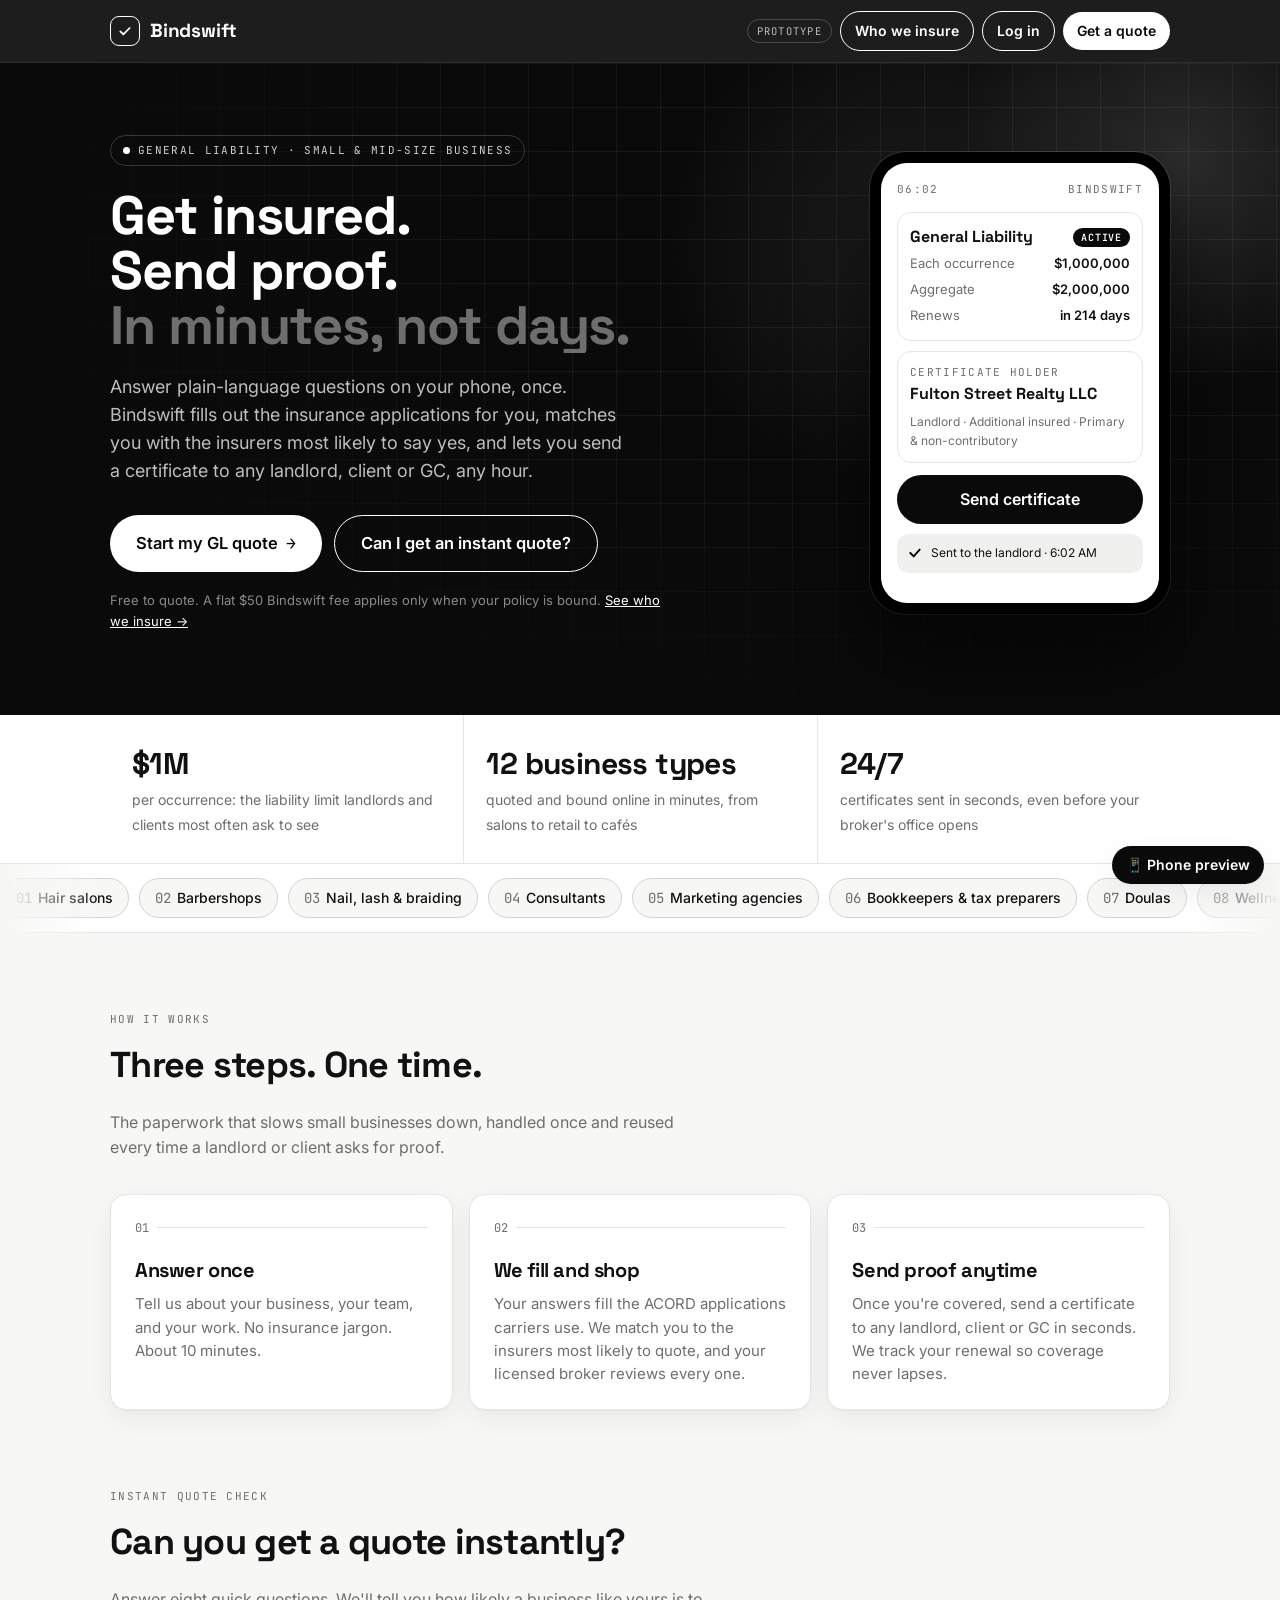
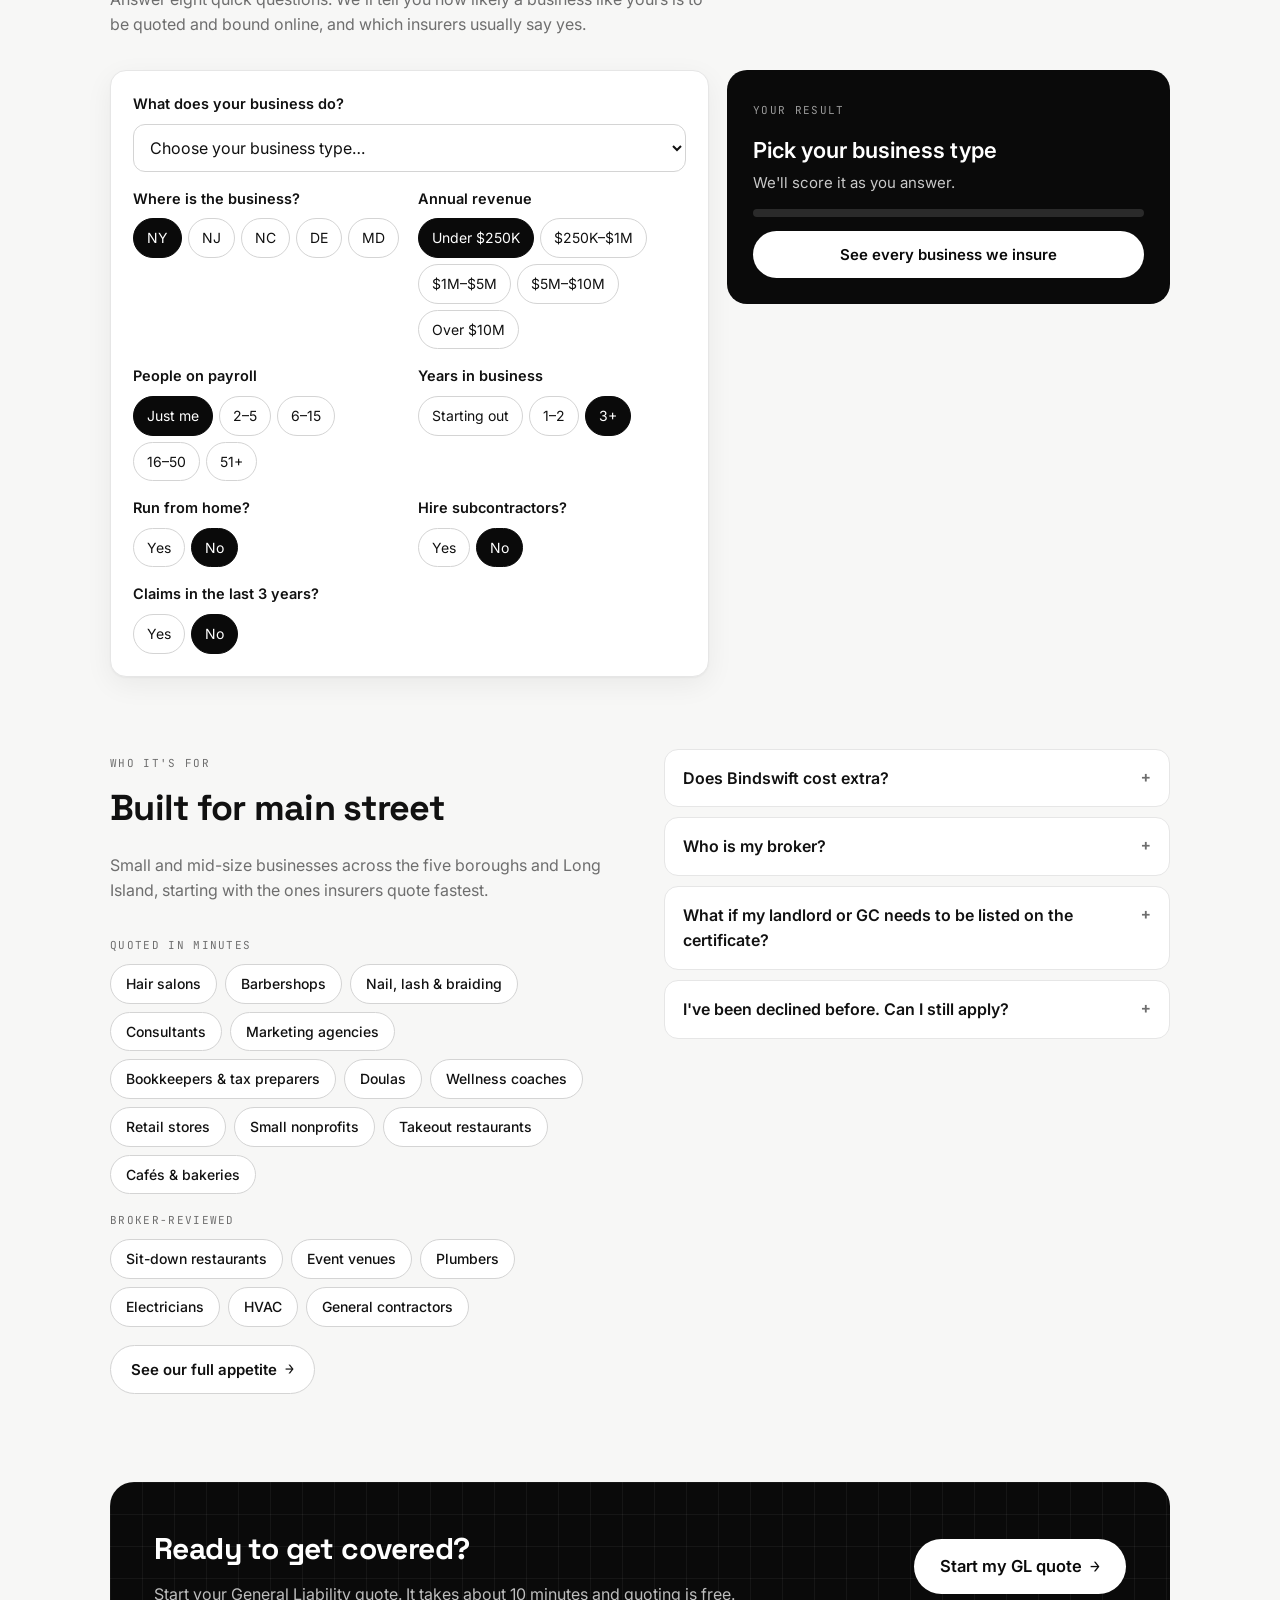
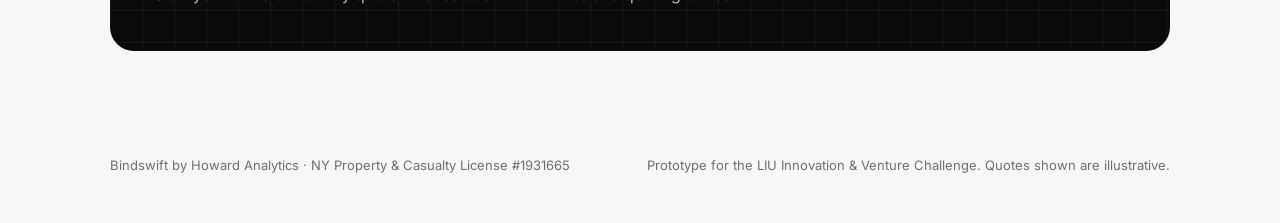
==== index.html @ 5176fed8 "Bindswift: initial import Co-Authored-By: Claude Opus 5.5 <noreply@anthropic.com> Claude-Session: ht" ====
<!DOCTYPE html>
<html lang="en">
<head>
<meta charset="utf-8">
<meta name="color-scheme" content="light">
<meta name="viewport" content="width=device-width, initial-scale=1">
<meta name="theme-color" content="#0A0A0A">
<title>Bindswift — Fast General Liability quotes for NYC businesses</title>
<link rel="preconnect" href="https://fonts.googleapis.com">
<link rel="preconnect" href="https://fonts.gstatic.com" crossorigin>
<link href="https://fonts.googleapis.com/css2?family=Space+Grotesk:wght@500;600;700&family=Inter:wght@400;500;600&family=JetBrains+Mono:wght@400;600&family=Great+Vibes&display=swap" rel="stylesheet">
<script src="vendor/pdf.min.js" defer></script>
<script src="vendor/pdf.worker.min.js" defer></script>
<style>
:root{
  --black:#0A0A0A; --ink:#111111; --ink-2:#2A2A2A; --muted:#6E6E6E; --line:#E6E6E6; --line-2:#D4D4D4;
  --bg:#F7F7F6; --card:#FFFFFF; --soft:#F0F0EF; --white:#FFFFFF;
  --ok:#0F7B4B; --ok-soft:#E8F5EE; --bad:#B42318; --bad-soft:#FDECEA;
  --r:16px; --shadow:0 1px 2px rgba(0,0,0,.04),0 8px 28px rgba(0,0,0,.06);
  --mono:'JetBrains Mono',ui-monospace,Menlo,monospace; --display:'Space Grotesk',Inter,sans-serif;
}
*{box-sizing:border-box}
html,body{margin:0}
body{font-family:Inter,system-ui,sans-serif;color:var(--ink);background:var(--bg);font-size:16px;line-height:1.55;-webkit-font-smoothing:antialiased;caret-color:transparent}
input,textarea,select,[contenteditable]{caret-color:auto}
button,.btn,.opt,.chip,.tabs,.pv-tabs,.doc,.tag,.stat b,.brand,summary,label{-webkit-user-select:none;user-select:none}
.phone,.marquee{-webkit-user-select:none;user-select:none;pointer-events:none;cursor:default}
h1,h2,h3,h4{font-family:var(--display);margin:0;letter-spacing:-.02em;font-weight:700}
a{color:inherit}
button{font:inherit;cursor:pointer}
:root{color-scheme:light}
button,input,select,textarea{color:var(--ink)}
select option{color:var(--ink);background:#fff}
.wrap{max-width:1100px;margin:0 auto;padding:0 20px}
.view{display:none}.view.on{display:block}
.mono{font-family:var(--mono)}
.tag{font-family:var(--mono);font-size:11px;letter-spacing:.12em;text-transform:uppercase}

/* top bar */
.top{position:sticky;top:0;z-index:20;background:rgba(10,10,10,.92);backdrop-filter:blur(10px);color:#fff;border-bottom:1px solid rgba(255,255,255,.08)}
.top .wrap{display:flex;align-items:center;justify-content:space-between;height:62px}
.brand{display:flex;align-items:center;gap:10px;text-decoration:none;font-family:var(--display);font-weight:700;font-size:19px;letter-spacing:-.01em}
.brand .mk{width:30px;height:30px;border-radius:9px;border:1.5px solid #fff;display:grid;place-items:center}
.top nav{display:flex;gap:8px;align-items:center}
.pill-proto{font-family:var(--mono);font-size:10.5px;letter-spacing:.12em;text-transform:uppercase;color:#BDBDBD;border:1px solid rgba(255,255,255,.2);padding:3px 9px;border-radius:99px}
.btn{white-space:nowrap;display:inline-flex;align-items:center;justify-content:center;gap:8px;border:0;border-radius:999px;padding:12px 20px;font-weight:600;font-size:15px;text-decoration:none;transition:transform .06s,background .15s,box-shadow .15s,border-color .15s}
.btn:active{transform:translateY(1px)}
.btn-white{background:#fff;color:var(--black)}
.btn-white:hover{box-shadow:0 0 0 4px rgba(255,255,255,.18)}
.btn-ghost{background:transparent;color:inherit;border:1px solid currentColor}
.btn-ghost:hover{background:rgba(255,255,255,.08)}
.btn-black{background:var(--black);color:#fff}
.btn-black:hover{background:#262626}
.btn-line{background:#fff;color:var(--ink);border:1px solid var(--line-2)}
.btn-line:hover{border-color:var(--ink)}
.btn-sm{padding:8px 14px;font-size:14px}
.btn-lg{padding:15px 26px;font-size:16.5px}
.btn-block{width:100%}
.btn[disabled]{opacity:.45;cursor:not-allowed}
.arrow{font-family:var(--mono)}

/* home */
.hero{background:var(--black);color:#fff;padding:72px 0 84px;position:relative;overflow:hidden}
.hero:before{content:"";position:absolute;inset:0;background-image:linear-gradient(rgba(255,255,255,.055) 1px,transparent 1px),linear-gradient(90deg,rgba(255,255,255,.055) 1px,transparent 1px);background-size:44px 44px;mask-image:radial-gradient(ellipse at 70% 30%,#000 30%,transparent 75%)}
.hero:after{content:"";position:absolute;right:-160px;top:-160px;width:520px;height:520px;border-radius:50%;background:radial-gradient(circle,rgba(255,255,255,.14),transparent 62%)}
.hero-grid{display:grid;grid-template-columns:1.12fr .88fr;gap:48px;align-items:center;position:relative;z-index:1}
.status{display:inline-flex;align-items:center;gap:8px;color:#CFCFCF;border:1px solid rgba(255,255,255,.18);border-radius:99px;padding:6px 12px;margin-bottom:22px}
.status i{width:7px;height:7px;border-radius:50%;background:#fff;box-shadow:0 0 0 0 rgba(255,255,255,.7)}
@keyframes pulse{70%{box-shadow:0 0 0 8px rgba(255,255,255,0)}100%{box-shadow:0 0 0 0 rgba(255,255,255,0)}}
.hero h1{font-size:54px;line-height:1.02;font-weight:700}
.hero h1 .dim{color:#8A8A8A}
.hero p.lead{font-size:18px;color:#BDBDBD;margin:20px 0 30px;max-width:520px}
.hero-cta{display:flex;gap:12px;flex-wrap:wrap}
.hero-note{margin-top:18px;font-size:13px;color:#8A8A8A}
.phone{background:#000;border-radius:36px;padding:11px;box-shadow:0 40px 80px rgba(0,0,0,.6),0 0 0 1px rgba(255,255,255,.12);max-width:300px;margin-left:auto}
.phone-in{background:#fff;color:var(--ink);border-radius:26px;padding:18px 16px;min-height:440px}
.ph-h{display:flex;justify-content:space-between;margin-bottom:14px;color:var(--muted)}
.ph-card{border:1px solid var(--line);border-radius:14px;padding:12px;margin-bottom:10px}
.ph-card b{font-family:var(--display)}
.ph-tag{font-family:var(--mono);font-size:10px;font-weight:600;color:#fff;background:var(--black);padding:2px 8px;border-radius:99px;letter-spacing:.08em}
.ph-row{display:flex;justify-content:space-between;font-size:13px;padding:3px 0;color:var(--muted)}
.ph-row span:last-child{color:var(--ink);font-weight:600}
.ph-send{background:var(--black);color:#fff;border-radius:999px;padding:12px;text-align:center;font-weight:600;margin-top:12px}
.ph-toast{margin-top:10px;font-size:12px;background:var(--soft);border-radius:12px;padding:10px;display:flex;gap:8px;align-items:center}
.strip{background:#fff;border-bottom:1px solid var(--line)}
.strip .wrap{display:grid;grid-template-columns:repeat(3,1fr);gap:0}
.stat{padding:26px 22px;border-left:1px solid var(--line)}
.stat:first-child{border-left:0}
.stat b{display:block;font-family:var(--display);font-size:30px;letter-spacing:-.02em}
.stat>span{font-size:14px;color:var(--muted)}
.sec{padding:72px 0}
.sec h2{font-size:36px;margin-bottom:10px}
.sec .sub{color:var(--muted);max-width:600px;margin-bottom:34px}
.steps3{display:grid;grid-template-columns:repeat(3,1fr);gap:16px}
.card{background:var(--card);border:1px solid var(--line);border-radius:var(--r);padding:24px;box-shadow:var(--shadow)}
.num{font-family:var(--mono);font-size:12px;color:var(--muted);margin-bottom:18px;display:flex;align-items:center;gap:8px}
.num:after{content:"";flex:1;height:1px;background:var(--line)}
.card h3{font-size:20px;margin-bottom:6px}
.card p{color:var(--muted);margin:0;font-size:15px}
.trades{display:flex;flex-wrap:wrap;gap:8px}
.chip{background:#fff;border:1px solid var(--line-2);border-radius:99px;padding:8px 15px;font-size:14px;font-weight:500}
.split{display:grid;grid-template-columns:1fr 1fr;gap:48px;align-items:start}
.faq details{background:#fff;border:1px solid var(--line);border-radius:14px;padding:16px 18px;margin-bottom:10px}
.faq summary{font-weight:600;cursor:pointer;list-style:none;display:flex;justify-content:space-between}
.faq summary:after{content:"+";font-family:var(--mono);color:var(--muted)}
.faq details[open] summary:after{content:"–"}
.faq p{color:var(--muted);margin:10px 0 0}
.cta-band{background:var(--black);color:#fff;border-radius:24px;padding:44px;display:flex;justify-content:space-between;align-items:center;gap:20px;flex-wrap:wrap;position:relative;overflow:hidden}
.cta-band:before{content:"";position:absolute;inset:0;background-image:linear-gradient(rgba(255,255,255,.05) 1px,transparent 1px),linear-gradient(90deg,rgba(255,255,255,.05) 1px,transparent 1px);background-size:32px 32px}
.cta-band>*{position:relative}
.cta-band h2{font-size:30px}
.cta-band p{color:#BDBDBD;margin:6px 0 0}
footer{padding:32px 0 48px;color:var(--muted);font-size:13px}
footer .wrap{display:flex;justify-content:space-between;gap:16px;flex-wrap:wrap}

/* login */
.auth{min-height:calc(100vh - 62px);display:grid;place-items:center;padding:32px 20px;background:radial-gradient(circle at 50% 0,#fff 0,var(--bg) 60%)}
.auth-card{width:100%;max-width:420px}
.auth-card h1{font-size:28px;margin-bottom:4px}
.tabs{display:flex;background:var(--soft);border-radius:999px;padding:4px;margin:20px 0}
.tabs button{flex:1;border:0;background:transparent;padding:9px;border-radius:999px;font-weight:600;color:var(--muted)}
.tabs button.on{background:#fff;color:var(--ink);box-shadow:0 1px 3px rgba(0,0,0,.1)}
.or{display:flex;align-items:center;gap:10px;color:var(--muted);font-size:13px;margin:16px 0}
.or:before,.or:after{content:"";flex:1;height:1px;background:var(--line)}

/* forms */
.f{margin-bottom:20px}
.f label.l{display:block;font-weight:600;font-size:15px;margin-bottom:7px}
.f .opt-tag{color:var(--muted);font-weight:400}
.f .help{font-size:13px;color:var(--muted);margin:-3px 0 9px}
.f input[type=text],.f input[type=email],.f input[type=tel],.f input[type=password],.f input[type=date],.f select,.f textarea{
  width:100%;border:1px solid var(--line-2);border-radius:12px;padding:13px 14px;font:inherit;background:#fff;color:var(--ink);outline:none;transition:border .15s,box-shadow .15s}
.f textarea{min-height:96px;resize:vertical}
.f input:focus,.f select:focus,.f textarea:focus{border-color:var(--ink);box-shadow:0 0 0 4px rgba(0,0,0,.06)}
.f.err input,.f.err select,.f.err textarea{border-color:var(--bad)}
.f .emsg{display:none;color:var(--bad);font-size:13px;margin-top:6px}
.f.err .emsg{display:block}
.f.err .opts{outline:1px solid var(--bad);outline-offset:4px;border-radius:14px}
.row2{display:grid;grid-template-columns:1fr 1fr;gap:12px}
.opts{display:grid;gap:8px}
.opts.cols2{grid-template-columns:1fr 1fr}
.opt{display:flex;align-items:center;gap:11px;border:1px solid var(--line-2);border-radius:12px;padding:12px 14px;background:#fff;text-align:left;font-weight:500;color:var(--ink);width:100%;transition:border-color .12s,background .12s}
.opt:hover{border-color:#9A9A9A}
.opt.on{border-color:var(--black);background:var(--black);color:#fff}
.opt .dot{width:18px;height:18px;border-radius:50%;border:1.5px solid #A3A3A3;flex:none;display:grid;place-items:center}
.opt.on .dot{border-color:#fff}
.opt.on .dot:after{content:"";width:8px;height:8px;border-radius:50%;background:#fff}
.opt .box{width:18px;height:18px;border-radius:5px;border:1.5px solid #A3A3A3;flex:none;display:grid;place-items:center}
.opt.on .box{background:#fff;border-color:#fff}
.opt.on .box:after{content:"";width:5px;height:9px;border:solid var(--black);border-width:0 2px 2px 0;transform:rotate(45deg) translate(-1px,-1px)}
.opt small{display:block;color:var(--muted);font-weight:400;font-size:13px}
.opt.on small{color:#BDBDBD}
.yn{display:flex;gap:8px}
.yn .opt{justify-content:center;width:auto;flex:1}
.money{position:relative}
.money:before{content:"$";position:absolute;left:14px;top:50%;transform:translateY(-50%);color:var(--muted)}
.money input{padding-left:28px!important}
.check-line{display:flex;gap:10px;align-items:flex-start;font-size:14px;color:var(--ink-2)}
.check-line input{margin-top:3px;width:18px;height:18px;accent-color:var(--black)}

/* signature */
.sigpad{position:relative;border:1px solid var(--line-2);border-radius:14px;background:#fff;height:120px;margin-top:10px;overflow:hidden;background-image:linear-gradient(rgba(0,0,0,.035) 1px,transparent 1px),linear-gradient(90deg,rgba(0,0,0,.035) 1px,transparent 1px);background-size:20px 20px}
.sigpad .ln{position:absolute;left:22px;right:22px;bottom:30px;border-bottom:1px solid #9A9A9A}
.sigpad .x{position:absolute;left:22px;bottom:34px;font-family:var(--mono);color:var(--muted);font-size:14px}
.sigpad .sig{position:absolute;left:44px;right:20px;bottom:24px;font-family:'Great Vibes',cursive;font-size:44px;line-height:1;color:#0D1430;white-space:nowrap;overflow:hidden;text-overflow:clip}
.sigpad .ph{color:#C4C4C4}
.sigpad .cap{position:absolute;right:14px;bottom:8px;font-family:var(--mono);font-size:10px;color:var(--muted);letter-spacing:.08em}

/* quote flow */
.flow{max-width:660px;margin:0 auto;padding:28px 20px 130px}
.flow-head{display:flex;justify-content:space-between;align-items:center;margin-bottom:12px;color:var(--muted)}
.bar{height:4px;background:var(--line);border-radius:99px;overflow:hidden;margin-bottom:32px}
.bar i{display:block;height:100%;background:var(--black);border-radius:99px;transition:width .3s}
.flow h2{font-size:30px;margin-bottom:6px}
.flow .sub{color:var(--muted);margin:0 0 26px}
.flow-nav{position:fixed;left:0;right:0;bottom:0;background:rgba(255,255,255,.94);backdrop-filter:blur(8px);border-top:1px solid var(--line);padding:12px 20px calc(12px + env(safe-area-inset-bottom));z-index:15}
.flow-nav .in{max-width:620px;margin:0 auto;display:flex;gap:10px}
.flow-nav .btn-black{flex:1}
.sample{font-family:var(--mono);font-size:12px;color:var(--ink);background:#fff;border:1px dashed var(--ink);border-radius:99px;padding:6px 12px}
.rev{background:#fff;border:1px solid var(--line);border-radius:14px;padding:14px 16px;margin-bottom:10px}
.rev-h{display:flex;justify-content:space-between;align-items:center;margin-bottom:6px}
.rev-h b{font-family:var(--display)}
.rev-h button{border:0;background:none;color:var(--ink);font-weight:600;font-size:14px;text-decoration:underline}
.rev dl{margin:0;display:grid;grid-template-columns:minmax(0,1fr) minmax(0,1.2fr);gap:4px 14px;font-size:14px}
.rev dt{color:var(--muted)}
.rev dd{margin:0;text-align:right;font-weight:500;word-break:break-word}
.notice{background:#fff;border:1px solid var(--line);border-left:3px solid var(--black);border-radius:12px;padding:12px 14px;font-size:14px;margin-bottom:18px}
.preview-cta{display:flex;align-items:center;justify-content:space-between;gap:12px;background:var(--black);color:#fff;border-radius:16px;padding:16px 18px;margin:6px 0 22px}
.preview-cta small{display:block;color:#BDBDBD}

/* loading */
.loading{max-width:460px;margin:0 auto;padding:80px 20px;text-align:center}
.spin{width:46px;height:46px;border-radius:50%;border:3px solid var(--line);border-top-color:var(--black);animation:sp .9s linear infinite;margin:0 auto 24px}
@keyframes sp{to{transform:rotate(360deg)}}
.load-steps{text-align:left;margin:24px auto 0;max-width:330px;font-family:var(--mono);font-size:13.5px}
.load-steps div{display:flex;gap:10px;align-items:center;padding:7px 0;color:#A3A3A3}
.load-steps div.done{color:var(--ink)}
.load-steps div i{width:18px;height:18px;border-radius:50%;border:1.5px solid var(--line-2);flex:none;position:relative}
.load-steps div.done i{background:var(--black);border-color:var(--black)}
.load-steps div.done i:after{content:"";position:absolute;left:5px;top:2px;width:4px;height:8px;border:solid #fff;border-width:0 2px 2px 0;transform:rotate(45deg)}

/* results */
.res{padding-top:32px;padding-bottom:70px}
.dash{padding-top:32px;padding-bottom:80px}
.checker{display:grid;grid-template-columns:1.15fr .85fr;gap:18px;align-items:start}
.ck-form{padding:22px}
.ck-q{margin-bottom:16px}.ck-q:last-child{margin-bottom:0}
.ck-q .l{display:block;font-weight:600;font-size:14.5px;margin-bottom:8px}
.ck-q select{width:100%;border:1px solid var(--line-2);border-radius:12px;padding:12px;font:inherit;font-size:16px;background:#fff;color:var(--ink)}
.seg{display:flex;flex-wrap:wrap;gap:6px}
.seg button{border:1px solid var(--line-2);background:#fff;color:var(--ink);border-radius:99px;padding:8px 13px;font:inherit;font-size:14px;cursor:pointer}
.seg button.on{background:var(--black);color:#fff;border-color:var(--black)}
.ck-two{display:grid;grid-template-columns:1fr 1fr;gap:0 16px}
.ck-out{background:var(--black);color:#fff;border-radius:20px;padding:26px;position:sticky;top:80px}
.ck-out .tag{color:#9A9A9A}
.ck-score{font-family:var(--display);font-size:64px;line-height:1;margin:10px 0 2px;font-weight:600}
.ck-score small{font-size:20px;color:#9A9A9A}
.ck-verdict{font-size:22px;font-weight:600;margin:6px 0 4px}
.ck-out p{color:#C9C9C9;margin:0 0 12px;font-size:15px}
.ck-meter{height:8px;background:#2A2A2A;border-radius:99px;overflow:hidden;margin:14px 0}
.ck-meter i{display:block;height:100%;background:#fff;border-radius:99px;transition:width .5s cubic-bezier(.2,.8,.2,1)}
.ck-out ul{margin:0 0 16px;padding-left:18px;color:#C9C9C9;font-size:14px}
.ck-out .fine{color:#8A8A8A;font-size:12px;margin:12px 0 0}
@media (max-width:820px){.checker{grid-template-columns:1fr}.ck-out{position:static}}
.dash h1{font-size:34px}
.dash-grid{display:grid;grid-template-columns:1fr 1fr;gap:18px;margin-top:18px}
.dash .card{padding:20px}
.dash .card h3{font-size:18px;display:flex;justify-content:space-between;align-items:center;gap:8px}
.dash .count{font-family:var(--mono);font-size:12px;color:var(--muted);font-weight:400}
.start{background:var(--black);color:#fff;border-radius:20px;padding:26px;display:flex;justify-content:space-between;align-items:center;gap:16px;flex-wrap:wrap;margin-top:18px}
.start h2{font-size:24px;color:#fff;margin:0}.start p{color:#BDBDBD;margin:4px 0 0}
.item{border-top:1px solid var(--line);padding:14px 0;display:flex;justify-content:space-between;gap:12px;align-items:flex-start}
.item:first-of-type{border-top:0}
.item .t{font-weight:600}.item .s{color:var(--muted);font-size:13.5px;margin-top:2px}
.item .acts{display:flex;gap:6px;flex-wrap:wrap;justify-content:flex-end}
.pill{display:inline-block;font-family:var(--mono);font-size:10.5px;letter-spacing:.06em;text-transform:uppercase;border:1px solid var(--line-2);border-radius:99px;padding:3px 9px;white-space:nowrap}
.pill.ok{background:var(--ok-soft);border-color:transparent;color:var(--ok)}
.pill.dark{background:var(--black);color:#fff;border-color:var(--black)}
.empty{color:var(--muted);font-size:14.5px;padding:6px 0}
.doc{display:flex;justify-content:space-between;align-items:center;gap:10px;padding:10px 0;border-top:1px solid var(--line);font-size:14.5px}
.doc:first-of-type{border-top:0}
.doc a,.doc button{white-space:nowrap}
.reg{margin-top:10px;border:1px solid var(--line);border-radius:14px;background:var(--bg);padding:14px 16px}
.reg dl{display:grid;grid-template-columns:auto 1fr;gap:4px 14px;margin:8px 0 0;font-size:14px}
.reg dt{color:var(--muted)}.reg dd{margin:0;font-weight:500}
.states{display:flex;gap:6px;flex-wrap:wrap;margin-bottom:10px}
.states button{border:1px solid var(--line-2);background:#fff;color:var(--ink);border-radius:99px;padding:7px 14px;font-weight:600;font:inherit;font-size:14px;cursor:pointer}
.states button.on{background:var(--black);color:#fff;border-color:var(--black)}
.tier{margin-top:26px}
.tier-h{display:flex;justify-content:space-between;align-items:baseline;gap:10px;flex-wrap:wrap;border-bottom:1px solid var(--line-2);padding-bottom:8px;margin-bottom:12px}
.tier-h h2{font-size:22px;margin:0}
.ap-grid{display:grid;grid-template-columns:repeat(3,1fr);gap:12px}
.ap{background:#fff;border:1px solid var(--line);border-radius:14px;padding:16px}
.ap b{display:block;font-size:16px}
.ap .bar{height:6px;border-radius:99px;background:var(--soft);margin:10px 0 6px;overflow:hidden}
.ap .bar i{display:block;height:100%;background:var(--black);border-radius:99px}
.ap small{color:var(--muted);font-size:13px;display:block}
@media (max-width:820px){.dash-grid{grid-template-columns:1fr}.ap-grid{grid-template-columns:1fr 1fr}}
@media (max-width:520px){body.authed #navQuote,body.authed #navLogout{display:none}
  .top nav{gap:6px}.dash{padding-top:20px}.dash h1{font-size:26px}
  .start{padding:18px;border-radius:16px;margin-top:14px}.start h2{font-size:20px}.start p{font-size:14px}.start .btn{width:100%;justify-content:center;padding:12px 16px;font-size:15px}
  .dash-grid{gap:12px;margin-top:12px}.dash .card{padding:16px;border-radius:14px}.dash .card h3{font-size:16.5px}
  .item{padding:12px 0;gap:8px}.item .t{font-size:15px}.item .s{font-size:13px}.item .acts .btn{width:100%;justify-content:center}
  .doc{padding:9px 0;font-size:14px}.doc .btn{padding:6px 12px;font-size:13px}
  .biz-line{font-size:14px}.ck-form{padding:16px}.ck-out{padding:20px}.ck-score{font-size:52px}.ck-two{grid-template-columns:1fr}
  .ap-grid{grid-template-columns:1fr}.dash h1{font-size:28px}.item{flex-direction:column}.item .acts{justify-content:flex-start}}
.res-head{display:flex;justify-content:space-between;align-items:flex-end;gap:16px;flex-wrap:wrap;margin-bottom:24px}
.res-head h1{font-size:34px}
.res-head p{color:var(--muted);margin:4px 0 0}
.docs{display:grid;grid-template-columns:1fr 1fr;gap:12px;margin-bottom:30px}
.doc{display:flex;gap:14px;align-items:center;cursor:pointer;transition:border-color .15s}
.doc:hover{border-color:var(--ink)}
.doc-ic{width:44px;height:54px;border-radius:6px;background:var(--black);color:#fff;display:grid;place-items:center;font-size:11px;font-family:var(--mono);flex:none}
.doc b{font-family:var(--display)}
.doc span{display:block;font-size:13px;color:var(--muted)}
.doc .go{margin-left:auto;font-family:var(--mono);font-size:13px;white-space:nowrap}
.quotes{display:grid;grid-template-columns:repeat(3,1fr);gap:14px;align-items:stretch}
.q{display:flex;flex-direction:column;position:relative}
.q.best{background:var(--black);color:#fff;border-color:var(--black)}
.q.best li span:first-child,.q.best .q-mo,.q.best .q-note{color:#A3A3A3}
.q.best li{border-color:#2A2A2A}
.q .badge-best{position:absolute;top:-11px;left:18px;background:#fff;color:var(--black);border:1px solid var(--black);font-family:var(--mono);font-size:10.5px;font-weight:600;padding:3px 9px;border-radius:99px;letter-spacing:.08em}
.q-name{font-family:var(--display);font-weight:700;font-size:18px}
.q-type{font-family:var(--mono);font-size:11px;padding:2px 8px;border-radius:99px;display:inline-block;margin-top:6px;border:1px solid currentColor;align-self:flex-start;opacity:.8}
.q-price{font-family:var(--display);font-size:38px;font-weight:700;margin:16px 0 0;letter-spacing:-.03em}
.q-price small{font-size:14px;opacity:.6;font-weight:500}
.q-mo{font-size:13px;color:var(--muted);margin-bottom:12px}
.q ul{list-style:none;padding:0;margin:0 0 16px;font-size:14px;flex:1}
.q li{display:flex;justify-content:space-between;padding:7px 0;border-bottom:1px dashed var(--line);gap:8px}
.q li span:first-child{color:var(--muted)}
.q li span:last-child{font-weight:600;text-align:right}
.q-note{font-size:12px;color:var(--muted);margin:-6px 0 14px}
.q.declined{opacity:.7;box-shadow:none}
.q.declined .q-why{background:var(--soft);border-radius:10px;padding:10px 12px;font-size:14px;margin-top:14px}
.fine{font-size:12px;color:var(--muted);margin-top:16px}
.broker{margin-top:36px}
.broker summary{cursor:pointer;font-family:var(--display);font-weight:700;font-size:19px;list-style:none;display:flex;justify-content:space-between;align-items:center}
.broker summary::-webkit-details-marker{display:none}
.broker .tbl-wrap{max-height:420px;overflow:auto;border:1px solid var(--line);border-radius:12px;margin-top:14px}
.broker table{width:100%;border-collapse:collapse;font-size:13px}
.broker th,.broker td{text-align:left;padding:7px 10px;border-bottom:1px solid var(--line);vertical-align:top}
.broker th{position:sticky;top:0;background:var(--soft);font-weight:600}
.broker td code{font-family:var(--mono);font-size:11.5px;word-break:break-all}
.broker-tools{display:flex;gap:8px;flex-wrap:wrap;margin-top:12px;align-items:center}
.flag{background:var(--soft);border-radius:12px;padding:10px 12px;font-size:14px;margin-top:12px}

/* modal + preview */
.modal{position:fixed;inset:0;background:rgba(10,10,10,.6);backdrop-filter:blur(3px);display:none;align-items:center;justify-content:center;padding:20px;z-index:50}
.modal.on{display:flex}
.modal .card{max-width:440px;width:100%}
.modal .card.doccard{max-width:720px;max-height:88vh;overflow:auto;padding:0}
.doc-top{position:sticky;top:0;background:#fff;border-bottom:1px solid var(--line);padding:14px 20px;display:flex;justify-content:space-between;align-items:center;gap:10px;z-index:1}
.paper{padding:28px 32px 34px;font-size:14.5px;color:var(--ink)}
.paper h2{font-size:22px;margin:4px 0 2px}.paper .meta{color:var(--muted);font-size:12.5px;font-family:var(--mono)}
.paper p{margin:10px 0;color:var(--ink)}
.paper table{width:100%;border-collapse:collapse;margin:10px 0;font-size:14px}
.paper td{border-bottom:1px solid var(--line);padding:7px 4px;vertical-align:top}.paper td:first-child{color:var(--muted);width:44%}
.paper .sec-h{font-family:var(--mono);font-size:11px;letter-spacing:.12em;text-transform:uppercase;color:var(--muted);margin:18px 0 4px}
.paper .signed{display:flex;gap:28px;flex-wrap:wrap;margin-top:18px;align-items:flex-end}
.paper .signed .sg{font-family:'Great Vibes',cursive;font-size:38px;color:#0D1430;border-bottom:1px solid var(--ink);min-width:220px;line-height:1.2}
.paper .coi{border:1.5px solid var(--ink);border-radius:4px}
.paper .coi>div{border-bottom:1px solid var(--ink);padding:8px 10px}.paper .coi>div:last-child{border-bottom:0}
.paper .coi b{font-size:10px;letter-spacing:.08em;text-transform:uppercase;display:block;color:var(--muted)}
@media (max-width:520px){.paper{padding:20px 18px 26px}.modal{padding:10px}}
.phone-btn{position:fixed;right:16px;bottom:16px;z-index:40;box-shadow:var(--shadow)}
.pv-phone{position:fixed;inset:0;background:rgba(10,10,10,.72);backdrop-filter:blur(3px);display:none;align-items:center;justify-content:center;z-index:60;flex-direction:column;gap:12px;padding:12px}
.pv-phone.on{display:flex}
.pv-phone .frame{width:390px;height:min(844px,calc(100vh - 90px));border-radius:44px;border:12px solid #0A0A0A;background:#0A0A0A;box-shadow:0 30px 80px rgba(0,0,0,.5);overflow:hidden}
.pv-phone iframe{width:100%;height:100%;border:0;border-radius:32px;background:#fff}
@media (max-width:700px){.phone-btn{display:none}}
body.embed .phone-btn{display:none}
.ok-ic{width:56px;height:56px;border-radius:50%;background:var(--black);display:grid;place-items:center;margin-bottom:16px}
.pv{position:fixed;inset:0;background:#0A0A0A;z-index:60;display:none;flex-direction:column;color:#fff}
.pv.on{display:flex}
.pv-top{display:flex;align-items:center;justify-content:space-between;gap:12px;padding:12px 16px;border-bottom:1px solid #222}
.pv-tabs{display:flex;background:#1A1A1A;border-radius:999px;padding:4px}
.pv-tabs button{border:0;background:transparent;color:#A3A3A3;padding:7px 14px;border-radius:999px;font-family:var(--mono);font-size:13px}
.pv-tabs button.on{background:#fff;color:#000}
.pv-body{flex:1;overflow:auto;padding:20px 12px 60px;background-image:linear-gradient(rgba(255,255,255,.04) 1px,transparent 1px),linear-gradient(90deg,rgba(255,255,255,.04) 1px,transparent 1px);background-size:40px 40px}
.pv-page{max-width:860px;margin:0 auto 18px;background:#fff;box-shadow:0 20px 60px rgba(0,0,0,.6);border-radius:4px;overflow:hidden}
.pv-page canvas{display:block;width:100%;height:auto}
.pv-label{max-width:860px;margin:0 auto 8px;font-family:var(--mono);font-size:11px;color:#8A8A8A;letter-spacing:.08em}
.pv-msg{text-align:center;color:#A3A3A3;font-family:var(--mono);font-size:13px;padding:60px 0}
.toast{position:fixed;left:50%;bottom:92px;transform:translateX(-50%) translateY(20px);background:var(--black);color:#fff;padding:10px 16px;border-radius:999px;font-size:14px;opacity:0;transition:.25s;z-index:70;pointer-events:none}
.toast.on{opacity:1;transform:translateX(-50%) translateY(0)}

/* ---------- motion ---------- */
.progress{position:fixed;left:0;top:0;height:2px;width:100%;background:#fff;transform-origin:0 50%;transform:scaleX(0);z-index:30;mix-blend-mode:difference}
.hero .glow{position:absolute;inset:0;pointer-events:none;background:radial-gradient(420px circle at var(--mx,72%) var(--my,28%),rgba(255,255,255,.085),transparent 60%);z-index:0}
.marquee{overflow:hidden;border-bottom:1px solid var(--line);background:#fff;padding:14px 0;mask-image:linear-gradient(90deg,transparent,#000 8%,#000 92%,transparent)}
.marquee .track{display:flex;gap:10px;width:max-content}
.marquee .chip{background:var(--bg)}
.marquee .chip b{font-family:var(--mono);font-weight:400;color:var(--muted);margin-right:6px}
@media (prefers-reduced-motion:no-preference){
  .hero .anim{opacity:0;transform:translateY(22px);animation:rise .9s cubic-bezier(.2,.7,.2,1) forwards}
  .hero .d1{animation-delay:.05s}.hero .d2{animation-delay:.18s}.hero .d3{animation-delay:.31s}.hero .d4{animation-delay:.46s}.hero .d5{animation-delay:.6s}.hero .d6{animation-delay:.75s}
  @keyframes rise{to{opacity:1;transform:none}}
  .hero:before{animation:gridpan 24s linear infinite}
  @keyframes gridpan{to{background-position:44px 44px,44px 44px}}
  .hero h1 .dim{background:linear-gradient(90deg,#6E6E6E 0%,#6E6E6E 40%,#fff 50%,#6E6E6E 60%,#6E6E6E 100%);background-size:250% 100%;-webkit-background-clip:text;background-clip:text;color:transparent;animation:rise .9s cubic-bezier(.2,.7,.2,1) forwards,shine 5s 1.4s ease-in-out infinite}
  @keyframes shine{0%{background-position:100% 0}60%,100%{background-position:-50% 0}}
  .phone{animation:float 7s ease-in-out infinite}
  @keyframes float{50%{transform:translateY(-12px) rotate(-.6deg)}}
  .ph-send{animation:press 6s ease-in-out infinite}
  @keyframes press{0%,36%,46%,100%{transform:scale(1)}41%{transform:scale(.95);background:#333}}
  .ph-toast{animation:toast 6s ease-in-out infinite}
  @keyframes toast{0%,42%{opacity:0;transform:translateY(8px)}50%,90%{opacity:1;transform:none}100%{opacity:0}}
  .ph-tag{animation:blink 2.4s steps(1) infinite}
  @keyframes blink{50%{opacity:.55}}
  [data-reveal]{opacity:0;transform:translateY(26px);transition:opacity .8s cubic-bezier(.2,.7,.2,1),transform .8s cubic-bezier(.2,.7,.2,1);transition-delay:var(--d,0s)}
  [data-reveal].in{opacity:1;transform:none}
  .card{transition:transform .25s ease,box-shadow .25s ease,border-color .2s}
  a.card:hover,.steps3 .card:hover,.q:not(.declined):hover,.doc:hover{transform:translateY(-4px);box-shadow:0 2px 4px rgba(0,0,0,.04),0 18px 40px rgba(0,0,0,.1)}
  .btn .arrow{display:inline-block;transition:transform .2s}
  .btn:hover .arrow{transform:translateX(4px)}
  .num:after{transform-origin:0 50%;transform:scaleX(0);transition:transform 1s .3s cubic-bezier(.2,.7,.2,1)}
  .in .num:after,.num.in:after{transform:scaleX(1)}
  .marquee .track{animation:marq 38s linear infinite}
  .marquee:hover .track{animation-play-state:paused}
  @keyframes marq{to{transform:translateX(-50%)}}
  .flow-anim{animation:stepin .5s cubic-bezier(.2,.7,.2,1) both}
  @keyframes stepin{from{opacity:0;transform:translateX(18px)}}
  .bar i{transition:width .6s cubic-bezier(.2,.7,.2,1)}
  .opt{transition:border-color .12s,background .18s,color .18s,transform .1s}
  .opt:active{transform:scale(.985)}
  .sigpad .sig.write{animation:write 1.1s cubic-bezier(.4,0,.2,1) both}
  @keyframes write{from{clip-path:inset(0 100% 0 0)}to{clip-path:inset(0 0 0 0)}}
  .pv-page{animation:rise .6s cubic-bezier(.2,.7,.2,1) both}
  .status i{animation:pulse 2s infinite}
}
@media (max-width:860px){
  .hero-grid,.split{grid-template-columns:1fr}
  .phone{margin:10px auto 0}
  .hero h1{font-size:40px}
  .steps3,.quotes{grid-template-columns:1fr}
  .quotes{gap:22px}
}
@media (max-width:560px){
  .strip .wrap{grid-template-columns:1fr}
  .stat{border-left:0;border-top:1px solid var(--line);padding:18px 0}
  .stat:first-child{border-top:0}
  .docs,.row2,.opts.cols2{grid-template-columns:1fr}
  .top nav .hide-sm{display:none}
  .hero{padding:48px 0 60px}
  .sec{padding:52px 0}
  .cta-band{padding:28px}
  .sigpad .sig{font-size:36px}
  .pv-top .hide-sm{display:none}
  .res-head h1{font-size:28px}
  .broker summary{font-size:17px;gap:10px}
}
@media (max-width:400px){
  .top .wrap{padding:0 14px}
  .brand{font-size:17px;gap:8px}
  .brand .mk{width:26px;height:26px}
  .top nav{gap:6px}
  .top .btn-sm{padding:7px 11px;font-size:13px}
  .doc .go{display:none}
}
</style>
</head>
<body>

<div class="progress" id="progress"></div>
<header class="top">
  <div class="wrap">
    <a class="brand" href="#home" aria-label="Bindswift home">
      <span class="mk"><svg width="16" height="16" viewBox="0 0 24 24" fill="none" aria-hidden="true"><path d="m5 12.5 4.5 4.5L19 7.5" stroke="#fff" stroke-width="2.6" stroke-linecap="round" stroke-linejoin="round"/></svg></span>
      Bindswift
    </a>
    <nav>
      <span class="pill-proto hide-sm">Prototype</span>
      <span id="navUser" class="hide-sm" style="font-size:14px;color:#BDBDBD;display:none"></span>
      <a class="btn btn-ghost btn-sm hide-sm" href="#appetite">Who we insure</a>
      <a class="btn btn-ghost btn-sm" id="navDash" href="#dashboard" style="display:none">Dashboard</a>
      <a class="btn btn-ghost btn-sm" id="navLogin" href="#login">Log in</a>
      <button class="btn btn-ghost btn-sm" id="navLogout" style="display:none">Log out</button>
      <a class="btn btn-white btn-sm" id="navQuote" href="#quote">Get a quote</a>
    </nav>
  </div>
</header>

<!-- ============ HOME ============ -->
<main id="v-home" class="view">
  <section class="hero" id="hero">
    <div class="glow"></div>
    <div class="wrap hero-grid">
      <div>
        <span class="status tag anim d1"><i></i> General liability · Small &amp; mid-size business</span>
        <h1><span class="anim d2" style="display:inline-block">Get insured.</span><br><span class="anim d3" style="display:inline-block">Send proof.</span><br><span class="dim anim d4" style="display:inline-block">In minutes, not days.</span></h1>
        <p class="lead anim d5">Answer plain-language questions on your phone, once. Bindswift fills out the insurance applications for you, matches you with the insurers most likely to say yes, and lets you send a certificate to any landlord, client or GC, any hour.</p>
        <div class="hero-cta anim d6">
          <a class="btn btn-white btn-lg" href="#quote">Start my GL quote <span class="arrow">→</span></a>
          <a class="btn btn-ghost btn-lg" href="#check">Can I get an instant quote?</a>
        </div>
        <div class="hero-note anim d6">Free to quote. A flat $50 Bindswift fee applies only when your policy is bound. <a href="#appetite" style="color:#fff">See who we insure →</a></div>
      </div>
      <div class="anim d4"><div class="phone" aria-hidden="true">
        <div class="phone-in">
          <div class="ph-h tag"><span>06:02</span><span>Bindswift</span></div>
          <div class="ph-card">
            <div style="display:flex;justify-content:space-between;align-items:center"><b>General Liability</b><span class="ph-tag">ACTIVE</span></div>
            <div class="ph-row"><span>Each occurrence</span><span>$1,000,000</span></div>
            <div class="ph-row"><span>Aggregate</span><span>$2,000,000</span></div>
            <div class="ph-row"><span>Renews</span><span>in 214 days</span></div>
          </div>
          <div class="ph-card">
            <div class="tag" style="color:var(--muted)">Certificate holder</div>
            <b>Fulton Street Realty LLC</b>
            <div style="font-size:12px;color:var(--muted);margin-top:6px">Landlord · Additional insured · Primary &amp; non-contributory</div>
          </div>
          <div class="ph-send">Send certificate</div>
          <div class="ph-toast"><svg width="16" height="16" viewBox="0 0 24 24" fill="none"><path d="m5 12 5 5 9-10" stroke="#0A0A0A" stroke-width="3" stroke-linecap="round" stroke-linejoin="round"/></svg>Sent to the landlord · 6:02 AM</div>
        </div>
      </div></div>
    </div>
  </section>

  <section class="strip">
    <div class="wrap">
      <div class="stat" data-reveal><b><span data-count="1" data-pre="$" data-suf="M">$1M</span></b><span>per occurrence: the liability limit landlords and clients most often ask to see</span></div>
      <div class="stat" data-reveal style="--d:.1s"><b><span data-count="12" data-suf=" business types">12 business types</span></b><span>quoted and bound online in minutes, from salons to retail to cafés</span></div>
      <div class="stat" data-reveal style="--d:.2s"><b>24/7</b><span>certificates sent in seconds, even before your broker's office opens</span></div>
    </div>
  </section>

  <div class="marquee" aria-hidden="true"><div class="track" id="marq"></div></div>

  <section class="sec" id="how">
    <div class="wrap">
      <span class="tag" style="color:var(--muted)" data-reveal>How it works</span>
      <h2 style="margin-top:8px;--d:.05s" data-reveal>Three steps. One time.</h2>
      <p class="sub" data-reveal>The paperwork that slows small businesses down, handled once and reused every time a landlord or client asks for proof.</p>
      <div class="steps3">
        <div class="card" data-reveal><div class="num">01</div><h3>Answer once</h3><p>Tell us about your business, your team, and your work. No insurance jargon. About 10 minutes.</p></div>
        <div class="card" data-reveal style="--d:.12s"><div class="num">02</div><h3>We fill and shop</h3><p>Your answers fill the ACORD applications carriers use. We match you to the insurers most likely to quote, and your licensed broker reviews every one.</p></div>
        <div class="card" data-reveal style="--d:.24s"><div class="num">03</div><h3>Send proof anytime</h3><p>Once you're covered, send a certificate to any landlord, client or GC in seconds. We track your renewal so coverage never lapses.</p></div>
      </div>
    </div>
  </section>

  <section class="sec" id="check" style="padding-top:0">
    <div class="wrap">
      <span class="tag" style="color:var(--muted)" data-reveal>Instant quote check</span>
      <h2 style="margin-top:8px" data-reveal>Can you get a quote instantly?</h2>
      <p class="sub" data-reveal>Answer eight quick questions. We'll tell you how likely a business like yours is to be quoted and bound online, and which insurers usually say yes.</p>
      <div class="checker" data-reveal>
        <div class="card ck-form" id="ckForm"></div>
        <div class="ck-out" id="ckOut" aria-live="polite"></div>
      </div>
    </div>
  </section>

  <section class="sec" style="padding-top:0">
    <div class="wrap split">
      <div data-reveal>
        <span class="tag" style="color:var(--muted)">Who it's for</span>
        <h2 style="margin-top:8px">Built for main street</h2>
        <p class="sub">Small and mid-size businesses across the five boroughs and Long Island, starting with the ones insurers quote fastest.</p>
        <div class="tag" style="color:var(--muted);margin-bottom:10px">Quoted in minutes</div>
        <div class="trades" id="homeFast"></div>
        <div class="tag" style="color:var(--muted);margin:18px 0 10px">Broker-reviewed</div>
        <div class="trades" id="homeReview"></div>
        <p style="margin-top:18px"><a class="btn btn-line" href="#appetite">See our full appetite <span class="arrow">→</span></a></p>
      </div>
      <div class="faq" data-reveal style="--d:.12s">
        <details><summary>Does Bindswift cost extra?</summary><p>Quoting is free. If you decide to buy, there's a flat <b>$50 Bindswift service fee</b>, charged right before your policy is bound. You'll see it on your quote and sign a short fee agreement first. If no policy is bound, you aren't charged. Bindswift also earns the standard commission insurers pay brokers.</p></details>
        <details><summary>Who is my broker?</summary><p>Bindswift is built by Howard Analytics, a licensed New York property &amp; casualty agency. A real broker reviews every application before it goes to a carrier.</p></details>
        <details><summary>What if my landlord or GC needs to be listed on the certificate?</summary><p>Tell us during the quote. We'll request additional insured status, plus primary &amp; non-contributory and waiver of subrogation when a contract requires them.</p></details>
        <details><summary>I've been declined before. Can I still apply?</summary><p>Yes. If standard carriers pass, your broker shops specialty (excess &amp; surplus) markets built for harder-to-place risks.</p></details>
      </div>
    </div>
  </section>

  <section class="sec" style="padding-top:0">
    <div class="wrap">
      <div class="cta-band" data-reveal>
        <div><h2>Ready to get covered?</h2><p>Start your General Liability quote. It takes about 10 minutes and quoting is free.</p></div>
        <a class="btn btn-white btn-lg" href="#quote">Start my GL quote <span class="arrow">→</span></a>
      </div>
    </div>
  </section>

  <footer>
    <div class="wrap">
      <span>Bindswift by Howard Analytics · NY Property &amp; Casualty License #1931665</span>
      <span>Prototype for the LIU Innovation &amp; Venture Challenge. Quotes shown are illustrative.</span>
    </div>
  </footer>
</main>

<!-- ============ LOGIN ============ -->
<main id="v-login" class="view">
  <div class="auth">
    <div class="card auth-card">
      <span class="tag" style="color:var(--muted)">Bindswift account</span>
      <h1 id="authTitle" style="margin-top:6px">Welcome back</h1>
      <div style="color:var(--muted)" id="authSub">Log in to see your quotes and send certificates.</div>
      <div class="tabs" role="tablist">
        <button class="on" data-mode="in" type="button">Log in</button>
        <button data-mode="up" type="button">Create account</button>
      </div>
      <form id="authForm" novalidate>
        <div class="f" id="f-auth-name" style="display:none">
          <label class="l" for="authName">Your name</label>
          <input type="text" id="authName" autocomplete="name" placeholder="John Doe">
          <div class="emsg">Enter your name.</div>
        </div>
        <div class="f" id="f-auth-email">
          <label class="l" for="authEmail">Email</label>
          <input type="email" id="authEmail" autocomplete="email" placeholder="you@yourbusiness.com">
          <div class="emsg">Enter a valid email address.</div>
        </div>
        <div id="authTs" style="margin-bottom:10px"></div>
        <div class="f" id="f-auth-code" style="display:none">
          <label class="l" for="authCode">6-digit code</label>
          <input type="text" id="authCode" inputmode="numeric" autocomplete="one-time-code" maxlength="6" placeholder="123456">
          <div class="emsg">Enter the 6-digit code from your email.</div>
          <div class="help" style="margin-top:8px"><a href="#" id="authChange">Use a different email</a> · <a href="#" id="authResend">Send a new code</a></div>
        </div>
        <div class="help" id="authErr" style="color:var(--bad);display:none"></div>
        <button class="btn btn-black btn-block btn-lg" type="submit" id="authSubmit">Log in</button>
      </form>
      <div class="or">or</div>
      <button class="btn btn-line btn-block" type="button" id="demoLogin">Continue with demo account</button>
      <p class="fine" style="text-align:center">No password to remember. We email you a one-time code each time you log in.</p>
    </div>
  </div>
</main>

<!-- ============ DASHBOARD ============ -->
<main id="v-dashboard" class="view">
  <div class="wrap dash" id="dash"></div>
</main>

<!-- ============ APPETITE ============ -->
<main id="v-appetite" class="view">
  <div class="wrap dash" id="appet"></div>
</main>

<!-- ============ QUOTE FLOW ============ -->
<main id="v-quote" class="view">
  <div class="flow" id="flow"></div>
  <div class="flow-nav" id="flowNav">
    <div class="in">
      <button class="btn btn-line" id="backBtn" type="button">Back</button>
      <button class="btn btn-black" id="nextBtn" type="button">Continue</button>
    </div>
  </div>
</main>

<!-- ============ RESULTS ============ -->
<main id="v-results" class="view">
  <div class="wrap res" id="results"></div>
</main>

<!-- ACORD preview -->
<div class="pv" id="pv" role="dialog" aria-modal="true" aria-label="ACORD preview">
  <div class="pv-top">
    <div class="pv-tabs"><button data-form="125" class="on" type="button">ACORD 125</button><button data-form="126" type="button">ACORD 126</button></div>
    <span class="tag hide-sm" style="color:#8A8A8A">Preview · filled from your answers</span>
    <button class="btn btn-white btn-sm" id="pvClose" type="button">Close</button>
  </div>
  <div class="pv-body" id="pvBody"></div>
</div>

<input id="hp" name="website_url" type="text" tabindex="-1" autocomplete="off" aria-hidden="true" style="position:absolute;left:-9999px;width:1px;height:1px;opacity:0">
<div class="modal" id="modal" role="dialog" aria-modal="true"><div class="card" id="modalBody"></div></div>
<div class="toast" id="toast"></div>
<button class="btn btn-black btn-sm phone-btn" type="button" id="phoneBtn">📱 Phone preview</button>
<div class="pv-phone" id="pvPhone" role="dialog" aria-modal="true" aria-label="Phone preview">
  <div class="frame"><iframe id="pvFrame" title="Bindswift on a phone"></iframe></div>
  <button class="btn btn-white btn-sm" type="button" id="pvPhoneClose">Close phone preview</button>
</div>

<script>
/* =====================================================================
   Bindswift prototype. Every price here is a DEMO value, not a filed rate.
   The ACORD mapping below mirrors backend/app/acord_map.py: keep them in sync.
   ===================================================================== */

/* Producer block printed on the ACORDs (from your sample submission) */
/* Producer block for the in-browser PREVIEW only: no personal details on the public page.
   The backend fills the real producer info (name, phone, email, NPN, signature) on the PDFs
   your broker actually submits, so the preview intentionally differs there. */
const PRODUCER = {agency:'Bindswift', address:'99 Wall Street\nNew York, NY 10005', name:'', phone:'', email:'', npn:''};

const TRADES = [
  {v:'handyman',  l:'Handyman services',          acord:'Handyman Services',      code:'91342', naics:'236118', rate:9.0},
  {v:'carpentry', l:'Carpentry',                  acord:'Carpentry',              code:'91342', naics:'238350', rate:9.4},
  {v:'paint_int', l:'Painting — interior',        acord:'Interior Painting',      code:'92478', naics:'238320', rate:6.9},
  {v:'paint_ext', l:'Painting — exterior',        acord:'Exterior Painting',      code:'92453', naics:'238320', rate:10.8},
  {v:'electrical',l:'Electrical',                 acord:'Electrical Contractor',  code:'92215', naics:'238210', rate:6.4},
  {v:'plumbing',  l:'Plumbing',                   acord:'Plumbing Contractor',    code:'98482', naics:'238220', rate:7.8},
  {v:'hvac',      l:'HVAC',                       acord:'HVAC Contractor',        code:'95647', naics:'238220', rate:6.6},
  {v:'masonry',   l:'Masonry',                    acord:'Masonry Contractor',     code:'97447', naics:'238140', rate:13.9},
  {v:'tile',      l:'Tile, stone & marble',       acord:'Tile, Stone & Marble',   code:'99746', naics:'238340', rate:6.8},
  {v:'drywall',   l:'Drywall',                    acord:'Drywall Contractor',     code:'92338', naics:'238310', rate:8.3},
  {v:'remodel',   l:'Residential remodeling (GC)',acord:'Residential Remodeling', code:'91583', naics:'236118', rate:11.5},
  {v:'roofing',   l:'Roofing',                    acord:'Roofing Contractor',     code:'98677', naics:'238160', rate:34.0}
];
const COUNTIES = [
  {v:'Kings',l:'Brooklyn (Kings)',nyc:1},{v:'Queens',l:'Queens',nyc:1},{v:'New York',l:'Manhattan (New York)',nyc:1},
  {v:'Bronx',l:'Bronx',nyc:1},{v:'Richmond',l:'Staten Island (Richmond)',nyc:1},
  {v:'Nassau',l:'Nassau',nyc:0},{v:'Suffolk',l:'Suffolk',nyc:0},{v:'Westchester',l:'Westchester',nyc:0},{v:'Other',l:'Other',nyc:0}
];
const BOROUGHS = ['Brooklyn','Queens','Manhattan','Bronx','Staten Island','Long Island','Westchester'];
const OPS_CHECKS = [
  {v:'design',l:'We draw plans, designs or specs for others'},
  {v:'blasting',l:'Blasting, or storing explosives'},
  {v:'excavation',l:'Excavation, tunneling, underground work or earth moving'},
  {v:'demolition',l:'Demolition'},
  {v:'structural',l:'Structural alterations (load-bearing walls, beams, foundations)'},
  {v:'hazmat',l:'Hazardous materials (asbestos, lead abatement, fuel tanks)'},
  {v:'flammables',l:'Flammables or chemicals beyond normal paint and solvents'},
  {v:'leaseequip',l:'We rent or lease our equipment to others'},
  {v:'leaseemp',l:'We lease workers to or from other companies'},
  {v:'jv',l:'Joint ventures with other contractors'},
  {v:'drones',l:'We own, operate or hire drones'},
  {v:'otherbiz',l:'The owner has other businesses we are not insuring here'},
  {v:'parent',l:'This business is owned by another company'},
  {v:'violations',l:'Open (uncorrected) fire or safety code violations'}
];
const LIMITS = [
  {v:'1/2', l:'$1M per occurrence / $2M aggregate', occ:1000000, agg:2000000, f:1.00, small:'Meets the NYC permit minimum'},
  {v:'2/4', l:'$2M per occurrence / $4M aggregate', occ:2000000, agg:4000000, f:1.42, small:'Some GCs and commercial jobs ask for this'}
];

const STEPS = [
 {id:'biz', title:'About your business', sub:'Use the name exactly as it appears on your business registration.', fields:[
   {id:'legalName', label:'Legal business name', type:'text', req:1, ph:'Doe Home Services Inc.', help:'Exactly as registered with New York State, including Inc., Corp. or LLC.'},
   {id:'dba', label:'DBA / trade name', type:'text', ph:'If you have one'},
   {id:'entity', label:'Business type', type:'radio', req:1, cols:2, opts:[
     {v:'LLC',l:'LLC'},{v:'Corporation',l:'Corporation'},{v:'SCorp',l:'S corporation'},{v:'Individual',l:'Sole proprietor'},{v:'Partnership',l:'Partnership'},{v:'JointVenture',l:'Joint venture'}]},
   {id:'bizCheck', label:'Find your state registration', type:'bizcheck', req:1, show:a=>a.entity&&!['Individual','JointVenture'].includes(a.entity)},
   {id:'members', label:'How many LLC members?', type:'int', ph:'1', show:a=>a.entity==='LLC'},
   {id:'fein', label:'FEIN (federal tax ID)', type:'text', ph:'12-3456789', help:'Optional for a quote. Your broker needs it before binding.', fmt:'fein'},
   {id:'started', label:'When did the business start?', type:'date', req:1}
 ]},
 {id:'contact', title:'How we reach you', sub:'We text you when your quote is ready and when a certificate is sent.', fields:[
   {id:'contactName', label:'Your name', type:'text', req:1, ph:'John Doe'},
   {id:'contactTitle', label:'Your role', type:'select', req:1, opts:[{v:'Owner',l:'Owner'},{v:'Partner',l:'Partner'},{v:'Office manager',l:'Office manager'},{v:'Other',l:'Other'}]},
   {id:'phone', label:'Mobile phone', type:'tel', req:1, ph:'(718) 555-0142', fmt:'phone'},
   {id:'email', label:'Email', type:'email', req:1, ph:'john.doe@example.com'},
   {id:'emailVerify', label:'Verify your email', type:'emailverify', req:1},
   {id:'website', label:'Website', type:'text', ph:'If you have one'}
 ]},
 {id:'addr', title:'Business address', sub:'Where the business is based. Job sites come later.', fields:[
   {id:'street', label:'Street address', type:'text', req:1, ph:'412 Atlantic Ave'},
   {id:'city', label:'City', type:'text', req:1, ph:'Brooklyn', half:1},
   {id:'zip', label:'ZIP', type:'text', req:1, ph:'11217', half:1, fmt:'zip'},
   {id:'county', label:'County / borough', type:'select', req:1, opts:COUNTIES},
   {id:'premises', label:'Your office or shop is…', type:'radio', req:1, opts:[
     {v:'Owner',l:'Owned by the business'},{v:'Tenant',l:'Rented'},{v:'Home',l:'Run from my home',small:'No separate office or shop'}]},
   {id:'cityLimits', label:'Is this address inside the limits of a city or incorporated village?', type:'radio', req:1, cols:2,
     help:'Your tax bill or village website will say. Many Long Island hamlets are outside village limits.',
     show:a=>a.county&&!county(a).nyc, opts:[{v:'Inside',l:'Inside'},{v:'Outside',l:'Outside'}]}
 ]},
 {id:'work', title:'Your work', sub:'This decides your classification, the biggest driver of your price.', fields:[
   {id:'trade', label:'Main trade', type:'select', req:1, opts:TRADES},
   {id:'opsDesc', label:'Describe the work you do', type:'textarea', req:1, ph:'Painting, renovating, flooring, electrical fixtures, light plumbing.', help:'A sentence or two, the way you would tell a customer.'},
   {id:'offsitePct', label:'How much of your work happens at customers\' properties?', type:'radio', req:1, cols:2, opts:[
     {v:'100',l:'All of it'},{v:'75',l:'Most of it'},{v:'50',l:'About half'},{v:'25',l:'A little'}]},
   {id:'height', label:'Tallest building you work on', type:'radio', req:1, cols:2, opts:[
     {v:'1-3',l:'1 to 3 stories'},{v:'4-6',l:'4 to 6 stories'},{v:'7+',l:'7 stories or more'},{v:'ext7',l:'Outside work above 3 stories'}]},
   {id:'areas', label:'Where do you work?', type:'checks', req:1, cols:2, opts:BOROUGHS.map(b=>({v:b,l:b}))}
 ]},
 {id:'crew', title:'Your team and revenue', sub:'Estimates for the next 12 months are fine.', fields:[
   {id:'ft', label:'Full-time employees', type:'int', req:1, ph:'1', half:1},
   {id:'pt', label:'Part-time employees', type:'int', req:1, ph:'0', half:1},
   {id:'revenue', label:'Annual revenue', type:'money', req:1, ph:'75,000'},
   {id:'payroll', label:'Annual payroll (not counting the owner)', type:'money', req:1, ph:'40,000'},
   {id:'subCost', label:'Paid to subcontractors per year', type:'money', req:1, ph:'0', help:'Enter 0 if your own team does all the work.'},
   {id:'subPct', label:'About what % of your work is subcontracted?', type:'int', ph:'10', show:a=>num(a.subCost)>0},
   {id:'subWork', label:'What kind of work do you sub out?', type:'text', ph:'Licensed electrical and plumbing', show:a=>num(a.subCost)>0},
   {id:'subsInsured', label:'Do all your subs give you a certificate with limits at least as high as yours?', type:'yesno', req:1, show:a=>num(a.subCost)>0}
 ]},
 {id:'cov', title:'Coverage you need', sub:'General Liability covers injuries or property damage you cause on a job.', fields:[
   {id:'effDate', label:'When should coverage start?', type:'date', req:1},
   {id:'limits', label:'Limits', type:'radio', req:1, opts:LIMITS},
   {id:'payPlan', label:'How would you like to pay?', type:'radio', req:1, cols:2, opts:[{v:'Monthly',l:'Monthly'},{v:'Annual',l:'Pay in full'}]},
   {id:'gcReq', label:'Does anyone need to be listed on your policy?', type:'yesno', req:1, help:'A landlord, GC or building owner (additional insured), a lender on your equipment or truck (lienholder or loss payee), or a mortgage company.'},
   {id:'interests', label:'Who needs to be listed?', type:'interests', req:1, show:a=>a.gcReq==='Y'}
 ]},
 {id:'hist', title:'Insurance history', sub:'Carriers check this, so accurate answers keep your price from changing later.', fields:[
   {id:'insured', label:'Do you have General Liability coverage now?', type:'yesno', req:1},
   {id:'priorCarrier', label:'Current insurance company', type:'text', ph:'Company name', show:a=>a.insured==='Y'},
   {id:'priorPolicy', label:'Policy number', type:'text', ph:'If you have it', show:a=>a.insured==='Y', half:1},
   {id:'priorExp', label:'Expiration date', type:'date', show:a=>a.insured==='Y', half:1},
   {id:'losses', label:'Claims or lawsuits in the last 5 years', type:'radio', req:1, cols:2, opts:[{v:'0',l:'None'},{v:'1',l:'1'},{v:'2',l:'2'},{v:'3',l:'3 or more'}]},
   {id:'lossDesc', label:'What happened?', type:'textarea', ph:'03/2024: water damage to a downstairs unit during a bathroom remodel. Closed.', show:a=>num(a.losses)>0},
   {id:'lossPaid', label:'Total paid on those claims (best guess)', type:'money', show:a=>num(a.losses)>0},
   {id:'cancelled', label:'In the last 3 years, has an insurer declined, cancelled or refused to renew your coverage?', type:'yesno', req:1},
   {id:'cancelWhy', label:'Why?', type:'radio', show:a=>a.cancelled==='Y', opts:[
     {v:'NonPayment',l:'Missed payment'},{v:'NonRenewal',l:'Insurer chose not to renew'},{v:'AgentStopRepresenting',l:'Agent stopped working with that insurer'},{v:'Underwriting',l:'Underwriting reasons'}]}
 ]},
 {id:'ops', title:'Safety and operations', sub:'Most small businesses answer no to almost all of these.', fields:[
   {id:'install', label:'Do you install, service or repair products (fixtures, flooring, units)?', type:'yesno', req:1},
   {id:'installDesc', label:'What do you install?', type:'text', ph:'Flooring, light fixtures, cabinets', show:a=>a.install==='Y'},
   {id:'safety', label:'Do you have a written safety program?', type:'yesno', req:1, help:'A safety manual, toolbox talks, or OSHA training counts.'},
   {id:'osha', label:'Has your team done OSHA or NYC SST training?', type:'yesno', show:a=>a.safety==='Y'},
   {id:'holdHarmless', label:'Do you sign contracts with hold-harmless or warranty terms?', type:'yesno', req:1},
   {id:'opsChecks', label:'Check any that apply, past or present', type:'checklist', opts:OPS_CHECKS},
   {id:'opsExplain', label:'Tell us more about what you checked', type:'textarea', show:a=>(a.opsChecks||[]).length>0}
 ]},
 {id:'legal', title:'A few legal questions', sub:'Every commercial application asks these. Answer for the business and its owners.', fields:[
   {id:'bankrupt', label:'Foreclosure, repossession or bankruptcy in the last 5 years?', type:'yesno', req:1},
   {id:'judgment', label:'A judgment or lien against the business in the last 5 years?', type:'yesno', req:1},
   {id:'abuseClaims', label:'Any claims for sexual abuse, discrimination or negligent hiring?', type:'yesno', req:1},
   {id:'fraud', label:'In the last 5 years, has any owner been charged with or convicted of fraud, bribery or arson?', type:'yesno', req:1},
   {id:'legalExplain', label:'Please explain', type:'textarea', show:a=>['bankrupt','judgment','abuseClaims','fraud'].some(k=>a[k]==='Y')}
 ]},
 {id:'review', title:'Review and sign', sub:'Check your answers, preview your applications, then sign.', review:1, fields:[
   {id:'signature', label:'Type your full legal name to sign', type:'signature', req:1, ph:'John Doe'},
   {id:'feeAgree', label:'Bindswift service fee', type:'feeagreement', req:1},
   {id:'attest', label:'I confirm these answers are true and complete, and I adopt the signature above as my electronic signature on the ACORD 125 and 126. I understand that knowingly giving false information on an insurance application is a crime in New York.', type:'consent', req:1}
 ]}
];

const SAMPLE = {
  legalName:'Doe Home Services Inc.', dba:'', entity:'SCorp', members:'', fein:'00-0000000', started:'2021-03-01',
  contactName:'John Doe', contactTitle:'Owner', phone:'(516) 555-0100', email:'john.doe@example.com', website:'',
  street:'123 Main St', city:'Freeport', zip:'11520', county:'Nassau', premises:'Home', cityLimits:'Inside',
  trade:'handyman', opsDesc:'Painting, renovating, flooring, electrical fixtures and light plumbing in 1–3 family homes.',
  offsitePct:'100', height:'1-3', areas:['Long Island','Queens','Brooklyn'],
  ft:'2', pt:'1', revenue:'180000', payroll:'72000', subCost:'0',
  interests:[{type:'AdditionalInsured',name:'Example Builders LLC',street:'90 Sample Ave',city:'Brooklyn',state:'NY',zip:'11217',ref:'Job 1001',cert:true},
             {type:'Lienholder',name:'Example Equipment Finance',street:'500 Demo Blvd',city:'Garden City',state:'NY',zip:'11530',ref:'LN-0001',cert:true}],
  limits:'1/2', payPlan:'Monthly', gcReq:'Y', insured:'N', losses:'0', cancelled:'N',
  install:'Y', installDesc:'Flooring, light fixtures, cabinets', safety:'Y', osha:'Y', holdHarmless:'Y', opsChecks:[],
  bankrupt:'N', judgment:'N', abuseClaims:'N', fraud:'N', signature:'John Doe', feeAgree:true, attest:true
};

/* ---------- state + helpers ---------- */
const S = {user:null, a:{}, step:0, result:null, authMode:'in'};
const store = {
  get(k){try{return JSON.parse(localStorage.getItem('cc_'+k))}catch(e){return null}},
  set(k,v){try{localStorage.setItem('cc_'+k,JSON.stringify(v))}catch(e){}},
  del(k){try{localStorage.removeItem('cc_'+k)}catch(e){}}
};
const $ = s => document.querySelector(s);
const esc = s => String(s==null?'':s).replace(/[&<>"']/g,c=>({'&':'&amp;','<':'&lt;','>':'&gt;','"':'&quot;',"'":'&#39;'}[c]));
function num(v){const n=parseFloat(String(v==null?'':v).replace(/[^0-9.]/g,''));return isNaN(n)?0:n}
const usd = n => '$'+Math.round(n).toLocaleString('en-US');
const fmt = n => Math.round(n).toLocaleString('en-US');
function localISO(d){return new Date(d.getTime()-d.getTimezoneOffset()*6e4).toISOString().slice(0,10)}
function addDays(n){const d=new Date();d.setDate(d.getDate()+n);return localISO(d)}
function mdy(iso){if(!iso)return '';const [y,m,d]=iso.split('-');return `${m}/${d}/${y}`}
function plusYear(iso){if(!iso)return '';const [y,m,d]=iso.split('-');return `${m}/${d}/${+y+1}`}
function today(){return mdy(localISO(new Date()))}
function toast(msg){const t=$('#toast');t.textContent=msg;t.classList.add('on');clearTimeout(t._h);t._h=setTimeout(()=>t.classList.remove('on'),2200)}
const trade = a => TRADES.find(t=>t.v===a.trade)||TRADES[0];
const county = a => COUNTIES.find(c=>c.v===a.county)||{};
function optLabel(f,v){const o=(f.opts||[]).find(o=>o.v===v);return o?o.l:v}

/* ---------- router ---------- */
const ROUTES=['home','login','quote','results','dashboard','appetite'];
function route(){
  let r=location.hash.replace('#','')||'home';
  if(r==='how'||r==='check'){show('home');setTimeout(()=>document.getElementById(r).scrollIntoView({behavior:'smooth'}),30);return}
  if(!ROUTES.includes(r)) r='home';
  if((r==='quote'||r==='results'||r==='dashboard')&&!S.user){S.after=r;location.hash='login';return}
  if(r==='results'&&!S.result){location.hash='quote';return}
  show(r);
}
function show(r){
  ROUTES.forEach(x=>document.getElementById('v-'+x).classList.toggle('on',x===r));
  $('#flowNav').style.display=r==='quote'?'':'none';
  if(r==='quote') renderStep();
  if(r==='results') renderResults();
  if(r==='home') reveal();
  if(r==='login') renderAuth();
  if(r==='dashboard') renderDash();
  if(r==='appetite') renderAppetite();
  window.scrollTo(0,0);
}
window.addEventListener('hashchange',route);

/* ---------- auth ---------- */
function setUser(u){
  S.user=u; if(u) store.set('user',u); else store.del('user');
  $('#navLogin').style.display=u?'none':'';
  $('#navLogout').style.display=u?'':'none';
  $('#navDash').style.display=u?'':'none';
  document.body.classList.toggle('authed',!!u);
  const nu=$('#navUser'); nu.style.display=u?'':'none'; nu.textContent=u?u.name:'';
}
const L={stage:'email',email:'',name:'',busy:false,err:'',tsId:null};
function renderAuth(){
  const up=S.authMode==='up', code=L.stage==='code';
  document.querySelectorAll('.tabs button').forEach(b=>b.classList.toggle('on',b.dataset.mode===S.authMode));
  $('#f-auth-name').style.display=up&&!code?'':'none';
  $('#f-auth-code').style.display=code?'':'none';
  $('#f-auth-email').style.display=code?'none':'';
  $('#authTitle').textContent=code?'Check your email':up?'Create your account':'Welcome back';
  $('#authSub').textContent=code?`We sent a 6-digit code to ${L.email}. It expires in 10 minutes.`
    :up?'Save your answers once and reuse them every renewal.':'Log in to see your quotes, policies and documents.';
  $('#authSubmit').textContent=L.busy?'One moment…':code?'Log in':'Email me a login code';
  $('#authSubmit').disabled=L.busy;
  const e=$('#authErr'); e.style.display=L.err?'':'none'; e.textContent=L.err;
  const ts=$('#authTs');
  if(!code&&LIVE.on&&LIVE.cfg.turnstileSiteKey&&window.turnstile&&L.tsId==null) L.tsId=turnstile.render(ts,{sitekey:LIVE.cfg.turnstileSiteKey});
  if(code) setTimeout(()=>$('#authCode').focus(),30);
}
document.querySelectorAll('.tabs button').forEach(b=>b.addEventListener('click',()=>{S.authMode=b.dataset.mode;L.stage='email';L.err='';renderAuth()}));
$('#authChange').addEventListener('click',e=>{e.preventDefault();L.stage='email';L.err='';renderAuth()});
$('#authResend').addEventListener('click',e=>{e.preventDefault();sendLoginCode(true)});
async function sendLoginCode(resend){
  if(!LIVE.on){L.stage='code';L.err='';renderAuth();toast('Demo: any 6 digits work');return}
  L.busy=true;L.err='';renderAuth();
  try{
    const ts=window.turnstile&&L.tsId!=null?turnstile.getResponse(L.tsId):'';
    const {status,j}=await api('/api/verify/start',{method:'POST',headers:{'Content-Type':'application/json'},body:JSON.stringify({email:L.email,turnstile:ts||''})});
    if(status===200){L.stage='code';if(resend)toast('New code sent')}else L.err=j.error||'We couldn\'t send a code.';
  }catch(e){L.err='Could not reach Bindswift. Try again.'}
  L.busy=false;renderAuth();
}
function afterLogin(){
  if(S.authMode==='up'&&L.name) S.a.contactName=S.a.contactName||L.name;
  S.a.email=S.a.email||L.email;
  if(LIVE.on){V.email=L.email;V.session=true}
  L.stage='email';
  location.hash=S.after||'dashboard'; S.after=null;
}
$('#authForm').addEventListener('submit',async e=>{
  e.preventDefault(); L.err='';
  if(L.stage==='email'){
    const up=S.authMode==='up',name=$('#authName').value.trim(),email=$('#authEmail').value.trim().toLowerCase();
    const bad={name:up&&!name,email:!/^[^\s@]+@[^\s@]+\.[^\s@]{2,}$/.test(email)};
    $('#f-auth-name').classList.toggle('err',bad.name);$('#f-auth-email').classList.toggle('err',bad.email);
    if(bad.name||bad.email) return;
    L.email=email;L.name=name;await sendLoginCode(false);return;
  }
  const code=$('#authCode').value.replace(/\D/g,'');
  $('#f-auth-code').classList.toggle('err',code.length!==6); if(code.length!==6) return;
  if(!LIVE.on){setUser({name:L.name||L.email.split('@')[0].replace(/[._]+/g,' ').replace(/\b\w/g,c=>c.toUpperCase()),email:L.email,demo:true});$('#authCode').value='';afterLogin();return}
  L.busy=true;renderAuth();
  try{
    const {status,j}=await api('/api/auth/login',{method:'POST',headers:{'Content-Type':'application/json'},body:JSON.stringify({email:L.email,code})});
    if(status===200){$('#authCode').value='';const me=await loadMe();setUser({name:(me&&me.name)||L.name||L.email.split('@')[0],email:L.email});L.busy=false;afterLogin();return}
    L.err=j.error||'That code isn\'t right.';
  }catch(e){L.err='Could not reach Bindswift. Try again.'}
  L.busy=false;renderAuth();
});
$('#demoLogin').addEventListener('click',()=>{setUser({name:'John Doe',email:'john.doe@example.com',demo:true});location.hash=S.after||'dashboard';S.after=null});
$('#navLogout').addEventListener('click',async()=>{
  if(LIVE.on&&S.user&&!S.user.demo){try{await fetch('/api/auth/logout',{method:'POST'})}catch(e){}}
  setUser(null);S.result=null;D.me=null;V.session=false;location.hash='home';toast('Logged out')});

/* ---------- dashboard ---------- */
const D={me:null,busy:false,err:''};
async function loadMe(){
  try{const r=await fetch('/api/me');if(r.status!==200) return null;D.me=await r.json();return D.me}catch(e){return null}
}
const fmtDate=d=>{if(!d)return'';const x=new Date(String(d).length===10?d+'T12:00:00':d);return x.toLocaleDateString('en-US',{month:'short',day:'numeric',year:'numeric'})};
const usd2=n=>'$'+Number(n).toLocaleString('en-US',{minimumFractionDigits:2,maximumFractionDigits:2});
function demoDash(){
  const name=S.user.name||'John Doe', biz=S.a.legalName||'Doe Home Services Inc.';
  return {demo:true,name,email:S.user.email,
    business:{legalName:biz,entity:S.a.entity||'Corporation',regState:S.a.regState||'NY',regStatus:'verified',regName:biz.toUpperCase(),regId:'6123457'},
    applications:[{ref:'demo',business:biz,status:'quoted',statusText:'Quote ready',submitted:'2026-11-12',effective:'2026-11-20'}],
    quotes:[{id:1,carrier:'Harborline Mutual',amount:1842,isTotal:false,limits:'$1M per occurrence / $2M aggregate',starts:'2026-11-20',expires:'2026-11-26',status:'Ready to review',link:'#demo-quote'}],
    policies:[{id:1,carrier:'Brightwater Specialty',number:'BWS-GL-0042817',starts:'2025-11-20',ends:'2026-11-20',occurrence:'$1,000,000',aggregate:'$2,000,000',status:'active',certificatesOn:true,certificates:3,certLink:'#demo-cert'}],
    documents:[{title:'Your application answers',group:'Application',date:'2026-11-12',url:'#demo-answers'},
      {title:'ACORD 125 (commercial application)',group:'Application',date:'2026-11-12',url:'#demo-125'},
      {title:'ACORD 126 (general liability section)',group:'Application',date:'2026-11-12',url:'#demo-126'},
      {title:'Bindswift service fee agreement',group:'Application',date:'2026-11-12',url:'#demo-fee'},
      {title:'Quote summary: Harborline Mutual',group:'Quotes',date:'2026-11-13',url:'#demo-quotesum'},
      {title:'Certificate BSW-0001-00003: Fulton Street Realty LLC',group:'Certificates',date:'2026-11-02',url:'#demo-coi'}]};
}
async function renderDash(){
  const el=$('#dash');
  if(LIVE.on&&!S.user.demo){
    el.innerHTML='<div class="empty" style="padding:40px 0">Loading your dashboard…</div>';
    const me=await loadMe();
    if(!me){setUser(null);S.after='dashboard';location.hash='login';return}
    drawDash(me);
  } else drawDash(demoDash());
}
function drawDash(m){
  const first=String(m.name||'').split(' ')[0]||'there', b=m.business;
  const REG=REGISTRIES[(b&&b.regState)||'NY'];
  const regLine=!b?'':b.regStatus==='verified'?`<span class="pill ok">Verified</span> ${esc(REG.short)} record${b.regId?' · '+esc(REG.idLabel)+' '+esc(b.regId):''}`
    :b.regStatus==='manual_check'?`<span class="pill">Broker checking</span> ${esc(REG.short)} record`
    :b.regStatus?`<span class="pill">${esc(String(b.regStatus).replace('_',' '))}</span> Your broker will confirm your registration`:'';
  const quotes=m.quotes.length?m.quotes.map(q=>`<div class="item"><div><div class="t">${esc(q.carrier)} <span class="pill ${q.status==='Bound'?'ok':q.status==='Ready to review'?'dark':''}">${esc(q.status)}</span></div>
      <div class="s">${q.amount?(q.isTotal?usd2(q.amount)+' total due':usd(q.amount)+'/yr'):'See details'}${q.limits?' · '+esc(q.limits):''}</div>
      <div class="s">${q.starts?'Starts '+fmtDate(q.starts):''}${q.expires&&q.status==='Ready to review'?' · Quote valid until '+fmtDate(q.expires):''}</div></div>
      <div class="acts">${q.link?`<a class="btn btn-black btn-sm" href="${esc(q.link)}" data-dl="${esc(q.link)}">View &amp; bind</a>`:''}</div></div>`).join('')
    :'<div class="empty">No quotes yet. Your broker will email you when one is ready.</div>';
  const pols=m.policies.length?m.policies.map(p=>`<div class="item"><div><div class="t">General Liability · ${esc(p.carrier)} <span class="pill ${p.status==='active'?'ok':''}">${esc(p.status)}</span></div>
      <div class="s">Policy ${esc(p.number||'pending')} · ${fmtDate(p.starts)} – ${fmtDate(p.ends)}</div>
      <div class="s">${esc(p.occurrence||'')}${p.aggregate?' per occurrence / '+esc(p.aggregate)+' aggregate':''} · ${p.certificates} certificate${p.certificates===1?'':'s'} sent</div></div>
      <div class="acts">${p.certLink?`<a class="btn btn-black btn-sm" href="${esc(p.certLink)}" data-dl="${esc(p.certLink)}">Send a certificate</a>`:'<span class="s">Certificates turn on once your broker confirms the policy</span>'}</div></div>`).join('')
    :'<div class="empty">No policies yet. Once you bind a quote, it shows up here.</div>';
  const apps=m.applications.length?m.applications.map(a=>`<div class="item"><div><div class="t">${esc(a.business)}</div><div class="s">Submitted ${fmtDate(a.submitted)}${a.effective?' · coverage wanted from '+fmtDate(a.effective):''}</div></div>
      <div class="acts"><span class="pill ${a.status==='bound'?'ok':''}">${esc(a.statusText)}</span></div></div>`).join('')
    :'<div class="empty">You haven\'t applied yet.</div>';
  const groups=['Application','Quotes','Certificates'];
  const docs=m.documents.length?groups.map(g=>{const ds=m.documents.filter(d=>d.group===g);if(!ds.length)return'';
      return `<div class="tag" style="color:var(--muted);margin:12px 0 2px">${g}</div>`+ds.map(d=>`<div class="doc"><span>${esc(d.title)}<br><small style="color:var(--muted)">${fmtDate(d.date)}</small></span>
        <a class="btn btn-line btn-sm" href="${esc(d.url)}" data-dl="${esc(d.url)}">${m.demo?'View':'PDF ↓'}</a></div>`).join('')}).join('')
    :'<div class="empty">Your applications, quotes and certificates will appear here.</div>';
  $('#dash').innerHTML=`<span class="tag" style="color:var(--muted)">Dashboard${m.demo?' · demo data':''}</span>
    <h1 style="margin-top:6px">Hi ${esc(first)}</h1>
    ${b?`<div class="biz-line" style="color:var(--muted);margin-top:4px"><b style="color:var(--ink)">${esc(b.legalName)}</b>${regLine?`<div style="margin-top:4px">${regLine}</div>`:''}</div>`:''}
    <div style="margin-top:8px;font-size:14px"><a href="#" id="dashLogout" style="color:var(--muted)">Log out</a></div>
    <div class="start"><div><h2>Start a quote</h2><p>${m.applications.length?'Need coverage for another business or a renewal? Your answers are saved.':'About 10 minutes. Free to quote.'}</p></div>
      <a class="btn btn-white btn-lg" href="#quote" id="dashStart">Start a quote <span class="arrow">→</span></a></div>
    <div class="dash-grid">
      <div class="card"><h3>Current quotes <span class="count">${m.quotes.length}</span></h3>${quotes}</div>
      <div class="card"><h3>Current policies <span class="count">${m.policies.length}</span></h3>${pols}</div>
      <div class="card"><h3>Applications <span class="count">${m.applications.length}</span></h3>${apps}</div>
      <div class="card"><h3>Documents <span class="count">${m.documents.length}</span></h3>${docs}</div>
    </div>`;
  $('#dashStart').addEventListener('click',()=>{S.step=0});
  $('#dashLogout').addEventListener('click',e=>{e.preventDefault();$('#navLogout').click()});
}
$('#dash').addEventListener('click',e=>{
  const a=e.target.closest('[data-dl]'); if(!a) return;
  const u=a.dataset.dl; if(!u.startsWith('#demo')) return;
  e.preventDefault();
  const da=Object.keys(S.a).length>3?S.a:SAMPLE;
  if(u==='#demo-125'||u==='#demo-126'){openPreview(buildAcord(da));return}
  if(DOCS[u]){openDoc(DOCS[u](da));return}
  toast({'#demo-quote':'On the live site this opens the insurer\'s quote with a bind button.','#demo-cert':'On the live site this opens your certificate page: holder, address, send.'}[u]||'On the live site this downloads the PDF.');
});

/* ---------- document previews (demo) ---------- */
function openDoc(d){
  $('#modalBody').className='card doccard';
  $('#modalBody').innerHTML=`<div class="doc-top"><b>${esc(d.title)}</b><button class="btn btn-line btn-sm" type="button" id="closeModal">Close</button></div><div class="paper">${d.html}</div>`;
  $('#modal').classList.add('on'); $('#closeModal').addEventListener('click',closeDoc);
}
function closeDoc(){$('#modal').classList.remove('on');$('#modalBody').className='card'}
const signedOn=()=>new Date().toLocaleDateString('en-US',{month:'long',day:'numeric',year:'numeric'});
const DOCS={
  '#demo-fee':a=>{
    const paras=feeAgreementText(a).split('\n');
    return {title:'Bindswift service fee agreement',html:`<div class="meta">BINDSWIFT · SERVICE FEE AGREEMENT · ${esc(FEE.version)}</div>
      <h2>Broker service fee: $${FEE.amount}.00</h2>
      ${paras.map(p=>{const i=p.indexOf(': ');return i>0&&i<22?`<p><b>${esc(p.slice(0,i))}:</b> ${esc(p.slice(i+2))}</p>`:`<p>${esc(p)}</p>`}).join('')}
      <p style="color:var(--muted);font-size:13px">Required under New York Insurance Law §2119: a broker fee must be agreed in writing, with the amount stated, before it's charged. Bindswift keeps this signed copy for at least three years.</p>
      <div class="signed"><div><div class="sg">${esc(a.signature||a.contactName||'John Doe')}</div><small style="color:var(--muted)">Signed electronically by ${esc(a.contactName||'John Doe')}, ${esc(a.contactTitle||'Owner')}</small></div>
        <div><b>${signedOn()}</b><br><small style="color:var(--muted)">Date</small></div></div>`};
  },
  '#demo-answers':a=>{
    const rows=[];STEPS.forEach(st=>st.fields.filter(f=>(!f.show||f.show(a))&&!['signature','consent','feeagreement','emailverify','bizcheck','interests','checklist'].includes(f.type)).forEach(f=>{
      let v=a[f.id]; if(v===undefined||v===''||v===null) return;
      if(f.fmt==='fein') v='XX-XXX'+String(v).replace(/\D/g,'').slice(-4);
      else if(Array.isArray(v)) v=v.map(x=>optLabel(f,x)).join(', ');
      else if(f.type==='yesno') v=v==='Y'?'Yes':'No';
      else if(f.type==='money') v=usd(num(v));
      else if(f.opts) v=optLabel(f,v);
      rows.push([st.title,f.label,String(v)])}));
    let last='',h=`<div class="meta">BINDSWIFT · APPLICATION ANSWERS</div><h2>${esc(a.legalName)}</h2><p style="color:var(--muted)">Your FEIN is masked here. The full number is only on the encrypted applications your broker submits.</p>`;
    rows.forEach(([sec,l,v])=>{if(sec!==last){h+=(last?'</table>':'')+`<div class="sec-h">${esc(sec)}</div><table>`;last=sec}h+=`<tr><td>${esc(l)}</td><td>${esc(v)}</td></tr>`});
    return {title:'Your application answers',html:h+'</table>'};
  },
  '#demo-quotesum':a=>({title:'Quote summary: Harborline Mutual',html:`<div class="meta">BINDSWIFT · QUOTE SUMMARY · DEMO</div><h2>${esc(a.legalName)}</h2>
    <p style="color:var(--muted)">Harborline Mutual · Admitted · General Liability (Occurrence)</p>
    <table><tr><td>Policy period</td><td>11/20/2026 – 11/20/2027</td></tr><tr><td>Each occurrence</td><td>$1,000,000</td></tr><tr><td>General aggregate</td><td>$2,000,000</td></tr>
    <tr><td>Products / completed operations</td><td>$2,000,000</td></tr><tr><td>Personal &amp; advertising injury</td><td>$1,000,000</td></tr><tr><td>Damage to rented premises</td><td>$100,000</td></tr><tr><td>Medical expense</td><td>$5,000</td></tr></table>
    <div class="sec-h">Price</div><table><tr><td>Premium</td><td>$1,742.00</td></tr><tr><td>Policy fee</td><td>$100.00</td></tr><tr><td><b>Total due to the insurer</b></td><td><b>$1,842.00</b></td></tr>
    <tr><td>Bindswift service fee (charged once, at binding)</td><td>$${FEE.amount}.00</td></tr></table>
    <p style="color:var(--muted);font-size:13px">Demo figures. The insurer's quote and the policy control the actual terms. Coverage isn't in force until your broker confirms it's bound.</p>`}),
  '#demo-coi':a=>({title:'Certificate BSW-0001-00003',html:`<div class="meta">CERTIFICATE OF LIABILITY INSURANCE · BSW-0001-00003 · DEMO</div>
    <p style="font-size:12px;color:var(--muted)">Issued as a matter of information only. It confers no rights on the certificate holder and doesn't change the policy.</p>
    <div class="coi"><div style="display:grid;grid-template-columns:1fr 1fr;gap:10px"><div><b>Producer</b>Bindswift<br>99 Wall Street, New York, NY 10005</div><div><b>Insured</b>${esc(a.legalName)}<br>${esc(a.street||'')}, ${esc(a.city||'')}, NY ${esc(a.zip||'')}</div></div>
      <div><b>Insurer</b>Brightwater Specialty</div>
      <div style="display:grid;grid-template-columns:repeat(3,1fr);gap:10px"><div><b>Policy</b>BWS-GL-0042817</div><div><b>Effective</b>11/20/2025</div><div><b>Expires</b>11/20/2026</div></div>
      <div><b>Commercial general liability · Occurrence</b>Each occurrence $1,000,000 · General aggregate $2,000,000 · Products/completed ops $2,000,000</div>
      <div><b>Description of operations</b>${esc(a.opsDesc||'')} The certificate holder is additional insured where required by written contract, per the policy's blanket endorsement.</div>
      <div style="display:grid;grid-template-columns:1fr 1fr;gap:10px"><div><b>Certificate holder</b>Fulton Street Realty LLC<br>200 Example St, Brooklyn, NY 11201</div><div><b>Authorized representative</b><span style="font-family:'Great Vibes',cursive;font-size:28px">Bindswift</span></div></div></div>`})
};

/* ---------- phone preview ---------- */
if(new URLSearchParams(location.search).has('embed')) document.body.classList.add('embed');
$('#phoneBtn').addEventListener('click',()=>{
  const u=new URL(location.href); u.searchParams.set('embed','1');
  $('#pvFrame').src=u.toString(); $('#pvPhone').classList.add('on');
});
$('#pvPhoneClose').addEventListener('click',()=>{$('#pvPhone').classList.remove('on');$('#pvFrame').src='about:blank'});
$('#pvPhone').addEventListener('click',e=>{if(e.target.id==='pvPhone')$('#pvPhoneClose').click()});

/* ---------- appetite ---------- */
const APPETITE=[
  {cls:'Hair salons',score:95,carriers:'NEXT, Hiscox, Coterie, Simply Business',note:'Ideal for instant quoting'},
  {cls:'Barbershops',score:95,carriers:'NEXT, Hiscox, Coterie',note:'Main street business'},
  {cls:'Nail, lash & braiding',score:95,carriers:'NEXT, Hiscox, Coterie',note:'Beauty services'},
  {cls:'Consultants',score:95,carriers:'Hiscox, NEXT',note:'Professional services'},
  {cls:'Marketing agencies',score:95,carriers:'Hiscox, NEXT',note:'Low-hazard office risk'},
  {cls:'Bookkeepers & tax preparers',score:95,carriers:'Hiscox, NEXT',note:'Professional exposure only'},
  {cls:'Doulas',score:90,carriers:'Hiscox',note:'Placed by Bindswift\'s broker before'},
  {cls:'Wellness coaches',score:90,carriers:'Hiscox, NEXT',note:'Low liability exposure'},
  {cls:'Retail stores',score:90,carriers:'Coterie, NEXT',note:'Good small business fit'},
  {cls:'Small nonprofits',score:85,carriers:'Specialty nonprofit markets, Hiscox',note:'Community organizations'},
  {cls:'Takeout restaurants',score:80,carriers:'Coterie, NEXT',note:'Usually quoted quickly'},
  {cls:'Cafés & bakeries',score:80,carriers:'Coterie, NEXT',note:'Generally an easy class'},
  {cls:'Sit-down restaurants',score:70,carriers:'Coterie, NEXT',note:'May need underwriter review'},
  {cls:'Event venues',score:65,carriers:'Coterie, specialty markets',note:'Depends on the insurer'},
  {cls:'Plumbers',score:50,carriers:'THREE, biBerk, E&S markets',note:'Often needs underwriting review'},
  {cls:'Electricians',score:45,carriers:'THREE, biBerk, E&S markets',note:'Contractor class'},
  {cls:'HVAC',score:40,carriers:'THREE, biBerk, E&S markets',note:'Higher hazard'},
  {cls:'General contractors',score:30,carriers:'THREE, E&S markets',note:'Subcontractors add complexity'},
  {cls:'Roofing',score:10,carriers:'E&S markets only',note:'Not offered right now'},
  {cls:'Trucking',score:5,carriers:'Commercial auto markets',note:'Not a GL product'},
  {cls:'Daycare',score:5,carriers:'Specialty markets',note:'Not offered right now'}];
const TIERS=[
  {min:90,name:'Quoted in minutes',sub:'Insurers quote and bind these online, usually the same day.'},
  {min:75,name:'Quoted fast',sub:'Usually quoted the same day. A few answers may need a closer look.'},
  {min:60,name:'Underwriter review',sub:'Your broker sends these to underwriters. Expect a few days.'},
  {min:25,name:'Trades and contractors',sub:'In New York, most instant-quote insurers don\'t write contractor liability, so your broker places these with contractor and specialty markets. Expect a few days.'},
  {min:0,name:'Not offered right now',sub:'Outside what Bindswift places today. Your broker can point you to a specialist.'}];
function renderAppetite(){
  const tierOf=x=>TIERS.find(t=>x.score>=t.min);
  $('#appet').innerHTML=`<span class="tag" style="color:var(--muted)">Appetite</span>
    <h1 style="margin-top:6px">Who we insure</h1>
    <p style="color:var(--muted);max-width:640px;margin:6px 0 0">Some businesses can be quoted and bound in minutes. Others need a broker to look first. The score is how likely a business like yours is to get an instant quote and be bound.</p>
    <p style="margin-top:12px"><a class="btn btn-black" href="#check">Check your business <span class="arrow">→</span></a></p>
    ${TIERS.map(t=>{const xs=APPETITE.filter(x=>tierOf(x)===t);return `<section class="tier"><div class="tier-h"><h2>${esc(t.name)}</h2><span style="color:var(--muted);font-size:14px">${esc(t.sub)}</span></div>
      <div class="ap-grid">${xs.map(x=>`<div class="ap"><b>${esc(x.cls)}</b><div class="bar"><i style="width:${x.score}%"></i></div>
        <small><b style="display:inline;font-size:13px;color:var(--ink)">${x.score}/100</b> · ${esc(x.note)}</small><small style="margin-top:4px">Typical markets: ${esc(x.carriers)}</small></div>`).join('')}</div></section>`}).join('')}
    <div class="cta-band" style="margin-top:34px"><div><h2>Don't see your business?</h2><p>Start a quote anyway. Your broker reviews every application.</p></div>
      <a class="btn btn-white btn-lg" href="#quote">Start my quote <span class="arrow">→</span></a></div>`;
}
/* Instant quote check: scoring follows the Insurance Appetite Framework (class quote score), adjusted
   for the intake-schema factors: revenue, employees, years in business, subcontractors, home-based,
   claims and state. An estimate for the visitor, never a quote. */
const CK={cls:'',state:'NY',rev:'250k',emp:'1',yrs:'3',home:'N',subs:'N',claims:'N'};
const CK_Q=[
  {k:'state',l:'Where is the business?',o:[['NY','NY'],['NJ','NJ'],['NC','NC'],['DE','DE'],['MD','MD']]},
  {k:'rev',l:'Annual revenue',o:[['250k','Under $250K'],['1m','$250K–$1M'],['5m','$1M–$5M'],['10m','$5M–$10M'],['big','Over $10M']]},
  {k:'emp',l:'People on payroll',o:[['1','Just me'],['5','2–5'],['15','6–15'],['50','16–50'],['51','51+']]},
  {k:'yrs',l:'Years in business',o:[['0','Starting out'],['2','1–2'],['3','3+']]},
  {k:'home',l:'Run from home?',o:[['Y','Yes'],['N','No']]},
  {k:'subs',l:'Hire subcontractors?',o:[['Y','Yes'],['N','No']]},
  {k:'claims',l:'Claims in the last 3 years?',o:[['Y','Yes'],['N','No']]}];
function ckScore(){
  const x=APPETITE.find(a=>a.cls===CK.cls); if(!x) return null;
  const trade=x.score<60&&x.score>=25, why=[];
  let sc=x.score; const adj=(n,t)=>{if(n){sc+=n;why.push((n>0?'+':'')+n+' · '+t)}};
  if(CK.claims==='Y') adj(-25,'recent claims send most applications to an underwriter');
  if(CK.subs==='Y') adj(trade?-20:-10,'subcontractors add review');
  if(CK.yrs==='0') adj(-10,'new businesses get fewer instant quotes'); else if(CK.yrs==='2') adj(-3,'under 3 years in business');
  if(CK.rev==='10m') adj(-15,'revenue over $5M is past many online limits'); if(CK.rev==='big') adj(-30,'revenue over $10M goes to underwriters');
  if(CK.emp==='50') adj(-10,'larger payroll'); if(CK.emp==='51') adj(-25,'over 50 employees is past online limits');
  if(CK.home==='Y'&&!trade) adj(5,'home-based businesses are simpler to insure');
  if(trade&&CK.state!=='NY') adj(10,'more insurers write trades outside New York');
  sc=Math.max(x.score>=20?20:0,Math.min(100,sc));  // anything we place stays placeable, just slower
  const v=sc>=85?['Likely instant quote','Businesses like yours are usually quoted and bound online in minutes.']
    :sc>=70?['Fast quote likely','Usually quoted the same day. A few answers may need a closer look.']
    :sc>=50?['Broker review','Your broker sends this to underwriters. Expect a few days.']
    :sc>=20?['Specialty market','Your broker places this with contractor or specialty insurers. Expect a few days.']
    :['Not offered right now','This is outside what Bindswift places today. Your broker can point you to a specialist.'];
  return {sc,v,x,why};
}
function ckRender(){
  $('#ckForm').innerHTML=`<div class="ck-q"><label class="l" for="ckCls">What does your business do?</label>
      <select id="ckCls"><option value="">Choose your business type…</option>${APPETITE.map(a=>`<option ${a.cls===CK.cls?'selected':''}>${esc(a.cls)}</option>`).join('')}</select></div>
    <div class="ck-two">${CK_Q.map(q=>`<div class="ck-q"><span class="l">${esc(q.l)}</span><div class="seg">${q.o.map(([v,l])=>`<button type="button" class="${CK[q.k]===v?'on':''}" data-ck="${q.k}" data-v="${v}">${esc(l)}</button>`).join('')}</div></div>`).join('')}</div>`;
  const r=ckScore(), o=$('#ckOut');
  if(!r){o.innerHTML=`<span class="tag">Your result</span><div class="ck-verdict" style="margin-top:12px">Pick your business type</div><p>We'll score it as you answer.</p><div class="ck-meter"><i style="width:0"></i></div>
    <a class="btn btn-white btn-block" href="#appetite">See every business we insure</a>`;return}
  o.innerHTML=`<span class="tag">Your result · ${esc(r.x.cls)}</span>
    <div class="ck-score">${r.sc}<small>/100</small></div><div class="ck-verdict">${esc(r.v[0])}</div><p>${esc(r.v[1])}</p>
    <div class="ck-meter"><i style="width:${r.sc}%"></i></div>
    <p style="margin-bottom:6px"><b style="color:#fff">Insurers that usually quote this:</b> ${esc(r.x.carriers)}</p>
    ${r.why.length?`<ul>${r.why.map(w=>`<li>${esc(w)}</li>`).join('')}</ul>`:''}
    ${r.sc>=20?`<a class="btn btn-white btn-block" href="#quote">Start my quote <span class="arrow">→</span></a>`:`<a class="btn btn-white btn-block" href="#appetite">See who we insure</a>`}
    <p class="fine">An estimate from Bindswift's appetite guide, not a quote or a promise of coverage.</p>`;
}
$('#ckForm').addEventListener('click',e=>{const b=e.target.closest('[data-ck]');if(!b)return;CK[b.dataset.ck]=b.dataset.v;ckRender()});
$('#ckForm').addEventListener('change',e=>{if(e.target.id==='ckCls'){CK.cls=e.target.value;ckRender()}});
ckRender();
(function(){
  const chip=x=>`<span class="chip">${esc(x.cls)}</span>`;
  $('#homeFast').innerHTML=APPETITE.filter(x=>x.score>=80).map(chip).join('');
  $('#homeReview').innerHTML=APPETITE.filter(x=>x.score>=25&&x.score<80).map(chip).join('');
})();

/* ---------- quote flow ---------- */
const visible = f => !f.show || f.show(S.a);
function fieldHTML(f){
  const v=S.a[f.id];
  const help=f.help?`<div class="help">${esc(f.help)}</div>`:'';
  const lab=f.type==='consent'?'':`<label class="l" for="i-${f.id}">${esc(f.label)}${f.req?'':' <span class="opt-tag">(optional)</span>'}</label>`;
  let ctl='';
  switch(f.type){
    case 'text': case 'email': case 'tel':
      ctl=`<input type="${f.type==='text'?'text':f.type}" id="i-${f.id}" data-k="${f.id}" value="${esc(v)}" placeholder="${esc(f.ph||'')}" ${f.fmt==='zip'?'inputmode="numeric" maxlength="5"':''}${f.fmt==='fein'?' inputmode="numeric" maxlength="10"':''}>`;break;
    case 'int':
      ctl=`<input type="text" inputmode="numeric" id="i-${f.id}" data-k="${f.id}" value="${esc(v)}" placeholder="${esc(f.ph||'')}">`;break;
    case 'money':
      ctl=`<div class="money"><input type="text" inputmode="numeric" id="i-${f.id}" data-k="${f.id}" data-money="1" value="${v!==undefined&&v!==''?num(v).toLocaleString('en-US'):''}" placeholder="${esc(f.ph||'')}"></div>`;break;
    case 'date':
      ctl=`<input type="date" id="i-${f.id}" data-k="${f.id}" value="${esc(v)}">`;break;
    case 'textarea':
      ctl=`<textarea id="i-${f.id}" data-k="${f.id}" placeholder="${esc(f.ph||'')}">${esc(v)}</textarea>`;break;
    case 'select':
      ctl=`<select id="i-${f.id}" data-k="${f.id}" data-rerender="1"><option value="">Choose…</option>${f.opts.map(o=>`<option value="${esc(o.v)}" ${o.v===v?'selected':''}>${esc(o.l)}</option>`).join('')}</select>`;break;
    case 'radio':
      ctl=`<div class="opts ${f.cols?'cols2':''}" role="radiogroup">${f.opts.map(o=>`<button type="button" class="opt ${o.v===v?'on':''}" data-radio="${f.id}" data-v="${esc(o.v)}"><span class="dot"></span><span>${esc(o.l)}${o.small?`<small>${esc(o.small)}</small>`:''}</span></button>`).join('')}</div>`;break;
    case 'yesno':
      ctl=`<div class="yn opts">${['Y','N'].map(x=>`<button type="button" class="opt ${v===x?'on':''}" data-radio="${f.id}" data-v="${x}">${x==='Y'?'Yes':'No'}</button>`).join('')}</div>`;break;
    case 'checks': case 'checklist': {
      const arr=v||[];
      ctl=`<div class="opts ${f.cols?'cols2':''}">${f.opts.map(o=>`<button type="button" class="opt ${arr.includes(o.v)?'on':''}" data-check="${f.id}" data-v="${esc(o.v)}"><span class="box"></span><span>${esc(o.l)}</span></button>`).join('')}
        ${f.type==='checklist'?`<button type="button" class="opt ${S.a[f.id+'_none']?'on':''}" data-none="${f.id}"><span class="box"></span><span><b>None of these apply</b></span></button>`:''}</div>`;break;}
    case 'signature':
      ctl=`<input type="text" id="i-${f.id}" data-k="${f.id}" value="${esc(v)}" placeholder="${esc(f.ph||'')}" autocomplete="name">
        <div class="sigpad" aria-label="Signature preview"><span class="x">×</span><div class="sig ${v?'':'ph'}" id="sigOut">${esc(v||'Your signature')}</div><div class="ln"></div><span class="cap">ELECTRONIC SIGNATURE · ${today()}</span></div>`;break;
    case 'interests':
      ctl=interestsHTML();break;
    case 'bizcheck':
      ctl=bizCheckHTML();break;
    case 'emailverify':
      ctl=emailVerifyHTML();break;
    case 'feeagreement':
      ctl=`<div class="card" style="padding:16px;box-shadow:none;background:#fff">
        <span class="tag">Broker service fee agreement · N.Y. Ins. Law §2119</span>
        <div style="font-size:13.5px;color:var(--ink-2);margin:10px 0 12px;white-space:pre-line">${esc(feeAgreementText(S.a))}</div>
        <label class="check-line"><input type="checkbox" id="i-feeAgree" data-k="feeAgree" ${v?'checked':''}><span>I agree to the $50 Bindswift service fee above and sign this agreement with my electronic signature.</span></label></div>`;break;
    case 'consent':
      ctl=`<label class="check-line"><input type="checkbox" id="i-${f.id}" data-k="${f.id}" ${v?'checked':''}><span>${esc(f.label)}</span></label>`;break;
  }
  return `<div class="f" id="f-${f.id}">${lab}${help}${ctl}<div class="emsg">${esc(errText(f))}</div></div>`;
}
const INTEREST_TYPES=[
  {v:'AdditionalInsured',l:'Additional insured',small:'Landlord, GC, building owner, or client named in your contract'},
  {v:'Lienholder',l:'Lienholder',small:'Lender with a lien on your equipment'},
  {v:'LossPayee',l:'Loss payee',small:'Gets paid first if insured property is damaged'},
  {v:'LendersLossPayable',l:"Lender's loss payable",small:'Lender with loss-payable protection'},
  {v:'Mortgagee',l:'Mortgagee',small:'Mortgage company on a building you own'},
  {v:'EmployeeAsLessor',l:'Employee as lessor',small:'An employee who leases equipment to the business'}];
const newInterest=()=>({type:'AdditionalInsured',name:'',street:'',city:'',state:'NY',zip:'',ref:'',cert:true});
function interestsHTML(){
  if(!Array.isArray(S.a.interests)||!S.a.interests.length) S.a.interests=[newInterest()];
  const list=S.a.interests;
  return list.map((it,i)=>{
    const needsRef=it.type!=='AdditionalInsured';
    const inp=(k,ph,extra='')=>`<input type="text" data-ik="${i}.${k}" value="${esc(it[k])}" placeholder="${esc(ph)}" ${extra}>`;
    return `<div class="card ibox" style="padding:16px;margin-bottom:10px;box-shadow:none">
      <div style="display:flex;justify-content:space-between;align-items:center;margin-bottom:10px">
        <span class="tag">Interest ${String(i+1).padStart(2,'0')}</span>
        ${list.length>1?`<button type="button" class="btn btn-line btn-sm" data-irm="${i}">Remove</button>`:''}</div>
      <select data-ik="${i}.type" data-irr="1" style="margin-bottom:10px">${INTEREST_TYPES.map(o=>`<option value="${o.v}" ${o.v===it.type?'selected':''}>${esc(o.l)}</option>`).join('')}</select>
      <div class="help" style="margin:0 0 10px">${esc((INTEREST_TYPES.find(o=>o.v===it.type)||{}).small||'')}</div>
      <div style="display:grid;gap:8px">
        ${inp('name','Company or person name')}
        ${inp('street','Street address')}
        <div style="display:grid;grid-template-columns:1fr 64px 92px;gap:8px">${inp('city','City')}${inp('state','ST','maxlength="2"')}${inp('zip','ZIP','inputmode="numeric" maxlength="5"')}</div>
        ${needsRef?inp('ref','Loan / account number (if you have it)'):inp('ref','Contract or job number (optional)')}
        <label class="check-line"><input type="checkbox" data-ik="${i}.cert" ${it.cert?'checked':''}><span>Send them a certificate of insurance</span></label>
      </div></div>`;
  }).join('')+(list.length<10?`<button type="button" class="btn btn-line btn-block" data-iadd="1">+ Add another</button>`:'');
}
/* ---------- live backend, email verification, NY records check ---------- */
const LIVE={on:false,cfg:{}};
const V={email:'',token:'',sent:false,busy:false,msg:'',err:''};
const B={q:'',results:null,busy:false,err:'',source:''};
async function api(path,opts){
  const r=await fetch(path,opts); const ct=r.headers.get('content-type')||'';
  if(!ct.includes('application/json')) throw new Error('offline');
  return {status:r.status, j:await r.json()};
}
function emailVerifyHTML(){
  const em=String(S.a.email||'').trim().toLowerCase();
  if(!LIVE.on||!LIVE.cfg.emailVerification) return `<div class="help" style="margin:0">On the live site we email you a 6-digit code here to confirm it's you. Skipped in this demo.</div>`;
  if((V.token||V.session)&&V.email===em) return `<div class="notice" style="margin:0;border-left-color:var(--ok)"><b>Email verified.</b> ${esc(em)}</div>`;
  return `<div class="help">We'll email you a 6-digit code. This keeps fake applications out.</div>
    ${LIVE.cfg.turnstileSiteKey?'<div id="tsBox" style="margin-bottom:10px"></div>':''}
    <div style="display:flex;gap:8px;flex-wrap:wrap">
      <button type="button" class="btn btn-line" data-vsend="1" ${V.busy?'disabled':''}>${V.sent&&V.email===em?'Resend code':'Send code'}</button>
      ${V.sent&&V.email===em?`<input type="text" id="vCode" inputmode="numeric" autocomplete="one-time-code" maxlength="6" placeholder="6-digit code" style="flex:1;min-width:130px">
        <button type="button" class="btn btn-black" data-vcheck="1" ${V.busy?'disabled':''}>Verify</button>`:''}
    </div>
    ${V.msg?`<div class="help" style="margin:8px 0 0">${esc(V.msg)}</div>`:''}${V.err?`<div class="help" style="margin:8px 0 0;color:var(--bad)">${esc(V.err)}</div>`:''}`;
}
async function sendCode(){
  const em=String(S.a.email||'').trim().toLowerCase();
  if(!/^[^\s@]+@[^\s@]+\.[^\s@]{2,}$/.test(em)){V.err='Enter your email above first.';renderStep();return}
  V.busy=true;V.err='';V.msg='';renderStep();
  try{
    const ts=window.turnstile&&LIVE.tsId!=null?turnstile.getResponse(LIVE.tsId):'';
    const {status,j}=await api('/api/verify/start',{method:'POST',headers:{'Content-Type':'application/json'},body:JSON.stringify({email:em,turnstile:ts||''})});
    if(status===200){V.sent=true;V.email=em;V.msg=`Code sent to ${em}. It expires in 10 minutes.`}else V.err=j.error||'Could not send the code.';
  }catch(e){V.err='Could not reach Bindswift. Try again.'}
  V.busy=false;renderStep();
}
async function checkCode(){
  const code=($('#vCode')||{}).value||'';
  V.busy=true;V.err='';renderStep();
  try{
    const {status,j}=await api('/api/verify/check',{method:'POST',headers:{'Content-Type':'application/json'},body:JSON.stringify({email:V.email,code})});
    if(status===200){V.token=j.token;V.msg='';toast('Email verified')}else V.err=j.error||'That code isn\'t right.';
  }catch(e){V.err='Could not reach Bindswift. Try again.'}
  V.busy=false;renderStep();
}
const REGISTRIES={
  NY:{short:'NY Department of State',name:'New York Department of State',idLabel:'DOS ID',url:'https://apps.dos.ny.gov/publicInquiry/',live:true,status:true,
      shows:['Legal name','DOS ID','Entity type','Date of first filing','County','State where it was formed']},
  NJ:{short:'NJ business records',name:'NJ Division of Revenue and Enterprise Services',idLabel:'Entity ID',ph:'10 digits',url:'https://www.njportal.com/DOR/BusinessNameSearch/',status:false,
      shows:['Business name','Entity ID'],caveat:'The free search confirms the business exists. Status and good standing need a paid report.'},
  NC:{short:'NC Secretary of State',name:'NC Secretary of State',idLabel:'SOSID',ph:'e.g. 1234567',url:'https://www.sosnc.gov/online_services/search/by_title/_Business_Registration',status:true,
      shows:['Legal name','SOSID','Status','Date formed','Registered agent']},
  DE:{short:'Delaware Division of Corporations',name:'Delaware Division of Corporations',idLabel:'File number',ph:'e.g. 1234567',url:'https://icis.corp.delaware.gov/Ecorp/EntitySearch/NameSearch.aspx',status:false,
      shows:['Entity name','File number','Formation date','Registered agent'],caveat:'Delaware\'s free search doesn\'t show status or owners.'},
  MD:{short:'Maryland SDAT',name:'Maryland SDAT (Maryland Business Express)',idLabel:'Department ID',ph:'e.g. W12345678',url:'https://egov.maryland.gov/businessexpress/entitysearch',status:true,
      shows:['Business name','Department ID','Status','Filing history']}};
function regPreview(rows){return `<dl>${rows.map(([k,v])=>`<dt>${esc(k)}</dt><dd>${v}</dd>`).join('')}</dl>`}
function bizCheckHTML(){
  const st=S.a.regState||'NY', R=REGISTRIES[st];
  let h=`<div class="help" style="margin-top:0">Which state is your business registered in?</div>
    <div class="states">${Object.keys(REGISTRIES).map(k=>`<button type="button" class="${k===st?'on':''}" data-regstate="${k}">${k}</button>`).join('')}</div>`;
  if(st!=='NY'){
    const id=S.a.regId||'';
    h+=`<div class="help">Look up your business on the ${esc(R.name)} search, then enter your ${esc(R.idLabel)} below. Your broker checks it against the official record before your policy is issued.</div>
      <a class="btn btn-line btn-block" href="${esc(R.url)}" target="_blank" rel="noopener noreferrer" style="white-space:normal;text-align:center">Open the official ${esc(st)} search ↗</a>
      <div style="margin-top:10px"><label class="l" for="i-regId">${esc(R.idLabel)}</label>
        <input type="text" id="i-regId" data-k="regId" value="${esc(id)}" placeholder="${esc(R.ph||'')}" maxlength="20" autocomplete="off"></div>
      <div class="reg"><div class="tag" style="color:var(--muted)">What the ${esc(st)} record shows</div>
        ${regPreview(R.shows.map(f=>[f,f===R.idLabel||/ID|SOSID|File number/.test(f)?(id?esc(id):'<span style="color:var(--muted)">from your entry</span>'):(/name/i.test(f)?esc(S.a.legalName||'Your legal business name'):'<span style="color:var(--muted)">on the official record</span>')]))}
        ${R.caveat?`<div class="help" style="margin:8px 0 0">${esc(R.caveat)}</div>`:''}
        <div class="help" style="margin:8px 0 0">Working in New York? A business formed in ${esc(st)} also needs to be on file with New York State. We check that too.</div></div>
      <button type="button" class="opt ${S.a.bizUnlisted?'on':''}" data-bunlisted="1" style="margin-top:8px"><span class="box"></span><span>I can't find it<small>Brand new, or a DBA. Your broker will verify it.</small></span></button>`;
    return h;
  }
  const picked=S.a.dosId;
  h+=`<div class="help">We'll find your business in New York Department of State records so the name on your policy is exactly right.</div>`;
  h+=`<button type="button" class="btn btn-line btn-block" data-bsearch="1" style="white-space:normal;text-align:center" ${B.busy?'disabled':''}>${B.busy?'Searching…':'Search NY records for “'+esc(S.a.legalName||'your business')+'”'}</button>`;
  if(B.err) h+=`<div class="help" style="margin:8px 0 0;color:var(--bad)">${esc(B.err)}</div>`;
  if(B.results){
    h+= B.results.length?`<div class="opts" style="margin-top:10px">${B.results.map(r=>{
        const mism=typeMismatch(r.type);
        return `<button type="button" class="opt ${picked===r.dosId?'on':''}" data-bpick="${esc(r.dosId)}"><span class="dot"></span><span><b>${esc(r.name)}</b>
          <small>${esc(titleCase(r.type))} · DOS ID ${esc(r.dosId)}${r.filed?' · filed '+esc(r.filed):''}${mism?' · <b>'+esc(mism)+'</b>':''}</small></span></button>`}).join('')}</div>`
      :`<div class="help" style="margin:8px 0 0">No active New York entity found with that name. Check the spelling, or tell us below.</div>`;
    h+=`<button type="button" class="opt ${S.a.bizUnlisted?'on':''}" data-bunlisted="1" style="margin-top:8px"><span class="box"></span><span>My business isn't listed<small>Brand new, registered in another state, or a DBA. Your broker will verify it.</small></span></button>`;
  }
  const r=picked&&(B.results||[]).find(x=>x.dosId===picked);
  if(r) h+=`<div class="reg"><div style="display:flex;justify-content:space-between;align-items:center;gap:8px"><span class="tag" style="color:var(--muted)">NY Department of State record${B.demo?' · demo':''}</span><span class="pill ok">Match</span></div>
    ${regPreview([['Legal name',esc(r.name)],['DOS ID',esc(r.dosId)],['Entity type',esc(titleCase(r.type))],['First filed',esc(r.filed||'')],['County',esc(titleCase(r.county||''))],['Formed in',esc(titleCase(r.jurisdiction||'New York'))]])}
    <div class="help" style="margin:8px 0 0">Your policy will be issued to this exact name.</div></div>`;
  if(picked&&S.a.entity==='SCorp') h+=`<div class="help" style="margin:8px 0 0">S-corp status is a federal tax election, so your broker may ask for your IRS acceptance letter (CP261).</div>`;
  return h;
}
const titleCase=t=>String(t||'').toLowerCase().replace(/\b\w/g,c=>c.toUpperCase());
function typeMismatch(type){
  const t=String(type||'').toUpperCase(), e=S.a.entity;
  const want={LLC:'LIMITED LIABILITY COMPANY',Corporation:'BUSINESS CORPORATION',SCorp:'BUSINESS CORPORATION',Partnership:'PARTNERSHIP'}[e];
  return want&&!t.includes(want)?`doesn't match "${({LLC:'LLC',Corporation:'Corporation',SCorp:'S corporation',Partnership:'Partnership'})[e]}"`:'';
}
async function bizSearch(){
  const n=String(S.a.legalName||'').trim();
  if(n.length<3){B.err='Enter your legal business name first.';renderStep();return}
  B.busy=true;B.err='';renderStep();
  if(!LIVE.on){setTimeout(()=>{const t=S.a.entity==='LLC'?'DOMESTIC LIMITED LIABILITY COMPANY':'DOMESTIC BUSINESS CORPORATION';
    B.demo=true;B.results=[{dosId:'6123457',name:n.toUpperCase(),type:t,filed:'2021-03-15',county:'NASSAU',jurisdiction:'NEW YORK'}];B.q=n;B.busy=false;renderStep()},600);return}
  try{const {status,j}=await api('/api/business/lookup?name='+encodeURIComponent(n));
      if(status===200){B.results=j.results;B.q=n}else{B.err=j.error||'NY records are unavailable right now.';B.results=[]}}
  catch(e){B.err='NY records are unavailable right now.';B.results=[]}
  B.busy=false;renderStep();
}
function bizPick(id){
  const r=(B.results||[]).find(x=>x.dosId===id); if(!r) return;
  S.a.dosId=r.dosId; S.a.legalName=r.name; S.a.bizUnlisted=false;
  const t=String(r.type).toUpperCase();
  if(t.includes('LIMITED LIABILITY COMPANY')&&S.a.entity!=='LLC'){S.a.entity='LLC';toast('Business type set to LLC to match state records')}
  else if(t.includes('BUSINESS CORPORATION')&&!['Corporation','SCorp'].includes(S.a.entity)){S.a.entity='Corporation';toast('Business type set to Corporation to match state records')}
  renderStep();
}
(async()=>{try{const {status,j}=await api('/api/config');if(status===200&&j.live){LIVE.on=true;LIVE.cfg=j;
  if(j.turnstileSiteKey){const sc=document.createElement('script');sc.src='https://challenges.cloudflare.com/turnstile/v0/api.js?render=explicit';sc.async=true;document.head.appendChild(sc)}
  if(document.getElementById('v-quote').classList.contains('on')) renderStep();
  const me=await loadMe(); if(me){setUser({name:me.name,email:me.email});V.email=me.email;V.session=true;if(document.getElementById('v-dashboard').classList.contains('on'))drawDash(me)}
  else if(S.user&&!S.user.demo){setUser(null)}}}catch(e){}})();

const FEE = {amount:50, version:'FA-2026-11'};
function feeAgreementText(a){
  return `Between ${a.legalName||'the applicant'} ("you") and Howard Analytics, a New York licensed property & casualty insurance broker (License #1931665), doing business as Bindswift.
Services: preparing and submitting your insurance applications, shopping insurance carriers, placing and binding coverage you approve, and issuing certificates of insurance through Bindswift during the policy term.
Fee: $${FEE.amount}.00, flat and one time, for each policy bound.
When it's charged: right before your policy is bound, after you approve a quote. If no policy is bound, you are not charged. If the insurer does not issue the policy, the fee is refunded.
This fee is separate from, and in addition to, your insurance premium and any insurer policy fees, taxes or surcharges. Howard Analytics also receives a commission from the insurer.
Date: ${today()} · Agreement ${FEE.version}`;
}
function errText(f){
  if(f.fmt==='zip') return 'Enter a 5-digit ZIP code.';
  if(f.type==='email') return 'Enter a valid email address.';
  if(f.fmt==='phone') return 'Enter a 10-digit phone number.';
  if(f.fmt==='fein') return 'FEIN is 9 digits, like 12-3456789.';
  if(f.type==='consent') return 'Please confirm to sign.';
  if(f.type==='feeagreement') return 'Please agree to the service fee to continue.';
  if(f.type==='emailverify') return 'Verify your email to continue.';
  if(f.type==='bizcheck') return 'Pick your business from the results, or tell us it isn\'t listed.';
  if(f.type==='signature') return 'Type your full name to sign.';
  if(f.type==='checklist') return 'Check what applies, or choose "None of these apply."';
  if(f.type==='interests') return 'Fill in a name, street, city, 2-letter state and 5-digit ZIP for each one.';
  if(['radio','yesno','select','checks'].includes(f.type)) return 'Please choose an answer.';
  return 'This is required.';
}
function renderStep(){
  const st=STEPS[S.step], n=STEPS.length;
  if(!S.a.effDate) S.a.effDate=addDays(1);
  if(!S.a.payPlan) S.a.payPlan='Monthly';
  const fs=st.fields.filter(visible);
  let html=`<div class="flow-head"><span class="tag">Step ${String(S.step+1).padStart(2,'0')} / ${String(n).padStart(2,'0')} · General liability</span>${S.step===0?'<button class="sample" type="button" id="fillSample">Fill sample answers</button>':''}</div>
    <div class="bar"><i style="width:${(S.step/(n-1))*100}%"></i></div>
    <h2>${esc(st.title)}</h2><p class="sub">${esc(st.sub)}</p>`;
  if(st.review) html+=reviewHTML();
  for(let i=0;i<fs.length;i++){
    const f=fs[i];
    if(f.half&&fs[i+1]&&fs[i+1].half){html+=`<div class="row2">${fieldHTML(f)}${fieldHTML(fs[i+1])}</div>`;i++}
    else html+=fieldHTML(f);
  }
  $('#flow').innerHTML=html;
  const fl=$('#flow'); fl.classList.remove('flow-anim'); void fl.offsetWidth; if(S._lastStep!==S.step) fl.classList.add('flow-anim'); S._lastStep=S.step;
  const so=$('#sigOut'); if(so&&S.a.signature) so.classList.add('write');
  $('#backBtn').textContent=S.step===0?'Cancel':'Back';
  $('#nextBtn').textContent=st.review?'Sign and submit':'Continue';
  const fill=$('#fillSample'); if(fill) fill.addEventListener('click',fillSample);
  const tsb=$('#tsBox'); if(tsb&&window.turnstile&&LIVE.cfg.turnstileSiteKey){LIVE.tsId=turnstile.render(tsb,{sitekey:LIVE.cfg.turnstileSiteKey})}
  const pvb=$('#reviewPreview'); if(pvb) pvb.addEventListener('click',()=>openPreview(buildAcord(S.a)));
  const {fein,...safe}=S.a;  // never keep the tax ID on the device
  store.set('draft',{a:safe,step:S.step});
}
function reviewHTML(){
  let h=`<div class="preview-cta"><div><b>See your filled ACORD 125 and 126</b><small>Exactly what your broker submits to carriers.</small></div><button class="btn btn-white btn-sm" type="button" id="reviewPreview">Preview</button></div>`;
  STEPS.slice(0,-1).forEach((st,i)=>{
    const rows=st.fields.filter(visible).map(f=>{
      let v=S.a[f.id];
      if(['emailverify','bizcheck','feeagreement'].includes(f.type)) return '';
      if(v===undefined||v===''||(Array.isArray(v)&&!v.length)){ if(f.type==='checklist'&&S.a[f.id+'_none']) v='None'; else return ''; }
      if(f.type==='money') v=usd(num(v));
      else if(f.type==='yesno') v=v==='Y'?'Yes':'No';
      else if(f.type==='date') v=mdy(v);
      else if(f.type==='radio'||f.type==='select') v=optLabel(f,v);
      else if(f.type==='interests') v=v.map(it=>`${(INTEREST_TYPES.find(o=>o.v===it.type)||{}).l}: ${it.name}`).join('; ');
      else if(Array.isArray(v)) v=v.map(x=>optLabel(f,x)).join(', ');
      const lab=f.label.length>42?f.label.slice(0,40)+'…':f.label;
      return `<dt>${esc(lab)}</dt><dd>${esc(v)}</dd>`;
    }).join('');
    h+=`<div class="rev"><div class="rev-h"><b>${esc(st.title)}</b><button type="button" data-goto="${i}">Edit</button></div><dl>${rows}</dl></div>`;
  });
  return h+'<div style="height:14px"></div>';
}
function fillSample(){
  S.a=JSON.parse(JSON.stringify(SAMPLE));
  S.a.effDate=addDays(1); S.a.opsChecks_none=true;
  S.step=STEPS.length-1; renderStep(); window.scrollTo(0,0);
  toast('Sample contractor loaded: review and sign');
}
$('#flow').addEventListener('input',e=>{
  const el=e.target;
  if(el.dataset.ik){const [i,k]=el.dataset.ik.split('.');S.a.interests[+i][k]=el.type==='checkbox'?el.checked:el.value;el.closest('.f').classList.remove('err');if(el.dataset.irr)renderStep();return}
  const k=el.dataset.k; if(!k) return;
  if(el.type==='checkbox') S.a[k]=el.checked;
  else if(el.dataset.money){const d=el.value.replace(/[^0-9]/g,'');S.a[k]=d;el.value=d?(+d).toLocaleString('en-US'):''}
  else S.a[k]=el.value;
  el.closest('.f').classList.remove('err');
  if(k==='legalName'&&S.a.dosId){S.a.dosId='';B.results=null}
  if(k==='signature'){const o=$('#sigOut');o.textContent=el.value||'Your signature';o.classList.toggle('ph',!el.value)}
  if(k==='subCost'){clearTimeout(S._rr);S._rr=setTimeout(()=>{const pos=el.selectionStart;renderStep();const n=document.getElementById(el.id);if(n){n.focus();try{n.setSelectionRange(pos,pos)}catch(_){}}},500)}
});
$('#flow').addEventListener('change',e=>{if(e.target.dataset.irr){const [i,k]=e.target.dataset.ik.split('.');S.a.interests[+i][k]=e.target.value;renderStep();return}if(e.target.dataset.rerender){S.a[e.target.dataset.k]=e.target.value;renderStep()}});
$('#flow').addEventListener('click',e=>{
  const b=e.target.closest('button'); if(!b) return;
  if(b.dataset.radio){S.a[b.dataset.radio]=b.dataset.v;renderStep();return}
  if(b.dataset.check){const k=b.dataset.check,arr=S.a[k]||[];const i=arr.indexOf(b.dataset.v);i>=0?arr.splice(i,1):arr.push(b.dataset.v);S.a[k]=arr;S.a[k+'_none']=false;renderStep();return}
  if(b.dataset.none){const k=b.dataset.none;S.a[k+'_none']=!S.a[k+'_none'];if(S.a[k+'_none'])S.a[k]=[];renderStep();return}
  if(b.dataset.goto){S.step=+b.dataset.goto;renderStep();window.scrollTo(0,0)}
  if(b.dataset.vsend){sendCode();return}
  if(b.dataset.vcheck){checkCode();return}
  if(b.dataset.regstate){S.a.regState=b.dataset.regstate;S.a.bizUnlisted=false;if(b.dataset.regstate!=='NY'){S.a.dosId=''}renderStep();return}
  if(b.dataset.bsearch){bizSearch();return}
  if(b.dataset.bpick){bizPick(b.dataset.bpick);return}
  if(b.dataset.bunlisted){S.a.bizUnlisted=!S.a.bizUnlisted;if(S.a.bizUnlisted)S.a.dosId='';renderStep();return}
  if(b.dataset.iadd){S.a.interests.push(newInterest());renderStep();return}
  if(b.dataset.irm){S.a.interests.splice(+b.dataset.irm,1);renderStep();return}
});
function validate(){
  const st=STEPS[S.step]; let first=null;
  st.fields.filter(visible).forEach(f=>{
    const v=S.a[f.id]; let ok=true;
    const empty=v===undefined||v===null||v===''||(Array.isArray(v)&&!v.length);
    if(f.type==='checklist') ok=(v&&v.length)||S.a[f.id+'_none'];
    else if(f.type==='interests') ok=(v||[]).length>0&&v.every(it=>it.name.trim().length>=2&&it.street.trim().length>=3&&it.city.trim().length>=2&&/^[A-Za-z]{2}$/.test(it.state)&&/^\d{5}$/.test(it.zip));
    else if(f.type==='consent'||f.type==='feeagreement') ok=!f.req||v===true;
    else if(f.type==='emailverify') ok=!LIVE.on||!LIVE.cfg.emailVerification||((V.token||V.session)&&V.email===String(S.a.email||'').trim().toLowerCase());
    else if(f.type==='bizcheck') ok=(S.a.regState&&S.a.regState!=='NY')?(/^[A-Za-z0-9-]{3,20}$/.test(S.a.regId||'')||!!S.a.bizUnlisted):(!LIVE.on||!!S.a.dosId||!!S.a.bizUnlisted);
    else if(f.req&&empty) ok=false;
    if(ok&&!empty){
      if(f.type==='email') ok=/^[^\s@]+@[^\s@]+\.[^\s@]{2,}$/.test(v);
      if(f.fmt==='zip') ok=/^\d{5}$/.test(v);
      if(f.fmt==='phone') ok=String(v).replace(/\D/g,'').length===10;
      if(f.fmt==='fein') ok=String(v).replace(/\D/g,'').length===9;
      if(f.type==='int') ok=/^\d+$/.test(String(v).trim());
      if(f.type==='signature') ok=String(v).trim().split(/\s+/).length>=2;
    }
    const el=document.getElementById('f-'+f.id); if(el) el.classList.toggle('err',!ok);
    if(!ok&&!first) first=el;
  });
  if(first){first.scrollIntoView({behavior:'smooth',block:'center'});return false}
  return true;
}
$('#nextBtn').addEventListener('click',()=>{
  if(!validate()) return;
  if(S.step<STEPS.length-1){S.step++;renderStep();window.scrollTo(0,0)}
  else submitApp();
});
$('#backBtn').addEventListener('click',()=>{if(S.step===0){location.hash='home';return}S.step--;renderStep();window.scrollTo(0,0)});

/* =====================================================================
   ACORD MAPPING: mirrors backend/app/acord_map.py. Modeled on a real
   final GL submission; only boxes a real submission fills are mapped.
   ===================================================================== */
const GENERAL_125=['Subsidiary','Parent','Safety','Exposure','OtherInsurance','CoverageTerminated','PastAllegations','IndictedOrConvicted','SafetyViolations','NegativeFinancialAction','JudgementLien','Trust','Foreign','OtherVentures','PossessDrones','HireDrones'];
const CONTRACTORS_126=['AAB','AAI','AAC','ABB','AAD','AAE'].map(c=>`Contractors_Question_${c}Code_A`);
const PRODUCTS_126=['AAJ','ABA','ABB','ABC','ABD','ABE','ABF','ABG','ABH','ABI'].map(c=>`GeneralLiabilityLineOfBusiness_Question_${c}Code_A`);
const GL=c=>`GeneralLiabilityLineOfBusiness_Question_${c}Code_A`;
const GENERAL_126=[...['ABJ','ACA','ACJ','ACB','ACC'].map(GL),'Contractors_Question_AAHCode_A',
  ...['ACD','KAG','ACE','KAA','KAH','ACF','KAB','ACG','ACH','AAB','AAC','AAD','AAE','AAF'].map(GL),
  'Contractors_Question_AAGCode_A',GL('AAG')];

function buildAcord(a){
  const t=trade(a), lim=LIMITS.find(l=>l.v===a.limits)||LIMITS[0], ops=new Set(a.opsChecks||[]);
  const YN=b=>b?'Y':'N', td=today(), hasSubs=num(a.subCost)>0, off=num(a.offsitePct||100);
  const name=String(a.legalName||'').toUpperCase()+(a.dba?' DBA '+a.dba.toUpperCase():'');
  const fein=String(a.fein||'').replace(/\D/g,''), feinF=fein?fein.slice(0,2)+'-'+fein.slice(2):'';
  const desc=[t.acord,'Operations: '+(a.opsDesc||'')]; if(a.premises==='Home') desc.push('Provided location is the home office.');
  const f125={
    ACORD_CurrentDate:td, ACORD_AgencyName:[PRODUCER.agency,PRODUCER.address].filter(Boolean).join('\n'), ACORD_ProducerContact:PRODUCER.name,
    ACORD_ProducerPhoneNumber:PRODUCER.phone, ACORD_ProducerEmailAddress:PRODUCER.email,
    ACORD_Transaction_Quote:'On', ACORD_Transaction_Date:td,
    ACORD_Policy_EffectiveDate:mdy(a.effDate), ACORD_Policy_ExpirationDate:plusYear(a.effDate),
    ACORD_Policy_DirectPlan:'On', ACORD_Policy_PaymentPlan:a.payPlan||'Monthly',
    ACORD_Policy_Insured1_Name:name, ACORD_Policy_Insured1_MailingAddress:`${a.street}, ${a.city}, NY ${a.zip}`,
    ACORD_Policy_Insured1_NAICS:t.naics, ACORD_Policy_Insured1_FEINSSN:feinF,
    ACORD_Policy_Insured1_PhoneNumber:a.phone, ['ACORD_Policy_Insured1_Type_'+a.entity]:'On',
    ACORD_Contact1_Type:a.contactTitle, ACORD_Contact1_Name:a.contactName, ACORD_Contact1_PrimaryPhoneNumber:a.phone,
    ACORD_Contact1_PrimaryCellPhone:'On', ACORD_Contact1_PrimaryEmailAddress:a.email,
    ACORD_Location1_LocationNumber:'1', ACORD_Location1_BuildingNumber:'1', ACORD_Location1_Street:a.street,
    ACORD_Location1_City:a.city, ACORD_Location1_State:'NY', ACORD_Location1_County:a.county, ACORD_Location1_ZIP:a.zip,
    ['ACORD_Location1_CityLimits_'+(county(a).nyc?'Inside':(a.cityLimits||'Inside'))]:'On', ACORD_Location1_Employees_FullTime:String(a.ft||''),
    ACORD_Location1_AnnualRevenue:fmt(num(a.revenue)),
    ACORD_NatureOfBusiness_Contractor:'On', ACORD_NatureOfBusiness_Description:desc.join('\n'),
    ACORD_NatureOfBusiness_InstallationPercentage:String(100-off), ACORD_NatureOfBusiness_OffPremisesInstallation:String(off),
    ACORD_Signatures_Producer_Name:PRODUCER.name, ACORD_Signatures_Producer_NationalNumber:PRODUCER.npn,
    ACORD_Signatures_Applicant_Date:td
  };
  if(num(a.pt)) f125.ACORD_Location1_Employees_PartTime=String(a.pt);
  if(a.premises==='Owner'||a.premises==='Tenant') f125['ACORD_Location1_Interest_'+a.premises]='On';
  else if(a.premises==='Home') f125.ACORD_Location1_Interest_Owner='On';
  if(a.entity==='LLC'&&a.members) f125.ACORD_Policy_Insured1_Type_NumberofMembers=a.members;
  if(a.safety==='Y'){f125.ACORD_General_Safety_SafetyManual='On'; if(a.osha==='Y') f125.ACORD_General_Safety_OSHA='On'}
  if(a.cancelled==='Y'&&a.cancelWhy) f125['ACORD_General_CoverageTerminated_'+a.cancelWhy]='On';
  if(String(a.losses||'0')==='0') f125.ACORD_LossHistory_None='On';
  else Object.assign(f125,{ACORD_LossHistory_NumberOfYears:'5',ACORD_LossHistory_TotalLosses:fmt(num(a.lossPaid)),ACORD_LossHistory_1_LOB:'GL',ACORD_LossHistory_1_Description:a.lossDesc||'',ACORD_LossHistory_1_AmountPaid:fmt(num(a.lossPaid))});
  const remarks=[];
  if(a.insured==='Y'&&a.priorCarrier) remarks.push(`Prior GL: ${a.priorCarrier}${a.priorPolicy?' #'+a.priorPolicy:''}${a.priorExp?', exp '+mdy(a.priorExp):''}.`);
  if(a.opsExplain) remarks.push(a.opsExplain); if(a.legalExplain) remarks.push(a.legalExplain);
  if(remarks.length) f125.ACORD_General_Remarks=remarks.join(' ');
  const yn125={}; [ops.has('parent'),false,a.safety==='Y',ops.has('flammables')||ops.has('blasting'),false,a.cancelled==='Y',a.abuseClaims==='Y',a.fraud==='Y',ops.has('violations'),a.bankrupt==='Y',a.judgment==='Y',false,false,ops.has('otherbiz'),ops.has('drones'),ops.has('drones')]
    .forEach((v,i)=>yn125[GENERAL_125[i]]=YN(v));

  const f126={
    Producer_FullName_A:PRODUCER.agency, Form_CompletionDate_A:td, Policy_EffectiveDate_A:mdy(a.effDate), NamedInsured_FullName_A:name,
    GeneralLiability_CoverageIndicator_A:'1', GeneralLiability_OccurrenceIndicator_A:'1',
    GeneralLiability_GeneralAggregate_LimitAppliesPerPolicyIndicator_A:'1',
    GeneralLiability_GeneralAggregate_LimitAmount_A:fmt(lim.agg), GeneralLiability_EachOccurrence_LimitAmount_A:fmt(lim.occ),
    GeneralLiabilityLineOfBusiness_TypeOfWorkSubcontractedDescription_A:hasSubs?(a.subWork||''):'N/A',
    Producer_AuthorizedRepresentative_FullName_A:PRODUCER.name, Producer_NationalIdentifier_A:PRODUCER.npn,
    NamedInsured_SignatureDate_A:td
  };
  if(hasSubs){f126.Contractors_SubcontractorsPaidAmount_A=fmt(num(a.subCost)); if(a.subPct) f126.Contractors_WorkSubcontractedPercent_A=String(a.subPct)}
  [ops.has('design'),ops.has('blasting'),ops.has('excavation'),hasSubs&&a.subsInsured==='N',hasSubs&&a.subsInsured==='N',ops.has('leaseequip')]
    .forEach((v,i)=>f126[CONTRACTORS_126[i]]=YN(v));
  PRODUCTS_126.forEach((k,i)=>f126[k]=i===0?YN(a.install==='Y'):YN(i===3&&a.holdHarmless==='Y'));
  if(a.install==='Y'&&a.installDesc) f126.GeneralLiabilityLineOfBusiness_ApplicantInstallServiceProductsExplanation_A=a.installDesc;
  const gv={2:ops.has('hazmat'),4:ops.has('leaseequip'),13:ops.has('structural'),14:ops.has('demolition'),15:ops.has('jv'),16:ops.has('leaseemp'),20:a.safety==='Y'};
  GENERAL_126.forEach((k,i)=>f126[k]=YN(!!gv[i]));
  f126.GeneralLiabilityLineOfBusiness_Question_AAHCode_A='N'; f126.GeneralLiabilityLineOfBusiness_Question_AAICode_A='N';
  const FORMAL={AdditionalInsured:'Additional Insured',EmployeeAsLessor:'Employee as Lessor',LendersLossPayable:"Lender's Loss Payable",Lienholder:'Lienholder',LossPayee:'Loss Payee',Mortgagee:'Mortgagee'};
  const ints=a.gcReq==='Y'?(a.interests||[]):[], notes=[], lab=v=>FORMAL[v];
  const I125={AdditionalInsured:'ACORD_125_Interest_1_AdditionalInsured',EmployeeAsLessor:'ACORD_125_Interest_1_EmpAsLessor',Lienholder:'ACORD_125_Interest_1_Lienholder',LossPayee:'ACORD_125_Interest_1_LossPayee'};
  if(ints.length){
    const i1=ints[0];
    f125.ACORD_125_Interest_1_NameAddress=`${i1.name}\n${i1.street}\n${i1.city}, ${String(i1.state).toUpperCase()} ${i1.zip}`;
    f125.ACORD_125_Interest_1_ReferenceNumber=i1.ref;
    if(I125[i1.type]) f125[I125[i1.type]]='On'; else {f125.ACORD_125_Interest_1_Other='On';f125.ACORD_125_Interest_1_OtherDesc=lab(i1.type)}
    if(i1.cert) f125.ACORD_125_Interest_1_Certificate='On';
    Object.assign(f126,{[`AdditionalInterest_Interest_${i1.type}Indicator_A`]:'1',AdditionalInterest_InterestRank_A:'1',
      AdditionalInterest_FullName_A:i1.name,AdditionalInterest_MailingAddress_LineOne_A:i1.street,AdditionalInterest_MailingAddress_CityName_A:i1.city,
      AdditionalInterest_MailingAddress_StateOrProvinceCode_A:String(i1.state).toUpperCase(),AdditionalInterest_MailingAddress_PostalCode_A:i1.zip,
      AdditionalInterest_AccountNumberIdentifier_A:i1.ref});
    if(i1.cert) f126.AdditionalInterest_CertificateRequiredIndicator_A='1';
    if(ints.some(i=>i.type==='AdditionalInsured')) notes.push('Additional Insured requested (blanket AI, primary & non-contributory, waiver of subrogation where required by written contract).');
    if(ints.length>1){const n=`${ints.length} additional interests: see attached Additional Interest Schedule.`;notes.push(n);f125.ACORD_General_Remarks=((f125.ACORD_General_Remarks||'')+' '+n).trim()}
  }
  if(notes.length) f126.GeneralLiabilityLineOfBusiness_RemarkText_A=notes.join(' ');
  const schedule=ints.length>1?ints.map((i,n)=>({rank:n+1,type:lab(i.type),name:i.name,address:`${i.street}, ${i.city}, ${String(i.state).toUpperCase()} ${i.zip}`,ref:i.ref,cert:i.cert})):[];
  const clean=o=>{Object.keys(o).forEach(k=>{if(o[k]===''||o[k]==null) delete o[k]});return o};
  return {acord125:clean(f125), acord126:clean(f126), yn125, signer:a.signature||'', producer:PRODUCER.name, schedule, insured:name, effective:mdy(a.effDate)};
}

/* =====================================================================
   ACORD PREVIEW. Renders the real blank forms with pdf.js and draws your
   answers at each field's exact position (same layout the backend uses
   for the final PDFs).
   ===================================================================== */
const RECTS = {"125":{"ACORD_CurrentDate":[0,508.4,738.5,593.2,754.1,0],"ACORD_AgencyName":[0,19.4,666.2,304.6,728.0,2],"ACORD_CarrierName":[0,307.0,714.2,542.9,729.4,0],"ACORD_NAICCode":[0,544.4,714.2,593.0,731.6,0],"ACORD_ProgramName":[0,307.0,690.1,524.9,706.1,0],"ACORD_ProgramCode":[0,526.4,690.1,593.0,706.1,0],"ACORD_PolicyNumber":[0,307.0,666.2,593.0,682.1,0],"ACORD_ProducerContact":[0,49.7,654.2,305.4,665.4,0],"ACORD_ProducerPhoneNumber":[0,60.5,642.2,305.4,653.4,0],"ACORD_UnderwriterOffice":[0,450.8,642.2,593.0,658.1,0],"ACORD_ProducerFaxNumber":[0,48.0,630.2,305.4,641.4,0],"ACORD_ProducerEmailAddress":[0,51.7,618.2,305.4,629.4,0],"ACORD_ProducerCode":[0,39.8,606.2,161.5,617.4,0],"ACORD_ProducerSubCode":[0,196.3,606.2,305.4,617.4,0],"ACORD_AgencyCustomerID":[0,90.7,594.5,305.4,605.4,0],"ACORD_Transaction_Time":[0,490.4,594.5,546.5,612.6,0],"ACORD_Policy_EffectiveDate":[0,19.0,312.4,85.6,334.0,0],"ACORD_Policy_PaymentPlan":[0,249.4,312.4,312.4,334.0,0],"ACORD_Policy_PaymentMethod":[0,314.2,312.4,388.0,334.0,0],"ACORD_Policy_Audit":[0,389.8,312.4,416.8,334.0,0],"ACORD_Policy_DepositAmount":[0,426.7,315.4,474.1,332.5,0],"ACORD_Policy_Insured1_GLCode":[0,306.8,276.2,377.3,292.1,0],"ACORD_Policy_Insured1_SIC":[0,378.8,276.2,449.3,292.1,0],"ACORD_Policy_Insured1_NAICS":[0,450.8,276.2,521.3,292.1,0],"ACORD_Policy_Insured1_FEINSSN":[0,522.8,276.2,593.2,292.1,0],"ACORD_Policy_Insured1_Type_NumberofMembers":[0,187.0,218.6,209.2,239.6,0],"ACORD_Policy_Insured2_GLCode":[0,306.8,192.2,377.3,208.1,0],"ACORD_Policy_Insured2_SIC":[0,378.8,192.2,449.3,208.1,0],"ACORD_Policy_Insured2_NAICS":[0,450.8,192.2,521.3,208.1,0],"ACORD_Policy_Insured2_FEINSSN":[0,522.8,192.2,593.2,208.1,0],"ACORD_Policy_Insured2_Type_NumberOfMembers":[0,187.0,134.6,209.2,155.6,0],"ACORD_Policy_Insured3_GLCode":[0,306.8,107.6,377.3,124.1,0],"ACORD_Policy_Insured3_SIC":[0,378.8,108.2,449.3,124.1,0],"ACORD_Policy_Insured3_NAICS":[0,450.8,108.2,521.3,124.1,0],"ACORD_Policy_Insured3_FEINSSN":[0,522.8,108.2,593.2,124.1,0],"ACORD_Policy_Insured3_Type_NumberofMembers":[0,187.0,50.6,209.2,71.6,0],"ACORD_Underwriter":[0,308.5,642.4,440.9,658.2,0],"ACORD_Transaction_Date":[0,430.8,594.8,486.9,612.9,0],"ACORD_Policy_ExpirationDate":[0,89.0,312.4,155.6,334.0,0],"ACORD_Policy_MinimumPremium":[0,482.7,315.4,530.1,332.5,0],"ACORD_Policy_PolicyPremium":[0,540.7,315.4,588.1,332.5,0],"ACORD_Policy_Insured1_Name":[0,20.4,268.4,303.0,290.0,0],"ACORD_Policy_Insured1_MailingAddress":[0,20.4,246.8,303.0,268.4,0],"ACORD_Policy_Insured1_PhoneNumber":[0,371.9,265.4,591.6,275.3,0],"ACORD_Policy_Insured1_Website":[0,368.6,252.6,588.3,262.5,0],"ACORD_Policy_Insured2_Name":[0,20.4,184.4,303.0,206.0,0],"ACORD_Policy_Insured2_MailingAddress":[0,20.4,162.0,303.0,183.6,0],"ACORD_Policy_Insured2_PhoneNumber":[0,370.8,181.3,590.5,191.3,0],"ACORD_Policy_Insured2_Website":[0,367.8,167.3,587.5,177.3,0],"ACORD_Policy_Insured3_Name":[0,20.4,98.4,303.0,120.0,0],"ACORD_Policy_Insured3_MailingAddress":[0,20.4,75.0,303.0,96.6,0],"ACORD_Policy_Insured3_PhoneNumber":[0,370.8,98.3,590.5,108.3,0],"ACORD_Policy_Insured3_Website":[0,367.8,84.3,587.5,94.3,0],"ACORD_LOB_BusinessAuto":[0,18.3,544.9,33.1,558.3,1],"ACORD_LOB_BusinessAuto_Premium":[0,156.4,546.8,211.4,557.7,0],"ACORD_Transaction_Quote":[0,378.3,628.2,393.0,641.6,1],"ACORD_Transaction_Bound":[0,378.3,617.2,393.0,630.6,1],"ACORD_Transaction_Change":[0,378.3,605.2,393.0,618.6,1],"ACORD_Transaction_Cancel":[0,378.3,594.2,393.0,607.6,1],"ACORD_Transaction_IssuePolicy":[0,457.3,628.2,472.0,641.6,1],"ACORD_Transaction_Renew":[0,532.3,628.2,547.0,641.6,1],"ACORD_Transaction_Time_AM":[0,547.3,605.2,562.0,618.6,1],"ACORD_Transaction_Time_PM":[0,547.3,594.2,562.0,607.6,1],"ACORD_Policy_DirectPlan":[0,158.3,311.1,173.0,324.5,1],"ACORD_Policy_AgencyPlan":[0,201.3,311.1,216.0,324.5,1],"ACORD_Policy_Insured1_Type_Corporation":[0,18.3,226.2,33.0,239.7,1],"ACORD_Policy_Insured1_Type_Individual":[0,18.3,215.2,33.0,228.7,1],"ACORD_Policy_Insured1_Type_JointVenture":[0,93.3,226.2,108.0,239.7,1],"ACORD_Policy_Insured1_Type_LLC":[0,93.3,215.2,108.0,228.7,1],"ACORD_Policy_Insured1_Type_NotForProfit":[0,222.7,226.2,238.0,239.7,1],"ACORD_Policy_Insured1_Type_Partnership":[0,222.3,215.2,237.0,228.7,1],"ACORD_Policy_Insured1_Type_SCorp":[0,320.3,226.2,335.0,239.7,1],"ACORD_Policy_Insured1_Type_Trust":[0,320.3,215.2,335.0,228.7,1],"ACORD_Policy_Insured2_Type_Corporation":[0,18.3,143.2,33.0,156.7,1],"ACORD_Policy_Insured2_Type_Individual":[0,18.3,131.2,33.0,144.7,1],"ACORD_Policy_Insured2_Type_JointVenture":[0,93.3,143.2,108.0,156.7,1],"ACORD_Policy_Insured2_Type_LLC":[0,93.3,131.2,108.0,144.7,1],"ACORD_Policy_Insured2_Type_NotForProfit":[0,222.3,143.2,237.0,156.7,1],"ACORD_Policy_Insured2_Type_Partnership":[0,222.3,131.2,237.0,144.7,1],"ACORD_Policy_Insured2_Type_SCorp":[0,320.3,143.2,335.0,156.7,1],"ACORD_Policy_Insured2_Type_Trust":[0,320.3,131.2,335.0,144.7,1],"ACORD_Policy_Insured3_Type_Corporation":[0,17.8,60.4,32.2,71.8,1],"ACORD_Policy_Insured3_Type_Individual":[0,17.8,48.2,32.2,59.7,1],"ACORD_Policy_Insured3_Type_JointVenture":[0,93.3,60.4,107.7,71.8,1],"ACORD_Policy_Insured3_Type_LLC":[0,93.3,48.2,107.7,59.7,1],"ACORD_Policy_Insured3_Type_NotForProfit":[0,223.3,60.4,237.7,71.8,1],"ACORD_Policy_Insured3_Type_Partnership":[0,223.3,48.2,237.7,59.7,1],"ACORD_Policy_Insured3_Type_SCorp":[0,320.3,60.4,334.7,71.8,1],"ACORD_Policy_Insured3_Type_Trust":[0,320.3,48.2,334.7,59.7,1],"ACORD_Contact1_Type":[1,68.6,738.2,305.4,749.4,0],"ACORD_Contact2_Type":[1,356.6,738.2,593.4,749.4,0],"ACORD_Contact1_Name":[1,70.6,726.1,305.3,737.3,0],"ACORD_Contact2_Name":[1,358.6,726.1,593.3,737.3,0],"ACORD_Contact1_PrimaryPhoneNumber":[1,18.6,702.0,161.5,715.2,0],"ACORD_Contact1_SecondaryPhoneNumber":[1,162.5,702.0,305.3,715.2,0],"ACORD_Contact1_PrimaryEmailAddress":[1,102.2,690.2,305.3,701.5,0],"ACORD_Contact2_PrimaryEmailAddress":[1,390.2,690.2,593.3,701.5,0],"ACORD_Contact1_SecondaryEmailAddress":[1,112.6,678.4,305.4,689.4,0],"ACORD_Contact2_SecondaryEmailAddress":[1,400.6,678.4,593.4,689.4,0],"ACORD_NatureOfBusiness_Description":[1,140.6,282.2,592.6,388.6,2],"ACORD_NatureOfOperations_OtherOperations":[1,199.1,156.4,592.6,256.6,2],"ACORD_Contact1_PrimaryHomePhone":[1,64.7,717.6,71.6,723.2,1],"ACORD_Contact1_PrimaryBusinessPhone":[1,97.7,717.6,104.6,723.2,1],"ACORD_Contact1_PrimaryCellPhone":[1,125.7,717.6,132.6,723.2,1],"ACORD_Contact1_SecondaryHomePhone":[1,208.7,717.6,215.6,723.2,1],"ACORD_Contact1_SecondaryBusinessPhone":[1,241.7,717.6,248.6,723.2,1],"ACORD_Contact1_SecondaryCellPhone":[1,269.7,717.6,276.6,723.2,1],"ACORD_Contact2_PrimaryHomePhone":[1,352.7,717.6,359.6,723.2,1],"ACORD_Contact2_PrimaryBusinessPhone":[1,385.7,717.6,392.6,723.2,1],"ACORD_Contact2_PrimaryCellPhone":[1,413.7,717.6,420.6,723.2,1],"ACORD_Contact2_SecondaryHomePhone":[1,496.7,717.6,503.6,723.2,1],"ACORD_Contact2_SecondaryBusinessPhone":[1,529.7,717.6,536.6,723.2,1],"ACORD_Contact2_SecondaryCellPhone":[1,557.7,717.6,564.6,723.2,1],"ACORD_Location1_LocationNumber":[1,19.0,644.3,43.3,657.8,0],"ACORD_Location1_BuildingNumber":[1,19.0,619.3,43.3,633.5,0],"ACORD_Location1_Street":[1,49.5,642.8,260.4,656.3,0],"ACORD_Location1_City":[1,66.7,630.1,196.4,641.6,0],"ACORD_Location1_County":[1,78.5,618.7,197.1,629.5,0],"ACORD_Location1_State":[1,223.1,629.8,261.9,642.0,0],"ACORD_Location1_ZIP":[1,223.1,617.8,261.9,630.0,0],"ACORD_Location1_CityLimits_Inside":[1,262.2,641.8,277.5,653.9,1],"ACORD_Location1_CityLimits_Outside":[1,262.2,629.8,277.5,641.9,1],"ACORD_Location1_Interest_Owner":[1,309.2,641.8,324.5,653.9,1],"ACORD_Location1_Interest_Tenant":[1,309.2,629.8,324.5,641.9,1],"ACORD_Location1_Employees_FullTime":[1,380.1,644.8,442.0,656.5,0],"ACORD_Location1_Employees_PartTime":[1,380.1,620.8,442.0,632.5,0],"ACORD_Location1_AnnualRevenue":[1,515.6,654.3,592.6,666.0,0],"ACORD_Location1_OccupiedArea":[1,523.8,642.8,571.9,653.9,0],"ACORD_Location1_PublicArea":[1,523.8,630.8,571.9,641.9,0],"ACORD_Location1_BuildingArea":[1,523.8,618.8,571.9,629.9,0],"ACORD_Location1_Description":[1,115.8,606.2,443.2,617.8,0],"ACORD_Location1_LeasedToOthers":[1,559.8,607.2,592.2,617.5,0],"ACORD_Location2_LocationNumber":[1,19.0,584.3,43.3,597.8,0],"ACORD_Location2_BuildingNumber":[1,19.0,559.3,43.3,573.5,0],"ACORD_Location2_Street":[1,49.5,582.8,260.4,596.3,0],"ACORD_Location2_City":[1,66.7,570.1,196.4,581.6,0],"ACORD_Location2_County":[1,78.5,558.7,197.1,569.5,0],"ACORD_Location2_State":[1,223.1,569.8,261.9,582.0,0],"ACORD_Location2_ZIP":[1,223.1,557.8,261.9,570.0,0],"ACORD_Location2_CityLimits_Inside":[1,262.2,581.8,277.5,593.9,1],"ACORD_Location2_CityLimits_Outside":[1,262.2,569.8,277.5,581.9,1],"ACORD_Location2_Interest_Owner":[1,309.2,581.8,324.5,593.9,1],"ACORD_Location2_Interest_Tenant":[1,309.2,569.8,324.5,581.9,1],"ACORD_Location2_Employees_FullTime":[1,380.1,584.8,442.0,596.5,0],"ACORD_Location2_Employees_PartTime":[1,380.1,560.8,442.0,572.5,0],"ACORD_Location2_AnnualRevenue":[1,515.6,594.3,592.6,606.0,0],"ACORD_Location2_OccupiedArea":[1,523.8,582.8,571.9,593.9,0],"ACORD_Location2_PublicArea":[1,523.8,570.8,571.9,581.9,0],"ACORD_Location2_BuildingArea":[1,523.8,558.8,571.9,569.9,0],"ACORD_Location2_Description":[1,115.8,546.2,443.2,557.8,0],"ACORD_Location2_LeasedToOthers":[1,559.8,547.2,592.2,557.5,0],"ACORD_Location3_LocationNumber":[1,19.0,524.3,43.3,537.8,0],"ACORD_Location3_BuildingNumber":[1,19.0,499.3,43.3,513.5,0],"ACORD_Location3_Street":[1,49.5,522.8,260.4,536.3,0],"ACORD_Location3_City":[1,66.7,510.1,196.4,521.6,0],"ACORD_Location3_County":[1,78.5,498.7,197.1,509.5,0],"ACORD_Location3_State":[1,223.1,509.8,261.9,522.0,0],"ACORD_Location3_ZIP":[1,223.1,497.8,261.9,510.0,0],"ACORD_Location3_CityLimits_Inside":[1,262.2,521.8,277.5,533.9,1],"ACORD_Location3_CityLimits_Outside":[1,262.2,509.8,277.5,521.9,1],"ACORD_Location3_Interest_Owner":[1,309.2,521.8,324.5,533.9,1],"ACORD_Location3_Interest_Tenant":[1,309.2,509.8,324.5,521.9,1],"ACORD_Location3_Employees_FullTime":[1,380.1,524.8,442.0,536.5,0],"ACORD_Location3_Employees_PartTime":[1,380.1,500.8,442.0,512.5,0],"ACORD_Location3_AnnualRevenue":[1,515.6,534.3,592.6,546.0,0],"ACORD_Location3_OccupiedArea":[1,523.8,522.8,571.9,533.9,0],"ACORD_Location3_PublicArea":[1,523.8,510.8,571.9,521.9,0],"ACORD_Location3_BuildingArea":[1,523.8,498.8,571.9,509.9,0],"ACORD_Location3_Description":[1,115.8,486.2,443.2,497.8,0],"ACORD_Location3_LeasedToOthers":[1,559.8,487.2,592.2,497.5,0],"ACORD_Location4_LocationNumber":[1,19.0,464.3,43.3,477.8,0],"ACORD_Location4_BuildingNumber":[1,19.0,439.3,43.3,453.5,0],"ACORD_Location4_Street":[1,49.5,462.8,260.4,476.3,0],"ACORD_Location4_City":[1,66.7,450.1,196.4,461.6,0],"ACORD_Location4_County":[1,78.5,438.7,197.1,449.5,0],"ACORD_Location4_State":[1,223.1,449.8,261.9,462.0,0],"ACORD_Location4_ZIP":[1,223.1,437.8,261.9,450.0,0],"ACORD_Location4_CityLimits_Inside":[1,262.2,461.8,277.5,473.9,1],"ACORD_Location4_CityLimits_Outside":[1,262.2,449.8,277.5,461.9,1],"ACORD_Location4_Interest_Owner":[1,309.2,461.8,324.5,473.9,1],"ACORD_Location4_Interest_Tenant":[1,309.2,449.8,324.5,461.9,1],"ACORD_Location4_Employees_FullTime":[1,380.1,464.8,442.0,476.5,0],"ACORD_Location4_Employees_PartTime":[1,380.1,440.8,442.0,452.5,0],"ACORD_Location4_AnnualRevenue":[1,515.6,474.3,592.6,486.0,0],"ACORD_Location4_OccupiedArea":[1,523.8,462.8,571.9,473.9,0],"ACORD_Location4_PublicArea":[1,523.8,450.8,571.9,461.9,0],"ACORD_Location4_BuildingArea":[1,523.8,438.8,571.9,449.9,0],"ACORD_Location4_Description":[1,115.8,426.2,443.2,437.8,0],"ACORD_Location4_LeasedToOthers":[1,559.8,427.2,592.2,437.5,0],"ACORD_NatureOfBusiness_Apartments":[1,18.0,401.5,33.4,413.6,1],"ACORD_NatureOfBusiness_Condominiums":[1,18.0,389.5,33.4,401.6,1],"ACORD_NatureOfBusiness_Contractor":[1,97.0,401.5,112.4,413.6,1],"ACORD_NatureOfBusiness_Institutional":[1,97.0,389.5,112.4,401.6,1],"ACORD_NatureOfBusiness_Manufacturing":[1,172.0,401.5,187.4,413.6,1],"ACORD_NatureOfBusiness_Office":[1,172.0,389.5,187.4,401.6,1],"ACORD_NatureOfBusiness_Restaurant":[1,255.0,401.5,270.4,413.6,1],"ACORD_NatureOfBusiness_Retail":[1,255.0,389.5,270.4,401.6,1],"ACORD_NatureOfBusiness_Service":[1,327.0,401.5,342.4,413.6,1],"ACORD_NatureOfBusiness_Wholesale":[1,327.0,389.5,342.4,401.6,1],"ACORD_NatureOfBusiness_StartDate":[1,506.1,389.4,591.6,401.8,0],"ACORD_NatureOfBusiness_InstallationPercentage":[1,236.2,259.3,314.2,273.5,0],"ACORD_NatureOfBusiness_OffPremisesInstallation":[1,432.9,259.3,510.9,273.5,0],"ACORD_NatureOfBusiness_RetailPercentage":[1,82.7,268.5,160.7,282.6,0],"ACORD_125_Interest_1_AdditionalInsured":[1,18.2,120.1,32.3,131.7,1],"ACORD_125_Interest_1_Lienholder":[1,79.5,120.3,93.6,131.9,1],"ACORD_125_Interest_1_LossPayee":[1,79.5,108.2,93.6,119.8,1],"ACORD_125_Interest_1_NameAddress":[1,142.8,73.5,448.6,131.2,2],"ACORD_125_Interest_1_Certificate":[1,294.0,131.5,309.4,144.9,1],"ACORD_125_Interest_1_Policy":[1,356.0,131.5,371.4,144.9,1],"ACORD_125_Interest_1_SendBill":[1,400.0,131.5,415.4,144.9,1],"ACORD_125_Interest_1_ReferenceNumber":[1,209.1,60.8,295.6,72.0,0],"ACORD_125_Interest_1_EndDate":[1,361.8,60.8,450.4,72.0,0],"ACORD_125_Interest_1_LienAmount":[1,187.1,48.8,295.6,60.0,0],"ACORD_125_Interest_1_PhoneNumber":[1,361.2,48.8,450.4,60.0,0],"ACORD_125_Interest_1_FaxNumber":[1,494.4,48.8,594.3,60.0,0],"ACORD_125_Interest_1_ReasonForInterest":[1,99.1,37.1,295.6,48.0,0],"ACORD_125_Interest_1_EmailAddress":[1,363.9,37.1,593.7,48.0,0],"ACORD_125_Interest_1_CoOwner":[1,18.2,96.4,32.3,107.9,1],"ACORD_125_Interest_1_EmpAsLessor":[1,18.2,84.3,32.3,95.9,1],"ACORD_125_Interest_1_Leaseback":[1,18.2,72.2,32.3,83.7,1],"ACORD_125_Interest_1_Owner":[1,79.5,84.2,93.6,95.8,1],"ACORD_125_Interest_1_Registrant":[1,79.5,72.1,93.6,83.7,1],"ACORD_125_Interest_1_Other":[1,18.2,48.2,32.3,59.8,1],"ACORD_125_Interest_1_OtherDesc":[1,32.9,48.7,139.6,59.4,0],"ACORD_General_Subsidiary_Parent":[2,36.5,702.2,359.0,717.7,0],"ACORD_General_Subsidiary_Relationship":[2,361.2,702.2,517.4,717.1,0],"ACORD_General_Subsidiary_OwnershipPercentage":[2,519.2,702.2,553.7,718.1,0],"ACORD_General_Parent_SubsidaryName":[2,37.9,666.2,359.0,681.1,0],"ACORD_General_Parent_Relationship":[2,360.6,666.2,517.4,680.4,0],"ACORD_General_Parent_OwnershipPercentage":[2,519.2,666.2,553.7,682.1,0],"ACORD_General_OtherInsurance_1_LOB":[2,36.6,570.2,139.9,581.4,0],"ACORD_General_OtherInsurance_1_PolicyNumber":[2,141.0,570.2,291.1,581.4,0],"ACORD_General_OtherInsurance_3_LOB":[2,299.4,570.2,413.5,581.4,0],"ACORD_General_OtherInsurance_3_PolicyNumber":[2,414.6,570.2,553.9,581.4,0],"ACORD_General_OtherInsurance_2_LOB":[2,36.6,558.2,139.9,569.4,0],"ACORD_General_OtherInsurance_2_PolicyNumber":[2,141.0,558.2,291.1,569.4,0],"ACORD_General_OtherInsurance_4_LOB":[2,299.4,558.2,413.5,569.4,0],"ACORD_General_OtherInsurance_4_PolicyNumber":[2,414.6,558.2,553.9,569.4,0],"ACORD_General_NegativeFinancialAction_1_OccurenceDate":[2,36.6,336.2,85.9,347.4,0],"ACORD_General_NegativeFinancialAction_1_Explanation":[2,87.0,336.2,348.7,347.4,0],"ACORD_General_NegativeFinancialAction_1_Resolution":[2,349.8,336.2,503.5,347.4,0],"ACORD_General_NegativeFinancialAction_1_ResolutionDate":[2,504.6,336.2,553.9,347.4,0],"ACORD_General_NegativeFinancialAction_2_OccurenceDate":[2,36.6,324.2,85.9,335.4,0],"ACORD_General_NegativeFinancialAction_2_Explanation":[2,87.0,324.2,348.7,335.4,0],"ACORD_General_NegativeFinancialAction_2_Resolution":[2,349.8,324.2,503.5,335.4,0],"ACORD_General_NegativeFinancialAction_2_ResolutionDate":[2,504.6,324.2,553.9,335.4,0],"ACORD_General_JudgementLien_1_OccurenceDate":[2,36.6,288.2,85.9,299.4,0],"ACORD_General_JudgementLien_1_Explanation":[2,87.0,288.2,348.7,299.4,0],"ACORD_General_JudgementLien_1_Resolution":[2,349.8,288.2,503.5,299.4,0],"ACORD_General_JudgementLien_1_ResolutionDate":[2,504.6,288.2,553.9,299.4,0],"ACORD_General_JudgementLien_2_OccurenceDate":[2,36.6,276.2,85.9,287.4,0],"ACORD_General_JudgementLien_2_Explanation":[2,87.0,276.2,348.7,287.4,0],"ACORD_General_JudgementLien_2_Resolution":[2,349.8,276.2,503.5,287.4,0],"ACORD_General_JudgementLien_2_ResolutionDate":[2,504.6,276.2,553.9,287.4,0],"ACORD_General_Remarks":[2,19.2,120.4,592.8,149.2,0],"ACORD_PriorCarrier_1_AutoYear":[2,19.3,36.5,42.2,94.9,2],"ACORD_PriorCarrier_1_AutoCarrier":[2,234.6,84.2,352.3,95.4,0],"ACORD_PriorCarrier_1_AutoPolicyNumber":[2,234.6,72.2,352.3,83.4,0],"ACORD_PriorCarrier_1_AutoEffectiveDate":[2,234.6,48.2,352.3,59.4,0],"ACORD_PriorCarrier_1_AutoExpirationDate":[2,234.6,36.5,352.3,47.4,0],"ACORD_General_Subsidiary":[2,574.0,709.9,592.0,727.9,1],"ACORD_General_Parent":[2,574.0,673.9,592.0,691.9,1],"ACORD_General_Safety_SafetyManual":[2,34.7,641.4,50.7,656.1,1],"ACORD_General_Safety":[2,574.0,644.9,592.0,662.9,1],"ACORD_General_Safety_SafetyPosition":[2,117.7,641.4,133.7,656.1,1],"ACORD_General_Safety_MonthlyMeetings":[2,204.7,641.4,220.7,656.1,1],"ACORD_General_Safety_OSHA":[2,301.7,641.4,317.7,656.1,1],"ACORD_General_Exposure":[2,574.0,614.9,592.0,632.9,1],"ACORD_General_OtherInsurance":[2,574.0,570.9,592.0,588.9,1],"ACORD_General_Exposure_Description":[2,35.8,608.5,570.3,632.5,0],"ACORD_General_CoverageTerminated":[2,574.0,530.9,592.0,548.9,1],"ACORD_General_CoverageTerminated_NonPayment":[2,35.7,528.3,49.7,539.8,1],"ACORD_General_CoverageTerminated_NonRenewal":[2,35.7,516.3,49.7,527.8,1],"ACORD_General_CoverageTerminated_AgentStopRepresenting":[2,114.7,528.3,128.7,539.8,1],"ACORD_General_CoverageTerminated_Underwriting":[2,114.7,516.3,128.7,527.8,1],"ACORD_General_CoverageTerminated_ConditionCorrected":[2,201.7,516.3,215.7,527.8,1],"ACORD_General_CoverageTerminated_ConditionCorrected_Description":[2,327.2,516.1,567.0,529.9,0],"ACORD_General_PastAllegations":[2,574.0,488.9,592.0,506.9,1],"ACORD_General_PastAllegations_Description":[2,34.5,481.5,569.0,505.5,0],"ACORD_General_IndictedOrConvicted":[2,574.0,440.9,592.0,458.9,1],"ACORD_General_IndictedOrConvicted_Description":[2,36.4,421.3,570.9,445.3,0],"ACORD_General_SafetyViolations":[2,574.0,386.9,592.0,404.9,1],"ACORD_General_SafetyViolations_1_OccurenceDate":[2,36.6,384.2,85.9,395.4,0],"ACORD_General_SafetyViolations_1_Explanation":[2,87.6,384.0,348.3,394.4,0],"ACORD_General_SafetyViolations_1_Resolution":[2,348.8,384.2,502.2,395.3,0],"ACORD_General_SafetyViolations_1_ResolutionDate":[2,504.4,385.2,553.7,394.4,0],"ACORD_General_SafetyViolations_2_OccurenceDate":[2,36.6,372.2,85.9,383.4,0],"ACORD_General_SafetyViolations_2_Explanation":[2,87.6,372.0,348.3,382.4,0],"ACORD_General_SafetyViolations_2_Resolution":[2,348.8,372.2,502.2,383.3,0],"ACORD_General_SafetyViolations_2_ResolutionDate":[2,504.4,373.2,553.7,382.4,0],"ACORD_General_NegativeFinancialAction":[2,574.0,337.9,592.0,355.9,1],"ACORD_General_JudgementLien":[2,574.0,291.9,592.0,309.9,1],"ACORD_General_Trust":[2,574.0,263.9,592.0,276.0,1],"ACORD_General_Trust_Name":[2,239.3,264.4,501.7,276.2,0],"ACORD_General_Foreign":[2,574.0,246.9,592.0,261.6,1],"ACORD_General_OtherVentures":[2,574.0,219.9,592.0,237.9,1],"ACORD_General_OtherVentures_Description":[2,33.1,213.0,566.5,235.3,0],"ACORD_General_PossessDrones":[2,574.0,188.9,592.0,206.9,1],"ACORD_General_PossessDrones_Description":[2,35.1,188.1,568.4,201.2,0],"ACORD_General_HireDrones":[2,574.0,164.9,592.0,182.9,1],"ACORD_General_HireDrones_Description":[2,35.0,162.1,568.4,175.2,0],"ACORD_PriorCarrier_1_AutoPremium":[2,243.1,60.2,352.3,72.1,0],"ACORD_General_Safety_Other":[2,351.9,641.4,367.9,656.1,1],"ACORD_General_Safety_Other_Text":[2,371.2,642.1,569.5,656.3,0],"ACORD_PriorCarrier_2_AutoYear":[3,19.1,678.5,42.4,736.9,2],"ACORD_PriorCarrier_2_AutoCarrier":[3,234.6,726.2,352.3,737.4,0],"ACORD_PriorCarrier_2_AutoPolicyNumber":[3,234.6,714.2,352.3,725.4,0],"ACORD_PriorCarrier_2_AutoEffectiveDate":[3,234.6,690.2,352.3,701.4,0],"ACORD_PriorCarrier_2_AutoExpirationDate":[3,234.6,678.5,352.3,689.4,0],"ACORD_PriorCarrier_3_AutoYear":[3,19.1,618.4,42.4,676.7,2],"ACORD_PriorCarrier_3_AutoCarrier":[3,234.6,666.2,352.3,677.2,0],"ACORD_PriorCarrier_3_AutoPolicyNumber":[3,234.6,654.2,352.3,665.4,0],"ACORD_PriorCarrier_3_AutoEffectiveDate":[3,234.6,630.2,352.3,641.4,0],"ACORD_PriorCarrier_3_AutoExpirationDate":[3,234.6,618.4,352.3,629.4,0],"ACORD_LossHistory_NumberOfYears":[3,68.2,591.2,86.8,597.4,0],"ACORD_LossHistory_TotalLosses":[3,515.3,588.2,593.2,605.2,0],"ACORD_LossHistory_1_LOB":[3,76.3,552.2,121.8,563.4,0],"ACORD_LossHistory_1_Description":[3,123.1,552.2,316.2,563.4,0],"ACORD_LossHistory_1_DateOfClaim":[3,317.5,552.2,373.8,563.4,0],"ACORD_LossHistory_1_AmountPaid":[3,375.1,552.2,456.6,563.4,0],"ACORD_LossHistory_1_AmountReserved":[3,457.9,552.2,535.8,563.4,0],"ACORD_LossHistory_1_Subrogation":[3,537.1,552.2,564.6,563.4,0],"ACORD_LossHistory_1_ClaimOpen":[3,565.9,552.2,593.3,563.4,0],"ACORD_Signatures_Producer_Signature":[3,96.4,60.2,254.6,82.9,0],"ACORD_Signatures_Producer_Name":[3,356.0,60.2,492.2,82.9,0],"ACORD_Signatures_Producer_LicenseNumber":[3,493.9,60.2,593.3,73.2,0],"ACORD_Signatures_Applicant_Signature":[3,96.4,36.4,420.2,58.9,0],"ACORD_Signatures_Applicant_Date":[3,440.6,36.4,492.2,58.9,0],"ACORD_Signatures_Producer_NationalNumber":[3,494.0,36.4,593.2,53.4,0],"ACORD_PriorCarrier_2_AutoPremium":[3,241.6,703.0,350.1,714.1,0],"ACORD_PriorCarrier_3_AutoPremium":[3,241.6,643.0,350.1,654.1,0],"ACORD_LossHistory_None":[3,126.3,605.8,141.7,618.5,1],"ACORD_LossHistory_1_OccurenceDate":[3,18.5,552.7,73.8,563.9,0],"ACORD_LossHistory_2_Description":[3,123.1,540.2,316.2,551.4,0],"ACORD_LossHistory_2_DateOfClaim":[3,317.5,540.2,373.8,551.4,0],"ACORD_LossHistory_2_AmountPaid":[3,375.1,540.2,456.6,551.4,0],"ACORD_LossHistory_2_AmountReserved":[3,457.9,540.2,535.8,551.4,0],"ACORD_LossHistory_2_Subrogation":[3,537.1,540.2,564.6,551.4,0],"ACORD_LossHistory_2_ClaimOpen":[3,565.9,540.2,593.3,551.4,0],"ACORD_LossHistory_2_OccurenceDate":[3,18.5,540.7,73.8,551.9,0],"ACORD_LossHistory_2_LOB":[3,76.3,540.2,121.8,551.4,0],"ACORD_LossHistory_3_Description":[3,123.1,528.2,316.2,539.4,0],"ACORD_LossHistory_3_DateOfClaim":[3,317.5,528.2,373.8,539.4,0],"ACORD_LossHistory_3_AmountPaid":[3,375.1,528.2,456.6,539.4,0],"ACORD_LossHistory_3_AmountReserved":[3,457.9,528.2,535.8,539.4,0],"ACORD_LossHistory_3_Subrogation":[3,537.1,528.2,564.6,539.4,0],"ACORD_LossHistory_3_ClaimOpen":[3,565.9,528.2,593.3,539.4,0],"ACORD_LossHistory_3_OccurenceDate":[3,18.5,528.7,73.8,539.9,0],"ACORD_Signatures_Applicant_Initials":[3,539.6,417.6,588.7,425.5,0]},"126":{"Form_EditionIdentifier_A":[0,0.0,1.0,0.0,1.0,0],"Producer_CustomerIdentifier_A":[0,414.0,756.0,594.0,768.0,0],"Form_CompletionDate_A":[0,511.0,726.0,590.0,738.0,0],"Producer_FullName_A":[0,22.0,702.0,302.0,714.0,0],"Policy_PolicyNumberIdentifier_A":[0,22.0,678.0,245.0,690.0,0],"Policy_EffectiveDate_A":[0,252.0,678.0,302.0,690.0,0],"Insurer_FullName_A":[0,310.0,702.0,536.0,714.0,0],"Insurer_NAICCode_A":[0,544.0,702.0,590.0,714.0,0],"NamedInsured_FullName_A":[0,310.0,678.0,590.0,690.0,0],"GeneralLiability_CoverageIndicator_A":[0,18.0,624.0,32.0,636.0,1],"GeneralLiability_ClaimsMadeIndicator_A":[0,32.0,612.0,47.0,624.0,1],"GeneralLiability_OccurrenceIndicator_A":[0,122.0,612.0,137.0,624.0,1],"GeneralLiability_OwnersAndContractorsProtectiveIndicator_A":[0,18.0,600.0,32.0,612.0,1],"GeneralLiability_OtherCoverageIndicator_A":[0,18.0,588.0,32.0,600.0,1],"GeneralLiability_OtherCoverageDescription_A":[0,36.0,588.0,227.0,600.0,0],"GeneralLiability_PropertyDamage_DeductibleIndicator_A":[0,18.0,564.0,32.0,576.0,1],"GeneralLiability_PropertyDamage_DeductibleAmount_A":[0,119.0,564.0,169.0,576.0,0],"GeneralLiability_BodilyInjury_DeductibleIndicator_A":[0,18.0,552.0,32.0,564.0,1],"GeneralLiability_BodilyInjury_DeductibleAmount_A":[0,119.0,552.0,169.0,564.0,0],"GeneralLiability_OtherDeductibleIndicator_A":[0,18.0,540.0,32.0,552.0,1],"GeneralLiability_OtherDeductibleDescription_A":[0,40.0,540.0,112.0,552.0,0],"GeneralLiability_OtherDeductibleAmount_A":[0,119.0,540.0,169.0,552.0,0],"GeneralLiability_DeductiblePerClaimIndicator_A":[0,173.0,552.0,187.0,564.0,1],"GeneralLiability_DeductiblePerOccurrenceIndicator_A":[0,173.0,540.0,187.0,552.0,1],"GeneralLiability_GeneralAggregate_LimitAmount_A":[0,410.0,624.0,490.0,636.0,0],"GeneralLiability_GeneralAggregate_LimitAppliesPerPolicyIndicator_A":[0,302.0,612.0,317.0,624.0,1],"GeneralLiability_GeneralAggregate_LimitAppliesPerProjectIndicator_A":[0,302.0,600.0,317.0,612.0,1],"GeneralLiability_GeneralAggregate_LimitAppliesPerLocationIndicator_A":[0,353.0,612.0,367.0,624.0,1],"GeneralLiability_GeneralAggregate_LimitAppliesToOtherIndicator_A":[0,353.0,600.0,367.0,612.0,1],"GeneralLiability_GeneralAggregate_LimitAppliesToCode_A":[0,400.0,600.0,490.0,612.0,0],"GeneralLiability_ProductsAndCompletedOperations_AggregateLimitAmount_A":[0,410.0,588.0,490.0,600.0,0],"GeneralLiability_PersonalAndAdvertisingInjury_LimitAmount_A":[0,410.0,576.0,490.0,588.0,0],"GeneralLiability_EachOccurrence_LimitAmount_A":[0,410.0,564.0,490.0,576.0,0],"GeneralLiability_FireDamageRentedPremises_EachOccurrenceLimitAmount_A":[0,410.0,552.0,490.0,564.0,0],"GeneralLiability_MedicalExpense_EachPersonLimitAmount_A":[0,410.0,540.0,490.0,552.0,0],"GeneralLiability_EmployeeBenefits_LimitAmount_A":[0,410.0,528.0,490.0,540.0,0],"GeneralLiability_OtherCoverageLimitDescription_A":[0,234.0,516.0,396.0,528.0,0],"GeneralLiability_OtherCoverageLimitAmount_A":[0,410.0,516.0,490.0,528.0,0],"GeneralLiability_PremisesOperations_PremiumAmount_A":[0,497.0,600.0,590.0,612.0,0],"GeneralLiability_Products_PremiumAmount_A":[0,497.0,576.0,590.0,588.0,0],"GeneralLiability_OtherCoveragePremiumAmount_A":[0,497.0,552.0,590.0,564.0,0],"GeneralLiabilityLineOfBusiness_TotalPremiumAmount_A":[0,497.0,528.0,590.0,540.0,0],"GeneralLiabilityLineOfBusiness_RemarkText_A":[0,22.0,480.0,590.0,504.0,2],"GeneralLiability_UninsuredUnderinsuredMotorists_CoverageAvailableIndicator_A":[0,101.0,456.0,115.0,468.0,1],"GeneralLiability_UninsuredUnderinsuredMotorists_CoverageAvailableNoIndicator_A":[0,137.0,456.0,151.0,468.0,1],"GeneralLiability_MedicalPayments_CoverageAvailableIndicator_A":[0,367.0,456.0,382.0,468.0,1],"GeneralLiability_MedicalPayments_CoverageAvailableNoIndicator_A":[0,403.0,456.0,418.0,468.0,1],"GeneralLiability_Hazard_LocationProducerIdentifier_A":[0,22.0,408.0,50.0,420.0,0],"GeneralLiability_Hazard_HazardProducerIdentifier_A":[0,58.0,408.0,83.0,420.0,0],"GeneralLiability_Hazard_ClassCode_A":[0,90.0,408.0,137.0,420.0,0],"GeneralLiability_Hazard_PremiumBasisCode_A":[0,144.0,408.0,187.0,420.0,0],"GeneralLiability_Hazard_Exposure_A":[0,194.0,408.0,288.0,420.0,0],"GeneralLiability_Hazard_TerritoryCode_A":[0,295.0,408.0,324.0,420.0,0],"GeneralLiability_Hazard_PremisesOperationsRate_A":[0,331.0,408.0,389.0,420.0,0],"GeneralLiability_Hazard_ProductsRate_A":[0,396.0,408.0,457.0,420.0,0],"GeneralLiability_Hazard_PremisesOperationsPremiumAmount_A":[0,464.0,408.0,522.0,420.0,0],"GeneralLiability_Hazard_ProductsPremiumAmount_A":[0,529.0,408.0,590.0,420.0,0],"GeneralLiability_Hazard_Classification_A":[0,22.0,372.0,590.0,396.0,2],"GeneralLiability_Hazard_LocationProducerIdentifier_B":[0,22.0,336.0,50.0,348.0,0],"GeneralLiability_Hazard_HazardProducerIdentifier_B":[0,58.0,336.0,83.0,348.0,0],"GeneralLiability_Hazard_ClassCode_B":[0,90.0,336.0,137.0,348.0,0],"GeneralLiability_Hazard_PremiumBasisCode_B":[0,144.0,336.0,187.0,348.0,0],"GeneralLiability_Hazard_Exposure_B":[0,194.0,336.0,288.0,348.0,0],"GeneralLiability_Hazard_TerritoryCode_B":[0,295.0,336.0,324.0,348.0,0],"GeneralLiability_Hazard_PremisesOperationsRate_B":[0,331.0,336.0,389.0,348.0,0],"GeneralLiability_Hazard_ProductsRate_B":[0,396.0,336.0,457.0,348.0,0],"GeneralLiability_Hazard_PremisesOperationsPremiumAmount_B":[0,464.0,336.0,522.0,348.0,0],"GeneralLiability_Hazard_ProductsPremiumAmount_B":[0,529.0,336.0,590.0,348.0,0],"GeneralLiability_Hazard_Classification_B":[0,22.0,300.0,590.0,324.0,0],"GeneralLiability_Hazard_LocationProducerIdentifier_C":[0,22.0,264.0,50.0,276.0,0],"GeneralLiability_Hazard_HazardProducerIdentifier_C":[0,58.0,264.0,83.0,276.0,0],"GeneralLiability_Hazard_ClassCode_C":[0,90.0,264.0,137.0,276.0,0],"GeneralLiability_Hazard_PremiumBasisCode_C":[0,144.0,264.0,187.0,276.0,0],"GeneralLiability_Hazard_Exposure_C":[0,194.0,264.0,288.0,276.0,0],"GeneralLiability_Hazard_TerritoryCode_C":[0,295.0,264.0,324.0,276.0,0],"GeneralLiability_Hazard_PremisesOperationsRate_C":[0,331.0,264.0,389.0,276.0,0],"GeneralLiability_Hazard_ProductsRate_C":[0,396.0,264.0,457.0,276.0,0],"GeneralLiability_Hazard_PremisesOperationsPremiumAmount_C":[0,464.0,264.0,522.0,276.0,0],"GeneralLiability_Hazard_ProductsPremiumAmount_C":[0,529.0,264.0,590.0,276.0,0],"GeneralLiability_Hazard_Classification_C":[0,22.0,228.0,590.0,252.0,0],"GeneralLiability_ClaimsMade_ProposedRetroactiveDate_A":[0,155.0,168.0,223.0,180.0,0],"GeneralLiability_ClaimsMade_UninterruptedCoverageEntryDate_A":[0,259.0,156.0,328.0,168.0,0],"GeneralLiabilityLineOfBusiness_Question_AAHCode_A":[0,576.0,144.0,590.0,156.0,0],"GeneralLiabilityLineOfBusiness_AnyProductWorkAccidentLocationExcludedUninsuredPreviousCoverageExplanation_A":[0,22.0,120.0,569.0,144.0,2],"GeneralLiabilityLineOfBusiness_Question_AAICode_A":[0,576.0,108.0,590.0,120.0,0],"GeneralLiabilityLineOfBusiness_TailCoveragePurchasedPreviousPolicyExplanation_A":[0,22.0,84.0,569.0,108.0,2],"GeneralLiability_EmployeeBenefits_PerClaimDeductibleAmount_A":[0,137.0,60.0,284.0,72.0,0],"GeneralLiability_EmployeeBenefits_EmployeeCount_A":[0,137.0,48.0,284.0,60.0,0],"GeneralLiability_EmployeeBenefits_EmployeeCoveredCount_A":[0,547.0,60.0,590.0,72.0,0],"GeneralLiability_EmployeeBenefits_RetroactiveDate_A":[0,382.0,48.0,590.0,60.0,0],"Contractors_Question_AABCode_A":[1,576.0,726.0,590.0,738.0,0],"GeneralLiabilityLineOfBusiness_ApplicantDrawPlansForOthersExplanation_A":[1,22.0,702.0,569.0,726.0,2],"Contractors_Question_AAICode_A":[1,576.0,690.0,590.0,702.0,0],"GeneralLiabilityLineOfBusiness_OperationsIncludeBlastingExplanation_A":[1,22.0,666.0,569.0,690.0,2],"Contractors_Question_AACCode_A":[1,576.0,654.0,590.0,666.0,0],"GeneralLiabilityLineOfBusiness_OperationsIncludeEvacuationExplanation_A":[1,22.0,630.0,569.0,654.0,2],"Contractors_Question_ABBCode_A":[1,576.0,618.0,590.0,630.0,0],"GeneralLiabilityLineOfBusiness_SubcontractorsCarryLowerLimitsExplanation_A":[1,22.0,594.0,569.0,618.0,2],"Contractors_Question_AADCode_A":[1,576.0,582.0,590.0,594.0,0],"GeneralLiabilityLineOfBusiness_SubcontractorsWorksWithoutCertificatesOfInsuranceExplanation_A":[1,22.0,558.0,569.0,582.0,2],"Contractors_Question_AAECode_A":[1,576.0,546.0,590.0,558.0,0],"GeneralLiabilityLineOfBusiness_ApplicantLeaseEquipmentToOthersExplanation_A":[1,22.0,522.0,569.0,546.0,2],"Contractors_SubcontractorsPaidAmount_A":[1,263.0,510.0,328.0,522.0,0],"Contractors_WorkSubcontractedPercent_A":[1,392.0,510.0,421.0,522.0,0],"Contractors_FullTimeEmployeeCount_A":[1,468.0,510.0,508.0,522.0,0],"Contractors_PartTimeEmployeeCount_A":[1,554.0,510.0,590.0,522.0,0],"GeneralLiabilityLineOfBusiness_TypeOfWorkSubcontractedDescription_A":[1,22.0,486.0,590.0,510.0,2],"ProductAndCompletedOperations_ProductName_A":[1,22.0,444.0,119.0,456.0,0],"ProductAndCompletedOperations_AnnualGrossSalesAmount_A":[1,126.0,444.0,198.0,456.0,0],"ProductAndCompletedOperations_UnitCount_A":[1,205.0,444.0,277.0,456.0,0],"ProductAndCompletedOperations_InMarketMonthCount_A":[1,284.0,444.0,313.0,456.0,0],"ProductAndCompletedOperations_ExpectedLifeMonthCount_A":[1,320.0,444.0,349.0,456.0,0],"ProductAndCompletedOperations_IntendedUse_A":[1,356.0,444.0,472.0,456.0,0],"ProductAndCompletedOperations_PrincipalComponents_A":[1,479.0,444.0,590.0,456.0,0],"ProductAndCompletedOperations_ProductName_B":[1,22.0,420.0,119.0,432.0,0],"ProductAndCompletedOperations_AnnualGrossSalesAmount_B":[1,126.0,420.0,198.0,432.0,0],"ProductAndCompletedOperations_UnitCount_B":[1,205.0,420.0,277.0,432.0,0],"ProductAndCompletedOperations_InMarketMonthCount_B":[1,284.0,420.0,313.0,432.0,0],"ProductAndCompletedOperations_ExpectedLifeMonthCount_B":[1,320.0,420.0,349.0,432.0,0],"ProductAndCompletedOperations_IntendedUse_B":[1,356.0,420.0,472.0,432.0,0],"ProductAndCompletedOperations_PrincipalComponents_B":[1,479.0,420.0,590.0,432.0,0],"ProductAndCompletedOperations_ProductName_C":[1,22.0,396.0,119.0,408.0,0],"ProductAndCompletedOperations_AnnualGrossSalesAmount_C":[1,126.0,396.0,198.0,408.0,0],"ProductAndCompletedOperations_UnitCount_C":[1,205.0,396.0,277.0,408.0,0],"ProductAndCompletedOperations_InMarketMonthCount_C":[1,284.0,396.0,313.0,408.0,0],"ProductAndCompletedOperations_ExpectedLifeMonthCount_C":[1,320.0,396.0,349.0,408.0,0],"ProductAndCompletedOperations_IntendedUse_C":[1,356.0,396.0,472.0,408.0,0],"ProductAndCompletedOperations_PrincipalComponents_C":[1,479.0,396.0,590.0,408.0,0],"GeneralLiabilityLineOfBusiness_Question_AAJCode_A":[1,576.0,366.0,590.0,378.0,0],"GeneralLiabilityLineOfBusiness_ApplicantInstallServiceProductsExplanation_A":[1,22.0,342.0,569.0,366.0,2],"GeneralLiabilityLineOfBusiness_Question_ABACode_A":[1,576.0,330.0,590.0,342.0,0],"GeneralLiabilityLineOfBusiness_Question_ABBCode_A":[1,576.0,318.0,590.0,330.0,0],"GeneralLiabilityLineOfBusiness_ResearchDevelopmentConductedNewProductsPlannedExplanation_A":[1,22.0,294.0,569.0,318.0,2],"GeneralLiabilityLineOfBusiness_Question_ABCCode_A":[1,576.0,282.0,590.0,294.0,0],"GeneralLiabilityLineOfBusiness_GuaranteesWarrantiesHoldHarmlessExplanation_A":[1,22.0,258.0,569.0,282.0,2],"GeneralLiabilityLineOfBusiness_Question_ABDCode_A":[1,576.0,246.0,590.0,258.0,0],"GeneralLiabilityLineOfBusiness_ProductsRelatedToAircraftIndustryExplanation_A":[1,22.0,222.0,569.0,246.0,2],"GeneralLiabilityLineOfBusiness_Question_ABECode_A":[1,576.0,210.0,590.0,222.0,0],"GeneralLiabilityLineOfBusiness_ProductsRecalledDiscontinuedExplanation_A":[1,22.0,186.0,569.0,210.0,2],"GeneralLiabilityLineOfBusiness_Question_ABFCode_A":[1,576.0,174.0,590.0,186.0,0],"GeneralLiabilityLineOfBusiness_ProductsOfOthersSoldUnderApplicantLabelExplanation_A":[1,22.0,150.0,569.0,174.0,2],"GeneralLiabilityLineOfBusiness_Question_ABGCode_A":[1,576.0,138.0,590.0,150.0,0],"GeneralLiabilityLineOfBusiness_ProductsUnderLabelOfOthersExplanation_A":[1,22.0,114.0,569.0,138.0,2],"GeneralLiabilityLineOfBusiness_Question_ABHCode_A":[1,576.0,102.0,590.0,114.0,0],"GeneralLiabilityLineOfBusiness_VendorCoverageRequiredExplanation_A":[1,22.0,78.0,569.0,102.0,2],"GeneralLiabilityLineOfBusiness_Question_ABICode_A":[1,576.0,66.0,590.0,78.0,0],"GeneralLiabilityLineOfBusiness_NamedInsuredSellToOtherNamedInsuredExplanation_R":[1,22.0,36.0,569.0,66.0,2],"GeneralLiabilityLineOfBusiness_Attachment_AdditionalInterestIndicator_A":[2,245.0,744.0,259.0,756.0,1],"AdditionalInterest_Interest_AdditionalInsuredIndicator_A":[2,18.0,720.0,32.0,732.0,1],"AdditionalInterest_Interest_EmployeeAsLessorIndicator_A":[2,18.0,708.0,32.0,720.0,1],"AdditionalInterest_Interest_LendersLossPayableIndicator_A":[2,18.0,696.0,32.0,708.0,1],"AdditionalInterest_Interest_LienholderIndicator_A":[2,18.0,684.0,32.0,696.0,1],"AdditionalInterest_Interest_LossPayeeIndicator_A":[2,18.0,672.0,32.0,684.0,1],"AdditionalInterest_Interest_MortgageeIndicator_A":[2,18.0,660.0,32.0,672.0,1],"AdditionalInterest_Interest_OtherIndicator_A":[2,18.0,648.0,32.0,660.0,1],"AdditionalInterest_Interest_OtherDescription_A":[2,36.0,648.0,119.0,660.0,0],"AdditionalInterest_InterestRank_A":[2,216.0,732.0,234.0,744.0,0],"AdditionalInterest_CertificateRequiredIndicator_A":[2,277.0,732.0,292.0,744.0,1],"AdditionalInterest_FullName_A":[2,126.0,708.0,446.0,720.0,0],"AdditionalInterest_MailingAddress_LineOne_A":[2,126.0,696.0,446.0,708.0,0],"AdditionalInterest_MailingAddress_LineTwo_A":[2,126.0,684.0,446.0,696.0,0],"AdditionalInterest_MailingAddress_CityName_A":[2,126.0,672.0,356.0,684.0,0],"AdditionalInterest_MailingAddress_StateOrProvinceCode_A":[2,356.0,672.0,374.0,684.0,0],"AdditionalInterest_MailingAddress_PostalCode_A":[2,374.0,672.0,421.0,684.0,0],"AdditionalInterest_MailingAddress_CountryCode_A":[2,421.0,672.0,446.0,684.0,0],"AdditionalInterest_AccountNumberIdentifier_A":[2,198.0,648.0,281.0,660.0,0],"AdditionalInterest_Item_LocationProducerIdentifier_A":[2,490.0,720.0,518.0,732.0,0],"AdditionalInterest_Item_BuildingProducerIdentifier_A":[2,558.0,720.0,590.0,732.0,0],"AdditionalInterest_Item_ScheduledItemClassCode_A":[2,482.0,708.0,518.0,720.0,0],"AdditionalInterest_Item_ScheduledItemProducerIdentifier_A":[2,547.0,708.0,590.0,720.0,0],"AdditionalInterest_ItemDescription_A":[2,454.0,684.0,590.0,696.0,0],"GeneralLiabilityLineOfBusiness_Question_ABJCode_A":[2,576.0,612.0,590.0,624.0,0],"GeneralLiabilityLineOfBusiness_AnyMedicalFacilitiesProvidedMedicalProfessionalsEmployedExplanation_A":[2,22.0,588.0,569.0,612.0,2],"GeneralLiabilityLineOfBusiness_Question_ACACode_A":[2,576.0,576.0,590.0,588.0,0],"GeneralLiabilityLineOfBusiness_AnyExposureRadioactiveMaterialsExplanation_A":[2,22.0,552.0,569.0,576.0,2],"GeneralLiabilityLineOfBusiness_Question_ACJCode_A":[2,576.0,540.0,590.0,552.0,0],"GeneralLiabilityLineOfBusiness_OperationsInvolveStoringDisposingTransportingHazardousMaterialExplanation_A":[2,22.0,504.0,569.0,528.0,2],"GeneralLiabilityLineOfBusiness_Question_ACBCode_A":[2,576.0,492.0,590.0,504.0,0],"GeneralLiabilityLineOfBusiness_AnyListedOperationsSoldAcquiredLastFiveYearsExplanation_A":[2,22.0,456.0,569.0,492.0,2],"GeneralLiabilityLineOfBusiness_Question_ACCCode_A":[2,576.0,444.0,590.0,456.0,0],"GeneralLiabilityLineOfBusiness_MachineryOrEquipmentLoanedRentedOthersExplanation_A":[2,40.0,420.0,328.0,432.0,0],"CommercialInlandMarineProperty_PropertySubClass_SmallToolsIndicator_A":[2,331.0,420.0,346.0,432.0,1],"CommercialInlandMarineProperty_PropertySubClass_LargeEquipmentIndicator_A":[2,396.0,420.0,410.0,432.0,1],"PropertyItem_ItemDetail_InstructionGivenCode_A":[2,508.0,420.0,522.0,432.0,0],"GeneralLiabilityLineOfBusiness_MachineryOrEquipmentLoanedRentedOthersExplanation_B":[2,40.0,408.0,328.0,420.0,0],"CommercialInlandMarineProperty_PropertySubClass_SmallToolsIndicator_B":[2,331.0,408.0,346.0,420.0,1],"CommercialInlandMarineProperty_PropertySubClass_LargeEquipmentIndicator_B":[2,396.0,408.0,410.0,420.0,1],"PropertyItem_ItemDetail_InstructionGivenCode_B":[2,508.0,408.0,522.0,420.0,0],"Contractors_Question_AAHCode_A":[2,576.0,396.0,590.0,408.0,0],"GeneralLiabilityLineOfBusiness_WatercraftDocksFloatsOwnedHiredLeasedExplanation_A":[2,22.0,372.0,569.0,396.0,2],"GeneralLiabilityLineOfBusiness_Question_ACDCode_A":[2,576.0,360.0,590.0,372.0,0],"GeneralLiabilityLineOfBusiness_AnyParkingFacilitiesOwnedRentedExplanation_A":[2,22.0,336.0,569.0,360.0,2],"GeneralLiabilityLineOfBusiness_Question_KAGCode_A":[2,576.0,324.0,590.0,336.0,0],"GeneralLiabilityLineOfBusiness_FeeChargedForParkingExplanation_A":[2,22.0,300.0,569.0,324.0,2],"GeneralLiabilityLineOfBusiness_Question_ACECode_A":[2,576.0,288.0,590.0,300.0,0],"GeneralLiabilityLineOfBusiness_RecreationalFacilitiesProvidedExplanation_A":[2,22.0,264.0,569.0,288.0,2],"GeneralLiabilityLineOfBusiness_Question_KAACode_A":[2,576.0,252.0,590.0,264.0,0],"BuildingOccupancy_ApartmentCount_A":[2,40.0,228.0,72.0,240.0,0],"BuildingOccupancy_ApartmentArea_A":[2,79.0,228.0,122.0,240.0,0],"GeneralLiability_Otherlodgingoperationsdescription_A":[2,151.0,228.0,551.0,240.0,0],"GeneralLiabilityLineOfBusiness_Question_KAHCode_A":[2,576.0,216.0,590.0,228.0,0],"SwimmingPool_ApprovedFenceIndicator_A":[2,36.0,204.0,50.0,216.0,1],"SwimmingPool_LimitedAccessIndicator_A":[2,115.0,204.0,130.0,216.0,1],"SwimmingPool_DivingBoardIndicator_A":[2,191.0,204.0,205.0,216.0,1],"SwimmingPool_SlideIndicator_A":[2,259.0,204.0,274.0,216.0,1],"SwimmingPool_AboveGroundIndicator_A":[2,302.0,204.0,317.0,216.0,1],"SwimmingPool_InGroundIndicator_A":[2,374.0,204.0,389.0,216.0,1],"SwimmingPool_LifeGuardIndicator_A":[2,436.0,204.0,450.0,216.0,1],"GeneralLiabilityLineOfBusiness_Question_ACFCode_A":[2,576.0,192.0,590.0,204.0,0],"GeneralLiabilityLineOfBusiness_SportingOrSocialEventsSponsoredExplanation_A":[2,22.0,168.0,569.0,192.0,2],"GeneralLiabilityLineOfBusiness_Question_KABCode_A":[2,576.0,156.0,590.0,168.0,0],"AthleticTeam_SportDescription_A":[2,40.0,126.0,137.0,138.0,0],"AthleticTeam_ContactSportCode_A":[2,153.0,126.0,167.0,138.0,0],"AthleticTeam_AgeGroup_TwelveAndUnderIndicator_A":[2,180.0,126.0,194.0,138.0,1],"AthleticTeam_AgeGroup_ThirteenThroughEighteenIndicator_A":[2,241.0,138.0,256.0,150.0,1],"AthleticTeam_AgeGroup_OverEighteenIndicator_A":[2,241.0,126.0,256.0,138.0,1],"AthleticTeam_SponsorshipExtentDescription_A":[2,122.0,114.0,288.0,126.0,0],"AthleticTeam_SportDescription_B":[2,302.0,126.0,400.0,138.0,0],"AthleticTeam_ContactSportCode_B":[2,416.0,126.0,430.0,138.0,0],"AthleticTeam_AgeGroup_TwelveAndUnderIndicator_B":[2,443.0,126.0,457.0,138.0,1],"AthleticTeam_AgeGroup_ThirteenThroughEighteenIndicator_B":[2,504.0,138.0,518.0,150.0,1],"AthleticTeam_AgeGroup_OverEighteenIndicator_B":[2,504.0,126.0,518.0,138.0,1],"AthleticTeam_SponsorshipExtentDescription_B":[2,385.0,114.0,551.0,126.0,0],"GeneralLiabilityLineOfBusiness_Question_ACGCode_A":[2,576.0,102.0,590.0,114.0,0],"GeneralLiabilityLineOfBusiness_StructuralAlterationsContemplatedExplanation_A":[2,22.0,78.0,569.0,102.0,2],"GeneralLiabilityLineOfBusiness_Question_ACHCode_A":[2,576.0,66.0,590.0,78.0,0],"GeneralLiabilityLineOfBusiness_DemolitionExposureContemplatedExplanation_A":[2,22.0,36.0,569.0,66.0,2],"GeneralLiabilityLineOfBusiness_Question_AABCode_A":[3,576.0,726.0,590.0,738.0,0],"GeneralLiabilityLineOfBusiness_ApplicantActiveJointVenturesExplanation_A":[3,22.0,702.0,569.0,726.0,2],"GeneralLiabilityLineOfBusiness_Question_AACCode_A":[3,576.0,690.0,590.0,702.0,0],"AdditionalInterest_FullName_B":[3,40.0,654.0,202.0,666.0,0],"AdditionalInterest_WorkersCompensationCarriedCode_A":[3,241.0,654.0,256.0,666.0,0],"AdditionalInterest_FullName_C":[3,40.0,642.0,202.0,654.0,0],"AdditionalInterest_WorkersCompensationCarriedCode_B":[3,241.0,642.0,256.0,654.0,0],"AdditionalInterest_FullName_D":[3,302.0,654.0,464.0,666.0,0],"AdditionalInterest_WorkersCompensationCarriedCode_C":[3,504.0,654.0,518.0,666.0,0],"AdditionalInterest_FullName_E":[3,302.0,642.0,464.0,654.0,0],"AdditionalInterest_WorkersCompensationCarriedCode_D":[3,504.0,642.0,518.0,654.0,0],"GeneralLiabilityLineOfBusiness_Question_AADCode_A":[3,576.0,630.0,590.0,642.0,0],"GeneralLiabilityLineOfBusiness_LabourInterchangeOtherBusinessSubsidiariesExplanation_A":[3,22.0,606.0,569.0,630.0,2],"GeneralLiabilityLineOfBusiness_Question_AAECode_A":[3,576.0,594.0,590.0,606.0,0],"GeneralLiabilityLineOfBusiness_DayCareFacilitiesOperatedExplanation_A":[3,22.0,570.0,569.0,594.0,2],"GeneralLiabilityLineOfBusiness_Question_AAFCode_A":[3,576.0,558.0,590.0,570.0,0],"GeneralLiabilityLineOfBusiness_CrimesOccurredOrAttemptedLastThreeYearsExplanation_A":[3,22.0,534.0,569.0,558.0,2],"Contractors_Question_AAGCode_A":[3,576.0,522.0,590.0,534.0,0],"GeneralLiabilityLineOfBusiness_FormalSafetySecurityPolicyInEffectExplanation_A":[3,22.0,498.0,569.0,522.0,2],"GeneralLiabilityLineOfBusiness_Question_AAGCode_A":[3,576.0,486.0,590.0,498.0,0],"GeneralLiabilityLineOfBusiness_BusinessPromotionalLiteratureSafetyRepresentationsExplanation_A":[3,22.0,462.0,569.0,486.0,2],"GeneralLiabilityLineOfBusiness_RemarkText_B":[3,22.0,432.0,590.0,450.0,2],"Producer_AuthorizedRepresentative_Signature_A":[3,22.0,60.0,252.0,72.0,0],"Producer_AuthorizedRepresentative_FullName_A":[3,259.0,60.0,490.0,72.0,0],"Producer_StateLicenseIdentifier_A":[3,497.0,60.0,590.0,72.0,0],"NamedInsured_Signature_A":[3,22.0,36.0,418.0,48.0,0],"NamedInsured_SignatureDate_A":[3,425.0,36.0,490.0,48.0,0],"Producer_NationalIdentifier_A":[3,497.0,36.0,590.0,48.0,0]}};
const PV = {form:'125', built:null, pdf:{}};
async function loadForm(form){
  if(PV.pdf[form]) return PV.pdf[form];
  if(!window.pdfjsLib) throw new Error('PDF viewer did not load');
  const res=await fetch(`forms/ACORD_${form}.pdf`);
  if(!res.ok) throw new Error('Form not found');
  const data=new Uint8Array(await res.arrayBuffer());
  PV.pdf[form]=await pdfjsLib.getDocument({data, isEvalSupported:false}).promise;
  return PV.pdf[form];
}
function openPreview(built){
  PV.built=built; PV.form='125';
  document.querySelectorAll('.pv-tabs button').forEach(b=>b.classList.toggle('on',b.dataset.form==='125'));
  $('#pv').classList.add('on'); document.body.style.overflow='hidden';
  renderPreview();
}
function closePreview(){ $('#pv').classList.remove('on'); document.body.style.overflow=''; }
$('#pvClose').addEventListener('click',closePreview);
document.querySelectorAll('.pv-tabs button').forEach(b=>b.addEventListener('click',()=>{
  PV.form=b.dataset.form; document.querySelectorAll('.pv-tabs button').forEach(x=>x.classList.toggle('on',x===b)); renderPreview();
}));
document.addEventListener('keydown',e=>{if(e.key==='Escape'&&$('#pv').classList.contains('on')) closePreview()});

async function renderPreview(){
  const body=$('#pvBody'), form=PV.form, token=(PV.tok=(PV.tok||0)+1);
  body.innerHTML='<div class="pv-msg">Rendering ACORD '+form+'…</div>';
  try{
    try{ await document.fonts.load('40px "Great Vibes"'); }catch(_){}
    const pdf=await loadForm(form);
    if(token!==PV.tok) return;
    body.innerHTML='';
    const width=Math.min(860, body.clientWidth-24), dpr=Math.min(window.devicePixelRatio||1,2);
    for(let p=1;p<=pdf.numPages;p++){
      const page=await pdf.getPage(p);
      if(token!==PV.tok) return;
      const base=page.getViewport({scale:1}), vp=page.getViewport({scale:(width/base.width)*dpr});
      const label=document.createElement('div'); label.className='pv-label'; label.textContent=`ACORD ${form} · PAGE ${p} OF ${pdf.numPages}`;
      const wrap=document.createElement('div'); wrap.className='pv-page';
      const cv=document.createElement('canvas'); cv.width=vp.width; cv.height=vp.height;
      wrap.appendChild(cv); body.appendChild(label); body.appendChild(wrap);
      const ctx=cv.getContext('2d');
      await page.render({canvasContext:ctx, viewport:vp, annotationMode:pdfjsLib.AnnotationMode.DISABLE}).promise;
      drawValues(ctx, vp, form, p-1);
    }
    if(form==='126'&&PV.built.schedule&&PV.built.schedule.length){
      const label=document.createElement('div'); label.className='pv-label'; label.textContent='ATTACHMENT · ADDITIONAL INTEREST SCHEDULE';
      const pgEl=document.createElement('div'); pgEl.className='pv-page'; pgEl.style.cssText='color:#000;padding:28px 26px 40px;font-family:Helvetica,Arial,sans-serif';
      pgEl.innerHTML=`<div style="font-weight:700;font-size:18px">ADDITIONAL INTEREST SCHEDULE</div>
        <div style="font-size:12px;margin:4px 0 14px">Attachment to ACORD 126 · Applicant: ${esc(PV.built.insured)} · Effective ${esc(PV.built.effective)}</div>
        <div style="overflow-x:auto"><table style="border-collapse:collapse;width:100%;font-size:12px;min-width:460px">
        <tr>${['Rank','Interest','Name and address','Reference / loan #','Certificate'].map(h=>`<th style="border:1px solid #000;background:#eee;padding:5px;text-align:left">${h}</th>`).join('')}</tr>
        ${PV.built.schedule.map(i=>`<tr>${[i.rank,i.type,i.name+' · '+i.address,i.ref||'—',i.cert?'Yes':'No'].map(c=>`<td style="border:1px solid #000;padding:5px;vertical-align:top">${esc(c)}</td>`).join('')}</tr>`).join('')}</table></div>`;
      body.appendChild(label); body.appendChild(pgEl);
    }
  }catch(err){
    body.innerHTML=`<div class="pv-msg">Couldn't load the ACORD preview here (${esc(err.message)}).<br>The broker still receives the filled PDFs.</div>`;
  }
}
function vpRect(vp,r){const q=vp.convertToViewportRectangle([r[1],r[2],r[3],r[4]]);return [Math.min(q[0],q[2]),Math.min(q[1],q[3]),Math.max(q[0],q[2]),Math.max(q[1],q[3])]}
function drawValues(ctx, vp, form, pageIdx){
  const b=PV.built, vals=form==='125'?b.acord125:b.acord126, R=RECTS[form], k=vp.scale;
  ctx.fillStyle='#000'; ctx.textBaseline='alphabetic';
  const text=(r,val,ml)=>{
    const [x0,y0,x1,y1]=r, w=x1-x0, h=y1-y0;
    if(ml&&h>20*k){
      let size=10*k, lines;
      for(;;){ctx.font=`${size}px Helvetica, Arial, sans-serif`;lines=wrapLines(ctx,val,w-4*k);if(lines.length*size*1.15<=h-2*k||size<=6*k)break;size-=0.5*k}
      let y=y0+size+1*k; for(const ln of lines){if(y>y1+k)break;ctx.fillText(ln,x0+2*k,y);y+=size*1.15}
      return;
    }
    let size=Math.max(6*k,Math.min(11*k,h*0.72));
    ctx.font=`${size}px Helvetica, Arial, sans-serif`;
    while(size>6*k&&ctx.measureText(val).width>w-4*k){size-=0.25*k;ctx.font=`${size}px Helvetica, Arial, sans-serif`}
    ctx.fillText(val,x0+2*k,y1-(h-size*0.7)/2);
  };
  const check=r=>{
    const [x0,y0,x1,y1]=r,w=x1-x0,h=y1-y0;
    if(Math.min(w,h)<9*k){ctx.fillRect(x0+0.5*k,y0+0.5*k,w-k,h-k);return}
    const size=Math.min(w,h)*0.9; ctx.font=`${size}px Helvetica, Arial, sans-serif`; ctx.textAlign='center';
    ctx.fillText('X',(x0+x1)/2,y1-(h-size*0.72)/2); ctx.textAlign='left';
  };
  for(const [name,val] of Object.entries(vals)){
    const r=R[name]; if(!r||r[0]!==pageIdx) continue;
    const vr=vpRect(vp,r); (r[5]&1)?check(vr):text(vr,String(val),!!(r[5]&2));
  }
  if(form==='125'){
    const auto=R.ACORD_LOB_BusinessAuto;
    if(auto&&auto[0]===pageIdx){const vr=vpRect(vp,[0,auto[1],auto[2]-24,auto[3],auto[4]-24]);ctx.font=`${11*k}px Helvetica, Arial`;ctx.fillText('X',vr[0]+3.5*k,vr[3]-2.5*k)}
    for(const [f,v] of Object.entries(b.yn125)){
      const r=R['ACORD_General_'+f]; if(!r||r[0]!==pageIdx) continue;
      const vr=vpRect(vp,r); ctx.font=`bold ${10*k}px Helvetica, Arial`; ctx.textAlign='center';
      ctx.fillText(v,(vr[0]+vr[2])/2,(vr[1]+vr[3])/2+3.5*k); ctx.textAlign='left';
    }
  }
  const sigs=form==='125'?{ACORD_Signatures_Producer_Signature:b.producer,ACORD_Signatures_Applicant_Signature:b.signer}
                         :{Producer_AuthorizedRepresentative_Signature_A:b.producer,NamedInsured_Signature_A:b.signer};
  for(const [f,v] of Object.entries(sigs)){
    const r=R[f]; if(!v||!r||r[0]!==pageIdx) continue;
    const vr=vpRect(vp,r), w=vr[2]-vr[0];
    let size=((r[4]-r[2])>18?20:16)*k;
    ctx.font=`${size}px "Great Vibes", cursive`;
    while(size>9*k&&ctx.measureText(v).width>w-6*k){size-=0.5*k;ctx.font=`${size}px "Great Vibes", cursive`}
    ctx.fillStyle='#0D1433'; ctx.fillText(v,vr[0]+4*k,vr[3]-2.5*k); ctx.fillStyle='#000';
  }
}
function wrapLines(ctx,val,maxW){
  const out=[];
  for(const para of String(val).split('\n')){
    let line='';
    for(const word of para.split(/\s+/)){
      const test=line?line+' '+word:word;
      if(ctx.measureText(test).width>maxW&&line){out.push(line);line=word}else line=test;
    }
    out.push(line);
  }
  return out;
}

/* =====================================================================
   DEMO RATING. Illustrative only, with fictional carriers. Real pricing
   comes from your carriers after you approve the submission.
   ===================================================================== */
const CARRIERS=[
  {id:'harbor',name:'Harborline Mutual',type:'adm',f:1.00,minPrem:1500,fee:0,appetite:(a,t)=>{
    if(t.v==='roofing') return 'Roofing is outside this carrier\'s appetite.';
    if(['7+','ext7'].includes(a.height)) return 'Doesn\'t write contractors working above 6 stories.';
    if(num(a.losses)>=2) return 'Requires no more than 1 claim in 5 years.';
    if(a.cancelled==='Y') return 'Doesn\'t accept risks cancelled or non-renewed in the last 3 years.';
    if(yrsInBiz(a)<3) return 'Requires 3+ years in business.';
    if(['demolition','structural','excavation','blasting'].some(k=>(a.opsChecks||[]).includes(k))) return 'Excludes demolition, structural and excavation work.';
    return null}},
  {id:'gotham',name:'Gotham Standard Casualty',type:'adm',f:1.14,minPrem:1750,fee:0,appetite:(a,t)=>{
    if(t.v==='roofing') return 'Roofing is outside this carrier\'s appetite.';
    if(num(a.losses)>=3) return 'Too many claims in the last 5 years for this carrier.';
    if(a.cancelled==='Y'&&a.cancelWhy!=='AgentStopRepresenting') return 'Prior cancellation needs underwriter review.';
    if(yrsInBiz(a)<1) return 'Requires at least 1 year in business.';
    if((a.opsChecks||[]).includes('demolition')) return 'Excludes demolition work.';
    return null}},
  {id:'bright',name:'Brightwater Specialty',type:'es',f:1.36,minPrem:2500,fee:250,appetite:a=>a.fraud==='Y'?'Referred to your broker for review.':null}
];
function yrsInBiz(a){return a.started?(Date.now()-new Date(a.started).getTime())/(365.25*864e5):0}
function rate(a){
  const t=trade(a), c=county(a), lim=LIMITS.find(l=>l.v===a.limits)||LIMITS[0];
  const base=num(a.payroll)/1000*t.rate+num(a.subCost)/1000*(a.subsInsured==='N'?4.2:1.1);
  const terr=(c.nyc||(a.areas||[]).some(b=>!['Long Island','Westchester'].includes(b)))?1.55:1.0;
  const height={'1-3':1,'4-6':1.12,'7+':1.3,'ext7':1.45}[a.height]||1;
  const loss=[1,1.18,1.4,1.75][Math.min(3,num(a.losses))];
  const exp=yrsInBiz(a)<3?1.12:1, safety=a.safety==='Y'?0.95:1;
  const ops=1+0.08*((a.opsChecks||[]).filter(k=>['demolition','structural','excavation','hazmat','blasting'].includes(k)).length);
  const endorse=(a.gcReq==='Y'&&(a.interests||[]).some(i=>i.type==='AdditionalInsured'))?425:0;
  return CARRIERS.map(cr=>{
    const why=cr.appetite(a,t); if(why) return {carrier:cr,declined:why};
    let prem=Math.round(Math.max(cr.minPrem,base*terr*height*loss*exp*safety*ops*lim.f*cr.f)/5)*5+endorse;
    let tax=0,stamp=0; if(cr.type==='es'){tax=Math.round((prem+cr.fee)*0.036);stamp=Math.round((prem+cr.fee)*0.0015)}
    const total=prem+cr.fee+tax+stamp, down=Math.round(total*0.25), inst=Math.round((total-down)/9);
    return {carrier:cr,prem,fee:cr.fee,tax,stamp,total,down,inst,lim,endorse};
  });
}

/* ---------- submit + results ---------- */
async function postToBackend(){
  try{
    const r=await fetch('/api/submissions',{method:'POST',headers:{'Content-Type':'application/json'},
      body:JSON.stringify({answers:S.a,verification:V.token||'',website_url:($('#hp')||{}).value||''})});
    const ct=r.headers.get('content-type')||'';
    if(!ct.includes('application/json')) return {mode:'demo'};
    const j=await r.json();
    if(r.status===201) return {mode:'live',ref:j.ref};
    return {mode:'error',status:r.status,msg:j.error,fields:j.fields||[]};
  }catch(e){return {mode:'demo'}}
}
async function submitApp(){
  $('#nextBtn').disabled=true;
  const sent=await postToBackend();
  $('#nextBtn').disabled=false;
  if(sent.mode==='error'){
    const names=sent.fields.map(k=>{for(const st of STEPS){const f=st.fields.find(f=>f.id===k);if(f)return f.label}return k});
    $('#modalBody').innerHTML=`<h3 style="font-size:22px;margin-bottom:8px">We couldn't submit yet</h3>
      <p style="color:var(--muted);margin:0 0 12px">${esc(sent.msg||'Something went wrong.')}</p>
      ${names.length?`<ul style="margin:0 0 16px;padding-left:18px">${names.map(n=>`<li>${esc(n)}</li>`).join('')}</ul>`:''}
      <button class="btn btn-black btn-block" type="button" id="closeModal">Fix my answers</button>`;
    $('#modal').classList.add('on'); $('#closeModal').addEventListener('click',()=>$('#modal').classList.remove('on'));
    return;
  }
  const built=buildAcord(S.a);
  S.result={built,quotes:rate(S.a),at:new Date(),a:JSON.parse(JSON.stringify(S.a)),live:sent.mode==='live',ref:sent.ref};
  store.del('draft'); store.del('result');  // nothing sensitive left on a shared phone
  const c125=Object.keys(built.acord125).length+Object.keys(built.yn125).length, c126=Object.keys(built.acord126).length;
  $('#flowNav').style.display='none';
  const steps=[`Filling ACORD 125 · ${c125} boxes`,`Filling ACORD 126 · ${c126} boxes`,'Applying your signature','Sending to your broker for review'];
  $('#flow').innerHTML=`<div class="loading"><div class="spin"></div><h2>Preparing your applications</h2>
    <div class="load-steps">${steps.map((s,i)=>`<div id="ls${i}"><i></i>${esc(s)}</div>`).join('')}</div></div>`;
  window.scrollTo(0,0);
  steps.forEach((_,i)=>setTimeout(()=>{const el=$('#ls'+i);if(el)el.classList.add('done')},450*(i+1)));
  setTimeout(()=>{location.hash='results'},450*steps.length+500);
}
function renderResults(){
  const R=S.result,a=R.a,t=trade(a),b=R.built;
  const ok=R.quotes.filter(q=>!q.declined).sort((x,y)=>x.total-y.total), bestId=ok[0]&&ok[0].carrier.id;
  const c125=Object.keys(b.acord125).length+Object.keys(b.yn125).length, c126=Object.keys(b.acord126).length;
  const order=[...ok,...R.quotes.filter(q=>q.declined)];
  const cards=order.map(q=>{
    const cr=q.carrier, tag=`<span class="q-type">${cr.type==='adm'?'Admitted':'Specialty · E&amp;S'}</span>`;
    if(q.declined) return `<div class="card q declined"><div class="q-name">${esc(cr.name)}</div>${tag}<div class="q-why">${esc(q.declined)}</div></div>`;
    const best=cr.id===bestId;
    return `<div class="card q ${best?'best':''}">${best?'<span class="badge-best">LOWEST PRICE</span>':''}
      <div class="q-name">${esc(cr.name)}</div>${tag}
      <div class="q-price">${usd(q.total)}<small> /yr</small></div>
      <div class="q-mo">or ${usd(q.down)} down + 9 × ${usd(q.inst)}</div>
      <div class="q-mo" style="margin-top:-8px">+ $${FEE.amount} Bindswift fee, charged once at binding</div>
      <ul>
        <li><span>Each occurrence</span><span>${usd(q.lim.occ)}</span></li>
        <li><span>General aggregate</span><span>${usd(q.lim.agg)}</span></li>
        ${q.endorse?`<li><span>AI + PNC + waiver</span><span>Included</span></li>`:''}
        ${cr.type==='es'?`<li><span>Policy fee</span><span>${usd(q.fee)}</span></li><li><span>NY E&amp;S tax + stamping</span><span>${usd(q.tax+q.stamp)}</span></li>`:''}
      </ul>
      ${cr.type==='es'?'<div class="q-note">Non-admitted carrier: not covered by the NY Security Fund.</div>':''}
      <button class="btn ${best?'btn-white':'btn-black'} btn-block" data-bind="${cr.id}" type="button">Request to bind</button></div>`;
  }).join('');
  const rows=(form,obj)=>Object.entries(obj).map(([k,v])=>`<tr><td>${form}</td><td><code>${esc(k)}</code></td><td>${esc(v).replace(/\n/g,'<br>')}</td></tr>`).join('');
  $('#results').innerHTML=`
    <div class="res-head">
      <div><span class="tag" style="color:var(--muted)">General liability · ${esc(t.l)}</span><h1 style="margin-top:6px">Your applications are ready</h1><p>${esc(a.legalName)} · Effective ${mdy(a.effDate)}</p></div>
      <a class="btn btn-line btn-sm" href="#quote" id="editAns">Edit answers</a> <a class="btn btn-black btn-sm" href="#dashboard">Go to my dashboard</a>
    </div>
    ${R.live?`<div class="notice"><b>Submitted to your broker.</b> Reference <span class="mono">${esc(R.ref)}</span>. A licensed Bindswift broker reviews every application before it goes to carriers.</div>`:''}
    <div class="docs">
      <div class="card doc" data-pv="125"><div class="doc-ic">125</div><div><b>ACORD 125</b><span>Commercial Insurance Application · ${c125} boxes · signed</span></div><span class="go">Preview →</span></div>
      <div class="card doc" data-pv="126"><div class="doc-ic">126</div><div><b>ACORD 126</b><span>General Liability Section · ${c126} boxes · signed</span></div><span class="go">Preview →</span></div>
    </div>
    <span class="tag" style="color:var(--muted)">Estimated prices</span>
    <div class="quotes" style="margin-top:14px">${cards}</div>
    <p class="fine">Prototype: carriers are fictional and prices are illustrative estimates from a demo model, not offers of insurance. Coverage isn't bound until a licensed broker confirms with the carrier.</p>
    <details class="card broker">
      <summary>Broker view: ACORD field map <span class="tag" style="color:var(--muted)">${c125+c126} boxes ▾</span></summary>
      <p style="color:var(--muted);font-size:14px;margin:10px 0 0">Exact PDF field names the backend fills. Y/N letters on 125 page 3 and the signatures are drawn onto the page.</p>
      <div class="broker-tools"><button class="btn btn-black btn-sm" id="copyJson" type="button">Copy submission JSON</button></div>
      <div class="tbl-wrap"><table><thead><tr><th>Form</th><th>Field</th><th>Value</th></tr></thead><tbody>${rows('125',b.acord125)}${rows('125 p3 Y/N',Object.fromEntries(Object.entries(b.yn125).map(([k,v])=>['ACORD_General_'+k,v])))}${rows('126',b.acord126)}</tbody></table></div>
      <textarea id="jsonOut" style="position:absolute;left:-9999px" readonly></textarea>
    </details>`;
  document.querySelectorAll('#results .doc, #results .q, #results .broker').forEach((el,i)=>{el.setAttribute('data-reveal','');el.style.setProperty('--d',(i*0.08)+'s')});
  reveal();
  $('#editAns').addEventListener('click',e=>{e.preventDefault();S.step=STEPS.length-1;location.hash='quote'});
  document.querySelectorAll('[data-bind]').forEach(x=>x.addEventListener('click',()=>openBind(x.dataset.bind)));
  document.querySelectorAll('[data-pv]').forEach(x=>x.addEventListener('click',()=>{openPreview(b);if(x.dataset.pv==='126')document.querySelector('.pv-tabs button[data-form="126"]').click()}));
  $('#copyJson').addEventListener('click',copyJson);
}
function copyJson(){
  const R=S.result, txt=JSON.stringify({submitted_at:R.at.toISOString(),line:'GL',answers:R.a,...R.built},null,2);
  const fallback=()=>{const ta=$('#jsonOut');ta.value=txt;Object.assign(ta.style,{position:'static',width:'100%',height:'200px',marginTop:'12px'});ta.select();toast('Select all and copy')};
  try{navigator.clipboard.writeText(txt).then(()=>toast('Submission JSON copied'),fallback)}catch(e){fallback()}
}
function openBind(id){
  const q=S.result.quotes.find(x=>x.carrier.id===id), a=S.result.a;
  $('#modalBody').innerHTML=`<div class="ok-ic"><svg width="26" height="26" viewBox="0 0 24 24" fill="none"><path d="m5 12 5 5 9-10" stroke="#fff" stroke-width="3" stroke-linecap="round" stroke-linejoin="round"/></svg></div>
    <h3 style="font-size:22px;margin-bottom:6px">Bind request recorded</h3>
    <p style="color:var(--muted);margin:0 0 16px">${esc(q.carrier.name)} · ${usd(q.total)}/year, plus the $${FEE.amount} Bindswift fee charged right before binding. Your Bindswift broker confirms with the carrier. Once you're bound you can send certificates${a.gcReq==='Y'&&(a.interests||[])[0]?` to ${esc(a.interests[0].name)}`:''} from your phone.</p>
    <div class="notice">Prototype: nothing was sent and no coverage is bound.</div>
    <button class="btn btn-black btn-block" type="button" id="closeModal">Done</button>`;
  $('#modal').classList.add('on'); $('#closeModal').addEventListener('click',()=>$('#modal').classList.remove('on'));
}
$('#modal').addEventListener('click',e=>{if(e.target.id==='modal'){$('#modal').classList.remove('on');$('#modalBody').className='card'}});

/* ---------- motion ---------- */
const reduceMotion=window.matchMedia&&matchMedia('(prefers-reduced-motion: reduce)').matches;
let io=null;
function reveal(){
  const els=document.querySelectorAll('[data-reveal]:not(.in)');
  if(reduceMotion||!('IntersectionObserver' in window)){els.forEach(e=>e.classList.add('in'));return}
  if(!io) io=new IntersectionObserver(es=>es.forEach(e=>{if(e.isIntersecting){e.target.classList.add('in');countUp(e.target);io.unobserve(e.target)}}),{threshold:.12,rootMargin:'0px 0px -40px 0px'});
  els.forEach(e=>io.observe(e));
}
function countUp(root){
  root.querySelectorAll('[data-count]').forEach(el=>{
    if(el._done) return; el._done=1;
    const to=+el.dataset.count, pre=el.dataset.pre||'', suf=el.dataset.suf||'', t0=performance.now(), dur=1100;
    const tick=t=>{const k=Math.min(1,(t-t0)/dur), e=1-Math.pow(1-k,3); el.textContent=pre+Math.round(to*e)+suf; if(k<1) requestAnimationFrame(tick)};
    requestAnimationFrame(tick);
  });
}
(function(){
  const trades=APPETITE.filter(x=>x.score>=80).map(x=>x.cls);
  const items=trades.map((t,i)=>`<span class="chip"><b>${String(i+1).padStart(2,'0')}</b>${esc(t)}</span>`).join('');
  $('#marq').innerHTML=items+items;
  const bar=$('#progress');
  const onScroll=()=>{const h=document.documentElement; const p=h.scrollTop/Math.max(1,h.scrollHeight-h.clientHeight); bar.style.transform=`scaleX(${p})`};
  window.addEventListener('scroll',onScroll,{passive:true}); onScroll();
  const hero=$('#hero');
  if(hero&&!reduceMotion&&matchMedia('(pointer:fine)').matches){
    hero.addEventListener('pointermove',e=>{const r=hero.getBoundingClientRect();hero.style.setProperty('--mx',(e.clientX-r.left)+'px');hero.style.setProperty('--my',(e.clientY-r.top)+'px')});
  }
})();

/* ---------- boot ---------- */
(function(){
  const u=store.get('user'); if(u) setUser(u);
  const d=store.get('draft'); if(d&&d.a){S.a=d.a;S.step=Math.min(d.step||0,STEPS.length-1)}
  route();
})();
</script>
</body>
</html>
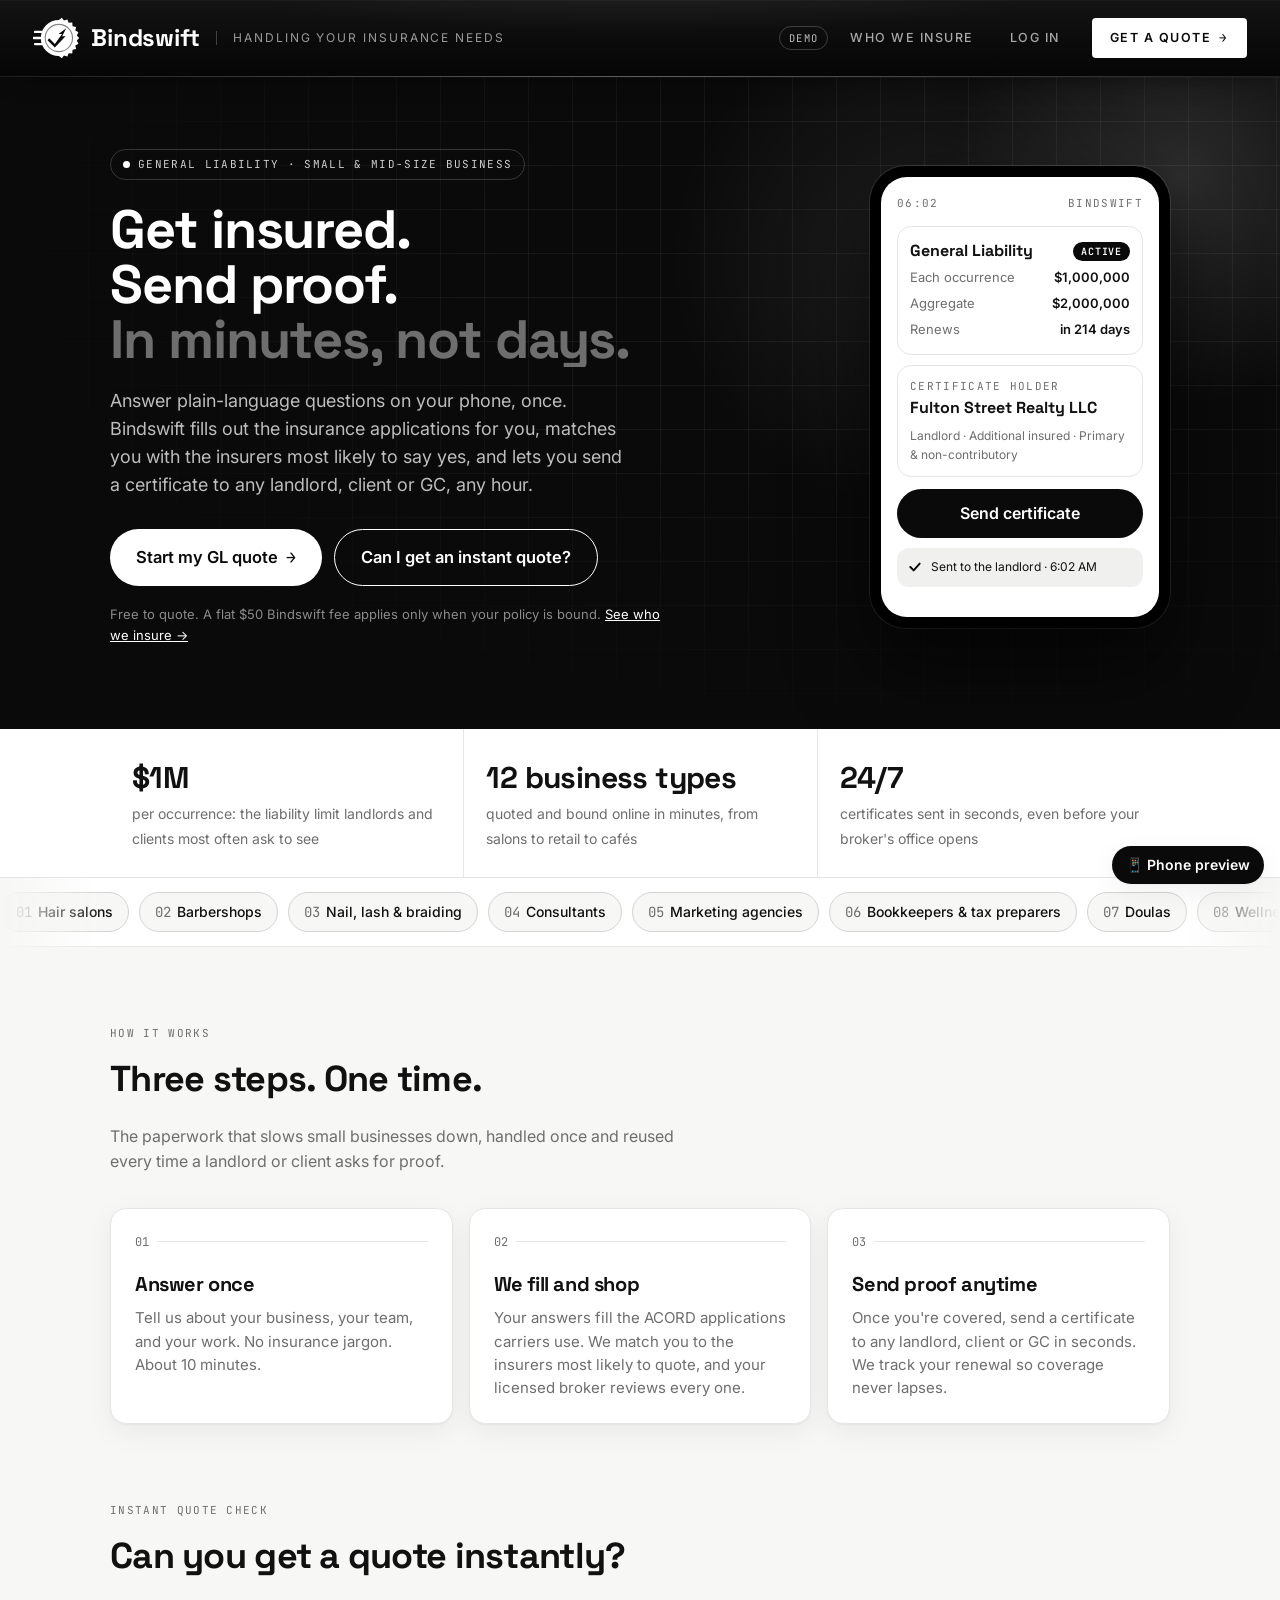
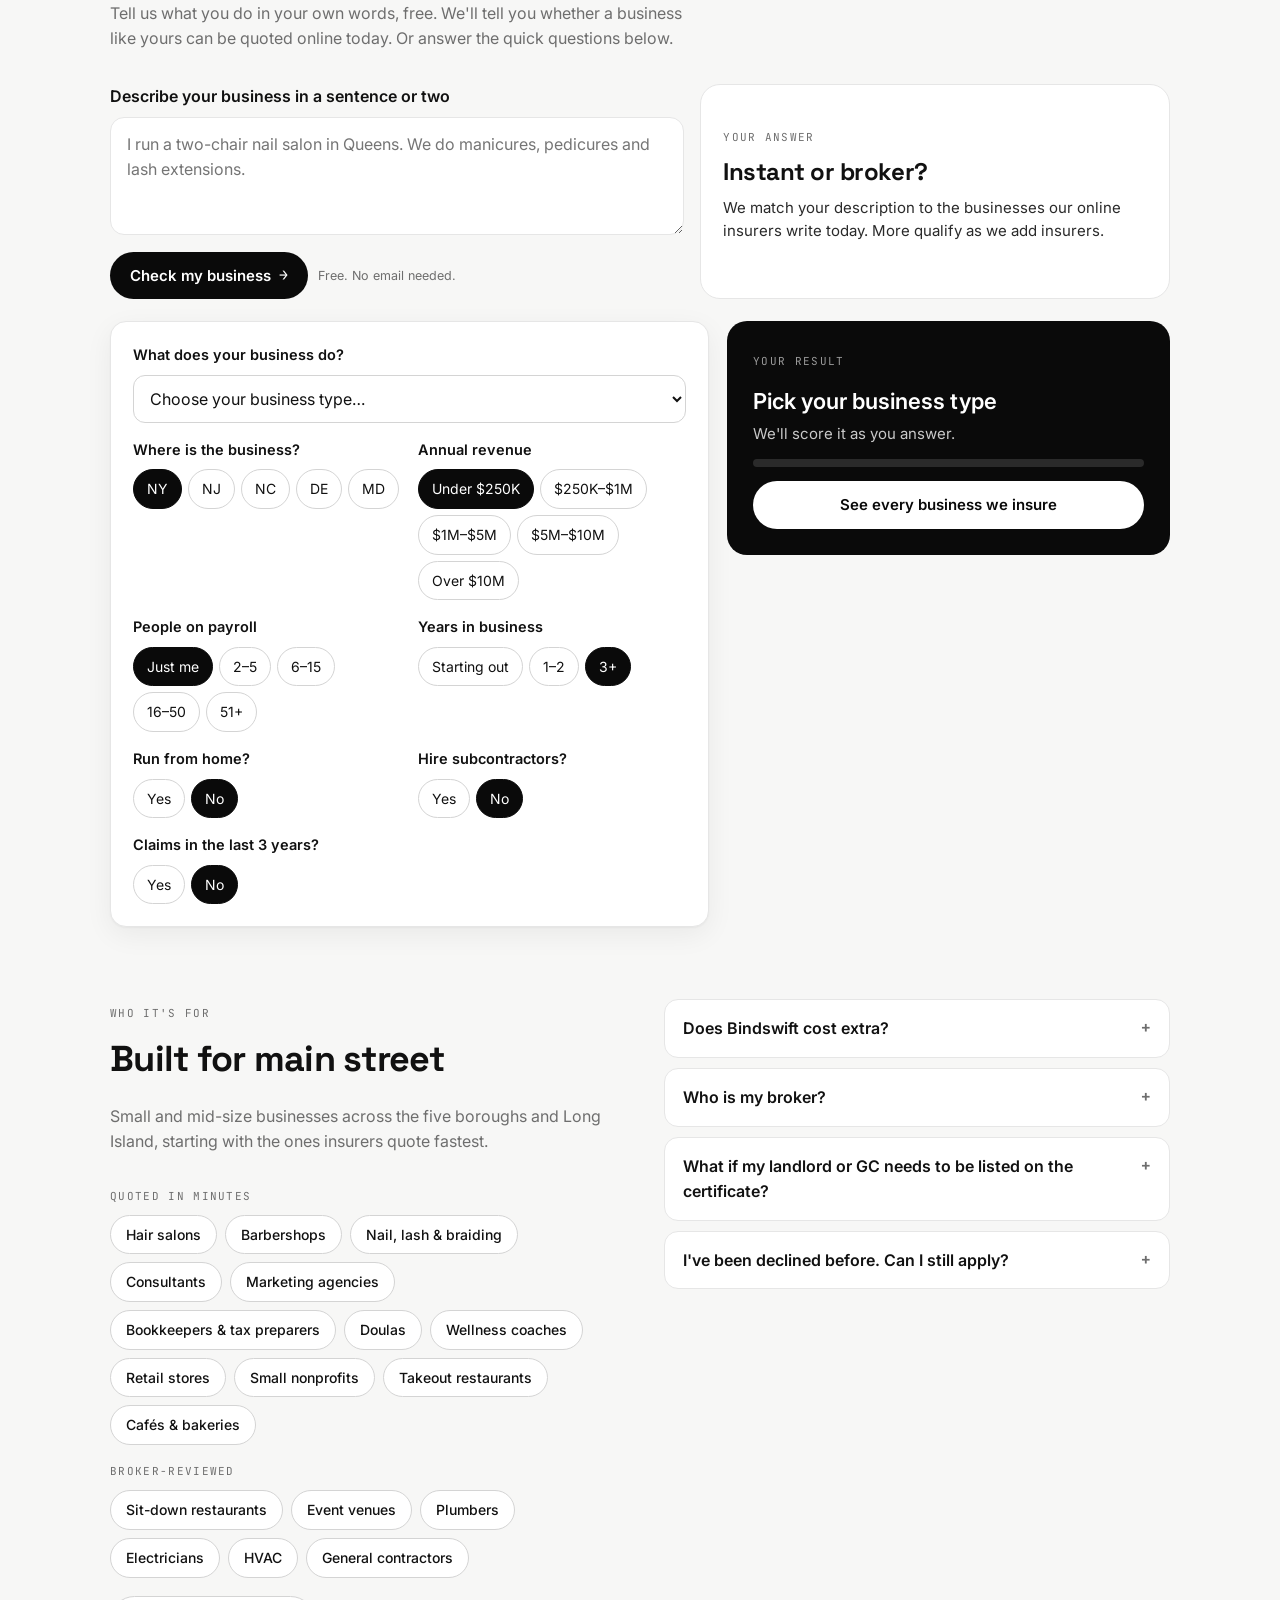
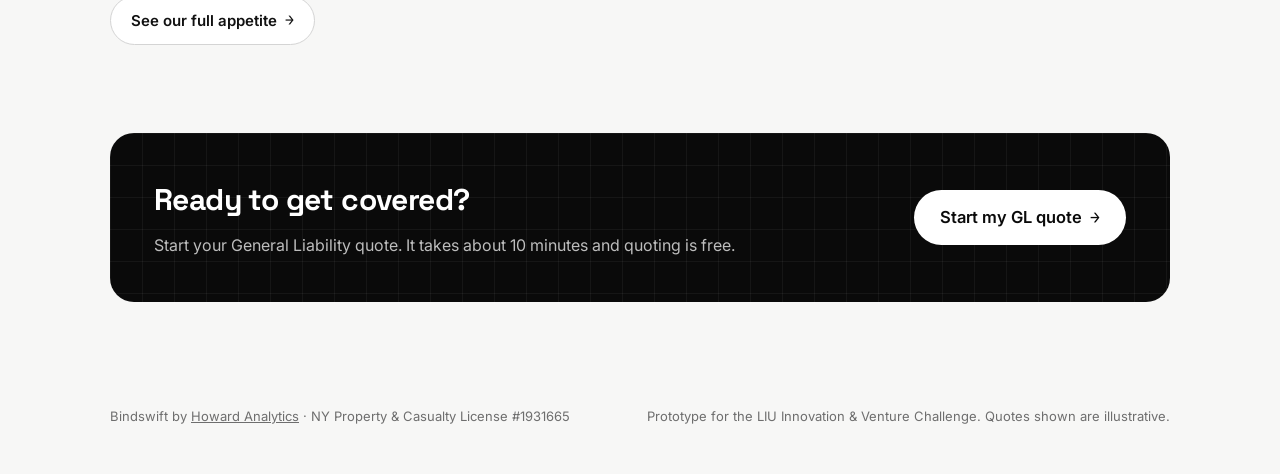
==== commit 676b1b0c: "Updated" ====
--- a/index.html
+++ b/index.html
@@ -1,1874 +1,2231 @@
-<!DOCTYPE html>
-<html lang="en">
-<head>
-<meta charset="utf-8">
-<meta name="color-scheme" content="light">
-<meta name="viewport" content="width=device-width, initial-scale=1">
-<meta name="theme-color" content="#0A0A0A">
-<title>Bindswift — Fast General Liability quotes for NYC businesses</title>
-<link rel="preconnect" href="https://fonts.googleapis.com">
-<link rel="preconnect" href="https://fonts.gstatic.com" crossorigin>
-<link href="https://fonts.googleapis.com/css2?family=Space+Grotesk:wght@500;600;700&family=Inter:wght@400;500;600&family=JetBrains+Mono:wght@400;600&family=Great+Vibes&display=swap" rel="stylesheet">
-<script src="vendor/pdf.min.js" defer></script>
-<script src="vendor/pdf.worker.min.js" defer></script>
-<style>
-:root{
-  --black:#0A0A0A; --ink:#111111; --ink-2:#2A2A2A; --muted:#6E6E6E; --line:#E6E6E6; --line-2:#D4D4D4;
-  --bg:#F7F7F6; --card:#FFFFFF; --soft:#F0F0EF; --white:#FFFFFF;
-  --ok:#0F7B4B; --ok-soft:#E8F5EE; --bad:#B42318; --bad-soft:#FDECEA;
-  --r:16px; --shadow:0 1px 2px rgba(0,0,0,.04),0 8px 28px rgba(0,0,0,.06);
-  --mono:'JetBrains Mono',ui-monospace,Menlo,monospace; --display:'Space Grotesk',Inter,sans-serif;
-}
-*{box-sizing:border-box}
-html,body{margin:0}
-body{font-family:Inter,system-ui,sans-serif;color:var(--ink);background:var(--bg);font-size:16px;line-height:1.55;-webkit-font-smoothing:antialiased;caret-color:transparent}
-input,textarea,select,[contenteditable]{caret-color:auto}
-button,.btn,.opt,.chip,.tabs,.pv-tabs,.doc,.tag,.stat b,.brand,summary,label{-webkit-user-select:none;user-select:none}
-.phone,.marquee{-webkit-user-select:none;user-select:none;pointer-events:none;cursor:default}
-h1,h2,h3,h4{font-family:var(--display);margin:0;letter-spacing:-.02em;font-weight:700}
-a{color:inherit}
-button{font:inherit;cursor:pointer}
-:root{color-scheme:light}
-button,input,select,textarea{color:var(--ink)}
-select option{color:var(--ink);background:#fff}
-.wrap{max-width:1100px;margin:0 auto;padding:0 20px}
-.view{display:none}.view.on{display:block}
-.mono{font-family:var(--mono)}
-.tag{font-family:var(--mono);font-size:11px;letter-spacing:.12em;text-transform:uppercase}
-
-/* top bar */
-.top{position:sticky;top:0;z-index:20;background:rgba(10,10,10,.92);backdrop-filter:blur(10px);color:#fff;border-bottom:1px solid rgba(255,255,255,.08)}
-.top .wrap{display:flex;align-items:center;justify-content:space-between;height:62px}
-.brand{display:flex;align-items:center;gap:10px;text-decoration:none;font-family:var(--display);font-weight:700;font-size:19px;letter-spacing:-.01em}
-.brand .mk{width:30px;height:30px;border-radius:9px;border:1.5px solid #fff;display:grid;place-items:center}
-.top nav{display:flex;gap:8px;align-items:center}
-.pill-proto{font-family:var(--mono);font-size:10.5px;letter-spacing:.12em;text-transform:uppercase;color:#BDBDBD;border:1px solid rgba(255,255,255,.2);padding:3px 9px;border-radius:99px}
-.btn{white-space:nowrap;display:inline-flex;align-items:center;justify-content:center;gap:8px;border:0;border-radius:999px;padding:12px 20px;font-weight:600;font-size:15px;text-decoration:none;transition:transform .06s,background .15s,box-shadow .15s,border-color .15s}
-.btn:active{transform:translateY(1px)}
-.btn-white{background:#fff;color:var(--black)}
-.btn-white:hover{box-shadow:0 0 0 4px rgba(255,255,255,.18)}
-.btn-ghost{background:transparent;color:inherit;border:1px solid currentColor}
-.btn-ghost:hover{background:rgba(255,255,255,.08)}
-.btn-black{background:var(--black);color:#fff}
-.btn-black:hover{background:#262626}
-.btn-line{background:#fff;color:var(--ink);border:1px solid var(--line-2)}
-.btn-line:hover{border-color:var(--ink)}
-.btn-sm{padding:8px 14px;font-size:14px}
-.btn-lg{padding:15px 26px;font-size:16.5px}
-.btn-block{width:100%}
-.btn[disabled]{opacity:.45;cursor:not-allowed}
-.arrow{font-family:var(--mono)}
-
-/* home */
-.hero{background:var(--black);color:#fff;padding:72px 0 84px;position:relative;overflow:hidden}
-.hero:before{content:"";position:absolute;inset:0;background-image:linear-gradient(rgba(255,255,255,.055) 1px,transparent 1px),linear-gradient(90deg,rgba(255,255,255,.055) 1px,transparent 1px);background-size:44px 44px;mask-image:radial-gradient(ellipse at 70% 30%,#000 30%,transparent 75%)}
-.hero:after{content:"";position:absolute;right:-160px;top:-160px;width:520px;height:520px;border-radius:50%;background:radial-gradient(circle,rgba(255,255,255,.14),transparent 62%)}
-.hero-grid{display:grid;grid-template-columns:1.12fr .88fr;gap:48px;align-items:center;position:relative;z-index:1}
-.status{display:inline-flex;align-items:center;gap:8px;color:#CFCFCF;border:1px solid rgba(255,255,255,.18);border-radius:99px;padding:6px 12px;margin-bottom:22px}
-.status i{width:7px;height:7px;border-radius:50%;background:#fff;box-shadow:0 0 0 0 rgba(255,255,255,.7)}
-@keyframes pulse{70%{box-shadow:0 0 0 8px rgba(255,255,255,0)}100%{box-shadow:0 0 0 0 rgba(255,255,255,0)}}
-.hero h1{font-size:54px;line-height:1.02;font-weight:700}
-.hero h1 .dim{color:#8A8A8A}
-.hero p.lead{font-size:18px;color:#BDBDBD;margin:20px 0 30px;max-width:520px}
-.hero-cta{display:flex;gap:12px;flex-wrap:wrap}
-.hero-note{margin-top:18px;font-size:13px;color:#8A8A8A}
-.phone{background:#000;border-radius:36px;padding:11px;box-shadow:0 40px 80px rgba(0,0,0,.6),0 0 0 1px rgba(255,255,255,.12);max-width:300px;margin-left:auto}
-.phone-in{background:#fff;color:var(--ink);border-radius:26px;padding:18px 16px;min-height:440px}
-.ph-h{display:flex;justify-content:space-between;margin-bottom:14px;color:var(--muted)}
-.ph-card{border:1px solid var(--line);border-radius:14px;padding:12px;margin-bottom:10px}
-.ph-card b{font-family:var(--display)}
-.ph-tag{font-family:var(--mono);font-size:10px;font-weight:600;color:#fff;background:var(--black);padding:2px 8px;border-radius:99px;letter-spacing:.08em}
-.ph-row{display:flex;justify-content:space-between;font-size:13px;padding:3px 0;color:var(--muted)}
-.ph-row span:last-child{color:var(--ink);font-weight:600}
-.ph-send{background:var(--black);color:#fff;border-radius:999px;padding:12px;text-align:center;font-weight:600;margin-top:12px}
-.ph-toast{margin-top:10px;font-size:12px;background:var(--soft);border-radius:12px;padding:10px;display:flex;gap:8px;align-items:center}
-.strip{background:#fff;border-bottom:1px solid var(--line)}
-.strip .wrap{display:grid;grid-template-columns:repeat(3,1fr);gap:0}
-.stat{padding:26px 22px;border-left:1px solid var(--line)}
-.stat:first-child{border-left:0}
-.stat b{display:block;font-family:var(--display);font-size:30px;letter-spacing:-.02em}
-.stat>span{font-size:14px;color:var(--muted)}
-.sec{padding:72px 0}
-.sec h2{font-size:36px;margin-bottom:10px}
-.sec .sub{color:var(--muted);max-width:600px;margin-bottom:34px}
-.steps3{display:grid;grid-template-columns:repeat(3,1fr);gap:16px}
-.card{background:var(--card);border:1px solid var(--line);border-radius:var(--r);padding:24px;box-shadow:var(--shadow)}
-.num{font-family:var(--mono);font-size:12px;color:var(--muted);margin-bottom:18px;display:flex;align-items:center;gap:8px}
-.num:after{content:"";flex:1;height:1px;background:var(--line)}
-.card h3{font-size:20px;margin-bottom:6px}
-.card p{color:var(--muted);margin:0;font-size:15px}
-.trades{display:flex;flex-wrap:wrap;gap:8px}
-.chip{background:#fff;border:1px solid var(--line-2);border-radius:99px;padding:8px 15px;font-size:14px;font-weight:500}
-.split{display:grid;grid-template-columns:1fr 1fr;gap:48px;align-items:start}
-.faq details{background:#fff;border:1px solid var(--line);border-radius:14px;padding:16px 18px;margin-bottom:10px}
-.faq summary{font-weight:600;cursor:pointer;list-style:none;display:flex;justify-content:space-between}
-.faq summary:after{content:"+";font-family:var(--mono);color:var(--muted)}
-.faq details[open] summary:after{content:"–"}
-.faq p{color:var(--muted);margin:10px 0 0}
-.cta-band{background:var(--black);color:#fff;border-radius:24px;padding:44px;display:flex;justify-content:space-between;align-items:center;gap:20px;flex-wrap:wrap;position:relative;overflow:hidden}
-.cta-band:before{content:"";position:absolute;inset:0;background-image:linear-gradient(rgba(255,255,255,.05) 1px,transparent 1px),linear-gradient(90deg,rgba(255,255,255,.05) 1px,transparent 1px);background-size:32px 32px}
-.cta-band>*{position:relative}
-.cta-band h2{font-size:30px}
-.cta-band p{color:#BDBDBD;margin:6px 0 0}
-footer{padding:32px 0 48px;color:var(--muted);font-size:13px}
-footer .wrap{display:flex;justify-content:space-between;gap:16px;flex-wrap:wrap}
-
-/* login */
-.auth{min-height:calc(100vh - 62px);display:grid;place-items:center;padding:32px 20px;background:radial-gradient(circle at 50% 0,#fff 0,var(--bg) 60%)}
-.auth-card{width:100%;max-width:420px}
-.auth-card h1{font-size:28px;margin-bottom:4px}
-.tabs{display:flex;background:var(--soft);border-radius:999px;padding:4px;margin:20px 0}
-.tabs button{flex:1;border:0;background:transparent;padding:9px;border-radius:999px;font-weight:600;color:var(--muted)}
-.tabs button.on{background:#fff;color:var(--ink);box-shadow:0 1px 3px rgba(0,0,0,.1)}
-.or{display:flex;align-items:center;gap:10px;color:var(--muted);font-size:13px;margin:16px 0}
-.or:before,.or:after{content:"";flex:1;height:1px;background:var(--line)}
-
-/* forms */
-.f{margin-bottom:20px}
-.f label.l{display:block;font-weight:600;font-size:15px;margin-bottom:7px}
-.f .opt-tag{color:var(--muted);font-weight:400}
-.f .help{font-size:13px;color:var(--muted);margin:-3px 0 9px}
-.f input[type=text],.f input[type=email],.f input[type=tel],.f input[type=password],.f input[type=date],.f select,.f textarea{
-  width:100%;border:1px solid var(--line-2);border-radius:12px;padding:13px 14px;font:inherit;background:#fff;color:var(--ink);outline:none;transition:border .15s,box-shadow .15s}
-.f textarea{min-height:96px;resize:vertical}
-.f input:focus,.f select:focus,.f textarea:focus{border-color:var(--ink);box-shadow:0 0 0 4px rgba(0,0,0,.06)}
-.f.err input,.f.err select,.f.err textarea{border-color:var(--bad)}
-.f .emsg{display:none;color:var(--bad);font-size:13px;margin-top:6px}
-.f.err .emsg{display:block}
-.f.err .opts{outline:1px solid var(--bad);outline-offset:4px;border-radius:14px}
-.row2{display:grid;grid-template-columns:1fr 1fr;gap:12px}
-.opts{display:grid;gap:8px}
-.opts.cols2{grid-template-columns:1fr 1fr}
-.opt{display:flex;align-items:center;gap:11px;border:1px solid var(--line-2);border-radius:12px;padding:12px 14px;background:#fff;text-align:left;font-weight:500;color:var(--ink);width:100%;transition:border-color .12s,background .12s}
-.opt:hover{border-color:#9A9A9A}
-.opt.on{border-color:var(--black);background:var(--black);color:#fff}
-.opt .dot{width:18px;height:18px;border-radius:50%;border:1.5px solid #A3A3A3;flex:none;display:grid;place-items:center}
-.opt.on .dot{border-color:#fff}
-.opt.on .dot:after{content:"";width:8px;height:8px;border-radius:50%;background:#fff}
-.opt .box{width:18px;height:18px;border-radius:5px;border:1.5px solid #A3A3A3;flex:none;display:grid;place-items:center}
-.opt.on .box{background:#fff;border-color:#fff}
-.opt.on .box:after{content:"";width:5px;height:9px;border:solid var(--black);border-width:0 2px 2px 0;transform:rotate(45deg) translate(-1px,-1px)}
-.opt small{display:block;color:var(--muted);font-weight:400;font-size:13px}
-.opt.on small{color:#BDBDBD}
-.yn{display:flex;gap:8px}
-.yn .opt{justify-content:center;width:auto;flex:1}
-.money{position:relative}
-.money:before{content:"$";position:absolute;left:14px;top:50%;transform:translateY(-50%);color:var(--muted)}
-.money input{padding-left:28px!important}
-.check-line{display:flex;gap:10px;align-items:flex-start;font-size:14px;color:var(--ink-2)}
-.check-line input{margin-top:3px;width:18px;height:18px;accent-color:var(--black)}
-
-/* signature */
-.sigpad{position:relative;border:1px solid var(--line-2);border-radius:14px;background:#fff;height:120px;margin-top:10px;overflow:hidden;background-image:linear-gradient(rgba(0,0,0,.035) 1px,transparent 1px),linear-gradient(90deg,rgba(0,0,0,.035) 1px,transparent 1px);background-size:20px 20px}
-.sigpad .ln{position:absolute;left:22px;right:22px;bottom:30px;border-bottom:1px solid #9A9A9A}
-.sigpad .x{position:absolute;left:22px;bottom:34px;font-family:var(--mono);color:var(--muted);font-size:14px}
-.sigpad .sig{position:absolute;left:44px;right:20px;bottom:24px;font-family:'Great Vibes',cursive;font-size:44px;line-height:1;color:#0D1430;white-space:nowrap;overflow:hidden;text-overflow:clip}
-.sigpad .ph{color:#C4C4C4}
-.sigpad .cap{position:absolute;right:14px;bottom:8px;font-family:var(--mono);font-size:10px;color:var(--muted);letter-spacing:.08em}
-
-/* quote flow */
-.flow{max-width:660px;margin:0 auto;padding:28px 20px 130px}
-.flow-head{display:flex;justify-content:space-between;align-items:center;margin-bottom:12px;color:var(--muted)}
-.bar{height:4px;background:var(--line);border-radius:99px;overflow:hidden;margin-bottom:32px}
-.bar i{display:block;height:100%;background:var(--black);border-radius:99px;transition:width .3s}
-.flow h2{font-size:30px;margin-bottom:6px}
-.flow .sub{color:var(--muted);margin:0 0 26px}
-.flow-nav{position:fixed;left:0;right:0;bottom:0;background:rgba(255,255,255,.94);backdrop-filter:blur(8px);border-top:1px solid var(--line);padding:12px 20px calc(12px + env(safe-area-inset-bottom));z-index:15}
-.flow-nav .in{max-width:620px;margin:0 auto;display:flex;gap:10px}
-.flow-nav .btn-black{flex:1}
-.sample{font-family:var(--mono);font-size:12px;color:var(--ink);background:#fff;border:1px dashed var(--ink);border-radius:99px;padding:6px 12px}
-.rev{background:#fff;border:1px solid var(--line);border-radius:14px;padding:14px 16px;margin-bottom:10px}
-.rev-h{display:flex;justify-content:space-between;align-items:center;margin-bottom:6px}
-.rev-h b{font-family:var(--display)}
-.rev-h button{border:0;background:none;color:var(--ink);font-weight:600;font-size:14px;text-decoration:underline}
-.rev dl{margin:0;display:grid;grid-template-columns:minmax(0,1fr) minmax(0,1.2fr);gap:4px 14px;font-size:14px}
-.rev dt{color:var(--muted)}
-.rev dd{margin:0;text-align:right;font-weight:500;word-break:break-word}
-.notice{background:#fff;border:1px solid var(--line);border-left:3px solid var(--black);border-radius:12px;padding:12px 14px;font-size:14px;margin-bottom:18px}
-.preview-cta{display:flex;align-items:center;justify-content:space-between;gap:12px;background:var(--black);color:#fff;border-radius:16px;padding:16px 18px;margin:6px 0 22px}
-.preview-cta small{display:block;color:#BDBDBD}
-
-/* loading */
-.loading{max-width:460px;margin:0 auto;padding:80px 20px;text-align:center}
-.spin{width:46px;height:46px;border-radius:50%;border:3px solid var(--line);border-top-color:var(--black);animation:sp .9s linear infinite;margin:0 auto 24px}
-@keyframes sp{to{transform:rotate(360deg)}}
-.load-steps{text-align:left;margin:24px auto 0;max-width:330px;font-family:var(--mono);font-size:13.5px}
-.load-steps div{display:flex;gap:10px;align-items:center;padding:7px 0;color:#A3A3A3}
-.load-steps div.done{color:var(--ink)}
-.load-steps div i{width:18px;height:18px;border-radius:50%;border:1.5px solid var(--line-2);flex:none;position:relative}
-.load-steps div.done i{background:var(--black);border-color:var(--black)}
-.load-steps div.done i:after{content:"";position:absolute;left:5px;top:2px;width:4px;height:8px;border:solid #fff;border-width:0 2px 2px 0;transform:rotate(45deg)}
-
-/* results */
-.res{padding-top:32px;padding-bottom:70px}
-.dash{padding-top:32px;padding-bottom:80px}
-.checker{display:grid;grid-template-columns:1.15fr .85fr;gap:18px;align-items:start}
-.ck-form{padding:22px}
-.ck-q{margin-bottom:16px}.ck-q:last-child{margin-bottom:0}
-.ck-q .l{display:block;font-weight:600;font-size:14.5px;margin-bottom:8px}
-.ck-q select{width:100%;border:1px solid var(--line-2);border-radius:12px;padding:12px;font:inherit;font-size:16px;background:#fff;color:var(--ink)}
-.seg{display:flex;flex-wrap:wrap;gap:6px}
-.seg button{border:1px solid var(--line-2);background:#fff;color:var(--ink);border-radius:99px;padding:8px 13px;font:inherit;font-size:14px;cursor:pointer}
-.seg button.on{background:var(--black);color:#fff;border-color:var(--black)}
-.ck-two{display:grid;grid-template-columns:1fr 1fr;gap:0 16px}
-.ck-out{background:var(--black);color:#fff;border-radius:20px;padding:26px;position:sticky;top:80px}
-.ck-out .tag{color:#9A9A9A}
-.ck-score{font-family:var(--display);font-size:64px;line-height:1;margin:10px 0 2px;font-weight:600}
-.ck-score small{font-size:20px;color:#9A9A9A}
-.ck-verdict{font-size:22px;font-weight:600;margin:6px 0 4px}
-.ck-out p{color:#C9C9C9;margin:0 0 12px;font-size:15px}
-.ck-meter{height:8px;background:#2A2A2A;border-radius:99px;overflow:hidden;margin:14px 0}
-.ck-meter i{display:block;height:100%;background:#fff;border-radius:99px;transition:width .5s cubic-bezier(.2,.8,.2,1)}
-.ck-out ul{margin:0 0 16px;padding-left:18px;color:#C9C9C9;font-size:14px}
-.ck-out .fine{color:#8A8A8A;font-size:12px;margin:12px 0 0}
-@media (max-width:820px){.checker{grid-template-columns:1fr}.ck-out{position:static}}
-.dash h1{font-size:34px}
-.dash-grid{display:grid;grid-template-columns:1fr 1fr;gap:18px;margin-top:18px}
-.dash .card{padding:20px}
-.dash .card h3{font-size:18px;display:flex;justify-content:space-between;align-items:center;gap:8px}
-.dash .count{font-family:var(--mono);font-size:12px;color:var(--muted);font-weight:400}
-.start{background:var(--black);color:#fff;border-radius:20px;padding:26px;display:flex;justify-content:space-between;align-items:center;gap:16px;flex-wrap:wrap;margin-top:18px}
-.start h2{font-size:24px;color:#fff;margin:0}.start p{color:#BDBDBD;margin:4px 0 0}
-.item{border-top:1px solid var(--line);padding:14px 0;display:flex;justify-content:space-between;gap:12px;align-items:flex-start}
-.item:first-of-type{border-top:0}
-.item .t{font-weight:600}.item .s{color:var(--muted);font-size:13.5px;margin-top:2px}
-.item .acts{display:flex;gap:6px;flex-wrap:wrap;justify-content:flex-end}
-.pill{display:inline-block;font-family:var(--mono);font-size:10.5px;letter-spacing:.06em;text-transform:uppercase;border:1px solid var(--line-2);border-radius:99px;padding:3px 9px;white-space:nowrap}
-.pill.ok{background:var(--ok-soft);border-color:transparent;color:var(--ok)}
-.pill.dark{background:var(--black);color:#fff;border-color:var(--black)}
-.empty{color:var(--muted);font-size:14.5px;padding:6px 0}
-.doc{display:flex;justify-content:space-between;align-items:center;gap:10px;padding:10px 0;border-top:1px solid var(--line);font-size:14.5px}
-.doc:first-of-type{border-top:0}
-.doc a,.doc button{white-space:nowrap}
-.reg{margin-top:10px;border:1px solid var(--line);border-radius:14px;background:var(--bg);padding:14px 16px}
-.reg dl{display:grid;grid-template-columns:auto 1fr;gap:4px 14px;margin:8px 0 0;font-size:14px}
-.reg dt{color:var(--muted)}.reg dd{margin:0;font-weight:500}
-.states{display:flex;gap:6px;flex-wrap:wrap;margin-bottom:10px}
-.states button{border:1px solid var(--line-2);background:#fff;color:var(--ink);border-radius:99px;padding:7px 14px;font-weight:600;font:inherit;font-size:14px;cursor:pointer}
-.states button.on{background:var(--black);color:#fff;border-color:var(--black)}
-.tier{margin-top:26px}
-.tier-h{display:flex;justify-content:space-between;align-items:baseline;gap:10px;flex-wrap:wrap;border-bottom:1px solid var(--line-2);padding-bottom:8px;margin-bottom:12px}
-.tier-h h2{font-size:22px;margin:0}
-.ap-grid{display:grid;grid-template-columns:repeat(3,1fr);gap:12px}
-.ap{background:#fff;border:1px solid var(--line);border-radius:14px;padding:16px}
-.ap b{display:block;font-size:16px}
-.ap .bar{height:6px;border-radius:99px;background:var(--soft);margin:10px 0 6px;overflow:hidden}
-.ap .bar i{display:block;height:100%;background:var(--black);border-radius:99px}
-.ap small{color:var(--muted);font-size:13px;display:block}
-@media (max-width:820px){.dash-grid{grid-template-columns:1fr}.ap-grid{grid-template-columns:1fr 1fr}}
-@media (max-width:520px){body.authed #navQuote,body.authed #navLogout{display:none}
-  .top nav{gap:6px}.dash{padding-top:20px}.dash h1{font-size:26px}
-  .start{padding:18px;border-radius:16px;margin-top:14px}.start h2{font-size:20px}.start p{font-size:14px}.start .btn{width:100%;justify-content:center;padding:12px 16px;font-size:15px}
-  .dash-grid{gap:12px;margin-top:12px}.dash .card{padding:16px;border-radius:14px}.dash .card h3{font-size:16.5px}
-  .item{padding:12px 0;gap:8px}.item .t{font-size:15px}.item .s{font-size:13px}.item .acts .btn{width:100%;justify-content:center}
-  .doc{padding:9px 0;font-size:14px}.doc .btn{padding:6px 12px;font-size:13px}
-  .biz-line{font-size:14px}.ck-form{padding:16px}.ck-out{padding:20px}.ck-score{font-size:52px}.ck-two{grid-template-columns:1fr}
-  .ap-grid{grid-template-columns:1fr}.dash h1{font-size:28px}.item{flex-direction:column}.item .acts{justify-content:flex-start}}
-.res-head{display:flex;justify-content:space-between;align-items:flex-end;gap:16px;flex-wrap:wrap;margin-bottom:24px}
-.res-head h1{font-size:34px}
-.res-head p{color:var(--muted);margin:4px 0 0}
-.docs{display:grid;grid-template-columns:1fr 1fr;gap:12px;margin-bottom:30px}
-.doc{display:flex;gap:14px;align-items:center;cursor:pointer;transition:border-color .15s}
-.doc:hover{border-color:var(--ink)}
-.doc-ic{width:44px;height:54px;border-radius:6px;background:var(--black);color:#fff;display:grid;place-items:center;font-size:11px;font-family:var(--mono);flex:none}
-.doc b{font-family:var(--display)}
-.doc span{display:block;font-size:13px;color:var(--muted)}
-.doc .go{margin-left:auto;font-family:var(--mono);font-size:13px;white-space:nowrap}
-.quotes{display:grid;grid-template-columns:repeat(3,1fr);gap:14px;align-items:stretch}
-.q{display:flex;flex-direction:column;position:relative}
-.q.best{background:var(--black);color:#fff;border-color:var(--black)}
-.q.best li span:first-child,.q.best .q-mo,.q.best .q-note{color:#A3A3A3}
-.q.best li{border-color:#2A2A2A}
-.q .badge-best{position:absolute;top:-11px;left:18px;background:#fff;color:var(--black);border:1px solid var(--black);font-family:var(--mono);font-size:10.5px;font-weight:600;padding:3px 9px;border-radius:99px;letter-spacing:.08em}
-.q-name{font-family:var(--display);font-weight:700;font-size:18px}
-.q-type{font-family:var(--mono);font-size:11px;padding:2px 8px;border-radius:99px;display:inline-block;margin-top:6px;border:1px solid currentColor;align-self:flex-start;opacity:.8}
-.q-price{font-family:var(--display);font-size:38px;font-weight:700;margin:16px 0 0;letter-spacing:-.03em}
-.q-price small{font-size:14px;opacity:.6;font-weight:500}
-.q-mo{font-size:13px;color:var(--muted);margin-bottom:12px}
-.q ul{list-style:none;padding:0;margin:0 0 16px;font-size:14px;flex:1}
-.q li{display:flex;justify-content:space-between;padding:7px 0;border-bottom:1px dashed var(--line);gap:8px}
-.q li span:first-child{color:var(--muted)}
-.q li span:last-child{font-weight:600;text-align:right}
-.q-note{font-size:12px;color:var(--muted);margin:-6px 0 14px}
-.q.declined{opacity:.7;box-shadow:none}
-.q.declined .q-why{background:var(--soft);border-radius:10px;padding:10px 12px;font-size:14px;margin-top:14px}
-.fine{font-size:12px;color:var(--muted);margin-top:16px}
-.broker{margin-top:36px}
-.broker summary{cursor:pointer;font-family:var(--display);font-weight:700;font-size:19px;list-style:none;display:flex;justify-content:space-between;align-items:center}
-.broker summary::-webkit-details-marker{display:none}
-.broker .tbl-wrap{max-height:420px;overflow:auto;border:1px solid var(--line);border-radius:12px;margin-top:14px}
-.broker table{width:100%;border-collapse:collapse;font-size:13px}
-.broker th,.broker td{text-align:left;padding:7px 10px;border-bottom:1px solid var(--line);vertical-align:top}
-.broker th{position:sticky;top:0;background:var(--soft);font-weight:600}
-.broker td code{font-family:var(--mono);font-size:11.5px;word-break:break-all}
-.broker-tools{display:flex;gap:8px;flex-wrap:wrap;margin-top:12px;align-items:center}
-.flag{background:var(--soft);border-radius:12px;padding:10px 12px;font-size:14px;margin-top:12px}
-
-/* modal + preview */
-.modal{position:fixed;inset:0;background:rgba(10,10,10,.6);backdrop-filter:blur(3px);display:none;align-items:center;justify-content:center;padding:20px;z-index:50}
-.modal.on{display:flex}
-.modal .card{max-width:440px;width:100%}
-.modal .card.doccard{max-width:720px;max-height:88vh;overflow:auto;padding:0}
-.doc-top{position:sticky;top:0;background:#fff;border-bottom:1px solid var(--line);padding:14px 20px;display:flex;justify-content:space-between;align-items:center;gap:10px;z-index:1}
-.paper{padding:28px 32px 34px;font-size:14.5px;color:var(--ink)}
-.paper h2{font-size:22px;margin:4px 0 2px}.paper .meta{color:var(--muted);font-size:12.5px;font-family:var(--mono)}
-.paper p{margin:10px 0;color:var(--ink)}
-.paper table{width:100%;border-collapse:collapse;margin:10px 0;font-size:14px}
-.paper td{border-bottom:1px solid var(--line);padding:7px 4px;vertical-align:top}.paper td:first-child{color:var(--muted);width:44%}
-.paper .sec-h{font-family:var(--mono);font-size:11px;letter-spacing:.12em;text-transform:uppercase;color:var(--muted);margin:18px 0 4px}
-.paper .signed{display:flex;gap:28px;flex-wrap:wrap;margin-top:18px;align-items:flex-end}
-.paper .signed .sg{font-family:'Great Vibes',cursive;font-size:38px;color:#0D1430;border-bottom:1px solid var(--ink);min-width:220px;line-height:1.2}
-.paper .coi{border:1.5px solid var(--ink);border-radius:4px}
-.paper .coi>div{border-bottom:1px solid var(--ink);padding:8px 10px}.paper .coi>div:last-child{border-bottom:0}
-.paper .coi b{font-size:10px;letter-spacing:.08em;text-transform:uppercase;display:block;color:var(--muted)}
-@media (max-width:520px){.paper{padding:20px 18px 26px}.modal{padding:10px}}
-.phone-btn{position:fixed;right:16px;bottom:16px;z-index:40;box-shadow:var(--shadow)}
-.pv-phone{position:fixed;inset:0;background:rgba(10,10,10,.72);backdrop-filter:blur(3px);display:none;align-items:center;justify-content:center;z-index:60;flex-direction:column;gap:12px;padding:12px}
-.pv-phone.on{display:flex}
-.pv-phone .frame{width:390px;height:min(844px,calc(100vh - 90px));border-radius:44px;border:12px solid #0A0A0A;background:#0A0A0A;box-shadow:0 30px 80px rgba(0,0,0,.5);overflow:hidden}
-.pv-phone iframe{width:100%;height:100%;border:0;border-radius:32px;background:#fff}
-@media (max-width:700px){.phone-btn{display:none}}
-body.embed .phone-btn{display:none}
-.ok-ic{width:56px;height:56px;border-radius:50%;background:var(--black);display:grid;place-items:center;margin-bottom:16px}
-.pv{position:fixed;inset:0;background:#0A0A0A;z-index:60;display:none;flex-direction:column;color:#fff}
-.pv.on{display:flex}
-.pv-top{display:flex;align-items:center;justify-content:space-between;gap:12px;padding:12px 16px;border-bottom:1px solid #222}
-.pv-tabs{display:flex;background:#1A1A1A;border-radius:999px;padding:4px}
-.pv-tabs button{border:0;background:transparent;color:#A3A3A3;padding:7px 14px;border-radius:999px;font-family:var(--mono);font-size:13px}
-.pv-tabs button.on{background:#fff;color:#000}
-.pv-body{flex:1;overflow:auto;padding:20px 12px 60px;background-image:linear-gradient(rgba(255,255,255,.04) 1px,transparent 1px),linear-gradient(90deg,rgba(255,255,255,.04) 1px,transparent 1px);background-size:40px 40px}
-.pv-page{max-width:860px;margin:0 auto 18px;background:#fff;box-shadow:0 20px 60px rgba(0,0,0,.6);border-radius:4px;overflow:hidden}
-.pv-page canvas{display:block;width:100%;height:auto}
-.pv-label{max-width:860px;margin:0 auto 8px;font-family:var(--mono);font-size:11px;color:#8A8A8A;letter-spacing:.08em}
-.pv-msg{text-align:center;color:#A3A3A3;font-family:var(--mono);font-size:13px;padding:60px 0}
-.toast{position:fixed;left:50%;bottom:92px;transform:translateX(-50%) translateY(20px);background:var(--black);color:#fff;padding:10px 16px;border-radius:999px;font-size:14px;opacity:0;transition:.25s;z-index:70;pointer-events:none}
-.toast.on{opacity:1;transform:translateX(-50%) translateY(0)}
-
-/* ---------- motion ---------- */
-.progress{position:fixed;left:0;top:0;height:2px;width:100%;background:#fff;transform-origin:0 50%;transform:scaleX(0);z-index:30;mix-blend-mode:difference}
-.hero .glow{position:absolute;inset:0;pointer-events:none;background:radial-gradient(420px circle at var(--mx,72%) var(--my,28%),rgba(255,255,255,.085),transparent 60%);z-index:0}
-.marquee{overflow:hidden;border-bottom:1px solid var(--line);background:#fff;padding:14px 0;mask-image:linear-gradient(90deg,transparent,#000 8%,#000 92%,transparent)}
-.marquee .track{display:flex;gap:10px;width:max-content}
-.marquee .chip{background:var(--bg)}
-.marquee .chip b{font-family:var(--mono);font-weight:400;color:var(--muted);margin-right:6px}
-@media (prefers-reduced-motion:no-preference){
-  .hero .anim{opacity:0;transform:translateY(22px);animation:rise .9s cubic-bezier(.2,.7,.2,1) forwards}
-  .hero .d1{animation-delay:.05s}.hero .d2{animation-delay:.18s}.hero .d3{animation-delay:.31s}.hero .d4{animation-delay:.46s}.hero .d5{animation-delay:.6s}.hero .d6{animation-delay:.75s}
-  @keyframes rise{to{opacity:1;transform:none}}
-  .hero:before{animation:gridpan 24s linear infinite}
-  @keyframes gridpan{to{background-position:44px 44px,44px 44px}}
-  .hero h1 .dim{background:linear-gradient(90deg,#6E6E6E 0%,#6E6E6E 40%,#fff 50%,#6E6E6E 60%,#6E6E6E 100%);background-size:250% 100%;-webkit-background-clip:text;background-clip:text;color:transparent;animation:rise .9s cubic-bezier(.2,.7,.2,1) forwards,shine 5s 1.4s ease-in-out infinite}
-  @keyframes shine{0%{background-position:100% 0}60%,100%{background-position:-50% 0}}
-  .phone{animation:float 7s ease-in-out infinite}
-  @keyframes float{50%{transform:translateY(-12px) rotate(-.6deg)}}
-  .ph-send{animation:press 6s ease-in-out infinite}
-  @keyframes press{0%,36%,46%,100%{transform:scale(1)}41%{transform:scale(.95);background:#333}}
-  .ph-toast{animation:toast 6s ease-in-out infinite}
-  @keyframes toast{0%,42%{opacity:0;transform:translateY(8px)}50%,90%{opacity:1;transform:none}100%{opacity:0}}
-  .ph-tag{animation:blink 2.4s steps(1) infinite}
-  @keyframes blink{50%{opacity:.55}}
-  [data-reveal]{opacity:0;transform:translateY(26px);transition:opacity .8s cubic-bezier(.2,.7,.2,1),transform .8s cubic-bezier(.2,.7,.2,1);transition-delay:var(--d,0s)}
-  [data-reveal].in{opacity:1;transform:none}
-  .card{transition:transform .25s ease,box-shadow .25s ease,border-color .2s}
-  a.card:hover,.steps3 .card:hover,.q:not(.declined):hover,.doc:hover{transform:translateY(-4px);box-shadow:0 2px 4px rgba(0,0,0,.04),0 18px 40px rgba(0,0,0,.1)}
-  .btn .arrow{display:inline-block;transition:transform .2s}
-  .btn:hover .arrow{transform:translateX(4px)}
-  .num:after{transform-origin:0 50%;transform:scaleX(0);transition:transform 1s .3s cubic-bezier(.2,.7,.2,1)}
-  .in .num:after,.num.in:after{transform:scaleX(1)}
-  .marquee .track{animation:marq 38s linear infinite}
-  .marquee:hover .track{animation-play-state:paused}
-  @keyframes marq{to{transform:translateX(-50%)}}
-  .flow-anim{animation:stepin .5s cubic-bezier(.2,.7,.2,1) both}
-  @keyframes stepin{from{opacity:0;transform:translateX(18px)}}
-  .bar i{transition:width .6s cubic-bezier(.2,.7,.2,1)}
-  .opt{transition:border-color .12s,background .18s,color .18s,transform .1s}
-  .opt:active{transform:scale(.985)}
-  .sigpad .sig.write{animation:write 1.1s cubic-bezier(.4,0,.2,1) both}
-  @keyframes write{from{clip-path:inset(0 100% 0 0)}to{clip-path:inset(0 0 0 0)}}
-  .pv-page{animation:rise .6s cubic-bezier(.2,.7,.2,1) both}
-  .status i{animation:pulse 2s infinite}
-}
-@media (max-width:860px){
-  .hero-grid,.split{grid-template-columns:1fr}
-  .phone{margin:10px auto 0}
-  .hero h1{font-size:40px}
-  .steps3,.quotes{grid-template-columns:1fr}
-  .quotes{gap:22px}
-}
-@media (max-width:560px){
-  .strip .wrap{grid-template-columns:1fr}
-  .stat{border-left:0;border-top:1px solid var(--line);padding:18px 0}
-  .stat:first-child{border-top:0}
-  .docs,.row2,.opts.cols2{grid-template-columns:1fr}
-  .top nav .hide-sm{display:none}
-  .hero{padding:48px 0 60px}
-  .sec{padding:52px 0}
-  .cta-band{padding:28px}
-  .sigpad .sig{font-size:36px}
-  .pv-top .hide-sm{display:none}
-  .res-head h1{font-size:28px}
-  .broker summary{font-size:17px;gap:10px}
-}
-@media (max-width:400px){
-  .top .wrap{padding:0 14px}
-  .brand{font-size:17px;gap:8px}
-  .brand .mk{width:26px;height:26px}
-  .top nav{gap:6px}
-  .top .btn-sm{padding:7px 11px;font-size:13px}
-  .doc .go{display:none}
-}
-</style>
-</head>
-<body>
-
-<div class="progress" id="progress"></div>
-<header class="top">
-  <div class="wrap">
-    <a class="brand" href="#home" aria-label="Bindswift home">
-      <span class="mk"><svg width="16" height="16" viewBox="0 0 24 24" fill="none" aria-hidden="true"><path d="m5 12.5 4.5 4.5L19 7.5" stroke="#fff" stroke-width="2.6" stroke-linecap="round" stroke-linejoin="round"/></svg></span>
-      Bindswift
-    </a>
-    <nav>
-      <span class="pill-proto hide-sm">Prototype</span>
-      <span id="navUser" class="hide-sm" style="font-size:14px;color:#BDBDBD;display:none"></span>
-      <a class="btn btn-ghost btn-sm hide-sm" href="#appetite">Who we insure</a>
-      <a class="btn btn-ghost btn-sm" id="navDash" href="#dashboard" style="display:none">Dashboard</a>
-      <a class="btn btn-ghost btn-sm" id="navLogin" href="#login">Log in</a>
-      <button class="btn btn-ghost btn-sm" id="navLogout" style="display:none">Log out</button>
-      <a class="btn btn-white btn-sm" id="navQuote" href="#quote">Get a quote</a>
-    </nav>
-  </div>
-</header>
-
-<!-- ============ HOME ============ -->
-<main id="v-home" class="view">
-  <section class="hero" id="hero">
-    <div class="glow"></div>
-    <div class="wrap hero-grid">
-      <div>
-        <span class="status tag anim d1"><i></i> General liability · Small &amp; mid-size business</span>
-        <h1><span class="anim d2" style="display:inline-block">Get insured.</span><br><span class="anim d3" style="display:inline-block">Send proof.</span><br><span class="dim anim d4" style="display:inline-block">In minutes, not days.</span></h1>
-        <p class="lead anim d5">Answer plain-language questions on your phone, once. Bindswift fills out the insurance applications for you, matches you with the insurers most likely to say yes, and lets you send a certificate to any landlord, client or GC, any hour.</p>
-        <div class="hero-cta anim d6">
-          <a class="btn btn-white btn-lg" href="#quote">Start my GL quote <span class="arrow">→</span></a>
-          <a class="btn btn-ghost btn-lg" href="#check">Can I get an instant quote?</a>
-        </div>
-        <div class="hero-note anim d6">Free to quote. A flat $50 Bindswift fee applies only when your policy is bound. <a href="#appetite" style="color:#fff">See who we insure →</a></div>
-      </div>
-      <div class="anim d4"><div class="phone" aria-hidden="true">
-        <div class="phone-in">
-          <div class="ph-h tag"><span>06:02</span><span>Bindswift</span></div>
-          <div class="ph-card">
-            <div style="display:flex;justify-content:space-between;align-items:center"><b>General Liability</b><span class="ph-tag">ACTIVE</span></div>
-            <div class="ph-row"><span>Each occurrence</span><span>$1,000,000</span></div>
-            <div class="ph-row"><span>Aggregate</span><span>$2,000,000</span></div>
-            <div class="ph-row"><span>Renews</span><span>in 214 days</span></div>
-          </div>
-          <div class="ph-card">
-            <div class="tag" style="color:var(--muted)">Certificate holder</div>
-            <b>Fulton Street Realty LLC</b>
-            <div style="font-size:12px;color:var(--muted);margin-top:6px">Landlord · Additional insured · Primary &amp; non-contributory</div>
-          </div>
-          <div class="ph-send">Send certificate</div>
-          <div class="ph-toast"><svg width="16" height="16" viewBox="0 0 24 24" fill="none"><path d="m5 12 5 5 9-10" stroke="#0A0A0A" stroke-width="3" stroke-linecap="round" stroke-linejoin="round"/></svg>Sent to the landlord · 6:02 AM</div>
-        </div>
-      </div></div>
-    </div>
-  </section>
-
-  <section class="strip">
-    <div class="wrap">
-      <div class="stat" data-reveal><b><span data-count="1" data-pre="$" data-suf="M">$1M</span></b><span>per occurrence: the liability limit landlords and clients most often ask to see</span></div>
-      <div class="stat" data-reveal style="--d:.1s"><b><span data-count="12" data-suf=" business types">12 business types</span></b><span>quoted and bound online in minutes, from salons to retail to cafés</span></div>
-      <div class="stat" data-reveal style="--d:.2s"><b>24/7</b><span>certificates sent in seconds, even before your broker's office opens</span></div>
-    </div>
-  </section>
-
-  <div class="marquee" aria-hidden="true"><div class="track" id="marq"></div></div>
-
-  <section class="sec" id="how">
-    <div class="wrap">
-      <span class="tag" style="color:var(--muted)" data-reveal>How it works</span>
-      <h2 style="margin-top:8px;--d:.05s" data-reveal>Three steps. One time.</h2>
-      <p class="sub" data-reveal>The paperwork that slows small businesses down, handled once and reused every time a landlord or client asks for proof.</p>
-      <div class="steps3">
-        <div class="card" data-reveal><div class="num">01</div><h3>Answer once</h3><p>Tell us about your business, your team, and your work. No insurance jargon. About 10 minutes.</p></div>
-        <div class="card" data-reveal style="--d:.12s"><div class="num">02</div><h3>We fill and shop</h3><p>Your answers fill the ACORD applications carriers use. We match you to the insurers most likely to quote, and your licensed broker reviews every one.</p></div>
-        <div class="card" data-reveal style="--d:.24s"><div class="num">03</div><h3>Send proof anytime</h3><p>Once you're covered, send a certificate to any landlord, client or GC in seconds. We track your renewal so coverage never lapses.</p></div>
-      </div>
-    </div>
-  </section>
-
-  <section class="sec" id="check" style="padding-top:0">
-    <div class="wrap">
-      <span class="tag" style="color:var(--muted)" data-reveal>Instant quote check</span>
-      <h2 style="margin-top:8px" data-reveal>Can you get a quote instantly?</h2>
-      <p class="sub" data-reveal>Answer eight quick questions. We'll tell you how likely a business like yours is to be quoted and bound online, and which insurers usually say yes.</p>
-      <div class="checker" data-reveal>
-        <div class="card ck-form" id="ckForm"></div>
-        <div class="ck-out" id="ckOut" aria-live="polite"></div>
-      </div>
-    </div>
-  </section>
-
-  <section class="sec" style="padding-top:0">
-    <div class="wrap split">
-      <div data-reveal>
-        <span class="tag" style="color:var(--muted)">Who it's for</span>
-        <h2 style="margin-top:8px">Built for main street</h2>
-        <p class="sub">Small and mid-size businesses across the five boroughs and Long Island, starting with the ones insurers quote fastest.</p>
-        <div class="tag" style="color:var(--muted);margin-bottom:10px">Quoted in minutes</div>
-        <div class="trades" id="homeFast"></div>
-        <div class="tag" style="color:var(--muted);margin:18px 0 10px">Broker-reviewed</div>
-        <div class="trades" id="homeReview"></div>
-        <p style="margin-top:18px"><a class="btn btn-line" href="#appetite">See our full appetite <span class="arrow">→</span></a></p>
-      </div>
-      <div class="faq" data-reveal style="--d:.12s">
-        <details><summary>Does Bindswift cost extra?</summary><p>Quoting is free. If you decide to buy, there's a flat <b>$50 Bindswift service fee</b>, charged right before your policy is bound. You'll see it on your quote and sign a short fee agreement first. If no policy is bound, you aren't charged. Bindswift also earns the standard commission insurers pay brokers.</p></details>
-        <details><summary>Who is my broker?</summary><p>Bindswift is built by Howard Analytics, a licensed New York property &amp; casualty agency. A real broker reviews every application before it goes to a carrier.</p></details>
-        <details><summary>What if my landlord or GC needs to be listed on the certificate?</summary><p>Tell us during the quote. We'll request additional insured status, plus primary &amp; non-contributory and waiver of subrogation when a contract requires them.</p></details>
-        <details><summary>I've been declined before. Can I still apply?</summary><p>Yes. If standard carriers pass, your broker shops specialty (excess &amp; surplus) markets built for harder-to-place risks.</p></details>
-      </div>
-    </div>
-  </section>
-
-  <section class="sec" style="padding-top:0">
-    <div class="wrap">
-      <div class="cta-band" data-reveal>
-        <div><h2>Ready to get covered?</h2><p>Start your General Liability quote. It takes about 10 minutes and quoting is free.</p></div>
-        <a class="btn btn-white btn-lg" href="#quote">Start my GL quote <span class="arrow">→</span></a>
-      </div>
-    </div>
-  </section>
-
-  <footer>
-    <div class="wrap">
-      <span>Bindswift by Howard Analytics · NY Property &amp; Casualty License #1931665</span>
-      <span>Prototype for the LIU Innovation &amp; Venture Challenge. Quotes shown are illustrative.</span>
-    </div>
-  </footer>
-</main>
-
-<!-- ============ LOGIN ============ -->
-<main id="v-login" class="view">
-  <div class="auth">
-    <div class="card auth-card">
-      <span class="tag" style="color:var(--muted)">Bindswift account</span>
-      <h1 id="authTitle" style="margin-top:6px">Welcome back</h1>
-      <div style="color:var(--muted)" id="authSub">Log in to see your quotes and send certificates.</div>
-      <div class="tabs" role="tablist">
-        <button class="on" data-mode="in" type="button">Log in</button>
-        <button data-mode="up" type="button">Create account</button>
-      </div>
-      <form id="authForm" novalidate>
-        <div class="f" id="f-auth-name" style="display:none">
-          <label class="l" for="authName">Your name</label>
-          <input type="text" id="authName" autocomplete="name" placeholder="John Doe">
-          <div class="emsg">Enter your name.</div>
-        </div>
-        <div class="f" id="f-auth-email">
-          <label class="l" for="authEmail">Email</label>
-          <input type="email" id="authEmail" autocomplete="email" placeholder="you@yourbusiness.com">
-          <div class="emsg">Enter a valid email address.</div>
-        </div>
-        <div id="authTs" style="margin-bottom:10px"></div>
-        <div class="f" id="f-auth-code" style="display:none">
-          <label class="l" for="authCode">6-digit code</label>
-          <input type="text" id="authCode" inputmode="numeric" autocomplete="one-time-code" maxlength="6" placeholder="123456">
-          <div class="emsg">Enter the 6-digit code from your email.</div>
-          <div class="help" style="margin-top:8px"><a href="#" id="authChange">Use a different email</a> · <a href="#" id="authResend">Send a new code</a></div>
-        </div>
-        <div class="help" id="authErr" style="color:var(--bad);display:none"></div>
-        <button class="btn btn-black btn-block btn-lg" type="submit" id="authSubmit">Log in</button>
-      </form>
-      <div class="or">or</div>
-      <button class="btn btn-line btn-block" type="button" id="demoLogin">Continue with demo account</button>
-      <p class="fine" style="text-align:center">No password to remember. We email you a one-time code each time you log in.</p>
-    </div>
-  </div>
-</main>
-
-<!-- ============ DASHBOARD ============ -->
-<main id="v-dashboard" class="view">
-  <div class="wrap dash" id="dash"></div>
-</main>
-
-<!-- ============ APPETITE ============ -->
-<main id="v-appetite" class="view">
-  <div class="wrap dash" id="appet"></div>
-</main>
-
-<!-- ============ QUOTE FLOW ============ -->
-<main id="v-quote" class="view">
-  <div class="flow" id="flow"></div>
-  <div class="flow-nav" id="flowNav">
-    <div class="in">
-      <button class="btn btn-line" id="backBtn" type="button">Back</button>
-      <button class="btn btn-black" id="nextBtn" type="button">Continue</button>
-    </div>
-  </div>
-</main>
-
-<!-- ============ RESULTS ============ -->
-<main id="v-results" class="view">
-  <div class="wrap res" id="results"></div>
-</main>
-
-<!-- ACORD preview -->
-<div class="pv" id="pv" role="dialog" aria-modal="true" aria-label="ACORD preview">
-  <div class="pv-top">
-    <div class="pv-tabs"><button data-form="125" class="on" type="button">ACORD 125</button><button data-form="126" type="button">ACORD 126</button></div>
-    <span class="tag hide-sm" style="color:#8A8A8A">Preview · filled from your answers</span>
-    <button class="btn btn-white btn-sm" id="pvClose" type="button">Close</button>
-  </div>
-  <div class="pv-body" id="pvBody"></div>
-</div>
-
-<input id="hp" name="website_url" type="text" tabindex="-1" autocomplete="off" aria-hidden="true" style="position:absolute;left:-9999px;width:1px;height:1px;opacity:0">
-<div class="modal" id="modal" role="dialog" aria-modal="true"><div class="card" id="modalBody"></div></div>
-<div class="toast" id="toast"></div>
-<button class="btn btn-black btn-sm phone-btn" type="button" id="phoneBtn">📱 Phone preview</button>
-<div class="pv-phone" id="pvPhone" role="dialog" aria-modal="true" aria-label="Phone preview">
-  <div class="frame"><iframe id="pvFrame" title="Bindswift on a phone"></iframe></div>
-  <button class="btn btn-white btn-sm" type="button" id="pvPhoneClose">Close phone preview</button>
-</div>
-
-<script>
-/* =====================================================================
-   Bindswift prototype. Every price here is a DEMO value, not a filed rate.
-   The ACORD mapping below mirrors backend/app/acord_map.py: keep them in sync.
-   ===================================================================== */
-
-/* Producer block printed on the ACORDs (from your sample submission) */
-/* Producer block for the in-browser PREVIEW only: no personal details on the public page.
-   The backend fills the real producer info (name, phone, email, NPN, signature) on the PDFs
-   your broker actually submits, so the preview intentionally differs there. */
-const PRODUCER = {agency:'Bindswift', address:'99 Wall Street\nNew York, NY 10005', name:'', phone:'', email:'', npn:''};
-
-const TRADES = [
-  {v:'handyman',  l:'Handyman services',          acord:'Handyman Services',      code:'91342', naics:'236118', rate:9.0},
-  {v:'carpentry', l:'Carpentry',                  acord:'Carpentry',              code:'91342', naics:'238350', rate:9.4},
-  {v:'paint_int', l:'Painting — interior',        acord:'Interior Painting',      code:'92478', naics:'238320', rate:6.9},
-  {v:'paint_ext', l:'Painting — exterior',        acord:'Exterior Painting',      code:'92453', naics:'238320', rate:10.8},
-  {v:'electrical',l:'Electrical',                 acord:'Electrical Contractor',  code:'92215', naics:'238210', rate:6.4},
-  {v:'plumbing',  l:'Plumbing',                   acord:'Plumbing Contractor',    code:'98482', naics:'238220', rate:7.8},
-  {v:'hvac',      l:'HVAC',                       acord:'HVAC Contractor',        code:'95647', naics:'238220', rate:6.6},
-  {v:'masonry',   l:'Masonry',                    acord:'Masonry Contractor',     code:'97447', naics:'238140', rate:13.9},
-  {v:'tile',      l:'Tile, stone & marble',       acord:'Tile, Stone & Marble',   code:'99746', naics:'238340', rate:6.8},
-  {v:'drywall',   l:'Drywall',                    acord:'Drywall Contractor',     code:'92338', naics:'238310', rate:8.3},
-  {v:'remodel',   l:'Residential remodeling (GC)',acord:'Residential Remodeling', code:'91583', naics:'236118', rate:11.5},
-  {v:'roofing',   l:'Roofing',                    acord:'Roofing Contractor',     code:'98677', naics:'238160', rate:34.0}
-];
-const COUNTIES = [
-  {v:'Kings',l:'Brooklyn (Kings)',nyc:1},{v:'Queens',l:'Queens',nyc:1},{v:'New York',l:'Manhattan (New York)',nyc:1},
-  {v:'Bronx',l:'Bronx',nyc:1},{v:'Richmond',l:'Staten Island (Richmond)',nyc:1},
-  {v:'Nassau',l:'Nassau',nyc:0},{v:'Suffolk',l:'Suffolk',nyc:0},{v:'Westchester',l:'Westchester',nyc:0},{v:'Other',l:'Other',nyc:0}
-];
-const BOROUGHS = ['Brooklyn','Queens','Manhattan','Bronx','Staten Island','Long Island','Westchester'];
-const OPS_CHECKS = [
-  {v:'design',l:'We draw plans, designs or specs for others'},
-  {v:'blasting',l:'Blasting, or storing explosives'},
-  {v:'excavation',l:'Excavation, tunneling, underground work or earth moving'},
-  {v:'demolition',l:'Demolition'},
-  {v:'structural',l:'Structural alterations (load-bearing walls, beams, foundations)'},
-  {v:'hazmat',l:'Hazardous materials (asbestos, lead abatement, fuel tanks)'},
-  {v:'flammables',l:'Flammables or chemicals beyond normal paint and solvents'},
-  {v:'leaseequip',l:'We rent or lease our equipment to others'},
-  {v:'leaseemp',l:'We lease workers to or from other companies'},
-  {v:'jv',l:'Joint ventures with other contractors'},
-  {v:'drones',l:'We own, operate or hire drones'},
-  {v:'otherbiz',l:'The owner has other businesses we are not insuring here'},
-  {v:'parent',l:'This business is owned by another company'},
-  {v:'violations',l:'Open (uncorrected) fire or safety code violations'}
-];
-const LIMITS = [
-  {v:'1/2', l:'$1M per occurrence / $2M aggregate', occ:1000000, agg:2000000, f:1.00, small:'Meets the NYC permit minimum'},
-  {v:'2/4', l:'$2M per occurrence / $4M aggregate', occ:2000000, agg:4000000, f:1.42, small:'Some GCs and commercial jobs ask for this'}
-];
-
-const STEPS = [
- {id:'biz', title:'About your business', sub:'Use the name exactly as it appears on your business registration.', fields:[
-   {id:'legalName', label:'Legal business name', type:'text', req:1, ph:'Doe Home Services Inc.', help:'Exactly as registered with New York State, including Inc., Corp. or LLC.'},
-   {id:'dba', label:'DBA / trade name', type:'text', ph:'If you have one'},
-   {id:'entity', label:'Business type', type:'radio', req:1, cols:2, opts:[
-     {v:'LLC',l:'LLC'},{v:'Corporation',l:'Corporation'},{v:'SCorp',l:'S corporation'},{v:'Individual',l:'Sole proprietor'},{v:'Partnership',l:'Partnership'},{v:'JointVenture',l:'Joint venture'}]},
-   {id:'bizCheck', label:'Find your state registration', type:'bizcheck', req:1, show:a=>a.entity&&!['Individual','JointVenture'].includes(a.entity)},
-   {id:'members', label:'How many LLC members?', type:'int', ph:'1', show:a=>a.entity==='LLC'},
-   {id:'fein', label:'FEIN (federal tax ID)', type:'text', ph:'12-3456789', help:'Optional for a quote. Your broker needs it before binding.', fmt:'fein'},
-   {id:'started', label:'When did the business start?', type:'date', req:1}
- ]},
- {id:'contact', title:'How we reach you', sub:'We text you when your quote is ready and when a certificate is sent.', fields:[
-   {id:'contactName', label:'Your name', type:'text', req:1, ph:'John Doe'},
-   {id:'contactTitle', label:'Your role', type:'select', req:1, opts:[{v:'Owner',l:'Owner'},{v:'Partner',l:'Partner'},{v:'Office manager',l:'Office manager'},{v:'Other',l:'Other'}]},
-   {id:'phone', label:'Mobile phone', type:'tel', req:1, ph:'(718) 555-0142', fmt:'phone'},
-   {id:'email', label:'Email', type:'email', req:1, ph:'john.doe@example.com'},
-   {id:'emailVerify', label:'Verify your email', type:'emailverify', req:1},
-   {id:'website', label:'Website', type:'text', ph:'If you have one'}
- ]},
- {id:'addr', title:'Business address', sub:'Where the business is based. Job sites come later.', fields:[
-   {id:'street', label:'Street address', type:'text', req:1, ph:'412 Atlantic Ave'},
-   {id:'city', label:'City', type:'text', req:1, ph:'Brooklyn', half:1},
-   {id:'zip', label:'ZIP', type:'text', req:1, ph:'11217', half:1, fmt:'zip'},
-   {id:'county', label:'County / borough', type:'select', req:1, opts:COUNTIES},
-   {id:'premises', label:'Your office or shop is…', type:'radio', req:1, opts:[
-     {v:'Owner',l:'Owned by the business'},{v:'Tenant',l:'Rented'},{v:'Home',l:'Run from my home',small:'No separate office or shop'}]},
-   {id:'cityLimits', label:'Is this address inside the limits of a city or incorporated village?', type:'radio', req:1, cols:2,
-     help:'Your tax bill or village website will say. Many Long Island hamlets are outside village limits.',
-     show:a=>a.county&&!county(a).nyc, opts:[{v:'Inside',l:'Inside'},{v:'Outside',l:'Outside'}]}
- ]},
- {id:'work', title:'Your work', sub:'This decides your classification, the biggest driver of your price.', fields:[
-   {id:'trade', label:'Main trade', type:'select', req:1, opts:TRADES},
-   {id:'opsDesc', label:'Describe the work you do', type:'textarea', req:1, ph:'Painting, renovating, flooring, electrical fixtures, light plumbing.', help:'A sentence or two, the way you would tell a customer.'},
-   {id:'offsitePct', label:'How much of your work happens at customers\' properties?', type:'radio', req:1, cols:2, opts:[
-     {v:'100',l:'All of it'},{v:'75',l:'Most of it'},{v:'50',l:'About half'},{v:'25',l:'A little'}]},
-   {id:'height', label:'Tallest building you work on', type:'radio', req:1, cols:2, opts:[
-     {v:'1-3',l:'1 to 3 stories'},{v:'4-6',l:'4 to 6 stories'},{v:'7+',l:'7 stories or more'},{v:'ext7',l:'Outside work above 3 stories'}]},
-   {id:'areas', label:'Where do you work?', type:'checks', req:1, cols:2, opts:BOROUGHS.map(b=>({v:b,l:b}))}
- ]},
- {id:'crew', title:'Your team and revenue', sub:'Estimates for the next 12 months are fine.', fields:[
-   {id:'ft', label:'Full-time employees', type:'int', req:1, ph:'1', half:1},
-   {id:'pt', label:'Part-time employees', type:'int', req:1, ph:'0', half:1},
-   {id:'revenue', label:'Annual revenue', type:'money', req:1, ph:'75,000'},
-   {id:'payroll', label:'Annual payroll (not counting the owner)', type:'money', req:1, ph:'40,000'},
-   {id:'subCost', label:'Paid to subcontractors per year', type:'money', req:1, ph:'0', help:'Enter 0 if your own team does all the work.'},
-   {id:'subPct', label:'About what % of your work is subcontracted?', type:'int', ph:'10', show:a=>num(a.subCost)>0},
-   {id:'subWork', label:'What kind of work do you sub out?', type:'text', ph:'Licensed electrical and plumbing', show:a=>num(a.subCost)>0},
-   {id:'subsInsured', label:'Do all your subs give you a certificate with limits at least as high as yours?', type:'yesno', req:1, show:a=>num(a.subCost)>0}
- ]},
- {id:'cov', title:'Coverage you need', sub:'General Liability covers injuries or property damage you cause on a job.', fields:[
-   {id:'effDate', label:'When should coverage start?', type:'date', req:1},
-   {id:'limits', label:'Limits', type:'radio', req:1, opts:LIMITS},
-   {id:'payPlan', label:'How would you like to pay?', type:'radio', req:1, cols:2, opts:[{v:'Monthly',l:'Monthly'},{v:'Annual',l:'Pay in full'}]},
-   {id:'gcReq', label:'Does anyone need to be listed on your policy?', type:'yesno', req:1, help:'A landlord, GC or building owner (additional insured), a lender on your equipment or truck (lienholder or loss payee), or a mortgage company.'},
-   {id:'interests', label:'Who needs to be listed?', type:'interests', req:1, show:a=>a.gcReq==='Y'}
- ]},
- {id:'hist', title:'Insurance history', sub:'Carriers check this, so accurate answers keep your price from changing later.', fields:[
-   {id:'insured', label:'Do you have General Liability coverage now?', type:'yesno', req:1},
-   {id:'priorCarrier', label:'Current insurance company', type:'text', ph:'Company name', show:a=>a.insured==='Y'},
-   {id:'priorPolicy', label:'Policy number', type:'text', ph:'If you have it', show:a=>a.insured==='Y', half:1},
-   {id:'priorExp', label:'Expiration date', type:'date', show:a=>a.insured==='Y', half:1},
-   {id:'losses', label:'Claims or lawsuits in the last 5 years', type:'radio', req:1, cols:2, opts:[{v:'0',l:'None'},{v:'1',l:'1'},{v:'2',l:'2'},{v:'3',l:'3 or more'}]},
-   {id:'lossDesc', label:'What happened?', type:'textarea', ph:'03/2024: water damage to a downstairs unit during a bathroom remodel. Closed.', show:a=>num(a.losses)>0},
-   {id:'lossPaid', label:'Total paid on those claims (best guess)', type:'money', show:a=>num(a.losses)>0},
-   {id:'cancelled', label:'In the last 3 years, has an insurer declined, cancelled or refused to renew your coverage?', type:'yesno', req:1},
-   {id:'cancelWhy', label:'Why?', type:'radio', show:a=>a.cancelled==='Y', opts:[
-     {v:'NonPayment',l:'Missed payment'},{v:'NonRenewal',l:'Insurer chose not to renew'},{v:'AgentStopRepresenting',l:'Agent stopped working with that insurer'},{v:'Underwriting',l:'Underwriting reasons'}]}
- ]},
- {id:'ops', title:'Safety and operations', sub:'Most small businesses answer no to almost all of these.', fields:[
-   {id:'install', label:'Do you install, service or repair products (fixtures, flooring, units)?', type:'yesno', req:1},
-   {id:'installDesc', label:'What do you install?', type:'text', ph:'Flooring, light fixtures, cabinets', show:a=>a.install==='Y'},
-   {id:'safety', label:'Do you have a written safety program?', type:'yesno', req:1, help:'A safety manual, toolbox talks, or OSHA training counts.'},
-   {id:'osha', label:'Has your team done OSHA or NYC SST training?', type:'yesno', show:a=>a.safety==='Y'},
-   {id:'holdHarmless', label:'Do you sign contracts with hold-harmless or warranty terms?', type:'yesno', req:1},
-   {id:'opsChecks', label:'Check any that apply, past or present', type:'checklist', opts:OPS_CHECKS},
-   {id:'opsExplain', label:'Tell us more about what you checked', type:'textarea', show:a=>(a.opsChecks||[]).length>0}
- ]},
- {id:'legal', title:'A few legal questions', sub:'Every commercial application asks these. Answer for the business and its owners.', fields:[
-   {id:'bankrupt', label:'Foreclosure, repossession or bankruptcy in the last 5 years?', type:'yesno', req:1},
-   {id:'judgment', label:'A judgment or lien against the business in the last 5 years?', type:'yesno', req:1},
-   {id:'abuseClaims', label:'Any claims for sexual abuse, discrimination or negligent hiring?', type:'yesno', req:1},
-   {id:'fraud', label:'In the last 5 years, has any owner been charged with or convicted of fraud, bribery or arson?', type:'yesno', req:1},
-   {id:'legalExplain', label:'Please explain', type:'textarea', show:a=>['bankrupt','judgment','abuseClaims','fraud'].some(k=>a[k]==='Y')}
- ]},
- {id:'review', title:'Review and sign', sub:'Check your answers, preview your applications, then sign.', review:1, fields:[
-   {id:'signature', label:'Type your full legal name to sign', type:'signature', req:1, ph:'John Doe'},
-   {id:'feeAgree', label:'Bindswift service fee', type:'feeagreement', req:1},
-   {id:'attest', label:'I confirm these answers are true and complete, and I adopt the signature above as my electronic signature on the ACORD 125 and 126. I understand that knowingly giving false information on an insurance application is a crime in New York.', type:'consent', req:1}
- ]}
-];
-
-const SAMPLE = {
-  legalName:'Doe Home Services Inc.', dba:'', entity:'SCorp', members:'', fein:'00-0000000', started:'2021-03-01',
-  contactName:'John Doe', contactTitle:'Owner', phone:'(516) 555-0100', email:'john.doe@example.com', website:'',
-  street:'123 Main St', city:'Freeport', zip:'11520', county:'Nassau', premises:'Home', cityLimits:'Inside',
-  trade:'handyman', opsDesc:'Painting, renovating, flooring, electrical fixtures and light plumbing in 1–3 family homes.',
-  offsitePct:'100', height:'1-3', areas:['Long Island','Queens','Brooklyn'],
-  ft:'2', pt:'1', revenue:'180000', payroll:'72000', subCost:'0',
-  interests:[{type:'AdditionalInsured',name:'Example Builders LLC',street:'90 Sample Ave',city:'Brooklyn',state:'NY',zip:'11217',ref:'Job 1001',cert:true},
-             {type:'Lienholder',name:'Example Equipment Finance',street:'500 Demo Blvd',city:'Garden City',state:'NY',zip:'11530',ref:'LN-0001',cert:true}],
-  limits:'1/2', payPlan:'Monthly', gcReq:'Y', insured:'N', losses:'0', cancelled:'N',
-  install:'Y', installDesc:'Flooring, light fixtures, cabinets', safety:'Y', osha:'Y', holdHarmless:'Y', opsChecks:[],
-  bankrupt:'N', judgment:'N', abuseClaims:'N', fraud:'N', signature:'John Doe', feeAgree:true, attest:true
-};
-
-/* ---------- state + helpers ---------- */
-const S = {user:null, a:{}, step:0, result:null, authMode:'in'};
-const store = {
-  get(k){try{return JSON.parse(localStorage.getItem('cc_'+k))}catch(e){return null}},
-  set(k,v){try{localStorage.setItem('cc_'+k,JSON.stringify(v))}catch(e){}},
-  del(k){try{localStorage.removeItem('cc_'+k)}catch(e){}}
-};
-const $ = s => document.querySelector(s);
-const esc = s => String(s==null?'':s).replace(/[&<>"']/g,c=>({'&':'&amp;','<':'&lt;','>':'&gt;','"':'&quot;',"'":'&#39;'}[c]));
-function num(v){const n=parseFloat(String(v==null?'':v).replace(/[^0-9.]/g,''));return isNaN(n)?0:n}
-const usd = n => '$'+Math.round(n).toLocaleString('en-US');
-const fmt = n => Math.round(n).toLocaleString('en-US');
-function localISO(d){return new Date(d.getTime()-d.getTimezoneOffset()*6e4).toISOString().slice(0,10)}
-function addDays(n){const d=new Date();d.setDate(d.getDate()+n);return localISO(d)}
-function mdy(iso){if(!iso)return '';const [y,m,d]=iso.split('-');return `${m}/${d}/${y}`}
-function plusYear(iso){if(!iso)return '';const [y,m,d]=iso.split('-');return `${m}/${d}/${+y+1}`}
-function today(){return mdy(localISO(new Date()))}
-function toast(msg){const t=$('#toast');t.textContent=msg;t.classList.add('on');clearTimeout(t._h);t._h=setTimeout(()=>t.classList.remove('on'),2200)}
-const trade = a => TRADES.find(t=>t.v===a.trade)||TRADES[0];
-const county = a => COUNTIES.find(c=>c.v===a.county)||{};
-function optLabel(f,v){const o=(f.opts||[]).find(o=>o.v===v);return o?o.l:v}
-
-/* ---------- router ---------- */
-const ROUTES=['home','login','quote','results','dashboard','appetite'];
-function route(){
-  let r=location.hash.replace('#','')||'home';
-  if(r==='how'||r==='check'){show('home');setTimeout(()=>document.getElementById(r).scrollIntoView({behavior:'smooth'}),30);return}
-  if(!ROUTES.includes(r)) r='home';
-  if((r==='quote'||r==='results'||r==='dashboard')&&!S.user){S.after=r;location.hash='login';return}
-  if(r==='results'&&!S.result){location.hash='quote';return}
-  show(r);
-}
-function show(r){
-  ROUTES.forEach(x=>document.getElementById('v-'+x).classList.toggle('on',x===r));
-  $('#flowNav').style.display=r==='quote'?'':'none';
-  if(r==='quote') renderStep();
-  if(r==='results') renderResults();
-  if(r==='home') reveal();
-  if(r==='login') renderAuth();
-  if(r==='dashboard') renderDash();
-  if(r==='appetite') renderAppetite();
-  window.scrollTo(0,0);
-}
-window.addEventListener('hashchange',route);
-
-/* ---------- auth ---------- */
-function setUser(u){
-  S.user=u; if(u) store.set('user',u); else store.del('user');
-  $('#navLogin').style.display=u?'none':'';
-  $('#navLogout').style.display=u?'':'none';
-  $('#navDash').style.display=u?'':'none';
-  document.body.classList.toggle('authed',!!u);
-  const nu=$('#navUser'); nu.style.display=u?'':'none'; nu.textContent=u?u.name:'';
-}
-const L={stage:'email',email:'',name:'',busy:false,err:'',tsId:null};
-function renderAuth(){
-  const up=S.authMode==='up', code=L.stage==='code';
-  document.querySelectorAll('.tabs button').forEach(b=>b.classList.toggle('on',b.dataset.mode===S.authMode));
-  $('#f-auth-name').style.display=up&&!code?'':'none';
-  $('#f-auth-code').style.display=code?'':'none';
-  $('#f-auth-email').style.display=code?'none':'';
-  $('#authTitle').textContent=code?'Check your email':up?'Create your account':'Welcome back';
-  $('#authSub').textContent=code?`We sent a 6-digit code to ${L.email}. It expires in 10 minutes.`
-    :up?'Save your answers once and reuse them every renewal.':'Log in to see your quotes, policies and documents.';
-  $('#authSubmit').textContent=L.busy?'One moment…':code?'Log in':'Email me a login code';
-  $('#authSubmit').disabled=L.busy;
-  const e=$('#authErr'); e.style.display=L.err?'':'none'; e.textContent=L.err;
-  const ts=$('#authTs');
-  if(!code&&LIVE.on&&LIVE.cfg.turnstileSiteKey&&window.turnstile&&L.tsId==null) L.tsId=turnstile.render(ts,{sitekey:LIVE.cfg.turnstileSiteKey});
-  if(code) setTimeout(()=>$('#authCode').focus(),30);
-}
-document.querySelectorAll('.tabs button').forEach(b=>b.addEventListener('click',()=>{S.authMode=b.dataset.mode;L.stage='email';L.err='';renderAuth()}));
-$('#authChange').addEventListener('click',e=>{e.preventDefault();L.stage='email';L.err='';renderAuth()});
-$('#authResend').addEventListener('click',e=>{e.preventDefault();sendLoginCode(true)});
-async function sendLoginCode(resend){
-  if(!LIVE.on){L.stage='code';L.err='';renderAuth();toast('Demo: any 6 digits work');return}
-  L.busy=true;L.err='';renderAuth();
-  try{
-    const ts=window.turnstile&&L.tsId!=null?turnstile.getResponse(L.tsId):'';
-    const {status,j}=await api('/api/verify/start',{method:'POST',headers:{'Content-Type':'application/json'},body:JSON.stringify({email:L.email,turnstile:ts||''})});
-    if(status===200){L.stage='code';if(resend)toast('New code sent')}else L.err=j.error||'We couldn\'t send a code.';
-  }catch(e){L.err='Could not reach Bindswift. Try again.'}
-  L.busy=false;renderAuth();
-}
-function afterLogin(){
-  if(S.authMode==='up'&&L.name) S.a.contactName=S.a.contactName||L.name;
-  S.a.email=S.a.email||L.email;
-  if(LIVE.on){V.email=L.email;V.session=true}
-  L.stage='email';
-  location.hash=S.after||'dashboard'; S.after=null;
-}
-$('#authForm').addEventListener('submit',async e=>{
-  e.preventDefault(); L.err='';
-  if(L.stage==='email'){
-    const up=S.authMode==='up',name=$('#authName').value.trim(),email=$('#authEmail').value.trim().toLowerCase();
-    const bad={name:up&&!name,email:!/^[^\s@]+@[^\s@]+\.[^\s@]{2,}$/.test(email)};
-    $('#f-auth-name').classList.toggle('err',bad.name);$('#f-auth-email').classList.toggle('err',bad.email);
-    if(bad.name||bad.email) return;
-    L.email=email;L.name=name;await sendLoginCode(false);return;
-  }
-  const code=$('#authCode').value.replace(/\D/g,'');
-  $('#f-auth-code').classList.toggle('err',code.length!==6); if(code.length!==6) return;
-  if(!LIVE.on){setUser({name:L.name||L.email.split('@')[0].replace(/[._]+/g,' ').replace(/\b\w/g,c=>c.toUpperCase()),email:L.email,demo:true});$('#authCode').value='';afterLogin();return}
-  L.busy=true;renderAuth();
-  try{
-    const {status,j}=await api('/api/auth/login',{method:'POST',headers:{'Content-Type':'application/json'},body:JSON.stringify({email:L.email,code})});
-    if(status===200){$('#authCode').value='';const me=await loadMe();setUser({name:(me&&me.name)||L.name||L.email.split('@')[0],email:L.email});L.busy=false;afterLogin();return}
-    L.err=j.error||'That code isn\'t right.';
-  }catch(e){L.err='Could not reach Bindswift. Try again.'}
-  L.busy=false;renderAuth();
-});
-$('#demoLogin').addEventListener('click',()=>{setUser({name:'John Doe',email:'john.doe@example.com',demo:true});location.hash=S.after||'dashboard';S.after=null});
-$('#navLogout').addEventListener('click',async()=>{
-  if(LIVE.on&&S.user&&!S.user.demo){try{await fetch('/api/auth/logout',{method:'POST'})}catch(e){}}
-  setUser(null);S.result=null;D.me=null;V.session=false;location.hash='home';toast('Logged out')});
-
-/* ---------- dashboard ---------- */
-const D={me:null,busy:false,err:''};
-async function loadMe(){
-  try{const r=await fetch('/api/me');if(r.status!==200) return null;D.me=await r.json();return D.me}catch(e){return null}
-}
-const fmtDate=d=>{if(!d)return'';const x=new Date(String(d).length===10?d+'T12:00:00':d);return x.toLocaleDateString('en-US',{month:'short',day:'numeric',year:'numeric'})};
-const usd2=n=>'$'+Number(n).toLocaleString('en-US',{minimumFractionDigits:2,maximumFractionDigits:2});
-function demoDash(){
-  const name=S.user.name||'John Doe', biz=S.a.legalName||'Doe Home Services Inc.';
-  return {demo:true,name,email:S.user.email,
-    business:{legalName:biz,entity:S.a.entity||'Corporation',regState:S.a.regState||'NY',regStatus:'verified',regName:biz.toUpperCase(),regId:'6123457'},
-    applications:[{ref:'demo',business:biz,status:'quoted',statusText:'Quote ready',submitted:'2026-11-12',effective:'2026-11-20'}],
-    quotes:[{id:1,carrier:'Harborline Mutual',amount:1842,isTotal:false,limits:'$1M per occurrence / $2M aggregate',starts:'2026-11-20',expires:'2026-11-26',status:'Ready to review',link:'#demo-quote'}],
-    policies:[{id:1,carrier:'Brightwater Specialty',number:'BWS-GL-0042817',starts:'2025-11-20',ends:'2026-11-20',occurrence:'$1,000,000',aggregate:'$2,000,000',status:'active',certificatesOn:true,certificates:3,certLink:'#demo-cert'}],
-    documents:[{title:'Your application answers',group:'Application',date:'2026-11-12',url:'#demo-answers'},
-      {title:'ACORD 125 (commercial application)',group:'Application',date:'2026-11-12',url:'#demo-125'},
-      {title:'ACORD 126 (general liability section)',group:'Application',date:'2026-11-12',url:'#demo-126'},
-      {title:'Bindswift service fee agreement',group:'Application',date:'2026-11-12',url:'#demo-fee'},
-      {title:'Quote summary: Harborline Mutual',group:'Quotes',date:'2026-11-13',url:'#demo-quotesum'},
-      {title:'Certificate BSW-0001-00003: Fulton Street Realty LLC',group:'Certificates',date:'2026-11-02',url:'#demo-coi'}]};
-}
-async function renderDash(){
-  const el=$('#dash');
-  if(LIVE.on&&!S.user.demo){
-    el.innerHTML='<div class="empty" style="padding:40px 0">Loading your dashboard…</div>';
-    const me=await loadMe();
-    if(!me){setUser(null);S.after='dashboard';location.hash='login';return}
-    drawDash(me);
-  } else drawDash(demoDash());
-}
-function drawDash(m){
-  const first=String(m.name||'').split(' ')[0]||'there', b=m.business;
-  const REG=REGISTRIES[(b&&b.regState)||'NY'];
-  const regLine=!b?'':b.regStatus==='verified'?`<span class="pill ok">Verified</span> ${esc(REG.short)} record${b.regId?' · '+esc(REG.idLabel)+' '+esc(b.regId):''}`
-    :b.regStatus==='manual_check'?`<span class="pill">Broker checking</span> ${esc(REG.short)} record`
-    :b.regStatus?`<span class="pill">${esc(String(b.regStatus).replace('_',' '))}</span> Your broker will confirm your registration`:'';
-  const quotes=m.quotes.length?m.quotes.map(q=>`<div class="item"><div><div class="t">${esc(q.carrier)} <span class="pill ${q.status==='Bound'?'ok':q.status==='Ready to review'?'dark':''}">${esc(q.status)}</span></div>
-      <div class="s">${q.amount?(q.isTotal?usd2(q.amount)+' total due':usd(q.amount)+'/yr'):'See details'}${q.limits?' · '+esc(q.limits):''}</div>
-      <div class="s">${q.starts?'Starts '+fmtDate(q.starts):''}${q.expires&&q.status==='Ready to review'?' · Quote valid until '+fmtDate(q.expires):''}</div></div>
-      <div class="acts">${q.link?`<a class="btn btn-black btn-sm" href="${esc(q.link)}" data-dl="${esc(q.link)}">View &amp; bind</a>`:''}</div></div>`).join('')
-    :'<div class="empty">No quotes yet. Your broker will email you when one is ready.</div>';
-  const pols=m.policies.length?m.policies.map(p=>`<div class="item"><div><div class="t">General Liability · ${esc(p.carrier)} <span class="pill ${p.status==='active'?'ok':''}">${esc(p.status)}</span></div>
-      <div class="s">Policy ${esc(p.number||'pending')} · ${fmtDate(p.starts)} – ${fmtDate(p.ends)}</div>
-      <div class="s">${esc(p.occurrence||'')}${p.aggregate?' per occurrence / '+esc(p.aggregate)+' aggregate':''} · ${p.certificates} certificate${p.certificates===1?'':'s'} sent</div></div>
-      <div class="acts">${p.certLink?`<a class="btn btn-black btn-sm" href="${esc(p.certLink)}" data-dl="${esc(p.certLink)}">Send a certificate</a>`:'<span class="s">Certificates turn on once your broker confirms the policy</span>'}</div></div>`).join('')
-    :'<div class="empty">No policies yet. Once you bind a quote, it shows up here.</div>';
-  const apps=m.applications.length?m.applications.map(a=>`<div class="item"><div><div class="t">${esc(a.business)}</div><div class="s">Submitted ${fmtDate(a.submitted)}${a.effective?' · coverage wanted from '+fmtDate(a.effective):''}</div></div>
-      <div class="acts"><span class="pill ${a.status==='bound'?'ok':''}">${esc(a.statusText)}</span></div></div>`).join('')
-    :'<div class="empty">You haven\'t applied yet.</div>';
-  const groups=['Application','Quotes','Certificates'];
-  const docs=m.documents.length?groups.map(g=>{const ds=m.documents.filter(d=>d.group===g);if(!ds.length)return'';
-      return `<div class="tag" style="color:var(--muted);margin:12px 0 2px">${g}</div>`+ds.map(d=>`<div class="doc"><span>${esc(d.title)}<br><small style="color:var(--muted)">${fmtDate(d.date)}</small></span>
-        <a class="btn btn-line btn-sm" href="${esc(d.url)}" data-dl="${esc(d.url)}">${m.demo?'View':'PDF ↓'}</a></div>`).join('')}).join('')
-    :'<div class="empty">Your applications, quotes and certificates will appear here.</div>';
-  $('#dash').innerHTML=`<span class="tag" style="color:var(--muted)">Dashboard${m.demo?' · demo data':''}</span>
-    <h1 style="margin-top:6px">Hi ${esc(first)}</h1>
-    ${b?`<div class="biz-line" style="color:var(--muted);margin-top:4px"><b style="color:var(--ink)">${esc(b.legalName)}</b>${regLine?`<div style="margin-top:4px">${regLine}</div>`:''}</div>`:''}
-    <div style="margin-top:8px;font-size:14px"><a href="#" id="dashLogout" style="color:var(--muted)">Log out</a></div>
-    <div class="start"><div><h2>Start a quote</h2><p>${m.applications.length?'Need coverage for another business or a renewal? Your answers are saved.':'About 10 minutes. Free to quote.'}</p></div>
-      <a class="btn btn-white btn-lg" href="#quote" id="dashStart">Start a quote <span class="arrow">→</span></a></div>
-    <div class="dash-grid">
-      <div class="card"><h3>Current quotes <span class="count">${m.quotes.length}</span></h3>${quotes}</div>
-      <div class="card"><h3>Current policies <span class="count">${m.policies.length}</span></h3>${pols}</div>
-      <div class="card"><h3>Applications <span class="count">${m.applications.length}</span></h3>${apps}</div>
-      <div class="card"><h3>Documents <span class="count">${m.documents.length}</span></h3>${docs}</div>
-    </div>`;
-  $('#dashStart').addEventListener('click',()=>{S.step=0});
-  $('#dashLogout').addEventListener('click',e=>{e.preventDefault();$('#navLogout').click()});
-}
-$('#dash').addEventListener('click',e=>{
-  const a=e.target.closest('[data-dl]'); if(!a) return;
-  const u=a.dataset.dl; if(!u.startsWith('#demo')) return;
-  e.preventDefault();
-  const da=Object.keys(S.a).length>3?S.a:SAMPLE;
-  if(u==='#demo-125'||u==='#demo-126'){openPreview(buildAcord(da));return}
-  if(DOCS[u]){openDoc(DOCS[u](da));return}
-  toast({'#demo-quote':'On the live site this opens the insurer\'s quote with a bind button.','#demo-cert':'On the live site this opens your certificate page: holder, address, send.'}[u]||'On the live site this downloads the PDF.');
-});
-
-/* ---------- document previews (demo) ---------- */
-function openDoc(d){
-  $('#modalBody').className='card doccard';
-  $('#modalBody').innerHTML=`<div class="doc-top"><b>${esc(d.title)}</b><button class="btn btn-line btn-sm" type="button" id="closeModal">Close</button></div><div class="paper">${d.html}</div>`;
-  $('#modal').classList.add('on'); $('#closeModal').addEventListener('click',closeDoc);
-}
-function closeDoc(){$('#modal').classList.remove('on');$('#modalBody').className='card'}
-const signedOn=()=>new Date().toLocaleDateString('en-US',{month:'long',day:'numeric',year:'numeric'});
-const DOCS={
-  '#demo-fee':a=>{
-    const paras=feeAgreementText(a).split('\n');
-    return {title:'Bindswift service fee agreement',html:`<div class="meta">BINDSWIFT · SERVICE FEE AGREEMENT · ${esc(FEE.version)}</div>
-      <h2>Broker service fee: $${FEE.amount}.00</h2>
-      ${paras.map(p=>{const i=p.indexOf(': ');return i>0&&i<22?`<p><b>${esc(p.slice(0,i))}:</b> ${esc(p.slice(i+2))}</p>`:`<p>${esc(p)}</p>`}).join('')}
-      <p style="color:var(--muted);font-size:13px">Required under New York Insurance Law §2119: a broker fee must be agreed in writing, with the amount stated, before it's charged. Bindswift keeps this signed copy for at least three years.</p>
-      <div class="signed"><div><div class="sg">${esc(a.signature||a.contactName||'John Doe')}</div><small style="color:var(--muted)">Signed electronically by ${esc(a.contactName||'John Doe')}, ${esc(a.contactTitle||'Owner')}</small></div>
-        <div><b>${signedOn()}</b><br><small style="color:var(--muted)">Date</small></div></div>`};
-  },
-  '#demo-answers':a=>{
-    const rows=[];STEPS.forEach(st=>st.fields.filter(f=>(!f.show||f.show(a))&&!['signature','consent','feeagreement','emailverify','bizcheck','interests','checklist'].includes(f.type)).forEach(f=>{
-      let v=a[f.id]; if(v===undefined||v===''||v===null) return;
-      if(f.fmt==='fein') v='XX-XXX'+String(v).replace(/\D/g,'').slice(-4);
-      else if(Array.isArray(v)) v=v.map(x=>optLabel(f,x)).join(', ');
-      else if(f.type==='yesno') v=v==='Y'?'Yes':'No';
-      else if(f.type==='money') v=usd(num(v));
-      else if(f.opts) v=optLabel(f,v);
-      rows.push([st.title,f.label,String(v)])}));
-    let last='',h=`<div class="meta">BINDSWIFT · APPLICATION ANSWERS</div><h2>${esc(a.legalName)}</h2><p style="color:var(--muted)">Your FEIN is masked here. The full number is only on the encrypted applications your broker submits.</p>`;
-    rows.forEach(([sec,l,v])=>{if(sec!==last){h+=(last?'</table>':'')+`<div class="sec-h">${esc(sec)}</div><table>`;last=sec}h+=`<tr><td>${esc(l)}</td><td>${esc(v)}</td></tr>`});
-    return {title:'Your application answers',html:h+'</table>'};
-  },
-  '#demo-quotesum':a=>({title:'Quote summary: Harborline Mutual',html:`<div class="meta">BINDSWIFT · QUOTE SUMMARY · DEMO</div><h2>${esc(a.legalName)}</h2>
-    <p style="color:var(--muted)">Harborline Mutual · Admitted · General Liability (Occurrence)</p>
-    <table><tr><td>Policy period</td><td>11/20/2026 – 11/20/2027</td></tr><tr><td>Each occurrence</td><td>$1,000,000</td></tr><tr><td>General aggregate</td><td>$2,000,000</td></tr>
-    <tr><td>Products / completed operations</td><td>$2,000,000</td></tr><tr><td>Personal &amp; advertising injury</td><td>$1,000,000</td></tr><tr><td>Damage to rented premises</td><td>$100,000</td></tr><tr><td>Medical expense</td><td>$5,000</td></tr></table>
-    <div class="sec-h">Price</div><table><tr><td>Premium</td><td>$1,742.00</td></tr><tr><td>Policy fee</td><td>$100.00</td></tr><tr><td><b>Total due to the insurer</b></td><td><b>$1,842.00</b></td></tr>
-    <tr><td>Bindswift service fee (charged once, at binding)</td><td>$${FEE.amount}.00</td></tr></table>
-    <p style="color:var(--muted);font-size:13px">Demo figures. The insurer's quote and the policy control the actual terms. Coverage isn't in force until your broker confirms it's bound.</p>`}),
-  '#demo-coi':a=>({title:'Certificate BSW-0001-00003',html:`<div class="meta">CERTIFICATE OF LIABILITY INSURANCE · BSW-0001-00003 · DEMO</div>
-    <p style="font-size:12px;color:var(--muted)">Issued as a matter of information only. It confers no rights on the certificate holder and doesn't change the policy.</p>
-    <div class="coi"><div style="display:grid;grid-template-columns:1fr 1fr;gap:10px"><div><b>Producer</b>Bindswift<br>99 Wall Street, New York, NY 10005</div><div><b>Insured</b>${esc(a.legalName)}<br>${esc(a.street||'')}, ${esc(a.city||'')}, NY ${esc(a.zip||'')}</div></div>
-      <div><b>Insurer</b>Brightwater Specialty</div>
-      <div style="display:grid;grid-template-columns:repeat(3,1fr);gap:10px"><div><b>Policy</b>BWS-GL-0042817</div><div><b>Effective</b>11/20/2025</div><div><b>Expires</b>11/20/2026</div></div>
-      <div><b>Commercial general liability · Occurrence</b>Each occurrence $1,000,000 · General aggregate $2,000,000 · Products/completed ops $2,000,000</div>
-      <div><b>Description of operations</b>${esc(a.opsDesc||'')} The certificate holder is additional insured where required by written contract, per the policy's blanket endorsement.</div>
-      <div style="display:grid;grid-template-columns:1fr 1fr;gap:10px"><div><b>Certificate holder</b>Fulton Street Realty LLC<br>200 Example St, Brooklyn, NY 11201</div><div><b>Authorized representative</b><span style="font-family:'Great Vibes',cursive;font-size:28px">Bindswift</span></div></div></div>`})
-};
-
-/* ---------- phone preview ---------- */
-if(new URLSearchParams(location.search).has('embed')) document.body.classList.add('embed');
-$('#phoneBtn').addEventListener('click',()=>{
-  const u=new URL(location.href); u.searchParams.set('embed','1');
-  $('#pvFrame').src=u.toString(); $('#pvPhone').classList.add('on');
-});
-$('#pvPhoneClose').addEventListener('click',()=>{$('#pvPhone').classList.remove('on');$('#pvFrame').src='about:blank'});
-$('#pvPhone').addEventListener('click',e=>{if(e.target.id==='pvPhone')$('#pvPhoneClose').click()});
-
-/* ---------- appetite ---------- */
-const APPETITE=[
-  {cls:'Hair salons',score:95,carriers:'NEXT, Hiscox, Coterie, Simply Business',note:'Ideal for instant quoting'},
-  {cls:'Barbershops',score:95,carriers:'NEXT, Hiscox, Coterie',note:'Main street business'},
-  {cls:'Nail, lash & braiding',score:95,carriers:'NEXT, Hiscox, Coterie',note:'Beauty services'},
-  {cls:'Consultants',score:95,carriers:'Hiscox, NEXT',note:'Professional services'},
-  {cls:'Marketing agencies',score:95,carriers:'Hiscox, NEXT',note:'Low-hazard office risk'},
-  {cls:'Bookkeepers & tax preparers',score:95,carriers:'Hiscox, NEXT',note:'Professional exposure only'},
-  {cls:'Doulas',score:90,carriers:'Hiscox',note:'Placed by Bindswift\'s broker before'},
-  {cls:'Wellness coaches',score:90,carriers:'Hiscox, NEXT',note:'Low liability exposure'},
-  {cls:'Retail stores',score:90,carriers:'Coterie, NEXT',note:'Good small business fit'},
-  {cls:'Small nonprofits',score:85,carriers:'Specialty nonprofit markets, Hiscox',note:'Community organizations'},
-  {cls:'Takeout restaurants',score:80,carriers:'Coterie, NEXT',note:'Usually quoted quickly'},
-  {cls:'Cafés & bakeries',score:80,carriers:'Coterie, NEXT',note:'Generally an easy class'},
-  {cls:'Sit-down restaurants',score:70,carriers:'Coterie, NEXT',note:'May need underwriter review'},
-  {cls:'Event venues',score:65,carriers:'Coterie, specialty markets',note:'Depends on the insurer'},
-  {cls:'Plumbers',score:50,carriers:'THREE, biBerk, E&S markets',note:'Often needs underwriting review'},
-  {cls:'Electricians',score:45,carriers:'THREE, biBerk, E&S markets',note:'Contractor class'},
-  {cls:'HVAC',score:40,carriers:'THREE, biBerk, E&S markets',note:'Higher hazard'},
-  {cls:'General contractors',score:30,carriers:'THREE, E&S markets',note:'Subcontractors add complexity'},
-  {cls:'Roofing',score:10,carriers:'E&S markets only',note:'Not offered right now'},
-  {cls:'Trucking',score:5,carriers:'Commercial auto markets',note:'Not a GL product'},
-  {cls:'Daycare',score:5,carriers:'Specialty markets',note:'Not offered right now'}];
-const TIERS=[
-  {min:90,name:'Quoted in minutes',sub:'Insurers quote and bind these online, usually the same day.'},
-  {min:75,name:'Quoted fast',sub:'Usually quoted the same day. A few answers may need a closer look.'},
-  {min:60,name:'Underwriter review',sub:'Your broker sends these to underwriters. Expect a few days.'},
-  {min:25,name:'Trades and contractors',sub:'In New York, most instant-quote insurers don\'t write contractor liability, so your broker places these with contractor and specialty markets. Expect a few days.'},
-  {min:0,name:'Not offered right now',sub:'Outside what Bindswift places today. Your broker can point you to a specialist.'}];
-function renderAppetite(){
-  const tierOf=x=>TIERS.find(t=>x.score>=t.min);
-  $('#appet').innerHTML=`<span class="tag" style="color:var(--muted)">Appetite</span>
-    <h1 style="margin-top:6px">Who we insure</h1>
-    <p style="color:var(--muted);max-width:640px;margin:6px 0 0">Some businesses can be quoted and bound in minutes. Others need a broker to look first. The score is how likely a business like yours is to get an instant quote and be bound.</p>
-    <p style="margin-top:12px"><a class="btn btn-black" href="#check">Check your business <span class="arrow">→</span></a></p>
-    ${TIERS.map(t=>{const xs=APPETITE.filter(x=>tierOf(x)===t);return `<section class="tier"><div class="tier-h"><h2>${esc(t.name)}</h2><span style="color:var(--muted);font-size:14px">${esc(t.sub)}</span></div>
-      <div class="ap-grid">${xs.map(x=>`<div class="ap"><b>${esc(x.cls)}</b><div class="bar"><i style="width:${x.score}%"></i></div>
-        <small><b style="display:inline;font-size:13px;color:var(--ink)">${x.score}/100</b> · ${esc(x.note)}</small><small style="margin-top:4px">Typical markets: ${esc(x.carriers)}</small></div>`).join('')}</div></section>`}).join('')}
-    <div class="cta-band" style="margin-top:34px"><div><h2>Don't see your business?</h2><p>Start a quote anyway. Your broker reviews every application.</p></div>
-      <a class="btn btn-white btn-lg" href="#quote">Start my quote <span class="arrow">→</span></a></div>`;
-}
-/* Instant quote check: scoring follows the Insurance Appetite Framework (class quote score), adjusted
-   for the intake-schema factors: revenue, employees, years in business, subcontractors, home-based,
-   claims and state. An estimate for the visitor, never a quote. */
-const CK={cls:'',state:'NY',rev:'250k',emp:'1',yrs:'3',home:'N',subs:'N',claims:'N'};
-const CK_Q=[
-  {k:'state',l:'Where is the business?',o:[['NY','NY'],['NJ','NJ'],['NC','NC'],['DE','DE'],['MD','MD']]},
-  {k:'rev',l:'Annual revenue',o:[['250k','Under $250K'],['1m','$250K–$1M'],['5m','$1M–$5M'],['10m','$5M–$10M'],['big','Over $10M']]},
-  {k:'emp',l:'People on payroll',o:[['1','Just me'],['5','2–5'],['15','6–15'],['50','16–50'],['51','51+']]},
-  {k:'yrs',l:'Years in business',o:[['0','Starting out'],['2','1–2'],['3','3+']]},
-  {k:'home',l:'Run from home?',o:[['Y','Yes'],['N','No']]},
-  {k:'subs',l:'Hire subcontractors?',o:[['Y','Yes'],['N','No']]},
-  {k:'claims',l:'Claims in the last 3 years?',o:[['Y','Yes'],['N','No']]}];
-function ckScore(){
-  const x=APPETITE.find(a=>a.cls===CK.cls); if(!x) return null;
-  const trade=x.score<60&&x.score>=25, why=[];
-  let sc=x.score; const adj=(n,t)=>{if(n){sc+=n;why.push((n>0?'+':'')+n+' · '+t)}};
-  if(CK.claims==='Y') adj(-25,'recent claims send most applications to an underwriter');
-  if(CK.subs==='Y') adj(trade?-20:-10,'subcontractors add review');
-  if(CK.yrs==='0') adj(-10,'new businesses get fewer instant quotes'); else if(CK.yrs==='2') adj(-3,'under 3 years in business');
-  if(CK.rev==='10m') adj(-15,'revenue over $5M is past many online limits'); if(CK.rev==='big') adj(-30,'revenue over $10M goes to underwriters');
-  if(CK.emp==='50') adj(-10,'larger payroll'); if(CK.emp==='51') adj(-25,'over 50 employees is past online limits');
-  if(CK.home==='Y'&&!trade) adj(5,'home-based businesses are simpler to insure');
-  if(trade&&CK.state!=='NY') adj(10,'more insurers write trades outside New York');
-  sc=Math.max(x.score>=20?20:0,Math.min(100,sc));  // anything we place stays placeable, just slower
-  const v=sc>=85?['Likely instant quote','Businesses like yours are usually quoted and bound online in minutes.']
-    :sc>=70?['Fast quote likely','Usually quoted the same day. A few answers may need a closer look.']
-    :sc>=50?['Broker review','Your broker sends this to underwriters. Expect a few days.']
-    :sc>=20?['Specialty market','Your broker places this with contractor or specialty insurers. Expect a few days.']
-    :['Not offered right now','This is outside what Bindswift places today. Your broker can point you to a specialist.'];
-  return {sc,v,x,why};
-}
-function ckRender(){
-  $('#ckForm').innerHTML=`<div class="ck-q"><label class="l" for="ckCls">What does your business do?</label>
-      <select id="ckCls"><option value="">Choose your business type…</option>${APPETITE.map(a=>`<option ${a.cls===CK.cls?'selected':''}>${esc(a.cls)}</option>`).join('')}</select></div>
-    <div class="ck-two">${CK_Q.map(q=>`<div class="ck-q"><span class="l">${esc(q.l)}</span><div class="seg">${q.o.map(([v,l])=>`<button type="button" class="${CK[q.k]===v?'on':''}" data-ck="${q.k}" data-v="${v}">${esc(l)}</button>`).join('')}</div></div>`).join('')}</div>`;
-  const r=ckScore(), o=$('#ckOut');
-  if(!r){o.innerHTML=`<span class="tag">Your result</span><div class="ck-verdict" style="margin-top:12px">Pick your business type</div><p>We'll score it as you answer.</p><div class="ck-meter"><i style="width:0"></i></div>
-    <a class="btn btn-white btn-block" href="#appetite">See every business we insure</a>`;return}
-  o.innerHTML=`<span class="tag">Your result · ${esc(r.x.cls)}</span>
-    <div class="ck-score">${r.sc}<small>/100</small></div><div class="ck-verdict">${esc(r.v[0])}</div><p>${esc(r.v[1])}</p>
-    <div class="ck-meter"><i style="width:${r.sc}%"></i></div>
-    <p style="margin-bottom:6px"><b style="color:#fff">Insurers that usually quote this:</b> ${esc(r.x.carriers)}</p>
-    ${r.why.length?`<ul>${r.why.map(w=>`<li>${esc(w)}</li>`).join('')}</ul>`:''}
-    ${r.sc>=20?`<a class="btn btn-white btn-block" href="#quote">Start my quote <span class="arrow">→</span></a>`:`<a class="btn btn-white btn-block" href="#appetite">See who we insure</a>`}
-    <p class="fine">An estimate from Bindswift's appetite guide, not a quote or a promise of coverage.</p>`;
-}
-$('#ckForm').addEventListener('click',e=>{const b=e.target.closest('[data-ck]');if(!b)return;CK[b.dataset.ck]=b.dataset.v;ckRender()});
-$('#ckForm').addEventListener('change',e=>{if(e.target.id==='ckCls'){CK.cls=e.target.value;ckRender()}});
-ckRender();
-(function(){
-  const chip=x=>`<span class="chip">${esc(x.cls)}</span>`;
-  $('#homeFast').innerHTML=APPETITE.filter(x=>x.score>=80).map(chip).join('');
-  $('#homeReview').innerHTML=APPETITE.filter(x=>x.score>=25&&x.score<80).map(chip).join('');
-})();
-
-/* ---------- quote flow ---------- */
-const visible = f => !f.show || f.show(S.a);
-function fieldHTML(f){
-  const v=S.a[f.id];
-  const help=f.help?`<div class="help">${esc(f.help)}</div>`:'';
-  const lab=f.type==='consent'?'':`<label class="l" for="i-${f.id}">${esc(f.label)}${f.req?'':' <span class="opt-tag">(optional)</span>'}</label>`;
-  let ctl='';
-  switch(f.type){
-    case 'text': case 'email': case 'tel':
-      ctl=`<input type="${f.type==='text'?'text':f.type}" id="i-${f.id}" data-k="${f.id}" value="${esc(v)}" placeholder="${esc(f.ph||'')}" ${f.fmt==='zip'?'inputmode="numeric" maxlength="5"':''}${f.fmt==='fein'?' inputmode="numeric" maxlength="10"':''}>`;break;
-    case 'int':
-      ctl=`<input type="text" inputmode="numeric" id="i-${f.id}" data-k="${f.id}" value="${esc(v)}" placeholder="${esc(f.ph||'')}">`;break;
-    case 'money':
-      ctl=`<div class="money"><input type="text" inputmode="numeric" id="i-${f.id}" data-k="${f.id}" data-money="1" value="${v!==undefined&&v!==''?num(v).toLocaleString('en-US'):''}" placeholder="${esc(f.ph||'')}"></div>`;break;
-    case 'date':
-      ctl=`<input type="date" id="i-${f.id}" data-k="${f.id}" value="${esc(v)}">`;break;
-    case 'textarea':
-      ctl=`<textarea id="i-${f.id}" data-k="${f.id}" placeholder="${esc(f.ph||'')}">${esc(v)}</textarea>`;break;
-    case 'select':
-      ctl=`<select id="i-${f.id}" data-k="${f.id}" data-rerender="1"><option value="">Choose…</option>${f.opts.map(o=>`<option value="${esc(o.v)}" ${o.v===v?'selected':''}>${esc(o.l)}</option>`).join('')}</select>`;break;
-    case 'radio':
-      ctl=`<div class="opts ${f.cols?'cols2':''}" role="radiogroup">${f.opts.map(o=>`<button type="button" class="opt ${o.v===v?'on':''}" data-radio="${f.id}" data-v="${esc(o.v)}"><span class="dot"></span><span>${esc(o.l)}${o.small?`<small>${esc(o.small)}</small>`:''}</span></button>`).join('')}</div>`;break;
-    case 'yesno':
-      ctl=`<div class="yn opts">${['Y','N'].map(x=>`<button type="button" class="opt ${v===x?'on':''}" data-radio="${f.id}" data-v="${x}">${x==='Y'?'Yes':'No'}</button>`).join('')}</div>`;break;
-    case 'checks': case 'checklist': {
-      const arr=v||[];
-      ctl=`<div class="opts ${f.cols?'cols2':''}">${f.opts.map(o=>`<button type="button" class="opt ${arr.includes(o.v)?'on':''}" data-check="${f.id}" data-v="${esc(o.v)}"><span class="box"></span><span>${esc(o.l)}</span></button>`).join('')}
-        ${f.type==='checklist'?`<button type="button" class="opt ${S.a[f.id+'_none']?'on':''}" data-none="${f.id}"><span class="box"></span><span><b>None of these apply</b></span></button>`:''}</div>`;break;}
-    case 'signature':
-      ctl=`<input type="text" id="i-${f.id}" data-k="${f.id}" value="${esc(v)}" placeholder="${esc(f.ph||'')}" autocomplete="name">
-        <div class="sigpad" aria-label="Signature preview"><span class="x">×</span><div class="sig ${v?'':'ph'}" id="sigOut">${esc(v||'Your signature')}</div><div class="ln"></div><span class="cap">ELECTRONIC SIGNATURE · ${today()}</span></div>`;break;
-    case 'interests':
-      ctl=interestsHTML();break;
-    case 'bizcheck':
-      ctl=bizCheckHTML();break;
-    case 'emailverify':
-      ctl=emailVerifyHTML();break;
-    case 'feeagreement':
-      ctl=`<div class="card" style="padding:16px;box-shadow:none;background:#fff">
-        <span class="tag">Broker service fee agreement · N.Y. Ins. Law §2119</span>
-        <div style="font-size:13.5px;color:var(--ink-2);margin:10px 0 12px;white-space:pre-line">${esc(feeAgreementText(S.a))}</div>
-        <label class="check-line"><input type="checkbox" id="i-feeAgree" data-k="feeAgree" ${v?'checked':''}><span>I agree to the $50 Bindswift service fee above and sign this agreement with my electronic signature.</span></label></div>`;break;
-    case 'consent':
-      ctl=`<label class="check-line"><input type="checkbox" id="i-${f.id}" data-k="${f.id}" ${v?'checked':''}><span>${esc(f.label)}</span></label>`;break;
-  }
-  return `<div class="f" id="f-${f.id}">${lab}${help}${ctl}<div class="emsg">${esc(errText(f))}</div></div>`;
-}
-const INTEREST_TYPES=[
-  {v:'AdditionalInsured',l:'Additional insured',small:'Landlord, GC, building owner, or client named in your contract'},
-  {v:'Lienholder',l:'Lienholder',small:'Lender with a lien on your equipment'},
-  {v:'LossPayee',l:'Loss payee',small:'Gets paid first if insured property is damaged'},
-  {v:'LendersLossPayable',l:"Lender's loss payable",small:'Lender with loss-payable protection'},
-  {v:'Mortgagee',l:'Mortgagee',small:'Mortgage company on a building you own'},
-  {v:'EmployeeAsLessor',l:'Employee as lessor',small:'An employee who leases equipment to the business'}];
-const newInterest=()=>({type:'AdditionalInsured',name:'',street:'',city:'',state:'NY',zip:'',ref:'',cert:true});
-function interestsHTML(){
-  if(!Array.isArray(S.a.interests)||!S.a.interests.length) S.a.interests=[newInterest()];
-  const list=S.a.interests;
-  return list.map((it,i)=>{
-    const needsRef=it.type!=='AdditionalInsured';
-    const inp=(k,ph,extra='')=>`<input type="text" data-ik="${i}.${k}" value="${esc(it[k])}" placeholder="${esc(ph)}" ${extra}>`;
-    return `<div class="card ibox" style="padding:16px;margin-bottom:10px;box-shadow:none">
-      <div style="display:flex;justify-content:space-between;align-items:center;margin-bottom:10px">
-        <span class="tag">Interest ${String(i+1).padStart(2,'0')}</span>
-        ${list.length>1?`<button type="button" class="btn btn-line btn-sm" data-irm="${i}">Remove</button>`:''}</div>
-      <select data-ik="${i}.type" data-irr="1" style="margin-bottom:10px">${INTEREST_TYPES.map(o=>`<option value="${o.v}" ${o.v===it.type?'selected':''}>${esc(o.l)}</option>`).join('')}</select>
-      <div class="help" style="margin:0 0 10px">${esc((INTEREST_TYPES.find(o=>o.v===it.type)||{}).small||'')}</div>
-      <div style="display:grid;gap:8px">
-        ${inp('name','Company or person name')}
-        ${inp('street','Street address')}
-        <div style="display:grid;grid-template-columns:1fr 64px 92px;gap:8px">${inp('city','City')}${inp('state','ST','maxlength="2"')}${inp('zip','ZIP','inputmode="numeric" maxlength="5"')}</div>
-        ${needsRef?inp('ref','Loan / account number (if you have it)'):inp('ref','Contract or job number (optional)')}
-        <label class="check-line"><input type="checkbox" data-ik="${i}.cert" ${it.cert?'checked':''}><span>Send them a certificate of insurance</span></label>
-      </div></div>`;
-  }).join('')+(list.length<10?`<button type="button" class="btn btn-line btn-block" data-iadd="1">+ Add another</button>`:'');
-}
-/* ---------- live backend, email verification, NY records check ---------- */
-const LIVE={on:false,cfg:{}};
-const V={email:'',token:'',sent:false,busy:false,msg:'',err:''};
-const B={q:'',results:null,busy:false,err:'',source:''};
-async function api(path,opts){
-  const r=await fetch(path,opts); const ct=r.headers.get('content-type')||'';
-  if(!ct.includes('application/json')) throw new Error('offline');
-  return {status:r.status, j:await r.json()};
-}
-function emailVerifyHTML(){
-  const em=String(S.a.email||'').trim().toLowerCase();
-  if(!LIVE.on||!LIVE.cfg.emailVerification) return `<div class="help" style="margin:0">On the live site we email you a 6-digit code here to confirm it's you. Skipped in this demo.</div>`;
-  if((V.token||V.session)&&V.email===em) return `<div class="notice" style="margin:0;border-left-color:var(--ok)"><b>Email verified.</b> ${esc(em)}</div>`;
-  return `<div class="help">We'll email you a 6-digit code. This keeps fake applications out.</div>
-    ${LIVE.cfg.turnstileSiteKey?'<div id="tsBox" style="margin-bottom:10px"></div>':''}
-    <div style="display:flex;gap:8px;flex-wrap:wrap">
-      <button type="button" class="btn btn-line" data-vsend="1" ${V.busy?'disabled':''}>${V.sent&&V.email===em?'Resend code':'Send code'}</button>
-      ${V.sent&&V.email===em?`<input type="text" id="vCode" inputmode="numeric" autocomplete="one-time-code" maxlength="6" placeholder="6-digit code" style="flex:1;min-width:130px">
-        <button type="button" class="btn btn-black" data-vcheck="1" ${V.busy?'disabled':''}>Verify</button>`:''}
-    </div>
-    ${V.msg?`<div class="help" style="margin:8px 0 0">${esc(V.msg)}</div>`:''}${V.err?`<div class="help" style="margin:8px 0 0;color:var(--bad)">${esc(V.err)}</div>`:''}`;
-}
-async function sendCode(){
-  const em=String(S.a.email||'').trim().toLowerCase();
-  if(!/^[^\s@]+@[^\s@]+\.[^\s@]{2,}$/.test(em)){V.err='Enter your email above first.';renderStep();return}
-  V.busy=true;V.err='';V.msg='';renderStep();
-  try{
-    const ts=window.turnstile&&LIVE.tsId!=null?turnstile.getResponse(LIVE.tsId):'';
-    const {status,j}=await api('/api/verify/start',{method:'POST',headers:{'Content-Type':'application/json'},body:JSON.stringify({email:em,turnstile:ts||''})});
-    if(status===200){V.sent=true;V.email=em;V.msg=`Code sent to ${em}. It expires in 10 minutes.`}else V.err=j.error||'Could not send the code.';
-  }catch(e){V.err='Could not reach Bindswift. Try again.'}
-  V.busy=false;renderStep();
-}
-async function checkCode(){
-  const code=($('#vCode')||{}).value||'';
-  V.busy=true;V.err='';renderStep();
-  try{
-    const {status,j}=await api('/api/verify/check',{method:'POST',headers:{'Content-Type':'application/json'},body:JSON.stringify({email:V.email,code})});
-    if(status===200){V.token=j.token;V.msg='';toast('Email verified')}else V.err=j.error||'That code isn\'t right.';
-  }catch(e){V.err='Could not reach Bindswift. Try again.'}
-  V.busy=false;renderStep();
-}
-const REGISTRIES={
-  NY:{short:'NY Department of State',name:'New York Department of State',idLabel:'DOS ID',url:'https://apps.dos.ny.gov/publicInquiry/',live:true,status:true,
-      shows:['Legal name','DOS ID','Entity type','Date of first filing','County','State where it was formed']},
-  NJ:{short:'NJ business records',name:'NJ Division of Revenue and Enterprise Services',idLabel:'Entity ID',ph:'10 digits',url:'https://www.njportal.com/DOR/BusinessNameSearch/',status:false,
-      shows:['Business name','Entity ID'],caveat:'The free search confirms the business exists. Status and good standing need a paid report.'},
-  NC:{short:'NC Secretary of State',name:'NC Secretary of State',idLabel:'SOSID',ph:'e.g. 1234567',url:'https://www.sosnc.gov/online_services/search/by_title/_Business_Registration',status:true,
-      shows:['Legal name','SOSID','Status','Date formed','Registered agent']},
-  DE:{short:'Delaware Division of Corporations',name:'Delaware Division of Corporations',idLabel:'File number',ph:'e.g. 1234567',url:'https://icis.corp.delaware.gov/Ecorp/EntitySearch/NameSearch.aspx',status:false,
-      shows:['Entity name','File number','Formation date','Registered agent'],caveat:'Delaware\'s free search doesn\'t show status or owners.'},
-  MD:{short:'Maryland SDAT',name:'Maryland SDAT (Maryland Business Express)',idLabel:'Department ID',ph:'e.g. W12345678',url:'https://egov.maryland.gov/businessexpress/entitysearch',status:true,
-      shows:['Business name','Department ID','Status','Filing history']}};
-function regPreview(rows){return `<dl>${rows.map(([k,v])=>`<dt>${esc(k)}</dt><dd>${v}</dd>`).join('')}</dl>`}
-function bizCheckHTML(){
-  const st=S.a.regState||'NY', R=REGISTRIES[st];
-  let h=`<div class="help" style="margin-top:0">Which state is your business registered in?</div>
-    <div class="states">${Object.keys(REGISTRIES).map(k=>`<button type="button" class="${k===st?'on':''}" data-regstate="${k}">${k}</button>`).join('')}</div>`;
-  if(st!=='NY'){
-    const id=S.a.regId||'';
-    h+=`<div class="help">Look up your business on the ${esc(R.name)} search, then enter your ${esc(R.idLabel)} below. Your broker checks it against the official record before your policy is issued.</div>
-      <a class="btn btn-line btn-block" href="${esc(R.url)}" target="_blank" rel="noopener noreferrer" style="white-space:normal;text-align:center">Open the official ${esc(st)} search ↗</a>
-      <div style="margin-top:10px"><label class="l" for="i-regId">${esc(R.idLabel)}</label>
-        <input type="text" id="i-regId" data-k="regId" value="${esc(id)}" placeholder="${esc(R.ph||'')}" maxlength="20" autocomplete="off"></div>
-      <div class="reg"><div class="tag" style="color:var(--muted)">What the ${esc(st)} record shows</div>
-        ${regPreview(R.shows.map(f=>[f,f===R.idLabel||/ID|SOSID|File number/.test(f)?(id?esc(id):'<span style="color:var(--muted)">from your entry</span>'):(/name/i.test(f)?esc(S.a.legalName||'Your legal business name'):'<span style="color:var(--muted)">on the official record</span>')]))}
-        ${R.caveat?`<div class="help" style="margin:8px 0 0">${esc(R.caveat)}</div>`:''}
-        <div class="help" style="margin:8px 0 0">Working in New York? A business formed in ${esc(st)} also needs to be on file with New York State. We check that too.</div></div>
-      <button type="button" class="opt ${S.a.bizUnlisted?'on':''}" data-bunlisted="1" style="margin-top:8px"><span class="box"></span><span>I can't find it<small>Brand new, or a DBA. Your broker will verify it.</small></span></button>`;
-    return h;
-  }
-  const picked=S.a.dosId;
-  h+=`<div class="help">We'll find your business in New York Department of State records so the name on your policy is exactly right.</div>`;
-  h+=`<button type="button" class="btn btn-line btn-block" data-bsearch="1" style="white-space:normal;text-align:center" ${B.busy?'disabled':''}>${B.busy?'Searching…':'Search NY records for “'+esc(S.a.legalName||'your business')+'”'}</button>`;
-  if(B.err) h+=`<div class="help" style="margin:8px 0 0;color:var(--bad)">${esc(B.err)}</div>`;
-  if(B.results){
-    h+= B.results.length?`<div class="opts" style="margin-top:10px">${B.results.map(r=>{
-        const mism=typeMismatch(r.type);
-        return `<button type="button" class="opt ${picked===r.dosId?'on':''}" data-bpick="${esc(r.dosId)}"><span class="dot"></span><span><b>${esc(r.name)}</b>
-          <small>${esc(titleCase(r.type))} · DOS ID ${esc(r.dosId)}${r.filed?' · filed '+esc(r.filed):''}${mism?' · <b>'+esc(mism)+'</b>':''}</small></span></button>`}).join('')}</div>`
-      :`<div class="help" style="margin:8px 0 0">No active New York entity found with that name. Check the spelling, or tell us below.</div>`;
-    h+=`<button type="button" class="opt ${S.a.bizUnlisted?'on':''}" data-bunlisted="1" style="margin-top:8px"><span class="box"></span><span>My business isn't listed<small>Brand new, registered in another state, or a DBA. Your broker will verify it.</small></span></button>`;
-  }
-  const r=picked&&(B.results||[]).find(x=>x.dosId===picked);
-  if(r) h+=`<div class="reg"><div style="display:flex;justify-content:space-between;align-items:center;gap:8px"><span class="tag" style="color:var(--muted)">NY Department of State record${B.demo?' · demo':''}</span><span class="pill ok">Match</span></div>
-    ${regPreview([['Legal name',esc(r.name)],['DOS ID',esc(r.dosId)],['Entity type',esc(titleCase(r.type))],['First filed',esc(r.filed||'')],['County',esc(titleCase(r.county||''))],['Formed in',esc(titleCase(r.jurisdiction||'New York'))]])}
-    <div class="help" style="margin:8px 0 0">Your policy will be issued to this exact name.</div></div>`;
-  if(picked&&S.a.entity==='SCorp') h+=`<div class="help" style="margin:8px 0 0">S-corp status is a federal tax election, so your broker may ask for your IRS acceptance letter (CP261).</div>`;
-  return h;
-}
-const titleCase=t=>String(t||'').toLowerCase().replace(/\b\w/g,c=>c.toUpperCase());
-function typeMismatch(type){
-  const t=String(type||'').toUpperCase(), e=S.a.entity;
-  const want={LLC:'LIMITED LIABILITY COMPANY',Corporation:'BUSINESS CORPORATION',SCorp:'BUSINESS CORPORATION',Partnership:'PARTNERSHIP'}[e];
-  return want&&!t.includes(want)?`doesn't match "${({LLC:'LLC',Corporation:'Corporation',SCorp:'S corporation',Partnership:'Partnership'})[e]}"`:'';
-}
-async function bizSearch(){
-  const n=String(S.a.legalName||'').trim();
-  if(n.length<3){B.err='Enter your legal business name first.';renderStep();return}
-  B.busy=true;B.err='';renderStep();
-  if(!LIVE.on){setTimeout(()=>{const t=S.a.entity==='LLC'?'DOMESTIC LIMITED LIABILITY COMPANY':'DOMESTIC BUSINESS CORPORATION';
-    B.demo=true;B.results=[{dosId:'6123457',name:n.toUpperCase(),type:t,filed:'2021-03-15',county:'NASSAU',jurisdiction:'NEW YORK'}];B.q=n;B.busy=false;renderStep()},600);return}
-  try{const {status,j}=await api('/api/business/lookup?name='+encodeURIComponent(n));
-      if(status===200){B.results=j.results;B.q=n}else{B.err=j.error||'NY records are unavailable right now.';B.results=[]}}
-  catch(e){B.err='NY records are unavailable right now.';B.results=[]}
-  B.busy=false;renderStep();
-}
-function bizPick(id){
-  const r=(B.results||[]).find(x=>x.dosId===id); if(!r) return;
-  S.a.dosId=r.dosId; S.a.legalName=r.name; S.a.bizUnlisted=false;
-  const t=String(r.type).toUpperCase();
-  if(t.includes('LIMITED LIABILITY COMPANY')&&S.a.entity!=='LLC'){S.a.entity='LLC';toast('Business type set to LLC to match state records')}
-  else if(t.includes('BUSINESS CORPORATION')&&!['Corporation','SCorp'].includes(S.a.entity)){S.a.entity='Corporation';toast('Business type set to Corporation to match state records')}
-  renderStep();
-}
-(async()=>{try{const {status,j}=await api('/api/config');if(status===200&&j.live){LIVE.on=true;LIVE.cfg=j;
-  if(j.turnstileSiteKey){const sc=document.createElement('script');sc.src='https://challenges.cloudflare.com/turnstile/v0/api.js?render=explicit';sc.async=true;document.head.appendChild(sc)}
-  if(document.getElementById('v-quote').classList.contains('on')) renderStep();
-  const me=await loadMe(); if(me){setUser({name:me.name,email:me.email});V.email=me.email;V.session=true;if(document.getElementById('v-dashboard').classList.contains('on'))drawDash(me)}
-  else if(S.user&&!S.user.demo){setUser(null)}}}catch(e){}})();
-
-const FEE = {amount:50, version:'FA-2026-11'};
-function feeAgreementText(a){
-  return `Between ${a.legalName||'the applicant'} ("you") and Howard Analytics, a New York licensed property & casualty insurance broker (License #1931665), doing business as Bindswift.
-Services: preparing and submitting your insurance applications, shopping insurance carriers, placing and binding coverage you approve, and issuing certificates of insurance through Bindswift during the policy term.
-Fee: $${FEE.amount}.00, flat and one time, for each policy bound.
-When it's charged: right before your policy is bound, after you approve a quote. If no policy is bound, you are not charged. If the insurer does not issue the policy, the fee is refunded.
-This fee is separate from, and in addition to, your insurance premium and any insurer policy fees, taxes or surcharges. Howard Analytics also receives a commission from the insurer.
-Date: ${today()} · Agreement ${FEE.version}`;
-}
-function errText(f){
-  if(f.fmt==='zip') return 'Enter a 5-digit ZIP code.';
-  if(f.type==='email') return 'Enter a valid email address.';
-  if(f.fmt==='phone') return 'Enter a 10-digit phone number.';
-  if(f.fmt==='fein') return 'FEIN is 9 digits, like 12-3456789.';
-  if(f.type==='consent') return 'Please confirm to sign.';
-  if(f.type==='feeagreement') return 'Please agree to the service fee to continue.';
-  if(f.type==='emailverify') return 'Verify your email to continue.';
-  if(f.type==='bizcheck') return 'Pick your business from the results, or tell us it isn\'t listed.';
-  if(f.type==='signature') return 'Type your full name to sign.';
-  if(f.type==='checklist') return 'Check what applies, or choose "None of these apply."';
-  if(f.type==='interests') return 'Fill in a name, street, city, 2-letter state and 5-digit ZIP for each one.';
-  if(['radio','yesno','select','checks'].includes(f.type)) return 'Please choose an answer.';
-  return 'This is required.';
-}
-function renderStep(){
-  const st=STEPS[S.step], n=STEPS.length;
-  if(!S.a.effDate) S.a.effDate=addDays(1);
-  if(!S.a.payPlan) S.a.payPlan='Monthly';
-  const fs=st.fields.filter(visible);
-  let html=`<div class="flow-head"><span class="tag">Step ${String(S.step+1).padStart(2,'0')} / ${String(n).padStart(2,'0')} · General liability</span>${S.step===0?'<button class="sample" type="button" id="fillSample">Fill sample answers</button>':''}</div>
-    <div class="bar"><i style="width:${(S.step/(n-1))*100}%"></i></div>
-    <h2>${esc(st.title)}</h2><p class="sub">${esc(st.sub)}</p>`;
-  if(st.review) html+=reviewHTML();
-  for(let i=0;i<fs.length;i++){
-    const f=fs[i];
-    if(f.half&&fs[i+1]&&fs[i+1].half){html+=`<div class="row2">${fieldHTML(f)}${fieldHTML(fs[i+1])}</div>`;i++}
-    else html+=fieldHTML(f);
-  }
-  $('#flow').innerHTML=html;
-  const fl=$('#flow'); fl.classList.remove('flow-anim'); void fl.offsetWidth; if(S._lastStep!==S.step) fl.classList.add('flow-anim'); S._lastStep=S.step;
-  const so=$('#sigOut'); if(so&&S.a.signature) so.classList.add('write');
-  $('#backBtn').textContent=S.step===0?'Cancel':'Back';
-  $('#nextBtn').textContent=st.review?'Sign and submit':'Continue';
-  const fill=$('#fillSample'); if(fill) fill.addEventListener('click',fillSample);
-  const tsb=$('#tsBox'); if(tsb&&window.turnstile&&LIVE.cfg.turnstileSiteKey){LIVE.tsId=turnstile.render(tsb,{sitekey:LIVE.cfg.turnstileSiteKey})}
-  const pvb=$('#reviewPreview'); if(pvb) pvb.addEventListener('click',()=>openPreview(buildAcord(S.a)));
-  const {fein,...safe}=S.a;  // never keep the tax ID on the device
-  store.set('draft',{a:safe,step:S.step});
-}
-function reviewHTML(){
-  let h=`<div class="preview-cta"><div><b>See your filled ACORD 125 and 126</b><small>Exactly what your broker submits to carriers.</small></div><button class="btn btn-white btn-sm" type="button" id="reviewPreview">Preview</button></div>`;
-  STEPS.slice(0,-1).forEach((st,i)=>{
-    const rows=st.fields.filter(visible).map(f=>{
-      let v=S.a[f.id];
-      if(['emailverify','bizcheck','feeagreement'].includes(f.type)) return '';
-      if(v===undefined||v===''||(Array.isArray(v)&&!v.length)){ if(f.type==='checklist'&&S.a[f.id+'_none']) v='None'; else return ''; }
-      if(f.type==='money') v=usd(num(v));
-      else if(f.type==='yesno') v=v==='Y'?'Yes':'No';
-      else if(f.type==='date') v=mdy(v);
-      else if(f.type==='radio'||f.type==='select') v=optLabel(f,v);
-      else if(f.type==='interests') v=v.map(it=>`${(INTEREST_TYPES.find(o=>o.v===it.type)||{}).l}: ${it.name}`).join('; ');
-      else if(Array.isArray(v)) v=v.map(x=>optLabel(f,x)).join(', ');
-      const lab=f.label.length>42?f.label.slice(0,40)+'…':f.label;
-      return `<dt>${esc(lab)}</dt><dd>${esc(v)}</dd>`;
-    }).join('');
-    h+=`<div class="rev"><div class="rev-h"><b>${esc(st.title)}</b><button type="button" data-goto="${i}">Edit</button></div><dl>${rows}</dl></div>`;
-  });
-  return h+'<div style="height:14px"></div>';
-}
-function fillSample(){
-  S.a=JSON.parse(JSON.stringify(SAMPLE));
-  S.a.effDate=addDays(1); S.a.opsChecks_none=true;
-  S.step=STEPS.length-1; renderStep(); window.scrollTo(0,0);
-  toast('Sample contractor loaded: review and sign');
-}
-$('#flow').addEventListener('input',e=>{
-  const el=e.target;
-  if(el.dataset.ik){const [i,k]=el.dataset.ik.split('.');S.a.interests[+i][k]=el.type==='checkbox'?el.checked:el.value;el.closest('.f').classList.remove('err');if(el.dataset.irr)renderStep();return}
-  const k=el.dataset.k; if(!k) return;
-  if(el.type==='checkbox') S.a[k]=el.checked;
-  else if(el.dataset.money){const d=el.value.replace(/[^0-9]/g,'');S.a[k]=d;el.value=d?(+d).toLocaleString('en-US'):''}
-  else S.a[k]=el.value;
-  el.closest('.f').classList.remove('err');
-  if(k==='legalName'&&S.a.dosId){S.a.dosId='';B.results=null}
-  if(k==='signature'){const o=$('#sigOut');o.textContent=el.value||'Your signature';o.classList.toggle('ph',!el.value)}
-  if(k==='subCost'){clearTimeout(S._rr);S._rr=setTimeout(()=>{const pos=el.selectionStart;renderStep();const n=document.getElementById(el.id);if(n){n.focus();try{n.setSelectionRange(pos,pos)}catch(_){}}},500)}
-});
-$('#flow').addEventListener('change',e=>{if(e.target.dataset.irr){const [i,k]=e.target.dataset.ik.split('.');S.a.interests[+i][k]=e.target.value;renderStep();return}if(e.target.dataset.rerender){S.a[e.target.dataset.k]=e.target.value;renderStep()}});
-$('#flow').addEventListener('click',e=>{
-  const b=e.target.closest('button'); if(!b) return;
-  if(b.dataset.radio){S.a[b.dataset.radio]=b.dataset.v;renderStep();return}
-  if(b.dataset.check){const k=b.dataset.check,arr=S.a[k]||[];const i=arr.indexOf(b.dataset.v);i>=0?arr.splice(i,1):arr.push(b.dataset.v);S.a[k]=arr;S.a[k+'_none']=false;renderStep();return}
-  if(b.dataset.none){const k=b.dataset.none;S.a[k+'_none']=!S.a[k+'_none'];if(S.a[k+'_none'])S.a[k]=[];renderStep();return}
-  if(b.dataset.goto){S.step=+b.dataset.goto;renderStep();window.scrollTo(0,0)}
-  if(b.dataset.vsend){sendCode();return}
-  if(b.dataset.vcheck){checkCode();return}
-  if(b.dataset.regstate){S.a.regState=b.dataset.regstate;S.a.bizUnlisted=false;if(b.dataset.regstate!=='NY'){S.a.dosId=''}renderStep();return}
-  if(b.dataset.bsearch){bizSearch();return}
-  if(b.dataset.bpick){bizPick(b.dataset.bpick);return}
-  if(b.dataset.bunlisted){S.a.bizUnlisted=!S.a.bizUnlisted;if(S.a.bizUnlisted)S.a.dosId='';renderStep();return}
-  if(b.dataset.iadd){S.a.interests.push(newInterest());renderStep();return}
-  if(b.dataset.irm){S.a.interests.splice(+b.dataset.irm,1);renderStep();return}
-});
-function validate(){
-  const st=STEPS[S.step]; let first=null;
-  st.fields.filter(visible).forEach(f=>{
-    const v=S.a[f.id]; let ok=true;
-    const empty=v===undefined||v===null||v===''||(Array.isArray(v)&&!v.length);
-    if(f.type==='checklist') ok=(v&&v.length)||S.a[f.id+'_none'];
-    else if(f.type==='interests') ok=(v||[]).length>0&&v.every(it=>it.name.trim().length>=2&&it.street.trim().length>=3&&it.city.trim().length>=2&&/^[A-Za-z]{2}$/.test(it.state)&&/^\d{5}$/.test(it.zip));
-    else if(f.type==='consent'||f.type==='feeagreement') ok=!f.req||v===true;
-    else if(f.type==='emailverify') ok=!LIVE.on||!LIVE.cfg.emailVerification||((V.token||V.session)&&V.email===String(S.a.email||'').trim().toLowerCase());
-    else if(f.type==='bizcheck') ok=(S.a.regState&&S.a.regState!=='NY')?(/^[A-Za-z0-9-]{3,20}$/.test(S.a.regId||'')||!!S.a.bizUnlisted):(!LIVE.on||!!S.a.dosId||!!S.a.bizUnlisted);
-    else if(f.req&&empty) ok=false;
-    if(ok&&!empty){
-      if(f.type==='email') ok=/^[^\s@]+@[^\s@]+\.[^\s@]{2,}$/.test(v);
-      if(f.fmt==='zip') ok=/^\d{5}$/.test(v);
-      if(f.fmt==='phone') ok=String(v).replace(/\D/g,'').length===10;
-      if(f.fmt==='fein') ok=String(v).replace(/\D/g,'').length===9;
-      if(f.type==='int') ok=/^\d+$/.test(String(v).trim());
-      if(f.type==='signature') ok=String(v).trim().split(/\s+/).length>=2;
-    }
-    const el=document.getElementById('f-'+f.id); if(el) el.classList.toggle('err',!ok);
-    if(!ok&&!first) first=el;
-  });
-  if(first){first.scrollIntoView({behavior:'smooth',block:'center'});return false}
-  return true;
-}
-$('#nextBtn').addEventListener('click',()=>{
-  if(!validate()) return;
-  if(S.step<STEPS.length-1){S.step++;renderStep();window.scrollTo(0,0)}
-  else submitApp();
-});
-$('#backBtn').addEventListener('click',()=>{if(S.step===0){location.hash='home';return}S.step--;renderStep();window.scrollTo(0,0)});
-
-/* =====================================================================
-   ACORD MAPPING: mirrors backend/app/acord_map.py. Modeled on a real
-   final GL submission; only boxes a real submission fills are mapped.
-   ===================================================================== */
-const GENERAL_125=['Subsidiary','Parent','Safety','Exposure','OtherInsurance','CoverageTerminated','PastAllegations','IndictedOrConvicted','SafetyViolations','NegativeFinancialAction','JudgementLien','Trust','Foreign','OtherVentures','PossessDrones','HireDrones'];
-const CONTRACTORS_126=['AAB','AAI','AAC','ABB','AAD','AAE'].map(c=>`Contractors_Question_${c}Code_A`);
-const PRODUCTS_126=['AAJ','ABA','ABB','ABC','ABD','ABE','ABF','ABG','ABH','ABI'].map(c=>`GeneralLiabilityLineOfBusiness_Question_${c}Code_A`);
-const GL=c=>`GeneralLiabilityLineOfBusiness_Question_${c}Code_A`;
-const GENERAL_126=[...['ABJ','ACA','ACJ','ACB','ACC'].map(GL),'Contractors_Question_AAHCode_A',
-  ...['ACD','KAG','ACE','KAA','KAH','ACF','KAB','ACG','ACH','AAB','AAC','AAD','AAE','AAF'].map(GL),
-  'Contractors_Question_AAGCode_A',GL('AAG')];
-
-function buildAcord(a){
-  const t=trade(a), lim=LIMITS.find(l=>l.v===a.limits)||LIMITS[0], ops=new Set(a.opsChecks||[]);
-  const YN=b=>b?'Y':'N', td=today(), hasSubs=num(a.subCost)>0, off=num(a.offsitePct||100);
-  const name=String(a.legalName||'').toUpperCase()+(a.dba?' DBA '+a.dba.toUpperCase():'');
-  const fein=String(a.fein||'').replace(/\D/g,''), feinF=fein?fein.slice(0,2)+'-'+fein.slice(2):'';
-  const desc=[t.acord,'Operations: '+(a.opsDesc||'')]; if(a.premises==='Home') desc.push('Provided location is the home office.');
-  const f125={
-    ACORD_CurrentDate:td, ACORD_AgencyName:[PRODUCER.agency,PRODUCER.address].filter(Boolean).join('\n'), ACORD_ProducerContact:PRODUCER.name,
-    ACORD_ProducerPhoneNumber:PRODUCER.phone, ACORD_ProducerEmailAddress:PRODUCER.email,
-    ACORD_Transaction_Quote:'On', ACORD_Transaction_Date:td,
-    ACORD_Policy_EffectiveDate:mdy(a.effDate), ACORD_Policy_ExpirationDate:plusYear(a.effDate),
-    ACORD_Policy_DirectPlan:'On', ACORD_Policy_PaymentPlan:a.payPlan||'Monthly',
-    ACORD_Policy_Insured1_Name:name, ACORD_Policy_Insured1_MailingAddress:`${a.street}, ${a.city}, NY ${a.zip}`,
-    ACORD_Policy_Insured1_NAICS:t.naics, ACORD_Policy_Insured1_FEINSSN:feinF,
-    ACORD_Policy_Insured1_PhoneNumber:a.phone, ['ACORD_Policy_Insured1_Type_'+a.entity]:'On',
-    ACORD_Contact1_Type:a.contactTitle, ACORD_Contact1_Name:a.contactName, ACORD_Contact1_PrimaryPhoneNumber:a.phone,
-    ACORD_Contact1_PrimaryCellPhone:'On', ACORD_Contact1_PrimaryEmailAddress:a.email,
-    ACORD_Location1_LocationNumber:'1', ACORD_Location1_BuildingNumber:'1', ACORD_Location1_Street:a.street,
-    ACORD_Location1_City:a.city, ACORD_Location1_State:'NY', ACORD_Location1_County:a.county, ACORD_Location1_ZIP:a.zip,
-    ['ACORD_Location1_CityLimits_'+(county(a).nyc?'Inside':(a.cityLimits||'Inside'))]:'On', ACORD_Location1_Employees_FullTime:String(a.ft||''),
-    ACORD_Location1_AnnualRevenue:fmt(num(a.revenue)),
-    ACORD_NatureOfBusiness_Contractor:'On', ACORD_NatureOfBusiness_Description:desc.join('\n'),
-    ACORD_NatureOfBusiness_InstallationPercentage:String(100-off), ACORD_NatureOfBusiness_OffPremisesInstallation:String(off),
-    ACORD_Signatures_Producer_Name:PRODUCER.name, ACORD_Signatures_Producer_NationalNumber:PRODUCER.npn,
-    ACORD_Signatures_Applicant_Date:td
-  };
-  if(num(a.pt)) f125.ACORD_Location1_Employees_PartTime=String(a.pt);
-  if(a.premises==='Owner'||a.premises==='Tenant') f125['ACORD_Location1_Interest_'+a.premises]='On';
-  else if(a.premises==='Home') f125.ACORD_Location1_Interest_Owner='On';
-  if(a.entity==='LLC'&&a.members) f125.ACORD_Policy_Insured1_Type_NumberofMembers=a.members;
-  if(a.safety==='Y'){f125.ACORD_General_Safety_SafetyManual='On'; if(a.osha==='Y') f125.ACORD_General_Safety_OSHA='On'}
-  if(a.cancelled==='Y'&&a.cancelWhy) f125['ACORD_General_CoverageTerminated_'+a.cancelWhy]='On';
-  if(String(a.losses||'0')==='0') f125.ACORD_LossHistory_None='On';
-  else Object.assign(f125,{ACORD_LossHistory_NumberOfYears:'5',ACORD_LossHistory_TotalLosses:fmt(num(a.lossPaid)),ACORD_LossHistory_1_LOB:'GL',ACORD_LossHistory_1_Description:a.lossDesc||'',ACORD_LossHistory_1_AmountPaid:fmt(num(a.lossPaid))});
-  const remarks=[];
-  if(a.insured==='Y'&&a.priorCarrier) remarks.push(`Prior GL: ${a.priorCarrier}${a.priorPolicy?' #'+a.priorPolicy:''}${a.priorExp?', exp '+mdy(a.priorExp):''}.`);
-  if(a.opsExplain) remarks.push(a.opsExplain); if(a.legalExplain) remarks.push(a.legalExplain);
-  if(remarks.length) f125.ACORD_General_Remarks=remarks.join(' ');
-  const yn125={}; [ops.has('parent'),false,a.safety==='Y',ops.has('flammables')||ops.has('blasting'),false,a.cancelled==='Y',a.abuseClaims==='Y',a.fraud==='Y',ops.has('violations'),a.bankrupt==='Y',a.judgment==='Y',false,false,ops.has('otherbiz'),ops.has('drones'),ops.has('drones')]
-    .forEach((v,i)=>yn125[GENERAL_125[i]]=YN(v));
-
-  const f126={
-    Producer_FullName_A:PRODUCER.agency, Form_CompletionDate_A:td, Policy_EffectiveDate_A:mdy(a.effDate), NamedInsured_FullName_A:name,
-    GeneralLiability_CoverageIndicator_A:'1', GeneralLiability_OccurrenceIndicator_A:'1',
-    GeneralLiability_GeneralAggregate_LimitAppliesPerPolicyIndicator_A:'1',
-    GeneralLiability_GeneralAggregate_LimitAmount_A:fmt(lim.agg), GeneralLiability_EachOccurrence_LimitAmount_A:fmt(lim.occ),
-    GeneralLiabilityLineOfBusiness_TypeOfWorkSubcontractedDescription_A:hasSubs?(a.subWork||''):'N/A',
-    Producer_AuthorizedRepresentative_FullName_A:PRODUCER.name, Producer_NationalIdentifier_A:PRODUCER.npn,
-    NamedInsured_SignatureDate_A:td
-  };
-  if(hasSubs){f126.Contractors_SubcontractorsPaidAmount_A=fmt(num(a.subCost)); if(a.subPct) f126.Contractors_WorkSubcontractedPercent_A=String(a.subPct)}
-  [ops.has('design'),ops.has('blasting'),ops.has('excavation'),hasSubs&&a.subsInsured==='N',hasSubs&&a.subsInsured==='N',ops.has('leaseequip')]
-    .forEach((v,i)=>f126[CONTRACTORS_126[i]]=YN(v));
-  PRODUCTS_126.forEach((k,i)=>f126[k]=i===0?YN(a.install==='Y'):YN(i===3&&a.holdHarmless==='Y'));
-  if(a.install==='Y'&&a.installDesc) f126.GeneralLiabilityLineOfBusiness_ApplicantInstallServiceProductsExplanation_A=a.installDesc;
-  const gv={2:ops.has('hazmat'),4:ops.has('leaseequip'),13:ops.has('structural'),14:ops.has('demolition'),15:ops.has('jv'),16:ops.has('leaseemp'),20:a.safety==='Y'};
-  GENERAL_126.forEach((k,i)=>f126[k]=YN(!!gv[i]));
-  f126.GeneralLiabilityLineOfBusiness_Question_AAHCode_A='N'; f126.GeneralLiabilityLineOfBusiness_Question_AAICode_A='N';
-  const FORMAL={AdditionalInsured:'Additional Insured',EmployeeAsLessor:'Employee as Lessor',LendersLossPayable:"Lender's Loss Payable",Lienholder:'Lienholder',LossPayee:'Loss Payee',Mortgagee:'Mortgagee'};
-  const ints=a.gcReq==='Y'?(a.interests||[]):[], notes=[], lab=v=>FORMAL[v];
-  const I125={AdditionalInsured:'ACORD_125_Interest_1_AdditionalInsured',EmployeeAsLessor:'ACORD_125_Interest_1_EmpAsLessor',Lienholder:'ACORD_125_Interest_1_Lienholder',LossPayee:'ACORD_125_Interest_1_LossPayee'};
-  if(ints.length){
-    const i1=ints[0];
-    f125.ACORD_125_Interest_1_NameAddress=`${i1.name}\n${i1.street}\n${i1.city}, ${String(i1.state).toUpperCase()} ${i1.zip}`;
-    f125.ACORD_125_Interest_1_ReferenceNumber=i1.ref;
-    if(I125[i1.type]) f125[I125[i1.type]]='On'; else {f125.ACORD_125_Interest_1_Other='On';f125.ACORD_125_Interest_1_OtherDesc=lab(i1.type)}
-    if(i1.cert) f125.ACORD_125_Interest_1_Certificate='On';
-    Object.assign(f126,{[`AdditionalInterest_Interest_${i1.type}Indicator_A`]:'1',AdditionalInterest_InterestRank_A:'1',
-      AdditionalInterest_FullName_A:i1.name,AdditionalInterest_MailingAddress_LineOne_A:i1.street,AdditionalInterest_MailingAddress_CityName_A:i1.city,
-      AdditionalInterest_MailingAddress_StateOrProvinceCode_A:String(i1.state).toUpperCase(),AdditionalInterest_MailingAddress_PostalCode_A:i1.zip,
-      AdditionalInterest_AccountNumberIdentifier_A:i1.ref});
-    if(i1.cert) f126.AdditionalInterest_CertificateRequiredIndicator_A='1';
-    if(ints.some(i=>i.type==='AdditionalInsured')) notes.push('Additional Insured requested (blanket AI, primary & non-contributory, waiver of subrogation where required by written contract).');
-    if(ints.length>1){const n=`${ints.length} additional interests: see attached Additional Interest Schedule.`;notes.push(n);f125.ACORD_General_Remarks=((f125.ACORD_General_Remarks||'')+' '+n).trim()}
-  }
-  if(notes.length) f126.GeneralLiabilityLineOfBusiness_RemarkText_A=notes.join(' ');
-  const schedule=ints.length>1?ints.map((i,n)=>({rank:n+1,type:lab(i.type),name:i.name,address:`${i.street}, ${i.city}, ${String(i.state).toUpperCase()} ${i.zip}`,ref:i.ref,cert:i.cert})):[];
-  const clean=o=>{Object.keys(o).forEach(k=>{if(o[k]===''||o[k]==null) delete o[k]});return o};
-  return {acord125:clean(f125), acord126:clean(f126), yn125, signer:a.signature||'', producer:PRODUCER.name, schedule, insured:name, effective:mdy(a.effDate)};
-}
-
-/* =====================================================================
-   ACORD PREVIEW. Renders the real blank forms with pdf.js and draws your
-   answers at each field's exact position (same layout the backend uses
-   for the final PDFs).
-   ===================================================================== */
-const RECTS = {"125":{"ACORD_CurrentDate":[0,508.4,738.5,593.2,754.1,0],"ACORD_AgencyName":[0,19.4,666.2,304.6,728.0,2],"ACORD_CarrierName":[0,307.0,714.2,542.9,729.4,0],"ACORD_NAICCode":[0,544.4,714.2,593.0,731.6,0],"ACORD_ProgramName":[0,307.0,690.1,524.9,706.1,0],"ACORD_ProgramCode":[0,526.4,690.1,593.0,706.1,0],"ACORD_PolicyNumber":[0,307.0,666.2,593.0,682.1,0],"ACORD_ProducerContact":[0,49.7,654.2,305.4,665.4,0],"ACORD_ProducerPhoneNumber":[0,60.5,642.2,305.4,653.4,0],"ACORD_UnderwriterOffice":[0,450.8,642.2,593.0,658.1,0],"ACORD_ProducerFaxNumber":[0,48.0,630.2,305.4,641.4,0],"ACORD_ProducerEmailAddress":[0,51.7,618.2,305.4,629.4,0],"ACORD_ProducerCode":[0,39.8,606.2,161.5,617.4,0],"ACORD_ProducerSubCode":[0,196.3,606.2,305.4,617.4,0],"ACORD_AgencyCustomerID":[0,90.7,594.5,305.4,605.4,0],"ACORD_Transaction_Time":[0,490.4,594.5,546.5,612.6,0],"ACORD_Policy_EffectiveDate":[0,19.0,312.4,85.6,334.0,0],"ACORD_Policy_PaymentPlan":[0,249.4,312.4,312.4,334.0,0],"ACORD_Policy_PaymentMethod":[0,314.2,312.4,388.0,334.0,0],"ACORD_Policy_Audit":[0,389.8,312.4,416.8,334.0,0],"ACORD_Policy_DepositAmount":[0,426.7,315.4,474.1,332.5,0],"ACORD_Policy_Insured1_GLCode":[0,306.8,276.2,377.3,292.1,0],"ACORD_Policy_Insured1_SIC":[0,378.8,276.2,449.3,292.1,0],"ACORD_Policy_Insured1_NAICS":[0,450.8,276.2,521.3,292.1,0],"ACORD_Policy_Insured1_FEINSSN":[0,522.8,276.2,593.2,292.1,0],"ACORD_Policy_Insured1_Type_NumberofMembers":[0,187.0,218.6,209.2,239.6,0],"ACORD_Policy_Insured2_GLCode":[0,306.8,192.2,377.3,208.1,0],"ACORD_Policy_Insured2_SIC":[0,378.8,192.2,449.3,208.1,0],"ACORD_Policy_Insured2_NAICS":[0,450.8,192.2,521.3,208.1,0],"ACORD_Policy_Insured2_FEINSSN":[0,522.8,192.2,593.2,208.1,0],"ACORD_Policy_Insured2_Type_NumberOfMembers":[0,187.0,134.6,209.2,155.6,0],"ACORD_Policy_Insured3_GLCode":[0,306.8,107.6,377.3,124.1,0],"ACORD_Policy_Insured3_SIC":[0,378.8,108.2,449.3,124.1,0],"ACORD_Policy_Insured3_NAICS":[0,450.8,108.2,521.3,124.1,0],"ACORD_Policy_Insured3_FEINSSN":[0,522.8,108.2,593.2,124.1,0],"ACORD_Policy_Insured3_Type_NumberofMembers":[0,187.0,50.6,209.2,71.6,0],"ACORD_Underwriter":[0,308.5,642.4,440.9,658.2,0],"ACORD_Transaction_Date":[0,430.8,594.8,486.9,612.9,0],"ACORD_Policy_ExpirationDate":[0,89.0,312.4,155.6,334.0,0],"ACORD_Policy_MinimumPremium":[0,482.7,315.4,530.1,332.5,0],"ACORD_Policy_PolicyPremium":[0,540.7,315.4,588.1,332.5,0],"ACORD_Policy_Insured1_Name":[0,20.4,268.4,303.0,290.0,0],"ACORD_Policy_Insured1_MailingAddress":[0,20.4,246.8,303.0,268.4,0],"ACORD_Policy_Insured1_PhoneNumber":[0,371.9,265.4,591.6,275.3,0],"ACORD_Policy_Insured1_Website":[0,368.6,252.6,588.3,262.5,0],"ACORD_Policy_Insured2_Name":[0,20.4,184.4,303.0,206.0,0],"ACORD_Policy_Insured2_MailingAddress":[0,20.4,162.0,303.0,183.6,0],"ACORD_Policy_Insured2_PhoneNumber":[0,370.8,181.3,590.5,191.3,0],"ACORD_Policy_Insured2_Website":[0,367.8,167.3,587.5,177.3,0],"ACORD_Policy_Insured3_Name":[0,20.4,98.4,303.0,120.0,0],"ACORD_Policy_Insured3_MailingAddress":[0,20.4,75.0,303.0,96.6,0],"ACORD_Policy_Insured3_PhoneNumber":[0,370.8,98.3,590.5,108.3,0],"ACORD_Policy_Insured3_Website":[0,367.8,84.3,587.5,94.3,0],"ACORD_LOB_BusinessAuto":[0,18.3,544.9,33.1,558.3,1],"ACORD_LOB_BusinessAuto_Premium":[0,156.4,546.8,211.4,557.7,0],"ACORD_Transaction_Quote":[0,378.3,628.2,393.0,641.6,1],"ACORD_Transaction_Bound":[0,378.3,617.2,393.0,630.6,1],"ACORD_Transaction_Change":[0,378.3,605.2,393.0,618.6,1],"ACORD_Transaction_Cancel":[0,378.3,594.2,393.0,607.6,1],"ACORD_Transaction_IssuePolicy":[0,457.3,628.2,472.0,641.6,1],"ACORD_Transaction_Renew":[0,532.3,628.2,547.0,641.6,1],"ACORD_Transaction_Time_AM":[0,547.3,605.2,562.0,618.6,1],"ACORD_Transaction_Time_PM":[0,547.3,594.2,562.0,607.6,1],"ACORD_Policy_DirectPlan":[0,158.3,311.1,173.0,324.5,1],"ACORD_Policy_AgencyPlan":[0,201.3,311.1,216.0,324.5,1],"ACORD_Policy_Insured1_Type_Corporation":[0,18.3,226.2,33.0,239.7,1],"ACORD_Policy_Insured1_Type_Individual":[0,18.3,215.2,33.0,228.7,1],"ACORD_Policy_Insured1_Type_JointVenture":[0,93.3,226.2,108.0,239.7,1],"ACORD_Policy_Insured1_Type_LLC":[0,93.3,215.2,108.0,228.7,1],"ACORD_Policy_Insured1_Type_NotForProfit":[0,222.7,226.2,238.0,239.7,1],"ACORD_Policy_Insured1_Type_Partnership":[0,222.3,215.2,237.0,228.7,1],"ACORD_Policy_Insured1_Type_SCorp":[0,320.3,226.2,335.0,239.7,1],"ACORD_Policy_Insured1_Type_Trust":[0,320.3,215.2,335.0,228.7,1],"ACORD_Policy_Insured2_Type_Corporation":[0,18.3,143.2,33.0,156.7,1],"ACORD_Policy_Insured2_Type_Individual":[0,18.3,131.2,33.0,144.7,1],"ACORD_Policy_Insured2_Type_JointVenture":[0,93.3,143.2,108.0,156.7,1],"ACORD_Policy_Insured2_Type_LLC":[0,93.3,131.2,108.0,144.7,1],"ACORD_Policy_Insured2_Type_NotForProfit":[0,222.3,143.2,237.0,156.7,1],"ACORD_Policy_Insured2_Type_Partnership":[0,222.3,131.2,237.0,144.7,1],"ACORD_Policy_Insured2_Type_SCorp":[0,320.3,143.2,335.0,156.7,1],"ACORD_Policy_Insured2_Type_Trust":[0,320.3,131.2,335.0,144.7,1],"ACORD_Policy_Insured3_Type_Corporation":[0,17.8,60.4,32.2,71.8,1],"ACORD_Policy_Insured3_Type_Individual":[0,17.8,48.2,32.2,59.7,1],"ACORD_Policy_Insured3_Type_JointVenture":[0,93.3,60.4,107.7,71.8,1],"ACORD_Policy_Insured3_Type_LLC":[0,93.3,48.2,107.7,59.7,1],"ACORD_Policy_Insured3_Type_NotForProfit":[0,223.3,60.4,237.7,71.8,1],"ACORD_Policy_Insured3_Type_Partnership":[0,223.3,48.2,237.7,59.7,1],"ACORD_Policy_Insured3_Type_SCorp":[0,320.3,60.4,334.7,71.8,1],"ACORD_Policy_Insured3_Type_Trust":[0,320.3,48.2,334.7,59.7,1],"ACORD_Contact1_Type":[1,68.6,738.2,305.4,749.4,0],"ACORD_Contact2_Type":[1,356.6,738.2,593.4,749.4,0],"ACORD_Contact1_Name":[1,70.6,726.1,305.3,737.3,0],"ACORD_Contact2_Name":[1,358.6,726.1,593.3,737.3,0],"ACORD_Contact1_PrimaryPhoneNumber":[1,18.6,702.0,161.5,715.2,0],"ACORD_Contact1_SecondaryPhoneNumber":[1,162.5,702.0,305.3,715.2,0],"ACORD_Contact1_PrimaryEmailAddress":[1,102.2,690.2,305.3,701.5,0],"ACORD_Contact2_PrimaryEmailAddress":[1,390.2,690.2,593.3,701.5,0],"ACORD_Contact1_SecondaryEmailAddress":[1,112.6,678.4,305.4,689.4,0],"ACORD_Contact2_SecondaryEmailAddress":[1,400.6,678.4,593.4,689.4,0],"ACORD_NatureOfBusiness_Description":[1,140.6,282.2,592.6,388.6,2],"ACORD_NatureOfOperations_OtherOperations":[1,199.1,156.4,592.6,256.6,2],"ACORD_Contact1_PrimaryHomePhone":[1,64.7,717.6,71.6,723.2,1],"ACORD_Contact1_PrimaryBusinessPhone":[1,97.7,717.6,104.6,723.2,1],"ACORD_Contact1_PrimaryCellPhone":[1,125.7,717.6,132.6,723.2,1],"ACORD_Contact1_SecondaryHomePhone":[1,208.7,717.6,215.6,723.2,1],"ACORD_Contact1_SecondaryBusinessPhone":[1,241.7,717.6,248.6,723.2,1],"ACORD_Contact1_SecondaryCellPhone":[1,269.7,717.6,276.6,723.2,1],"ACORD_Contact2_PrimaryHomePhone":[1,352.7,717.6,359.6,723.2,1],"ACORD_Contact2_PrimaryBusinessPhone":[1,385.7,717.6,392.6,723.2,1],"ACORD_Contact2_PrimaryCellPhone":[1,413.7,717.6,420.6,723.2,1],"ACORD_Contact2_SecondaryHomePhone":[1,496.7,717.6,503.6,723.2,1],"ACORD_Contact2_SecondaryBusinessPhone":[1,529.7,717.6,536.6,723.2,1],"ACORD_Contact2_SecondaryCellPhone":[1,557.7,717.6,564.6,723.2,1],"ACORD_Location1_LocationNumber":[1,19.0,644.3,43.3,657.8,0],"ACORD_Location1_BuildingNumber":[1,19.0,619.3,43.3,633.5,0],"ACORD_Location1_Street":[1,49.5,642.8,260.4,656.3,0],"ACORD_Location1_City":[1,66.7,630.1,196.4,641.6,0],"ACORD_Location1_County":[1,78.5,618.7,197.1,629.5,0],"ACORD_Location1_State":[1,223.1,629.8,261.9,642.0,0],"ACORD_Location1_ZIP":[1,223.1,617.8,261.9,630.0,0],"ACORD_Location1_CityLimits_Inside":[1,262.2,641.8,277.5,653.9,1],"ACORD_Location1_CityLimits_Outside":[1,262.2,629.8,277.5,641.9,1],"ACORD_Location1_Interest_Owner":[1,309.2,641.8,324.5,653.9,1],"ACORD_Location1_Interest_Tenant":[1,309.2,629.8,324.5,641.9,1],"ACORD_Location1_Employees_FullTime":[1,380.1,644.8,442.0,656.5,0],"ACORD_Location1_Employees_PartTime":[1,380.1,620.8,442.0,632.5,0],"ACORD_Location1_AnnualRevenue":[1,515.6,654.3,592.6,666.0,0],"ACORD_Location1_OccupiedArea":[1,523.8,642.8,571.9,653.9,0],"ACORD_Location1_PublicArea":[1,523.8,630.8,571.9,641.9,0],"ACORD_Location1_BuildingArea":[1,523.8,618.8,571.9,629.9,0],"ACORD_Location1_Description":[1,115.8,606.2,443.2,617.8,0],"ACORD_Location1_LeasedToOthers":[1,559.8,607.2,592.2,617.5,0],"ACORD_Location2_LocationNumber":[1,19.0,584.3,43.3,597.8,0],"ACORD_Location2_BuildingNumber":[1,19.0,559.3,43.3,573.5,0],"ACORD_Location2_Street":[1,49.5,582.8,260.4,596.3,0],"ACORD_Location2_City":[1,66.7,570.1,196.4,581.6,0],"ACORD_Location2_County":[1,78.5,558.7,197.1,569.5,0],"ACORD_Location2_State":[1,223.1,569.8,261.9,582.0,0],"ACORD_Location2_ZIP":[1,223.1,557.8,261.9,570.0,0],"ACORD_Location2_CityLimits_Inside":[1,262.2,581.8,277.5,593.9,1],"ACORD_Location2_CityLimits_Outside":[1,262.2,569.8,277.5,581.9,1],"ACORD_Location2_Interest_Owner":[1,309.2,581.8,324.5,593.9,1],"ACORD_Location2_Interest_Tenant":[1,309.2,569.8,324.5,581.9,1],"ACORD_Location2_Employees_FullTime":[1,380.1,584.8,442.0,596.5,0],"ACORD_Location2_Employees_PartTime":[1,380.1,560.8,442.0,572.5,0],"ACORD_Location2_AnnualRevenue":[1,515.6,594.3,592.6,606.0,0],"ACORD_Location2_OccupiedArea":[1,523.8,582.8,571.9,593.9,0],"ACORD_Location2_PublicArea":[1,523.8,570.8,571.9,581.9,0],"ACORD_Location2_BuildingArea":[1,523.8,558.8,571.9,569.9,0],"ACORD_Location2_Description":[1,115.8,546.2,443.2,557.8,0],"ACORD_Location2_LeasedToOthers":[1,559.8,547.2,592.2,557.5,0],"ACORD_Location3_LocationNumber":[1,19.0,524.3,43.3,537.8,0],"ACORD_Location3_BuildingNumber":[1,19.0,499.3,43.3,513.5,0],"ACORD_Location3_Street":[1,49.5,522.8,260.4,536.3,0],"ACORD_Location3_City":[1,66.7,510.1,196.4,521.6,0],"ACORD_Location3_County":[1,78.5,498.7,197.1,509.5,0],"ACORD_Location3_State":[1,223.1,509.8,261.9,522.0,0],"ACORD_Location3_ZIP":[1,223.1,497.8,261.9,510.0,0],"ACORD_Location3_CityLimits_Inside":[1,262.2,521.8,277.5,533.9,1],"ACORD_Location3_CityLimits_Outside":[1,262.2,509.8,277.5,521.9,1],"ACORD_Location3_Interest_Owner":[1,309.2,521.8,324.5,533.9,1],"ACORD_Location3_Interest_Tenant":[1,309.2,509.8,324.5,521.9,1],"ACORD_Location3_Employees_FullTime":[1,380.1,524.8,442.0,536.5,0],"ACORD_Location3_Employees_PartTime":[1,380.1,500.8,442.0,512.5,0],"ACORD_Location3_AnnualRevenue":[1,515.6,534.3,592.6,546.0,0],"ACORD_Location3_OccupiedArea":[1,523.8,522.8,571.9,533.9,0],"ACORD_Location3_PublicArea":[1,523.8,510.8,571.9,521.9,0],"ACORD_Location3_BuildingArea":[1,523.8,498.8,571.9,509.9,0],"ACORD_Location3_Description":[1,115.8,486.2,443.2,497.8,0],"ACORD_Location3_LeasedToOthers":[1,559.8,487.2,592.2,497.5,0],"ACORD_Location4_LocationNumber":[1,19.0,464.3,43.3,477.8,0],"ACORD_Location4_BuildingNumber":[1,19.0,439.3,43.3,453.5,0],"ACORD_Location4_Street":[1,49.5,462.8,260.4,476.3,0],"ACORD_Location4_City":[1,66.7,450.1,196.4,461.6,0],"ACORD_Location4_County":[1,78.5,438.7,197.1,449.5,0],"ACORD_Location4_State":[1,223.1,449.8,261.9,462.0,0],"ACORD_Location4_ZIP":[1,223.1,437.8,261.9,450.0,0],"ACORD_Location4_CityLimits_Inside":[1,262.2,461.8,277.5,473.9,1],"ACORD_Location4_CityLimits_Outside":[1,262.2,449.8,277.5,461.9,1],"ACORD_Location4_Interest_Owner":[1,309.2,461.8,324.5,473.9,1],"ACORD_Location4_Interest_Tenant":[1,309.2,449.8,324.5,461.9,1],"ACORD_Location4_Employees_FullTime":[1,380.1,464.8,442.0,476.5,0],"ACORD_Location4_Employees_PartTime":[1,380.1,440.8,442.0,452.5,0],"ACORD_Location4_AnnualRevenue":[1,515.6,474.3,592.6,486.0,0],"ACORD_Location4_OccupiedArea":[1,523.8,462.8,571.9,473.9,0],"ACORD_Location4_PublicArea":[1,523.8,450.8,571.9,461.9,0],"ACORD_Location4_BuildingArea":[1,523.8,438.8,571.9,449.9,0],"ACORD_Location4_Description":[1,115.8,426.2,443.2,437.8,0],"ACORD_Location4_LeasedToOthers":[1,559.8,427.2,592.2,437.5,0],"ACORD_NatureOfBusiness_Apartments":[1,18.0,401.5,33.4,413.6,1],"ACORD_NatureOfBusiness_Condominiums":[1,18.0,389.5,33.4,401.6,1],"ACORD_NatureOfBusiness_Contractor":[1,97.0,401.5,112.4,413.6,1],"ACORD_NatureOfBusiness_Institutional":[1,97.0,389.5,112.4,401.6,1],"ACORD_NatureOfBusiness_Manufacturing":[1,172.0,401.5,187.4,413.6,1],"ACORD_NatureOfBusiness_Office":[1,172.0,389.5,187.4,401.6,1],"ACORD_NatureOfBusiness_Restaurant":[1,255.0,401.5,270.4,413.6,1],"ACORD_NatureOfBusiness_Retail":[1,255.0,389.5,270.4,401.6,1],"ACORD_NatureOfBusiness_Service":[1,327.0,401.5,342.4,413.6,1],"ACORD_NatureOfBusiness_Wholesale":[1,327.0,389.5,342.4,401.6,1],"ACORD_NatureOfBusiness_StartDate":[1,506.1,389.4,591.6,401.8,0],"ACORD_NatureOfBusiness_InstallationPercentage":[1,236.2,259.3,314.2,273.5,0],"ACORD_NatureOfBusiness_OffPremisesInstallation":[1,432.9,259.3,510.9,273.5,0],"ACORD_NatureOfBusiness_RetailPercentage":[1,82.7,268.5,160.7,282.6,0],"ACORD_125_Interest_1_AdditionalInsured":[1,18.2,120.1,32.3,131.7,1],"ACORD_125_Interest_1_Lienholder":[1,79.5,120.3,93.6,131.9,1],"ACORD_125_Interest_1_LossPayee":[1,79.5,108.2,93.6,119.8,1],"ACORD_125_Interest_1_NameAddress":[1,142.8,73.5,448.6,131.2,2],"ACORD_125_Interest_1_Certificate":[1,294.0,131.5,309.4,144.9,1],"ACORD_125_Interest_1_Policy":[1,356.0,131.5,371.4,144.9,1],"ACORD_125_Interest_1_SendBill":[1,400.0,131.5,415.4,144.9,1],"ACORD_125_Interest_1_ReferenceNumber":[1,209.1,60.8,295.6,72.0,0],"ACORD_125_Interest_1_EndDate":[1,361.8,60.8,450.4,72.0,0],"ACORD_125_Interest_1_LienAmount":[1,187.1,48.8,295.6,60.0,0],"ACORD_125_Interest_1_PhoneNumber":[1,361.2,48.8,450.4,60.0,0],"ACORD_125_Interest_1_FaxNumber":[1,494.4,48.8,594.3,60.0,0],"ACORD_125_Interest_1_ReasonForInterest":[1,99.1,37.1,295.6,48.0,0],"ACORD_125_Interest_1_EmailAddress":[1,363.9,37.1,593.7,48.0,0],"ACORD_125_Interest_1_CoOwner":[1,18.2,96.4,32.3,107.9,1],"ACORD_125_Interest_1_EmpAsLessor":[1,18.2,84.3,32.3,95.9,1],"ACORD_125_Interest_1_Leaseback":[1,18.2,72.2,32.3,83.7,1],"ACORD_125_Interest_1_Owner":[1,79.5,84.2,93.6,95.8,1],"ACORD_125_Interest_1_Registrant":[1,79.5,72.1,93.6,83.7,1],"ACORD_125_Interest_1_Other":[1,18.2,48.2,32.3,59.8,1],"ACORD_125_Interest_1_OtherDesc":[1,32.9,48.7,139.6,59.4,0],"ACORD_General_Subsidiary_Parent":[2,36.5,702.2,359.0,717.7,0],"ACORD_General_Subsidiary_Relationship":[2,361.2,702.2,517.4,717.1,0],"ACORD_General_Subsidiary_OwnershipPercentage":[2,519.2,702.2,553.7,718.1,0],"ACORD_General_Parent_SubsidaryName":[2,37.9,666.2,359.0,681.1,0],"ACORD_General_Parent_Relationship":[2,360.6,666.2,517.4,680.4,0],"ACORD_General_Parent_OwnershipPercentage":[2,519.2,666.2,553.7,682.1,0],"ACORD_General_OtherInsurance_1_LOB":[2,36.6,570.2,139.9,581.4,0],"ACORD_General_OtherInsurance_1_PolicyNumber":[2,141.0,570.2,291.1,581.4,0],"ACORD_General_OtherInsurance_3_LOB":[2,299.4,570.2,413.5,581.4,0],"ACORD_General_OtherInsurance_3_PolicyNumber":[2,414.6,570.2,553.9,581.4,0],"ACORD_General_OtherInsurance_2_LOB":[2,36.6,558.2,139.9,569.4,0],"ACORD_General_OtherInsurance_2_PolicyNumber":[2,141.0,558.2,291.1,569.4,0],"ACORD_General_OtherInsurance_4_LOB":[2,299.4,558.2,413.5,569.4,0],"ACORD_General_OtherInsurance_4_PolicyNumber":[2,414.6,558.2,553.9,569.4,0],"ACORD_General_NegativeFinancialAction_1_OccurenceDate":[2,36.6,336.2,85.9,347.4,0],"ACORD_General_NegativeFinancialAction_1_Explanation":[2,87.0,336.2,348.7,347.4,0],"ACORD_General_NegativeFinancialAction_1_Resolution":[2,349.8,336.2,503.5,347.4,0],"ACORD_General_NegativeFinancialAction_1_ResolutionDate":[2,504.6,336.2,553.9,347.4,0],"ACORD_General_NegativeFinancialAction_2_OccurenceDate":[2,36.6,324.2,85.9,335.4,0],"ACORD_General_NegativeFinancialAction_2_Explanation":[2,87.0,324.2,348.7,335.4,0],"ACORD_General_NegativeFinancialAction_2_Resolution":[2,349.8,324.2,503.5,335.4,0],"ACORD_General_NegativeFinancialAction_2_ResolutionDate":[2,504.6,324.2,553.9,335.4,0],"ACORD_General_JudgementLien_1_OccurenceDate":[2,36.6,288.2,85.9,299.4,0],"ACORD_General_JudgementLien_1_Explanation":[2,87.0,288.2,348.7,299.4,0],"ACORD_General_JudgementLien_1_Resolution":[2,349.8,288.2,503.5,299.4,0],"ACORD_General_JudgementLien_1_ResolutionDate":[2,504.6,288.2,553.9,299.4,0],"ACORD_General_JudgementLien_2_OccurenceDate":[2,36.6,276.2,85.9,287.4,0],"ACORD_General_JudgementLien_2_Explanation":[2,87.0,276.2,348.7,287.4,0],"ACORD_General_JudgementLien_2_Resolution":[2,349.8,276.2,503.5,287.4,0],"ACORD_General_JudgementLien_2_ResolutionDate":[2,504.6,276.2,553.9,287.4,0],"ACORD_General_Remarks":[2,19.2,120.4,592.8,149.2,0],"ACORD_PriorCarrier_1_AutoYear":[2,19.3,36.5,42.2,94.9,2],"ACORD_PriorCarrier_1_AutoCarrier":[2,234.6,84.2,352.3,95.4,0],"ACORD_PriorCarrier_1_AutoPolicyNumber":[2,234.6,72.2,352.3,83.4,0],"ACORD_PriorCarrier_1_AutoEffectiveDate":[2,234.6,48.2,352.3,59.4,0],"ACORD_PriorCarrier_1_AutoExpirationDate":[2,234.6,36.5,352.3,47.4,0],"ACORD_General_Subsidiary":[2,574.0,709.9,592.0,727.9,1],"ACORD_General_Parent":[2,574.0,673.9,592.0,691.9,1],"ACORD_General_Safety_SafetyManual":[2,34.7,641.4,50.7,656.1,1],"ACORD_General_Safety":[2,574.0,644.9,592.0,662.9,1],"ACORD_General_Safety_SafetyPosition":[2,117.7,641.4,133.7,656.1,1],"ACORD_General_Safety_MonthlyMeetings":[2,204.7,641.4,220.7,656.1,1],"ACORD_General_Safety_OSHA":[2,301.7,641.4,317.7,656.1,1],"ACORD_General_Exposure":[2,574.0,614.9,592.0,632.9,1],"ACORD_General_OtherInsurance":[2,574.0,570.9,592.0,588.9,1],"ACORD_General_Exposure_Description":[2,35.8,608.5,570.3,632.5,0],"ACORD_General_CoverageTerminated":[2,574.0,530.9,592.0,548.9,1],"ACORD_General_CoverageTerminated_NonPayment":[2,35.7,528.3,49.7,539.8,1],"ACORD_General_CoverageTerminated_NonRenewal":[2,35.7,516.3,49.7,527.8,1],"ACORD_General_CoverageTerminated_AgentStopRepresenting":[2,114.7,528.3,128.7,539.8,1],"ACORD_General_CoverageTerminated_Underwriting":[2,114.7,516.3,128.7,527.8,1],"ACORD_General_CoverageTerminated_ConditionCorrected":[2,201.7,516.3,215.7,527.8,1],"ACORD_General_CoverageTerminated_ConditionCorrected_Description":[2,327.2,516.1,567.0,529.9,0],"ACORD_General_PastAllegations":[2,574.0,488.9,592.0,506.9,1],"ACORD_General_PastAllegations_Description":[2,34.5,481.5,569.0,505.5,0],"ACORD_General_IndictedOrConvicted":[2,574.0,440.9,592.0,458.9,1],"ACORD_General_IndictedOrConvicted_Description":[2,36.4,421.3,570.9,445.3,0],"ACORD_General_SafetyViolations":[2,574.0,386.9,592.0,404.9,1],"ACORD_General_SafetyViolations_1_OccurenceDate":[2,36.6,384.2,85.9,395.4,0],"ACORD_General_SafetyViolations_1_Explanation":[2,87.6,384.0,348.3,394.4,0],"ACORD_General_SafetyViolations_1_Resolution":[2,348.8,384.2,502.2,395.3,0],"ACORD_General_SafetyViolations_1_ResolutionDate":[2,504.4,385.2,553.7,394.4,0],"ACORD_General_SafetyViolations_2_OccurenceDate":[2,36.6,372.2,85.9,383.4,0],"ACORD_General_SafetyViolations_2_Explanation":[2,87.6,372.0,348.3,382.4,0],"ACORD_General_SafetyViolations_2_Resolution":[2,348.8,372.2,502.2,383.3,0],"ACORD_General_SafetyViolations_2_ResolutionDate":[2,504.4,373.2,553.7,382.4,0],"ACORD_General_NegativeFinancialAction":[2,574.0,337.9,592.0,355.9,1],"ACORD_General_JudgementLien":[2,574.0,291.9,592.0,309.9,1],"ACORD_General_Trust":[2,574.0,263.9,592.0,276.0,1],"ACORD_General_Trust_Name":[2,239.3,264.4,501.7,276.2,0],"ACORD_General_Foreign":[2,574.0,246.9,592.0,261.6,1],"ACORD_General_OtherVentures":[2,574.0,219.9,592.0,237.9,1],"ACORD_General_OtherVentures_Description":[2,33.1,213.0,566.5,235.3,0],"ACORD_General_PossessDrones":[2,574.0,188.9,592.0,206.9,1],"ACORD_General_PossessDrones_Description":[2,35.1,188.1,568.4,201.2,0],"ACORD_General_HireDrones":[2,574.0,164.9,592.0,182.9,1],"ACORD_General_HireDrones_Description":[2,35.0,162.1,568.4,175.2,0],"ACORD_PriorCarrier_1_AutoPremium":[2,243.1,60.2,352.3,72.1,0],"ACORD_General_Safety_Other":[2,351.9,641.4,367.9,656.1,1],"ACORD_General_Safety_Other_Text":[2,371.2,642.1,569.5,656.3,0],"ACORD_PriorCarrier_2_AutoYear":[3,19.1,678.5,42.4,736.9,2],"ACORD_PriorCarrier_2_AutoCarrier":[3,234.6,726.2,352.3,737.4,0],"ACORD_PriorCarrier_2_AutoPolicyNumber":[3,234.6,714.2,352.3,725.4,0],"ACORD_PriorCarrier_2_AutoEffectiveDate":[3,234.6,690.2,352.3,701.4,0],"ACORD_PriorCarrier_2_AutoExpirationDate":[3,234.6,678.5,352.3,689.4,0],"ACORD_PriorCarrier_3_AutoYear":[3,19.1,618.4,42.4,676.7,2],"ACORD_PriorCarrier_3_AutoCarrier":[3,234.6,666.2,352.3,677.2,0],"ACORD_PriorCarrier_3_AutoPolicyNumber":[3,234.6,654.2,352.3,665.4,0],"ACORD_PriorCarrier_3_AutoEffectiveDate":[3,234.6,630.2,352.3,641.4,0],"ACORD_PriorCarrier_3_AutoExpirationDate":[3,234.6,618.4,352.3,629.4,0],"ACORD_LossHistory_NumberOfYears":[3,68.2,591.2,86.8,597.4,0],"ACORD_LossHistory_TotalLosses":[3,515.3,588.2,593.2,605.2,0],"ACORD_LossHistory_1_LOB":[3,76.3,552.2,121.8,563.4,0],"ACORD_LossHistory_1_Description":[3,123.1,552.2,316.2,563.4,0],"ACORD_LossHistory_1_DateOfClaim":[3,317.5,552.2,373.8,563.4,0],"ACORD_LossHistory_1_AmountPaid":[3,375.1,552.2,456.6,563.4,0],"ACORD_LossHistory_1_AmountReserved":[3,457.9,552.2,535.8,563.4,0],"ACORD_LossHistory_1_Subrogation":[3,537.1,552.2,564.6,563.4,0],"ACORD_LossHistory_1_ClaimOpen":[3,565.9,552.2,593.3,563.4,0],"ACORD_Signatures_Producer_Signature":[3,96.4,60.2,254.6,82.9,0],"ACORD_Signatures_Producer_Name":[3,356.0,60.2,492.2,82.9,0],"ACORD_Signatures_Producer_LicenseNumber":[3,493.9,60.2,593.3,73.2,0],"ACORD_Signatures_Applicant_Signature":[3,96.4,36.4,420.2,58.9,0],"ACORD_Signatures_Applicant_Date":[3,440.6,36.4,492.2,58.9,0],"ACORD_Signatures_Producer_NationalNumber":[3,494.0,36.4,593.2,53.4,0],"ACORD_PriorCarrier_2_AutoPremium":[3,241.6,703.0,350.1,714.1,0],"ACORD_PriorCarrier_3_AutoPremium":[3,241.6,643.0,350.1,654.1,0],"ACORD_LossHistory_None":[3,126.3,605.8,141.7,618.5,1],"ACORD_LossHistory_1_OccurenceDate":[3,18.5,552.7,73.8,563.9,0],"ACORD_LossHistory_2_Description":[3,123.1,540.2,316.2,551.4,0],"ACORD_LossHistory_2_DateOfClaim":[3,317.5,540.2,373.8,551.4,0],"ACORD_LossHistory_2_AmountPaid":[3,375.1,540.2,456.6,551.4,0],"ACORD_LossHistory_2_AmountReserved":[3,457.9,540.2,535.8,551.4,0],"ACORD_LossHistory_2_Subrogation":[3,537.1,540.2,564.6,551.4,0],"ACORD_LossHistory_2_ClaimOpen":[3,565.9,540.2,593.3,551.4,0],"ACORD_LossHistory_2_OccurenceDate":[3,18.5,540.7,73.8,551.9,0],"ACORD_LossHistory_2_LOB":[3,76.3,540.2,121.8,551.4,0],"ACORD_LossHistory_3_Description":[3,123.1,528.2,316.2,539.4,0],"ACORD_LossHistory_3_DateOfClaim":[3,317.5,528.2,373.8,539.4,0],"ACORD_LossHistory_3_AmountPaid":[3,375.1,528.2,456.6,539.4,0],"ACORD_LossHistory_3_AmountReserved":[3,457.9,528.2,535.8,539.4,0],"ACORD_LossHistory_3_Subrogation":[3,537.1,528.2,564.6,539.4,0],"ACORD_LossHistory_3_ClaimOpen":[3,565.9,528.2,593.3,539.4,0],"ACORD_LossHistory_3_OccurenceDate":[3,18.5,528.7,73.8,539.9,0],"ACORD_Signatures_Applicant_Initials":[3,539.6,417.6,588.7,425.5,0]},"126":{"Form_EditionIdentifier_A":[0,0.0,1.0,0.0,1.0,0],"Producer_CustomerIdentifier_A":[0,414.0,756.0,594.0,768.0,0],"Form_CompletionDate_A":[0,511.0,726.0,590.0,738.0,0],"Producer_FullName_A":[0,22.0,702.0,302.0,714.0,0],"Policy_PolicyNumberIdentifier_A":[0,22.0,678.0,245.0,690.0,0],"Policy_EffectiveDate_A":[0,252.0,678.0,302.0,690.0,0],"Insurer_FullName_A":[0,310.0,702.0,536.0,714.0,0],"Insurer_NAICCode_A":[0,544.0,702.0,590.0,714.0,0],"NamedInsured_FullName_A":[0,310.0,678.0,590.0,690.0,0],"GeneralLiability_CoverageIndicator_A":[0,18.0,624.0,32.0,636.0,1],"GeneralLiability_ClaimsMadeIndicator_A":[0,32.0,612.0,47.0,624.0,1],"GeneralLiability_OccurrenceIndicator_A":[0,122.0,612.0,137.0,624.0,1],"GeneralLiability_OwnersAndContractorsProtectiveIndicator_A":[0,18.0,600.0,32.0,612.0,1],"GeneralLiability_OtherCoverageIndicator_A":[0,18.0,588.0,32.0,600.0,1],"GeneralLiability_OtherCoverageDescription_A":[0,36.0,588.0,227.0,600.0,0],"GeneralLiability_PropertyDamage_DeductibleIndicator_A":[0,18.0,564.0,32.0,576.0,1],"GeneralLiability_PropertyDamage_DeductibleAmount_A":[0,119.0,564.0,169.0,576.0,0],"GeneralLiability_BodilyInjury_DeductibleIndicator_A":[0,18.0,552.0,32.0,564.0,1],"GeneralLiability_BodilyInjury_DeductibleAmount_A":[0,119.0,552.0,169.0,564.0,0],"GeneralLiability_OtherDeductibleIndicator_A":[0,18.0,540.0,32.0,552.0,1],"GeneralLiability_OtherDeductibleDescription_A":[0,40.0,540.0,112.0,552.0,0],"GeneralLiability_OtherDeductibleAmount_A":[0,119.0,540.0,169.0,552.0,0],"GeneralLiability_DeductiblePerClaimIndicator_A":[0,173.0,552.0,187.0,564.0,1],"GeneralLiability_DeductiblePerOccurrenceIndicator_A":[0,173.0,540.0,187.0,552.0,1],"GeneralLiability_GeneralAggregate_LimitAmount_A":[0,410.0,624.0,490.0,636.0,0],"GeneralLiability_GeneralAggregate_LimitAppliesPerPolicyIndicator_A":[0,302.0,612.0,317.0,624.0,1],"GeneralLiability_GeneralAggregate_LimitAppliesPerProjectIndicator_A":[0,302.0,600.0,317.0,612.0,1],"GeneralLiability_GeneralAggregate_LimitAppliesPerLocationIndicator_A":[0,353.0,612.0,367.0,624.0,1],"GeneralLiability_GeneralAggregate_LimitAppliesToOtherIndicator_A":[0,353.0,600.0,367.0,612.0,1],"GeneralLiability_GeneralAggregate_LimitAppliesToCode_A":[0,400.0,600.0,490.0,612.0,0],"GeneralLiability_ProductsAndCompletedOperations_AggregateLimitAmount_A":[0,410.0,588.0,490.0,600.0,0],"GeneralLiability_PersonalAndAdvertisingInjury_LimitAmount_A":[0,410.0,576.0,490.0,588.0,0],"GeneralLiability_EachOccurrence_LimitAmount_A":[0,410.0,564.0,490.0,576.0,0],"GeneralLiability_FireDamageRentedPremises_EachOccurrenceLimitAmount_A":[0,410.0,552.0,490.0,564.0,0],"GeneralLiability_MedicalExpense_EachPersonLimitAmount_A":[0,410.0,540.0,490.0,552.0,0],"GeneralLiability_EmployeeBenefits_LimitAmount_A":[0,410.0,528.0,490.0,540.0,0],"GeneralLiability_OtherCoverageLimitDescription_A":[0,234.0,516.0,396.0,528.0,0],"GeneralLiability_OtherCoverageLimitAmount_A":[0,410.0,516.0,490.0,528.0,0],"GeneralLiability_PremisesOperations_PremiumAmount_A":[0,497.0,600.0,590.0,612.0,0],"GeneralLiability_Products_PremiumAmount_A":[0,497.0,576.0,590.0,588.0,0],"GeneralLiability_OtherCoveragePremiumAmount_A":[0,497.0,552.0,590.0,564.0,0],"GeneralLiabilityLineOfBusiness_TotalPremiumAmount_A":[0,497.0,528.0,590.0,540.0,0],"GeneralLiabilityLineOfBusiness_RemarkText_A":[0,22.0,480.0,590.0,504.0,2],"GeneralLiability_UninsuredUnderinsuredMotorists_CoverageAvailableIndicator_A":[0,101.0,456.0,115.0,468.0,1],"GeneralLiability_UninsuredUnderinsuredMotorists_CoverageAvailableNoIndicator_A":[0,137.0,456.0,151.0,468.0,1],"GeneralLiability_MedicalPayments_CoverageAvailableIndicator_A":[0,367.0,456.0,382.0,468.0,1],"GeneralLiability_MedicalPayments_CoverageAvailableNoIndicator_A":[0,403.0,456.0,418.0,468.0,1],"GeneralLiability_Hazard_LocationProducerIdentifier_A":[0,22.0,408.0,50.0,420.0,0],"GeneralLiability_Hazard_HazardProducerIdentifier_A":[0,58.0,408.0,83.0,420.0,0],"GeneralLiability_Hazard_ClassCode_A":[0,90.0,408.0,137.0,420.0,0],"GeneralLiability_Hazard_PremiumBasisCode_A":[0,144.0,408.0,187.0,420.0,0],"GeneralLiability_Hazard_Exposure_A":[0,194.0,408.0,288.0,420.0,0],"GeneralLiability_Hazard_TerritoryCode_A":[0,295.0,408.0,324.0,420.0,0],"GeneralLiability_Hazard_PremisesOperationsRate_A":[0,331.0,408.0,389.0,420.0,0],"GeneralLiability_Hazard_ProductsRate_A":[0,396.0,408.0,457.0,420.0,0],"GeneralLiability_Hazard_PremisesOperationsPremiumAmount_A":[0,464.0,408.0,522.0,420.0,0],"GeneralLiability_Hazard_ProductsPremiumAmount_A":[0,529.0,408.0,590.0,420.0,0],"GeneralLiability_Hazard_Classification_A":[0,22.0,372.0,590.0,396.0,2],"GeneralLiability_Hazard_LocationProducerIdentifier_B":[0,22.0,336.0,50.0,348.0,0],"GeneralLiability_Hazard_HazardProducerIdentifier_B":[0,58.0,336.0,83.0,348.0,0],"GeneralLiability_Hazard_ClassCode_B":[0,90.0,336.0,137.0,348.0,0],"GeneralLiability_Hazard_PremiumBasisCode_B":[0,144.0,336.0,187.0,348.0,0],"GeneralLiability_Hazard_Exposure_B":[0,194.0,336.0,288.0,348.0,0],"GeneralLiability_Hazard_TerritoryCode_B":[0,295.0,336.0,324.0,348.0,0],"GeneralLiability_Hazard_PremisesOperationsRate_B":[0,331.0,336.0,389.0,348.0,0],"GeneralLiability_Hazard_ProductsRate_B":[0,396.0,336.0,457.0,348.0,0],"GeneralLiability_Hazard_PremisesOperationsPremiumAmount_B":[0,464.0,336.0,522.0,348.0,0],"GeneralLiability_Hazard_ProductsPremiumAmount_B":[0,529.0,336.0,590.0,348.0,0],"GeneralLiability_Hazard_Classification_B":[0,22.0,300.0,590.0,324.0,0],"GeneralLiability_Hazard_LocationProducerIdentifier_C":[0,22.0,264.0,50.0,276.0,0],"GeneralLiability_Hazard_HazardProducerIdentifier_C":[0,58.0,264.0,83.0,276.0,0],"GeneralLiability_Hazard_ClassCode_C":[0,90.0,264.0,137.0,276.0,0],"GeneralLiability_Hazard_PremiumBasisCode_C":[0,144.0,264.0,187.0,276.0,0],"GeneralLiability_Hazard_Exposure_C":[0,194.0,264.0,288.0,276.0,0],"GeneralLiability_Hazard_TerritoryCode_C":[0,295.0,264.0,324.0,276.0,0],"GeneralLiability_Hazard_PremisesOperationsRate_C":[0,331.0,264.0,389.0,276.0,0],"GeneralLiability_Hazard_ProductsRate_C":[0,396.0,264.0,457.0,276.0,0],"GeneralLiability_Hazard_PremisesOperationsPremiumAmount_C":[0,464.0,264.0,522.0,276.0,0],"GeneralLiability_Hazard_ProductsPremiumAmount_C":[0,529.0,264.0,590.0,276.0,0],"GeneralLiability_Hazard_Classification_C":[0,22.0,228.0,590.0,252.0,0],"GeneralLiability_ClaimsMade_ProposedRetroactiveDate_A":[0,155.0,168.0,223.0,180.0,0],"GeneralLiability_ClaimsMade_UninterruptedCoverageEntryDate_A":[0,259.0,156.0,328.0,168.0,0],"GeneralLiabilityLineOfBusiness_Question_AAHCode_A":[0,576.0,144.0,590.0,156.0,0],"GeneralLiabilityLineOfBusiness_AnyProductWorkAccidentLocationExcludedUninsuredPreviousCoverageExplanation_A":[0,22.0,120.0,569.0,144.0,2],"GeneralLiabilityLineOfBusiness_Question_AAICode_A":[0,576.0,108.0,590.0,120.0,0],"GeneralLiabilityLineOfBusiness_TailCoveragePurchasedPreviousPolicyExplanation_A":[0,22.0,84.0,569.0,108.0,2],"GeneralLiability_EmployeeBenefits_PerClaimDeductibleAmount_A":[0,137.0,60.0,284.0,72.0,0],"GeneralLiability_EmployeeBenefits_EmployeeCount_A":[0,137.0,48.0,284.0,60.0,0],"GeneralLiability_EmployeeBenefits_EmployeeCoveredCount_A":[0,547.0,60.0,590.0,72.0,0],"GeneralLiability_EmployeeBenefits_RetroactiveDate_A":[0,382.0,48.0,590.0,60.0,0],"Contractors_Question_AABCode_A":[1,576.0,726.0,590.0,738.0,0],"GeneralLiabilityLineOfBusiness_ApplicantDrawPlansForOthersExplanation_A":[1,22.0,702.0,569.0,726.0,2],"Contractors_Question_AAICode_A":[1,576.0,690.0,590.0,702.0,0],"GeneralLiabilityLineOfBusiness_OperationsIncludeBlastingExplanation_A":[1,22.0,666.0,569.0,690.0,2],"Contractors_Question_AACCode_A":[1,576.0,654.0,590.0,666.0,0],"GeneralLiabilityLineOfBusiness_OperationsIncludeEvacuationExplanation_A":[1,22.0,630.0,569.0,654.0,2],"Contractors_Question_ABBCode_A":[1,576.0,618.0,590.0,630.0,0],"GeneralLiabilityLineOfBusiness_SubcontractorsCarryLowerLimitsExplanation_A":[1,22.0,594.0,569.0,618.0,2],"Contractors_Question_AADCode_A":[1,576.0,582.0,590.0,594.0,0],"GeneralLiabilityLineOfBusiness_SubcontractorsWorksWithoutCertificatesOfInsuranceExplanation_A":[1,22.0,558.0,569.0,582.0,2],"Contractors_Question_AAECode_A":[1,576.0,546.0,590.0,558.0,0],"GeneralLiabilityLineOfBusiness_ApplicantLeaseEquipmentToOthersExplanation_A":[1,22.0,522.0,569.0,546.0,2],"Contractors_SubcontractorsPaidAmount_A":[1,263.0,510.0,328.0,522.0,0],"Contractors_WorkSubcontractedPercent_A":[1,392.0,510.0,421.0,522.0,0],"Contractors_FullTimeEmployeeCount_A":[1,468.0,510.0,508.0,522.0,0],"Contractors_PartTimeEmployeeCount_A":[1,554.0,510.0,590.0,522.0,0],"GeneralLiabilityLineOfBusiness_TypeOfWorkSubcontractedDescription_A":[1,22.0,486.0,590.0,510.0,2],"ProductAndCompletedOperations_ProductName_A":[1,22.0,444.0,119.0,456.0,0],"ProductAndCompletedOperations_AnnualGrossSalesAmount_A":[1,126.0,444.0,198.0,456.0,0],"ProductAndCompletedOperations_UnitCount_A":[1,205.0,444.0,277.0,456.0,0],"ProductAndCompletedOperations_InMarketMonthCount_A":[1,284.0,444.0,313.0,456.0,0],"ProductAndCompletedOperations_ExpectedLifeMonthCount_A":[1,320.0,444.0,349.0,456.0,0],"ProductAndCompletedOperations_IntendedUse_A":[1,356.0,444.0,472.0,456.0,0],"ProductAndCompletedOperations_PrincipalComponents_A":[1,479.0,444.0,590.0,456.0,0],"ProductAndCompletedOperations_ProductName_B":[1,22.0,420.0,119.0,432.0,0],"ProductAndCompletedOperations_AnnualGrossSalesAmount_B":[1,126.0,420.0,198.0,432.0,0],"ProductAndCompletedOperations_UnitCount_B":[1,205.0,420.0,277.0,432.0,0],"ProductAndCompletedOperations_InMarketMonthCount_B":[1,284.0,420.0,313.0,432.0,0],"ProductAndCompletedOperations_ExpectedLifeMonthCount_B":[1,320.0,420.0,349.0,432.0,0],"ProductAndCompletedOperations_IntendedUse_B":[1,356.0,420.0,472.0,432.0,0],"ProductAndCompletedOperations_PrincipalComponents_B":[1,479.0,420.0,590.0,432.0,0],"ProductAndCompletedOperations_ProductName_C":[1,22.0,396.0,119.0,408.0,0],"ProductAndCompletedOperations_AnnualGrossSalesAmount_C":[1,126.0,396.0,198.0,408.0,0],"ProductAndCompletedOperations_UnitCount_C":[1,205.0,396.0,277.0,408.0,0],"ProductAndCompletedOperations_InMarketMonthCount_C":[1,284.0,396.0,313.0,408.0,0],"ProductAndCompletedOperations_ExpectedLifeMonthCount_C":[1,320.0,396.0,349.0,408.0,0],"ProductAndCompletedOperations_IntendedUse_C":[1,356.0,396.0,472.0,408.0,0],"ProductAndCompletedOperations_PrincipalComponents_C":[1,479.0,396.0,590.0,408.0,0],"GeneralLiabilityLineOfBusiness_Question_AAJCode_A":[1,576.0,366.0,590.0,378.0,0],"GeneralLiabilityLineOfBusiness_ApplicantInstallServiceProductsExplanation_A":[1,22.0,342.0,569.0,366.0,2],"GeneralLiabilityLineOfBusiness_Question_ABACode_A":[1,576.0,330.0,590.0,342.0,0],"GeneralLiabilityLineOfBusiness_Question_ABBCode_A":[1,576.0,318.0,590.0,330.0,0],"GeneralLiabilityLineOfBusiness_ResearchDevelopmentConductedNewProductsPlannedExplanation_A":[1,22.0,294.0,569.0,318.0,2],"GeneralLiabilityLineOfBusiness_Question_ABCCode_A":[1,576.0,282.0,590.0,294.0,0],"GeneralLiabilityLineOfBusiness_GuaranteesWarrantiesHoldHarmlessExplanation_A":[1,22.0,258.0,569.0,282.0,2],"GeneralLiabilityLineOfBusiness_Question_ABDCode_A":[1,576.0,246.0,590.0,258.0,0],"GeneralLiabilityLineOfBusiness_ProductsRelatedToAircraftIndustryExplanation_A":[1,22.0,222.0,569.0,246.0,2],"GeneralLiabilityLineOfBusiness_Question_ABECode_A":[1,576.0,210.0,590.0,222.0,0],"GeneralLiabilityLineOfBusiness_ProductsRecalledDiscontinuedExplanation_A":[1,22.0,186.0,569.0,210.0,2],"GeneralLiabilityLineOfBusiness_Question_ABFCode_A":[1,576.0,174.0,590.0,186.0,0],"GeneralLiabilityLineOfBusiness_ProductsOfOthersSoldUnderApplicantLabelExplanation_A":[1,22.0,150.0,569.0,174.0,2],"GeneralLiabilityLineOfBusiness_Question_ABGCode_A":[1,576.0,138.0,590.0,150.0,0],"GeneralLiabilityLineOfBusiness_ProductsUnderLabelOfOthersExplanation_A":[1,22.0,114.0,569.0,138.0,2],"GeneralLiabilityLineOfBusiness_Question_ABHCode_A":[1,576.0,102.0,590.0,114.0,0],"GeneralLiabilityLineOfBusiness_VendorCoverageRequiredExplanation_A":[1,22.0,78.0,569.0,102.0,2],"GeneralLiabilityLineOfBusiness_Question_ABICode_A":[1,576.0,66.0,590.0,78.0,0],"GeneralLiabilityLineOfBusiness_NamedInsuredSellToOtherNamedInsuredExplanation_R":[1,22.0,36.0,569.0,66.0,2],"GeneralLiabilityLineOfBusiness_Attachment_AdditionalInterestIndicator_A":[2,245.0,744.0,259.0,756.0,1],"AdditionalInterest_Interest_AdditionalInsuredIndicator_A":[2,18.0,720.0,32.0,732.0,1],"AdditionalInterest_Interest_EmployeeAsLessorIndicator_A":[2,18.0,708.0,32.0,720.0,1],"AdditionalInterest_Interest_LendersLossPayableIndicator_A":[2,18.0,696.0,32.0,708.0,1],"AdditionalInterest_Interest_LienholderIndicator_A":[2,18.0,684.0,32.0,696.0,1],"AdditionalInterest_Interest_LossPayeeIndicator_A":[2,18.0,672.0,32.0,684.0,1],"AdditionalInterest_Interest_MortgageeIndicator_A":[2,18.0,660.0,32.0,672.0,1],"AdditionalInterest_Interest_OtherIndicator_A":[2,18.0,648.0,32.0,660.0,1],"AdditionalInterest_Interest_OtherDescription_A":[2,36.0,648.0,119.0,660.0,0],"AdditionalInterest_InterestRank_A":[2,216.0,732.0,234.0,744.0,0],"AdditionalInterest_CertificateRequiredIndicator_A":[2,277.0,732.0,292.0,744.0,1],"AdditionalInterest_FullName_A":[2,126.0,708.0,446.0,720.0,0],"AdditionalInterest_MailingAddress_LineOne_A":[2,126.0,696.0,446.0,708.0,0],"AdditionalInterest_MailingAddress_LineTwo_A":[2,126.0,684.0,446.0,696.0,0],"AdditionalInterest_MailingAddress_CityName_A":[2,126.0,672.0,356.0,684.0,0],"AdditionalInterest_MailingAddress_StateOrProvinceCode_A":[2,356.0,672.0,374.0,684.0,0],"AdditionalInterest_MailingAddress_PostalCode_A":[2,374.0,672.0,421.0,684.0,0],"AdditionalInterest_MailingAddress_CountryCode_A":[2,421.0,672.0,446.0,684.0,0],"AdditionalInterest_AccountNumberIdentifier_A":[2,198.0,648.0,281.0,660.0,0],"AdditionalInterest_Item_LocationProducerIdentifier_A":[2,490.0,720.0,518.0,732.0,0],"AdditionalInterest_Item_BuildingProducerIdentifier_A":[2,558.0,720.0,590.0,732.0,0],"AdditionalInterest_Item_ScheduledItemClassCode_A":[2,482.0,708.0,518.0,720.0,0],"AdditionalInterest_Item_ScheduledItemProducerIdentifier_A":[2,547.0,708.0,590.0,720.0,0],"AdditionalInterest_ItemDescription_A":[2,454.0,684.0,590.0,696.0,0],"GeneralLiabilityLineOfBusiness_Question_ABJCode_A":[2,576.0,612.0,590.0,624.0,0],"GeneralLiabilityLineOfBusiness_AnyMedicalFacilitiesProvidedMedicalProfessionalsEmployedExplanation_A":[2,22.0,588.0,569.0,612.0,2],"GeneralLiabilityLineOfBusiness_Question_ACACode_A":[2,576.0,576.0,590.0,588.0,0],"GeneralLiabilityLineOfBusiness_AnyExposureRadioactiveMaterialsExplanation_A":[2,22.0,552.0,569.0,576.0,2],"GeneralLiabilityLineOfBusiness_Question_ACJCode_A":[2,576.0,540.0,590.0,552.0,0],"GeneralLiabilityLineOfBusiness_OperationsInvolveStoringDisposingTransportingHazardousMaterialExplanation_A":[2,22.0,504.0,569.0,528.0,2],"GeneralLiabilityLineOfBusiness_Question_ACBCode_A":[2,576.0,492.0,590.0,504.0,0],"GeneralLiabilityLineOfBusiness_AnyListedOperationsSoldAcquiredLastFiveYearsExplanation_A":[2,22.0,456.0,569.0,492.0,2],"GeneralLiabilityLineOfBusiness_Question_ACCCode_A":[2,576.0,444.0,590.0,456.0,0],"GeneralLiabilityLineOfBusiness_MachineryOrEquipmentLoanedRentedOthersExplanation_A":[2,40.0,420.0,328.0,432.0,0],"CommercialInlandMarineProperty_PropertySubClass_SmallToolsIndicator_A":[2,331.0,420.0,346.0,432.0,1],"CommercialInlandMarineProperty_PropertySubClass_LargeEquipmentIndicator_A":[2,396.0,420.0,410.0,432.0,1],"PropertyItem_ItemDetail_InstructionGivenCode_A":[2,508.0,420.0,522.0,432.0,0],"GeneralLiabilityLineOfBusiness_MachineryOrEquipmentLoanedRentedOthersExplanation_B":[2,40.0,408.0,328.0,420.0,0],"CommercialInlandMarineProperty_PropertySubClass_SmallToolsIndicator_B":[2,331.0,408.0,346.0,420.0,1],"CommercialInlandMarineProperty_PropertySubClass_LargeEquipmentIndicator_B":[2,396.0,408.0,410.0,420.0,1],"PropertyItem_ItemDetail_InstructionGivenCode_B":[2,508.0,408.0,522.0,420.0,0],"Contractors_Question_AAHCode_A":[2,576.0,396.0,590.0,408.0,0],"GeneralLiabilityLineOfBusiness_WatercraftDocksFloatsOwnedHiredLeasedExplanation_A":[2,22.0,372.0,569.0,396.0,2],"GeneralLiabilityLineOfBusiness_Question_ACDCode_A":[2,576.0,360.0,590.0,372.0,0],"GeneralLiabilityLineOfBusiness_AnyParkingFacilitiesOwnedRentedExplanation_A":[2,22.0,336.0,569.0,360.0,2],"GeneralLiabilityLineOfBusiness_Question_KAGCode_A":[2,576.0,324.0,590.0,336.0,0],"GeneralLiabilityLineOfBusiness_FeeChargedForParkingExplanation_A":[2,22.0,300.0,569.0,324.0,2],"GeneralLiabilityLineOfBusiness_Question_ACECode_A":[2,576.0,288.0,590.0,300.0,0],"GeneralLiabilityLineOfBusiness_RecreationalFacilitiesProvidedExplanation_A":[2,22.0,264.0,569.0,288.0,2],"GeneralLiabilityLineOfBusiness_Question_KAACode_A":[2,576.0,252.0,590.0,264.0,0],"BuildingOccupancy_ApartmentCount_A":[2,40.0,228.0,72.0,240.0,0],"BuildingOccupancy_ApartmentArea_A":[2,79.0,228.0,122.0,240.0,0],"GeneralLiability_Otherlodgingoperationsdescription_A":[2,151.0,228.0,551.0,240.0,0],"GeneralLiabilityLineOfBusiness_Question_KAHCode_A":[2,576.0,216.0,590.0,228.0,0],"SwimmingPool_ApprovedFenceIndicator_A":[2,36.0,204.0,50.0,216.0,1],"SwimmingPool_LimitedAccessIndicator_A":[2,115.0,204.0,130.0,216.0,1],"SwimmingPool_DivingBoardIndicator_A":[2,191.0,204.0,205.0,216.0,1],"SwimmingPool_SlideIndicator_A":[2,259.0,204.0,274.0,216.0,1],"SwimmingPool_AboveGroundIndicator_A":[2,302.0,204.0,317.0,216.0,1],"SwimmingPool_InGroundIndicator_A":[2,374.0,204.0,389.0,216.0,1],"SwimmingPool_LifeGuardIndicator_A":[2,436.0,204.0,450.0,216.0,1],"GeneralLiabilityLineOfBusiness_Question_ACFCode_A":[2,576.0,192.0,590.0,204.0,0],"GeneralLiabilityLineOfBusiness_SportingOrSocialEventsSponsoredExplanation_A":[2,22.0,168.0,569.0,192.0,2],"GeneralLiabilityLineOfBusiness_Question_KABCode_A":[2,576.0,156.0,590.0,168.0,0],"AthleticTeam_SportDescription_A":[2,40.0,126.0,137.0,138.0,0],"AthleticTeam_ContactSportCode_A":[2,153.0,126.0,167.0,138.0,0],"AthleticTeam_AgeGroup_TwelveAndUnderIndicator_A":[2,180.0,126.0,194.0,138.0,1],"AthleticTeam_AgeGroup_ThirteenThroughEighteenIndicator_A":[2,241.0,138.0,256.0,150.0,1],"AthleticTeam_AgeGroup_OverEighteenIndicator_A":[2,241.0,126.0,256.0,138.0,1],"AthleticTeam_SponsorshipExtentDescription_A":[2,122.0,114.0,288.0,126.0,0],"AthleticTeam_SportDescription_B":[2,302.0,126.0,400.0,138.0,0],"AthleticTeam_ContactSportCode_B":[2,416.0,126.0,430.0,138.0,0],"AthleticTeam_AgeGroup_TwelveAndUnderIndicator_B":[2,443.0,126.0,457.0,138.0,1],"AthleticTeam_AgeGroup_ThirteenThroughEighteenIndicator_B":[2,504.0,138.0,518.0,150.0,1],"AthleticTeam_AgeGroup_OverEighteenIndicator_B":[2,504.0,126.0,518.0,138.0,1],"AthleticTeam_SponsorshipExtentDescription_B":[2,385.0,114.0,551.0,126.0,0],"GeneralLiabilityLineOfBusiness_Question_ACGCode_A":[2,576.0,102.0,590.0,114.0,0],"GeneralLiabilityLineOfBusiness_StructuralAlterationsContemplatedExplanation_A":[2,22.0,78.0,569.0,102.0,2],"GeneralLiabilityLineOfBusiness_Question_ACHCode_A":[2,576.0,66.0,590.0,78.0,0],"GeneralLiabilityLineOfBusiness_DemolitionExposureContemplatedExplanation_A":[2,22.0,36.0,569.0,66.0,2],"GeneralLiabilityLineOfBusiness_Question_AABCode_A":[3,576.0,726.0,590.0,738.0,0],"GeneralLiabilityLineOfBusiness_ApplicantActiveJointVenturesExplanation_A":[3,22.0,702.0,569.0,726.0,2],"GeneralLiabilityLineOfBusiness_Question_AACCode_A":[3,576.0,690.0,590.0,702.0,0],"AdditionalInterest_FullName_B":[3,40.0,654.0,202.0,666.0,0],"AdditionalInterest_WorkersCompensationCarriedCode_A":[3,241.0,654.0,256.0,666.0,0],"AdditionalInterest_FullName_C":[3,40.0,642.0,202.0,654.0,0],"AdditionalInterest_WorkersCompensationCarriedCode_B":[3,241.0,642.0,256.0,654.0,0],"AdditionalInterest_FullName_D":[3,302.0,654.0,464.0,666.0,0],"AdditionalInterest_WorkersCompensationCarriedCode_C":[3,504.0,654.0,518.0,666.0,0],"AdditionalInterest_FullName_E":[3,302.0,642.0,464.0,654.0,0],"AdditionalInterest_WorkersCompensationCarriedCode_D":[3,504.0,642.0,518.0,654.0,0],"GeneralLiabilityLineOfBusiness_Question_AADCode_A":[3,576.0,630.0,590.0,642.0,0],"GeneralLiabilityLineOfBusiness_LabourInterchangeOtherBusinessSubsidiariesExplanation_A":[3,22.0,606.0,569.0,630.0,2],"GeneralLiabilityLineOfBusiness_Question_AAECode_A":[3,576.0,594.0,590.0,606.0,0],"GeneralLiabilityLineOfBusiness_DayCareFacilitiesOperatedExplanation_A":[3,22.0,570.0,569.0,594.0,2],"GeneralLiabilityLineOfBusiness_Question_AAFCode_A":[3,576.0,558.0,590.0,570.0,0],"GeneralLiabilityLineOfBusiness_CrimesOccurredOrAttemptedLastThreeYearsExplanation_A":[3,22.0,534.0,569.0,558.0,2],"Contractors_Question_AAGCode_A":[3,576.0,522.0,590.0,534.0,0],"GeneralLiabilityLineOfBusiness_FormalSafetySecurityPolicyInEffectExplanation_A":[3,22.0,498.0,569.0,522.0,2],"GeneralLiabilityLineOfBusiness_Question_AAGCode_A":[3,576.0,486.0,590.0,498.0,0],"GeneralLiabilityLineOfBusiness_BusinessPromotionalLiteratureSafetyRepresentationsExplanation_A":[3,22.0,462.0,569.0,486.0,2],"GeneralLiabilityLineOfBusiness_RemarkText_B":[3,22.0,432.0,590.0,450.0,2],"Producer_AuthorizedRepresentative_Signature_A":[3,22.0,60.0,252.0,72.0,0],"Producer_AuthorizedRepresentative_FullName_A":[3,259.0,60.0,490.0,72.0,0],"Producer_StateLicenseIdentifier_A":[3,497.0,60.0,590.0,72.0,0],"NamedInsured_Signature_A":[3,22.0,36.0,418.0,48.0,0],"NamedInsured_SignatureDate_A":[3,425.0,36.0,490.0,48.0,0],"Producer_NationalIdentifier_A":[3,497.0,36.0,590.0,48.0,0]}};
-const PV = {form:'125', built:null, pdf:{}};
-async function loadForm(form){
-  if(PV.pdf[form]) return PV.pdf[form];
-  if(!window.pdfjsLib) throw new Error('PDF viewer did not load');
-  const res=await fetch(`forms/ACORD_${form}.pdf`);
-  if(!res.ok) throw new Error('Form not found');
-  const data=new Uint8Array(await res.arrayBuffer());
-  PV.pdf[form]=await pdfjsLib.getDocument({data, isEvalSupported:false}).promise;
-  return PV.pdf[form];
-}
-function openPreview(built){
-  PV.built=built; PV.form='125';
-  document.querySelectorAll('.pv-tabs button').forEach(b=>b.classList.toggle('on',b.dataset.form==='125'));
-  $('#pv').classList.add('on'); document.body.style.overflow='hidden';
-  renderPreview();
-}
-function closePreview(){ $('#pv').classList.remove('on'); document.body.style.overflow=''; }
-$('#pvClose').addEventListener('click',closePreview);
-document.querySelectorAll('.pv-tabs button').forEach(b=>b.addEventListener('click',()=>{
-  PV.form=b.dataset.form; document.querySelectorAll('.pv-tabs button').forEach(x=>x.classList.toggle('on',x===b)); renderPreview();
-}));
-document.addEventListener('keydown',e=>{if(e.key==='Escape'&&$('#pv').classList.contains('on')) closePreview()});
-
-async function renderPreview(){
-  const body=$('#pvBody'), form=PV.form, token=(PV.tok=(PV.tok||0)+1);
-  body.innerHTML='<div class="pv-msg">Rendering ACORD '+form+'…</div>';
-  try{
-    try{ await document.fonts.load('40px "Great Vibes"'); }catch(_){}
-    const pdf=await loadForm(form);
-    if(token!==PV.tok) return;
-    body.innerHTML='';
-    const width=Math.min(860, body.clientWidth-24), dpr=Math.min(window.devicePixelRatio||1,2);
-    for(let p=1;p<=pdf.numPages;p++){
-      const page=await pdf.getPage(p);
-      if(token!==PV.tok) return;
-      const base=page.getViewport({scale:1}), vp=page.getViewport({scale:(width/base.width)*dpr});
-      const label=document.createElement('div'); label.className='pv-label'; label.textContent=`ACORD ${form} · PAGE ${p} OF ${pdf.numPages}`;
-      const wrap=document.createElement('div'); wrap.className='pv-page';
-      const cv=document.createElement('canvas'); cv.width=vp.width; cv.height=vp.height;
-      wrap.appendChild(cv); body.appendChild(label); body.appendChild(wrap);
-      const ctx=cv.getContext('2d');
-      await page.render({canvasContext:ctx, viewport:vp, annotationMode:pdfjsLib.AnnotationMode.DISABLE}).promise;
-      drawValues(ctx, vp, form, p-1);
-    }
-    if(form==='126'&&PV.built.schedule&&PV.built.schedule.length){
-      const label=document.createElement('div'); label.className='pv-label'; label.textContent='ATTACHMENT · ADDITIONAL INTEREST SCHEDULE';
-      const pgEl=document.createElement('div'); pgEl.className='pv-page'; pgEl.style.cssText='color:#000;padding:28px 26px 40px;font-family:Helvetica,Arial,sans-serif';
-      pgEl.innerHTML=`<div style="font-weight:700;font-size:18px">ADDITIONAL INTEREST SCHEDULE</div>
-        <div style="font-size:12px;margin:4px 0 14px">Attachment to ACORD 126 · Applicant: ${esc(PV.built.insured)} · Effective ${esc(PV.built.effective)}</div>
-        <div style="overflow-x:auto"><table style="border-collapse:collapse;width:100%;font-size:12px;min-width:460px">
-        <tr>${['Rank','Interest','Name and address','Reference / loan #','Certificate'].map(h=>`<th style="border:1px solid #000;background:#eee;padding:5px;text-align:left">${h}</th>`).join('')}</tr>
-        ${PV.built.schedule.map(i=>`<tr>${[i.rank,i.type,i.name+' · '+i.address,i.ref||'—',i.cert?'Yes':'No'].map(c=>`<td style="border:1px solid #000;padding:5px;vertical-align:top">${esc(c)}</td>`).join('')}</tr>`).join('')}</table></div>`;
-      body.appendChild(label); body.appendChild(pgEl);
-    }
-  }catch(err){
-    body.innerHTML=`<div class="pv-msg">Couldn't load the ACORD preview here (${esc(err.message)}).<br>The broker still receives the filled PDFs.</div>`;
-  }
-}
-function vpRect(vp,r){const q=vp.convertToViewportRectangle([r[1],r[2],r[3],r[4]]);return [Math.min(q[0],q[2]),Math.min(q[1],q[3]),Math.max(q[0],q[2]),Math.max(q[1],q[3])]}
-function drawValues(ctx, vp, form, pageIdx){
-  const b=PV.built, vals=form==='125'?b.acord125:b.acord126, R=RECTS[form], k=vp.scale;
-  ctx.fillStyle='#000'; ctx.textBaseline='alphabetic';
-  const text=(r,val,ml)=>{
-    const [x0,y0,x1,y1]=r, w=x1-x0, h=y1-y0;
-    if(ml&&h>20*k){
-      let size=10*k, lines;
-      for(;;){ctx.font=`${size}px Helvetica, Arial, sans-serif`;lines=wrapLines(ctx,val,w-4*k);if(lines.length*size*1.15<=h-2*k||size<=6*k)break;size-=0.5*k}
-      let y=y0+size+1*k; for(const ln of lines){if(y>y1+k)break;ctx.fillText(ln,x0+2*k,y);y+=size*1.15}
-      return;
-    }
-    let size=Math.max(6*k,Math.min(11*k,h*0.72));
-    ctx.font=`${size}px Helvetica, Arial, sans-serif`;
-    while(size>6*k&&ctx.measureText(val).width>w-4*k){size-=0.25*k;ctx.font=`${size}px Helvetica, Arial, sans-serif`}
-    ctx.fillText(val,x0+2*k,y1-(h-size*0.7)/2);
-  };
-  const check=r=>{
-    const [x0,y0,x1,y1]=r,w=x1-x0,h=y1-y0;
-    if(Math.min(w,h)<9*k){ctx.fillRect(x0+0.5*k,y0+0.5*k,w-k,h-k);return}
-    const size=Math.min(w,h)*0.9; ctx.font=`${size}px Helvetica, Arial, sans-serif`; ctx.textAlign='center';
-    ctx.fillText('X',(x0+x1)/2,y1-(h-size*0.72)/2); ctx.textAlign='left';
-  };
-  for(const [name,val] of Object.entries(vals)){
-    const r=R[name]; if(!r||r[0]!==pageIdx) continue;
-    const vr=vpRect(vp,r); (r[5]&1)?check(vr):text(vr,String(val),!!(r[5]&2));
-  }
-  if(form==='125'){
-    const auto=R.ACORD_LOB_BusinessAuto;
-    if(auto&&auto[0]===pageIdx){const vr=vpRect(vp,[0,auto[1],auto[2]-24,auto[3],auto[4]-24]);ctx.font=`${11*k}px Helvetica, Arial`;ctx.fillText('X',vr[0]+3.5*k,vr[3]-2.5*k)}
-    for(const [f,v] of Object.entries(b.yn125)){
-      const r=R['ACORD_General_'+f]; if(!r||r[0]!==pageIdx) continue;
-      const vr=vpRect(vp,r); ctx.font=`bold ${10*k}px Helvetica, Arial`; ctx.textAlign='center';
-      ctx.fillText(v,(vr[0]+vr[2])/2,(vr[1]+vr[3])/2+3.5*k); ctx.textAlign='left';
-    }
-  }
-  const sigs=form==='125'?{ACORD_Signatures_Producer_Signature:b.producer,ACORD_Signatures_Applicant_Signature:b.signer}
-                         :{Producer_AuthorizedRepresentative_Signature_A:b.producer,NamedInsured_Signature_A:b.signer};
-  for(const [f,v] of Object.entries(sigs)){
-    const r=R[f]; if(!v||!r||r[0]!==pageIdx) continue;
-    const vr=vpRect(vp,r), w=vr[2]-vr[0];
-    let size=((r[4]-r[2])>18?20:16)*k;
-    ctx.font=`${size}px "Great Vibes", cursive`;
-    while(size>9*k&&ctx.measureText(v).width>w-6*k){size-=0.5*k;ctx.font=`${size}px "Great Vibes", cursive`}
-    ctx.fillStyle='#0D1433'; ctx.fillText(v,vr[0]+4*k,vr[3]-2.5*k); ctx.fillStyle='#000';
-  }
-}
-function wrapLines(ctx,val,maxW){
-  const out=[];
-  for(const para of String(val).split('\n')){
-    let line='';
-    for(const word of para.split(/\s+/)){
-      const test=line?line+' '+word:word;
-      if(ctx.measureText(test).width>maxW&&line){out.push(line);line=word}else line=test;
-    }
-    out.push(line);
-  }
-  return out;
-}
-
-/* =====================================================================
-   DEMO RATING. Illustrative only, with fictional carriers. Real pricing
-   comes from your carriers after you approve the submission.
-   ===================================================================== */
-const CARRIERS=[
-  {id:'harbor',name:'Harborline Mutual',type:'adm',f:1.00,minPrem:1500,fee:0,appetite:(a,t)=>{
-    if(t.v==='roofing') return 'Roofing is outside this carrier\'s appetite.';
-    if(['7+','ext7'].includes(a.height)) return 'Doesn\'t write contractors working above 6 stories.';
-    if(num(a.losses)>=2) return 'Requires no more than 1 claim in 5 years.';
-    if(a.cancelled==='Y') return 'Doesn\'t accept risks cancelled or non-renewed in the last 3 years.';
-    if(yrsInBiz(a)<3) return 'Requires 3+ years in business.';
-    if(['demolition','structural','excavation','blasting'].some(k=>(a.opsChecks||[]).includes(k))) return 'Excludes demolition, structural and excavation work.';
-    return null}},
-  {id:'gotham',name:'Gotham Standard Casualty',type:'adm',f:1.14,minPrem:1750,fee:0,appetite:(a,t)=>{
-    if(t.v==='roofing') return 'Roofing is outside this carrier\'s appetite.';
-    if(num(a.losses)>=3) return 'Too many claims in the last 5 years for this carrier.';
-    if(a.cancelled==='Y'&&a.cancelWhy!=='AgentStopRepresenting') return 'Prior cancellation needs underwriter review.';
-    if(yrsInBiz(a)<1) return 'Requires at least 1 year in business.';
-    if((a.opsChecks||[]).includes('demolition')) return 'Excludes demolition work.';
-    return null}},
-  {id:'bright',name:'Brightwater Specialty',type:'es',f:1.36,minPrem:2500,fee:250,appetite:a=>a.fraud==='Y'?'Referred to your broker for review.':null}
-];
-function yrsInBiz(a){return a.started?(Date.now()-new Date(a.started).getTime())/(365.25*864e5):0}
-function rate(a){
-  const t=trade(a), c=county(a), lim=LIMITS.find(l=>l.v===a.limits)||LIMITS[0];
-  const base=num(a.payroll)/1000*t.rate+num(a.subCost)/1000*(a.subsInsured==='N'?4.2:1.1);
-  const terr=(c.nyc||(a.areas||[]).some(b=>!['Long Island','Westchester'].includes(b)))?1.55:1.0;
-  const height={'1-3':1,'4-6':1.12,'7+':1.3,'ext7':1.45}[a.height]||1;
-  const loss=[1,1.18,1.4,1.75][Math.min(3,num(a.losses))];
-  const exp=yrsInBiz(a)<3?1.12:1, safety=a.safety==='Y'?0.95:1;
-  const ops=1+0.08*((a.opsChecks||[]).filter(k=>['demolition','structural','excavation','hazmat','blasting'].includes(k)).length);
-  const endorse=(a.gcReq==='Y'&&(a.interests||[]).some(i=>i.type==='AdditionalInsured'))?425:0;
-  return CARRIERS.map(cr=>{
-    const why=cr.appetite(a,t); if(why) return {carrier:cr,declined:why};
-    let prem=Math.round(Math.max(cr.minPrem,base*terr*height*loss*exp*safety*ops*lim.f*cr.f)/5)*5+endorse;
-    let tax=0,stamp=0; if(cr.type==='es'){tax=Math.round((prem+cr.fee)*0.036);stamp=Math.round((prem+cr.fee)*0.0015)}
-    const total=prem+cr.fee+tax+stamp, down=Math.round(total*0.25), inst=Math.round((total-down)/9);
-    return {carrier:cr,prem,fee:cr.fee,tax,stamp,total,down,inst,lim,endorse};
-  });
-}
-
-/* ---------- submit + results ---------- */
-async function postToBackend(){
-  try{
-    const r=await fetch('/api/submissions',{method:'POST',headers:{'Content-Type':'application/json'},
-      body:JSON.stringify({answers:S.a,verification:V.token||'',website_url:($('#hp')||{}).value||''})});
-    const ct=r.headers.get('content-type')||'';
-    if(!ct.includes('application/json')) return {mode:'demo'};
-    const j=await r.json();
-    if(r.status===201) return {mode:'live',ref:j.ref};
-    return {mode:'error',status:r.status,msg:j.error,fields:j.fields||[]};
-  }catch(e){return {mode:'demo'}}
-}
-async function submitApp(){
-  $('#nextBtn').disabled=true;
-  const sent=await postToBackend();
-  $('#nextBtn').disabled=false;
-  if(sent.mode==='error'){
-    const names=sent.fields.map(k=>{for(const st of STEPS){const f=st.fields.find(f=>f.id===k);if(f)return f.label}return k});
-    $('#modalBody').innerHTML=`<h3 style="font-size:22px;margin-bottom:8px">We couldn't submit yet</h3>
-      <p style="color:var(--muted);margin:0 0 12px">${esc(sent.msg||'Something went wrong.')}</p>
-      ${names.length?`<ul style="margin:0 0 16px;padding-left:18px">${names.map(n=>`<li>${esc(n)}</li>`).join('')}</ul>`:''}
-      <button class="btn btn-black btn-block" type="button" id="closeModal">Fix my answers</button>`;
-    $('#modal').classList.add('on'); $('#closeModal').addEventListener('click',()=>$('#modal').classList.remove('on'));
-    return;
-  }
-  const built=buildAcord(S.a);
-  S.result={built,quotes:rate(S.a),at:new Date(),a:JSON.parse(JSON.stringify(S.a)),live:sent.mode==='live',ref:sent.ref};
-  store.del('draft'); store.del('result');  // nothing sensitive left on a shared phone
-  const c125=Object.keys(built.acord125).length+Object.keys(built.yn125).length, c126=Object.keys(built.acord126).length;
-  $('#flowNav').style.display='none';
-  const steps=[`Filling ACORD 125 · ${c125} boxes`,`Filling ACORD 126 · ${c126} boxes`,'Applying your signature','Sending to your broker for review'];
-  $('#flow').innerHTML=`<div class="loading"><div class="spin"></div><h2>Preparing your applications</h2>
-    <div class="load-steps">${steps.map((s,i)=>`<div id="ls${i}"><i></i>${esc(s)}</div>`).join('')}</div></div>`;
-  window.scrollTo(0,0);
-  steps.forEach((_,i)=>setTimeout(()=>{const el=$('#ls'+i);if(el)el.classList.add('done')},450*(i+1)));
-  setTimeout(()=>{location.hash='results'},450*steps.length+500);
-}
-function renderResults(){
-  const R=S.result,a=R.a,t=trade(a),b=R.built;
-  const ok=R.quotes.filter(q=>!q.declined).sort((x,y)=>x.total-y.total), bestId=ok[0]&&ok[0].carrier.id;
-  const c125=Object.keys(b.acord125).length+Object.keys(b.yn125).length, c126=Object.keys(b.acord126).length;
-  const order=[...ok,...R.quotes.filter(q=>q.declined)];
-  const cards=order.map(q=>{
-    const cr=q.carrier, tag=`<span class="q-type">${cr.type==='adm'?'Admitted':'Specialty · E&amp;S'}</span>`;
-    if(q.declined) return `<div class="card q declined"><div class="q-name">${esc(cr.name)}</div>${tag}<div class="q-why">${esc(q.declined)}</div></div>`;
-    const best=cr.id===bestId;
-    return `<div class="card q ${best?'best':''}">${best?'<span class="badge-best">LOWEST PRICE</span>':''}
-      <div class="q-name">${esc(cr.name)}</div>${tag}
-      <div class="q-price">${usd(q.total)}<small> /yr</small></div>
-      <div class="q-mo">or ${usd(q.down)} down + 9 × ${usd(q.inst)}</div>
-      <div class="q-mo" style="margin-top:-8px">+ $${FEE.amount} Bindswift fee, charged once at binding</div>
-      <ul>
-        <li><span>Each occurrence</span><span>${usd(q.lim.occ)}</span></li>
-        <li><span>General aggregate</span><span>${usd(q.lim.agg)}</span></li>
-        ${q.endorse?`<li><span>AI + PNC + waiver</span><span>Included</span></li>`:''}
-        ${cr.type==='es'?`<li><span>Policy fee</span><span>${usd(q.fee)}</span></li><li><span>NY E&amp;S tax + stamping</span><span>${usd(q.tax+q.stamp)}</span></li>`:''}
-      </ul>
-      ${cr.type==='es'?'<div class="q-note">Non-admitted carrier: not covered by the NY Security Fund.</div>':''}
-      <button class="btn ${best?'btn-white':'btn-black'} btn-block" data-bind="${cr.id}" type="button">Request to bind</button></div>`;
-  }).join('');
-  const rows=(form,obj)=>Object.entries(obj).map(([k,v])=>`<tr><td>${form}</td><td><code>${esc(k)}</code></td><td>${esc(v).replace(/\n/g,'<br>')}</td></tr>`).join('');
-  $('#results').innerHTML=`
-    <div class="res-head">
-      <div><span class="tag" style="color:var(--muted)">General liability · ${esc(t.l)}</span><h1 style="margin-top:6px">Your applications are ready</h1><p>${esc(a.legalName)} · Effective ${mdy(a.effDate)}</p></div>
-      <a class="btn btn-line btn-sm" href="#quote" id="editAns">Edit answers</a> <a class="btn btn-black btn-sm" href="#dashboard">Go to my dashboard</a>
-    </div>
-    ${R.live?`<div class="notice"><b>Submitted to your broker.</b> Reference <span class="mono">${esc(R.ref)}</span>. A licensed Bindswift broker reviews every application before it goes to carriers.</div>`:''}
-    <div class="docs">
-      <div class="card doc" data-pv="125"><div class="doc-ic">125</div><div><b>ACORD 125</b><span>Commercial Insurance Application · ${c125} boxes · signed</span></div><span class="go">Preview →</span></div>
-      <div class="card doc" data-pv="126"><div class="doc-ic">126</div><div><b>ACORD 126</b><span>General Liability Section · ${c126} boxes · signed</span></div><span class="go">Preview →</span></div>
-    </div>
-    <span class="tag" style="color:var(--muted)">Estimated prices</span>
-    <div class="quotes" style="margin-top:14px">${cards}</div>
-    <p class="fine">Prototype: carriers are fictional and prices are illustrative estimates from a demo model, not offers of insurance. Coverage isn't bound until a licensed broker confirms with the carrier.</p>
-    <details class="card broker">
-      <summary>Broker view: ACORD field map <span class="tag" style="color:var(--muted)">${c125+c126} boxes ▾</span></summary>
-      <p style="color:var(--muted);font-size:14px;margin:10px 0 0">Exact PDF field names the backend fills. Y/N letters on 125 page 3 and the signatures are drawn onto the page.</p>
-      <div class="broker-tools"><button class="btn btn-black btn-sm" id="copyJson" type="button">Copy submission JSON</button></div>
-      <div class="tbl-wrap"><table><thead><tr><th>Form</th><th>Field</th><th>Value</th></tr></thead><tbody>${rows('125',b.acord125)}${rows('125 p3 Y/N',Object.fromEntries(Object.entries(b.yn125).map(([k,v])=>['ACORD_General_'+k,v])))}${rows('126',b.acord126)}</tbody></table></div>
-      <textarea id="jsonOut" style="position:absolute;left:-9999px" readonly></textarea>
-    </details>`;
-  document.querySelectorAll('#results .doc, #results .q, #results .broker').forEach((el,i)=>{el.setAttribute('data-reveal','');el.style.setProperty('--d',(i*0.08)+'s')});
-  reveal();
-  $('#editAns').addEventListener('click',e=>{e.preventDefault();S.step=STEPS.length-1;location.hash='quote'});
-  document.querySelectorAll('[data-bind]').forEach(x=>x.addEventListener('click',()=>openBind(x.dataset.bind)));
-  document.querySelectorAll('[data-pv]').forEach(x=>x.addEventListener('click',()=>{openPreview(b);if(x.dataset.pv==='126')document.querySelector('.pv-tabs button[data-form="126"]').click()}));
-  $('#copyJson').addEventListener('click',copyJson);
-}
-function copyJson(){
-  const R=S.result, txt=JSON.stringify({submitted_at:R.at.toISOString(),line:'GL',answers:R.a,...R.built},null,2);
-  const fallback=()=>{const ta=$('#jsonOut');ta.value=txt;Object.assign(ta.style,{position:'static',width:'100%',height:'200px',marginTop:'12px'});ta.select();toast('Select all and copy')};
-  try{navigator.clipboard.writeText(txt).then(()=>toast('Submission JSON copied'),fallback)}catch(e){fallback()}
-}
-function openBind(id){
-  const q=S.result.quotes.find(x=>x.carrier.id===id), a=S.result.a;
-  $('#modalBody').innerHTML=`<div class="ok-ic"><svg width="26" height="26" viewBox="0 0 24 24" fill="none"><path d="m5 12 5 5 9-10" stroke="#fff" stroke-width="3" stroke-linecap="round" stroke-linejoin="round"/></svg></div>
-    <h3 style="font-size:22px;margin-bottom:6px">Bind request recorded</h3>
-    <p style="color:var(--muted);margin:0 0 16px">${esc(q.carrier.name)} · ${usd(q.total)}/year, plus the $${FEE.amount} Bindswift fee charged right before binding. Your Bindswift broker confirms with the carrier. Once you're bound you can send certificates${a.gcReq==='Y'&&(a.interests||[])[0]?` to ${esc(a.interests[0].name)}`:''} from your phone.</p>
-    <div class="notice">Prototype: nothing was sent and no coverage is bound.</div>
-    <button class="btn btn-black btn-block" type="button" id="closeModal">Done</button>`;
-  $('#modal').classList.add('on'); $('#closeModal').addEventListener('click',()=>$('#modal').classList.remove('on'));
-}
-$('#modal').addEventListener('click',e=>{if(e.target.id==='modal'){$('#modal').classList.remove('on');$('#modalBody').className='card'}});
-
-/* ---------- motion ---------- */
-const reduceMotion=window.matchMedia&&matchMedia('(prefers-reduced-motion: reduce)').matches;
-let io=null;
-function reveal(){
-  const els=document.querySelectorAll('[data-reveal]:not(.in)');
-  if(reduceMotion||!('IntersectionObserver' in window)){els.forEach(e=>e.classList.add('in'));return}
-  if(!io) io=new IntersectionObserver(es=>es.forEach(e=>{if(e.isIntersecting){e.target.classList.add('in');countUp(e.target);io.unobserve(e.target)}}),{threshold:.12,rootMargin:'0px 0px -40px 0px'});
-  els.forEach(e=>io.observe(e));
-}
-function countUp(root){
-  root.querySelectorAll('[data-count]').forEach(el=>{
-    if(el._done) return; el._done=1;
-    const to=+el.dataset.count, pre=el.dataset.pre||'', suf=el.dataset.suf||'', t0=performance.now(), dur=1100;
-    const tick=t=>{const k=Math.min(1,(t-t0)/dur), e=1-Math.pow(1-k,3); el.textContent=pre+Math.round(to*e)+suf; if(k<1) requestAnimationFrame(tick)};
-    requestAnimationFrame(tick);
-  });
-}
-(function(){
-  const trades=APPETITE.filter(x=>x.score>=80).map(x=>x.cls);
-  const items=trades.map((t,i)=>`<span class="chip"><b>${String(i+1).padStart(2,'0')}</b>${esc(t)}</span>`).join('');
-  $('#marq').innerHTML=items+items;
-  const bar=$('#progress');
-  const onScroll=()=>{const h=document.documentElement; const p=h.scrollTop/Math.max(1,h.scrollHeight-h.clientHeight); bar.style.transform=`scaleX(${p})`};
-  window.addEventListener('scroll',onScroll,{passive:true}); onScroll();
-  const hero=$('#hero');
-  if(hero&&!reduceMotion&&matchMedia('(pointer:fine)').matches){
-    hero.addEventListener('pointermove',e=>{const r=hero.getBoundingClientRect();hero.style.setProperty('--mx',(e.clientX-r.left)+'px');hero.style.setProperty('--my',(e.clientY-r.top)+'px')});
-  }
-})();
-
-/* ---------- boot ---------- */
-(function(){
-  const u=store.get('user'); if(u) setUser(u);
-  const d=store.get('draft'); if(d&&d.a){S.a=d.a;S.step=Math.min(d.step||0,STEPS.length-1)}
-  route();
-})();
-</script>
-</body>
-</html>
+<!DOCTYPE html>
+<html lang="en">
+<head>
+<meta charset="utf-8">
+<meta name="color-scheme" content="light">
+<meta name="viewport" content="width=device-width, initial-scale=1">
+<meta name="theme-color" content="#0A0A0A">
+<title>Bindswift — Fast General Liability quotes for NYC businesses</title>
+<link rel="icon" type="image/svg+xml" href="[data-uri]">
+<link rel="preconnect" href="https://fonts.googleapis.com">
+<link rel="preconnect" href="https://fonts.gstatic.com" crossorigin>
+<link href="https://fonts.googleapis.com/css2?family=Space+Grotesk:wght@500;600;700&family=Inter:wght@400;500;600&family=JetBrains+Mono:wght@400;600&family=Great+Vibes&display=swap" rel="stylesheet">
+<script src="vendor/pdf.min.js" defer></script>
+<script src="vendor/pdf.worker.min.js" defer></script>
+<style>
+:root{
+  --black:#0A0A0A; --ink:#111111; --ink-2:#2A2A2A; --muted:#6E6E6E; --line:#E6E6E6; --line-2:#D4D4D4;
+  --bg:#F7F7F6; --card:#FFFFFF; --soft:#F0F0EF; --white:#FFFFFF;
+  --ok:#0F7B4B; --ok-soft:#E8F5EE; --bad:#B42318; --bad-soft:#FDECEA;
+  --r:16px; --shadow:0 1px 2px rgba(0,0,0,.04),0 8px 28px rgba(0,0,0,.06);
+  --mono:'JetBrains Mono',ui-monospace,Menlo,monospace; --display:'Space Grotesk',Inter,sans-serif;
+}
+*{box-sizing:border-box}
+html,body{margin:0}
+body{font-family:Inter,system-ui,sans-serif;color:var(--ink);background:var(--bg);font-size:16px;line-height:1.55;-webkit-font-smoothing:antialiased;caret-color:transparent}
+input,textarea,select,[contenteditable]{caret-color:auto}
+*:not(input):not(textarea):not(select):not([contenteditable]){caret-color:transparent}
+html{scrollbar-width:thin;scrollbar-color:#BEBEBE transparent}
+::-webkit-scrollbar{width:10px;height:10px}
+::-webkit-scrollbar-track{background:transparent}
+::-webkit-scrollbar-thumb{background:#C7C7C7;border-radius:99px;border:3px solid var(--bg)}
+::-webkit-scrollbar-thumb:hover{background:#9A9A9A}
+::-webkit-scrollbar-corner{background:transparent}
+button,.btn,.opt,.chip,.tabs,.pv-tabs,.doc,.tag,.stat b,.brand,summary,label{-webkit-user-select:none;user-select:none}
+.phone,.marquee{-webkit-user-select:none;user-select:none;pointer-events:none;cursor:default}
+h1,h2,h3,h4{font-family:var(--display);margin:0;letter-spacing:-.02em;font-weight:700}
+a{color:inherit}
+button{font:inherit;cursor:pointer}
+:root{color-scheme:light}
+button,input,select,textarea{color:var(--ink)}
+select option{color:var(--ink);background:#fff}
+.wrap{max-width:1100px;margin:0 auto;padding:0 20px}
+.view{display:none}.view.on{display:block}
+/* page-to-page transitions */
+.view.on.enter{animation:viewIn .42s cubic-bezier(.2,.7,.2,1) both}
+@keyframes viewIn{from{opacity:0;transform:translateY(10px)}to{opacity:1;transform:none}}
+::view-transition-old(root){animation:vtOut .18s ease both}
+::view-transition-new(root){animation:vtIn .34s cubic-bezier(.2,.7,.2,1) both}
+@keyframes vtOut{to{opacity:0}}
+@keyframes vtIn{from{opacity:0;transform:translateY(8px)}}
+.top{view-transition-name:topbar}
+::view-transition-old(topbar),::view-transition-new(topbar){animation:none}
+@media (prefers-reduced-motion: reduce){.view.on.enter{animation:none}::view-transition-old(root),::view-transition-new(root){animation:none}}
+.mono{font-family:var(--mono)}
+.tag{font-family:var(--mono);font-size:11px;letter-spacing:.12em;text-transform:uppercase}
+
+/* top bar */
+.top{position:sticky;top:0;z-index:20;color:#fff;background:linear-gradient(180deg,#141414 0%,#0B0B0B 55%,#060606 100%);border-bottom:1px solid #1E1E1E;box-shadow:0 1px 0 rgba(255,255,255,.03) inset,0 10px 30px -18px rgba(0,0,0,.8)}
+.top::before{content:"";position:absolute;inset:0;pointer-events:none;background:radial-gradient(60% 140% at 50% -40%,rgba(255,255,255,.07),transparent 60%)}
+.top .wrap{position:relative;z-index:1}
+.top::after{content:"";position:absolute;left:0;right:0;bottom:-1px;height:1px;background:linear-gradient(90deg,transparent 0%,rgba(255,255,255,.28) 50%,transparent 100%);pointer-events:none}
+.top .wrap.main{display:flex;align-items:center;justify-content:space-between;height:76px;max-width:none;padding:0 clamp(18px,2.6vw,40px)}
+.top nav .nav-link{white-space:nowrap;position:relative;display:inline-flex;align-items:center;gap:6px;color:#A8A8A8;font-weight:500;font-size:12.5px;letter-spacing:.12em;text-transform:uppercase;text-decoration:none;padding:10px 14px;border:0;background:none;cursor:pointer;font-family:inherit;transition:color .2s}
+.top nav .nav-link:hover,.top nav .nav-link.on{color:#fff}
+.top nav .nav-link::after{content:"";position:absolute;left:14px;right:14px;bottom:4px;height:1px;background:#fff;transform:scaleX(0);transform-origin:left;transition:transform .25s ease}
+.top nav .nav-link:hover::after,.top nav .nav-link.on::after{transform:scaleX(1)}
+.top nav .nav-out::after{display:none}
+.nav-sep{width:1px;height:20px;background:rgba(255,255,255,.14);margin:0 6px}
+body:not(.authed) .nav-sep{display:none}
+.nav-user{display:inline-flex;align-items:center;gap:8px;color:#E6E6E6;font-size:14px;font-weight:500;padding:0 2px}
+.nav-user i{width:28px;height:28px;border-radius:50%;display:grid;place-items:center;font-style:normal;font-family:var(--display);font-weight:700;font-size:13px;color:#0A0A0A;background:linear-gradient(135deg,#fff,#CFCFCF)}
+.top nav .nav-out{padding:8px}
+.top nav .nav-cta{margin-left:10px;padding:10px 18px;border-radius:4px;font-size:12.5px;letter-spacing:.12em;text-transform:uppercase}
+.brand{letter-spacing:-.02em}
+body.live .pill-proto,body.live .demo-only{display:none}
+.brand{display:flex;align-items:center;gap:12px;text-decoration:none;font-family:var(--display);font-weight:700;font-size:24px;letter-spacing:-.01em}
+.brand .mk{width:46px;height:46px;display:block;flex:none}.brand .mk svg{width:100%;height:100%;display:block}
+.brand .tag{font-family:var(--body,Inter),Inter,sans-serif;font-weight:400;font-size:12px;letter-spacing:.16em;text-transform:uppercase;color:#9A9A9A;padding-left:16px;margin-left:4px;border-left:1px solid rgba(255,255,255,.22);line-height:1.2;white-space:nowrap}
+::selection{background:#fff;color:#0A0A0A}
+.top nav{display:flex;gap:8px;align-items:center}
+.pill-proto{font-family:var(--mono);font-size:10.5px;letter-spacing:.12em;text-transform:uppercase;color:#BDBDBD;border:1px solid rgba(255,255,255,.2);padding:3px 9px;border-radius:99px}
+.btn{white-space:nowrap;display:inline-flex;align-items:center;justify-content:center;gap:8px;border:0;border-radius:999px;padding:12px 20px;font-weight:600;font-size:15px;text-decoration:none;transition:transform .06s,background .15s,box-shadow .15s,border-color .15s}
+
+.btn-white{background:#fff;color:var(--black)}
+.btn-white:hover{box-shadow:0 0 0 4px rgba(255,255,255,.18)}
+.btn-ghost{background:transparent;color:inherit;border:1px solid currentColor}
+.btn-ghost:hover{background:rgba(255,255,255,.08)}
+.btn-black{background:var(--black);color:#fff}
+.btn-black:hover{background:#262626}
+.btn-line{background:#fff;color:var(--ink);border:1px solid var(--line-2)}
+.btn-line:hover{border-color:var(--ink)}
+.btn-sm{padding:8px 14px;font-size:14px}
+.btn-lg{padding:15px 26px;font-size:16.5px}
+.btn-block{width:100%}
+.btn[disabled]{opacity:.45;cursor:not-allowed}
+.arrow{font-family:var(--mono)}
+
+/* home */
+.hero{background:var(--black);color:#fff;padding:72px 0 84px;position:relative;overflow:hidden}
+.hero:before{content:"";position:absolute;inset:0;background-image:linear-gradient(rgba(255,255,255,.055) 1px,transparent 1px),linear-gradient(90deg,rgba(255,255,255,.055) 1px,transparent 1px);background-size:44px 44px;mask-image:radial-gradient(ellipse at 70% 30%,#000 30%,transparent 75%)}
+.hero:after{content:"";position:absolute;right:-160px;top:-160px;width:520px;height:520px;border-radius:50%;background:radial-gradient(circle,rgba(255,255,255,.14),transparent 62%)}
+.hero-grid{display:grid;grid-template-columns:1.12fr .88fr;gap:48px;align-items:center;position:relative;z-index:1}
+.status{display:inline-flex;align-items:center;gap:8px;color:#CFCFCF;border:1px solid rgba(255,255,255,.18);border-radius:99px;padding:6px 12px;margin-bottom:22px}
+.status i{width:7px;height:7px;border-radius:50%;background:#fff;box-shadow:0 0 0 0 rgba(255,255,255,.7)}
+@keyframes pulse{70%{box-shadow:0 0 0 8px rgba(255,255,255,0)}100%{box-shadow:0 0 0 0 rgba(255,255,255,0)}}
+.hero h1{font-size:54px;line-height:1.02;font-weight:700}
+.hero h1 .dim{color:#8A8A8A}
+.hero p.lead{font-size:18px;color:#BDBDBD;margin:20px 0 30px;max-width:520px}
+.hero-cta{display:flex;gap:12px;flex-wrap:wrap}
+.hero-note{margin-top:18px;font-size:13px;color:#8A8A8A}
+.phone{background:#000;border-radius:36px;padding:11px;box-shadow:0 40px 80px rgba(0,0,0,.6),0 0 0 1px rgba(255,255,255,.12);max-width:300px;margin-left:auto}
+.phone-in{background:#fff;color:var(--ink);border-radius:26px;padding:18px 16px;min-height:440px}
+.ph-h{display:flex;justify-content:space-between;margin-bottom:14px;color:var(--muted)}
+.ph-card{border:1px solid var(--line);border-radius:14px;padding:12px;margin-bottom:10px}
+.ph-card b{font-family:var(--display)}
+.ph-tag{font-family:var(--mono);font-size:10px;font-weight:600;color:#fff;background:var(--black);padding:2px 8px;border-radius:99px;letter-spacing:.08em}
+.ph-row{display:flex;justify-content:space-between;font-size:13px;padding:3px 0;color:var(--muted)}
+.ph-row span:last-child{color:var(--ink);font-weight:600}
+.ph-send{background:var(--black);color:#fff;border-radius:999px;padding:12px;text-align:center;font-weight:600;margin-top:12px}
+.ph-toast{margin-top:10px;font-size:12px;background:var(--soft);border-radius:12px;padding:10px;display:flex;gap:8px;align-items:center}
+.strip{background:#fff;border-bottom:1px solid var(--line)}
+.strip .wrap{display:grid;grid-template-columns:repeat(3,1fr);gap:0}
+.stat{padding:26px 22px;border-left:1px solid var(--line)}
+.stat:first-child{border-left:0}
+.stat b{display:block;font-family:var(--display);font-size:30px;letter-spacing:-.02em}
+.stat>span{font-size:14px;color:var(--muted)}
+.sec{padding:72px 0}
+.sec h2{font-size:36px;margin-bottom:10px}
+.sec .sub{color:var(--muted);max-width:600px;margin-bottom:34px}
+.steps3{display:grid;grid-template-columns:repeat(3,1fr);gap:16px}
+.card{background:var(--card);border:1px solid var(--line);border-radius:var(--r);padding:24px;box-shadow:var(--shadow)}
+.num{font-family:var(--mono);font-size:12px;color:var(--muted);margin-bottom:18px;display:flex;align-items:center;gap:8px}
+.num:after{content:"";flex:1;height:1px;background:var(--line)}
+.card h3{font-size:20px;margin-bottom:6px}
+.card p{color:var(--muted);margin:0;font-size:15px}
+.trades{display:flex;flex-wrap:wrap;gap:8px}
+.chip{background:#fff;border:1px solid var(--line-2);border-radius:99px;padding:8px 15px;font-size:14px;font-weight:500}
+.split{display:grid;grid-template-columns:1fr 1fr;gap:48px;align-items:start}
+.faq details{background:#fff;border:1px solid var(--line);border-radius:14px;padding:16px 18px;margin-bottom:10px}
+.faq summary{font-weight:600;cursor:pointer;list-style:none;display:flex;justify-content:space-between}
+.faq summary:after{content:"+";font-family:var(--mono);color:var(--muted)}
+.faq details[open] summary:after{content:"–"}
+.faq p{color:var(--muted);margin:10px 0 0}
+.cta-band{background:var(--black);color:#fff;border-radius:24px;padding:44px;display:flex;justify-content:space-between;align-items:center;gap:20px;flex-wrap:wrap;position:relative;overflow:hidden}
+.cta-band:before{content:"";position:absolute;inset:0;background-image:linear-gradient(rgba(255,255,255,.05) 1px,transparent 1px),linear-gradient(90deg,rgba(255,255,255,.05) 1px,transparent 1px);background-size:32px 32px}
+.cta-band>*{position:relative}
+.cta-band h2{font-size:30px}
+.cta-band p{color:#BDBDBD;margin:6px 0 0}
+footer{padding:32px 0 48px;color:var(--muted);font-size:13px}
+footer .wrap{display:flex;justify-content:space-between;gap:16px;flex-wrap:wrap}
+
+/* login */
+.auth{min-height:calc(100vh - 62px);display:grid;place-items:center;padding:32px 20px;background:radial-gradient(circle at 50% 0,#fff 0,var(--bg) 60%)}
+.auth-card{width:100%;max-width:420px}
+.auth-card h1{font-size:28px;margin-bottom:4px}
+.tabs{display:flex;background:var(--soft);border-radius:999px;padding:4px;margin:20px 0}
+.tabs button{flex:1;border:0;background:transparent;padding:9px;border-radius:999px;font-weight:600;color:var(--muted)}
+.tabs button.on{background:#fff;color:var(--ink);box-shadow:0 1px 3px rgba(0,0,0,.1)}
+.or{display:flex;align-items:center;gap:10px;color:var(--muted);font-size:13px;margin:16px 0}
+.or:before,.or:after{content:"";flex:1;height:1px;background:var(--line)}
+
+/* forms */
+.f{margin-bottom:20px}
+.f label.l{display:block;font-weight:600;font-size:15px;margin-bottom:7px}
+.f .opt-tag{color:var(--muted);font-weight:400}
+.f .help{font-size:13px;color:var(--muted);margin:-3px 0 9px}
+.f input[type=text],.f input[type=email],.f input[type=tel],.f input[type=password],.f input[type=date],.f select,.f textarea{
+  width:100%;border:1px solid var(--line-2);border-radius:12px;padding:13px 14px;font:inherit;background:#fff;color:var(--ink);outline:none;transition:border .15s,box-shadow .15s}
+.f textarea{min-height:96px;resize:vertical}
+.f input:focus,.f select:focus,.f textarea:focus{border-color:var(--ink);box-shadow:0 0 0 4px rgba(0,0,0,.06)}
+.f.err input,.f.err select,.f.err textarea{border-color:var(--bad)}
+.f .emsg{display:none;color:var(--bad);font-size:13px;margin-top:6px}
+.f.err .emsg{display:block}
+.f.err .opts{outline:1px solid var(--bad);outline-offset:4px;border-radius:14px}
+.row2{display:grid;grid-template-columns:1fr 1fr;gap:12px}
+.opts{display:grid;gap:8px}
+.opts.cols2{grid-template-columns:1fr 1fr}
+.opt{display:flex;align-items:center;gap:11px;border:1px solid var(--line-2);border-radius:12px;padding:12px 14px;background:#fff;text-align:left;font-weight:500;color:var(--ink);width:100%;transition:border-color .12s,background .12s}
+.opt:hover{border-color:#9A9A9A}
+.opt.on{border-color:var(--black);background:var(--black);color:#fff}
+.opt .dot{width:18px;height:18px;border-radius:50%;border:1.5px solid #A3A3A3;flex:none;display:grid;place-items:center}
+.opt.on .dot{border-color:#fff}
+.opt.on .dot:after{content:"";width:8px;height:8px;border-radius:50%;background:#fff}
+.opt .box{width:18px;height:18px;border-radius:5px;border:1.5px solid #A3A3A3;flex:none;display:grid;place-items:center}
+.opt.on .box{background:#fff;border-color:#fff}
+.opt.on .box:after{content:"";width:5px;height:9px;border:solid var(--black);border-width:0 2px 2px 0;transform:rotate(45deg) translate(-1px,-1px)}
+.opt small{display:block;color:var(--muted);font-weight:400;font-size:13px}
+.opt.on small{color:#BDBDBD}
+.yn{display:flex;gap:8px}
+.yn .opt{justify-content:center;width:auto;flex:1}
+.money{position:relative}
+.money:before{content:"$";position:absolute;left:14px;top:50%;transform:translateY(-50%);color:var(--muted)}
+.money input{padding-left:28px!important}
+.check-line{display:flex;gap:10px;align-items:flex-start;font-size:14px;color:var(--ink-2)}
+.check-line input{margin-top:3px;width:18px;height:18px;accent-color:var(--black)}
+
+/* signature */
+.sigpad{position:relative;border:1px solid var(--line-2);border-radius:14px;background:#fff;height:120px;margin-top:10px;overflow:hidden;background-image:linear-gradient(rgba(0,0,0,.035) 1px,transparent 1px),linear-gradient(90deg,rgba(0,0,0,.035) 1px,transparent 1px);background-size:20px 20px}
+.sigpad .ln{position:absolute;left:22px;right:22px;bottom:30px;border-bottom:1px solid #9A9A9A}
+.sigpad .x{position:absolute;left:22px;bottom:34px;font-family:var(--mono);color:var(--muted);font-size:14px}
+.sigpad .sig{position:absolute;left:44px;right:20px;bottom:24px;font-family:'Great Vibes',cursive;font-size:44px;line-height:1;color:#0D1430;white-space:nowrap;overflow:hidden;text-overflow:clip}
+.sigpad .ph{color:#C4C4C4}
+.sigpad .cap{position:absolute;right:14px;bottom:8px;font-family:var(--mono);font-size:10px;color:var(--muted);letter-spacing:.08em}
+
+/* quote flow */
+.flow{max-width:660px;margin:0 auto;padding:28px 20px 130px}
+.flow-head{display:flex;justify-content:space-between;align-items:center;margin-bottom:12px;color:var(--muted)}
+.bar{height:4px;background:var(--line);border-radius:99px;overflow:hidden;margin-bottom:32px}
+.bar i{display:block;height:100%;background:var(--black);border-radius:99px;transition:width .3s}
+.flow h2{font-size:30px;margin-bottom:6px}
+.flow .sub{color:var(--muted);margin:0 0 26px}
+.flow-nav{position:fixed;left:0;right:0;bottom:0;background:rgba(255,255,255,.94);backdrop-filter:blur(8px);border-top:1px solid var(--line);padding:12px 20px calc(12px + env(safe-area-inset-bottom));z-index:15}
+.flow-nav .in{max-width:620px;margin:0 auto;display:flex;gap:10px}
+.flow-nav .btn-black{flex:1}
+.sample{font-family:var(--mono);font-size:12px;color:var(--ink);background:#fff;border:1px dashed var(--ink);border-radius:99px;padding:6px 12px}
+.rev{background:#fff;border:1px solid var(--line);border-radius:14px;padding:14px 16px;margin-bottom:10px}
+.rev-h{display:flex;justify-content:space-between;align-items:center;margin-bottom:6px}
+.rev-h b{font-family:var(--display)}
+.rev-h button{border:0;background:none;color:var(--ink);font-weight:600;font-size:14px;text-decoration:underline}
+.rev dl{margin:0;display:grid;grid-template-columns:minmax(0,1fr) minmax(0,1.2fr);gap:4px 14px;font-size:14px}
+.rev dt{color:var(--muted)}
+.rev dd{margin:0;text-align:right;font-weight:500;word-break:break-word}
+.notice{background:#fff;border:1px solid var(--line);border-left:3px solid var(--black);border-radius:12px;padding:12px 14px;font-size:14px;margin-bottom:18px}
+.preview-cta{display:flex;align-items:center;justify-content:space-between;gap:12px;background:var(--black);color:#fff;border-radius:16px;padding:16px 18px;margin:6px 0 22px}
+.preview-cta small{display:block;color:#BDBDBD}
+
+/* loading */
+.loading{max-width:460px;margin:0 auto;padding:80px 20px;text-align:center}
+.spin{width:46px;height:46px;border-radius:50%;border:3px solid var(--line);border-top-color:var(--black);animation:sp .9s linear infinite;margin:0 auto 24px}
+@keyframes sp{to{transform:rotate(360deg)}}
+.load-steps{text-align:left;margin:24px auto 0;max-width:330px;font-family:var(--mono);font-size:13.5px}
+.load-steps div{display:flex;gap:10px;align-items:center;padding:7px 0;color:#A3A3A3}
+.load-steps div.done{color:var(--ink)}
+.load-steps div i{width:18px;height:18px;border-radius:50%;border:1.5px solid var(--line-2);flex:none;position:relative}
+.load-steps div.done i{background:var(--black);border-color:var(--black)}
+.load-steps div.done i:after{content:"";position:absolute;left:5px;top:2px;width:4px;height:8px;border:solid #fff;border-width:0 2px 2px 0;transform:rotate(45deg)}
+
+/* results */
+.res{padding-top:32px;padding-bottom:70px}
+.dash{padding-top:32px;padding-bottom:80px}
+.checker{display:grid;grid-template-columns:1.15fr .85fr;gap:18px;align-items:start}
+.ck-form{padding:22px}
+.ck-q{margin-bottom:16px}.ck-q:last-child{margin-bottom:0}
+.ck-q .l{display:block;font-weight:600;font-size:14.5px;margin-bottom:8px}
+.ck-q select{width:100%;border:1px solid var(--line-2);border-radius:12px;padding:12px;font:inherit;font-size:16px;background:#fff;color:var(--ink)}
+.seg{display:flex;flex-wrap:wrap;gap:6px}
+.seg button{border:1px solid var(--line-2);background:#fff;color:var(--ink);border-radius:99px;padding:8px 13px;font:inherit;font-size:14px;cursor:pointer}
+.seg button.on{background:var(--black);color:#fff;border-color:var(--black)}
+.ck-two{display:grid;grid-template-columns:1fr 1fr;gap:0 16px}
+.ck-out{background:var(--black);color:#fff;border-radius:20px;padding:26px;position:sticky;top:80px}
+.ck-out .tag{color:#9A9A9A}
+.ck-score{font-family:var(--display);font-size:64px;line-height:1;margin:10px 0 2px;font-weight:600}
+.ck-score small{font-size:20px;color:#9A9A9A}
+.ck-verdict{font-size:22px;font-weight:600;margin:6px 0 4px}
+.ck-out p{color:#C9C9C9;margin:0 0 12px;font-size:15px}
+.ck-meter{height:8px;background:#2A2A2A;border-radius:99px;overflow:hidden;margin:14px 0}
+.ck-meter i{display:block;height:100%;background:#fff;border-radius:99px;transition:width .5s cubic-bezier(.2,.8,.2,1)}
+.ck-out ul{margin:0 0 16px;padding-left:18px;color:#C9C9C9;font-size:14px}
+.ck-out .fine{color:#8A8A8A;font-size:12px;margin:12px 0 0}
+@media (max-width:820px){.checker{grid-template-columns:1fr}.ck-out{position:static}}
+.dash h1{font-size:34px}
+.dash-grid{display:grid;grid-template-columns:1fr 1fr;gap:18px;margin-top:18px}
+.dash .card{padding:20px}
+.dash .card h3{font-size:18px;display:flex;justify-content:space-between;align-items:center;gap:8px}
+.dash .count{font-family:var(--mono);font-size:12px;color:var(--muted);font-weight:400}
+.start{background:var(--black);color:#fff;border-radius:20px;padding:26px;display:flex;justify-content:space-between;align-items:center;gap:16px;flex-wrap:wrap;margin-top:18px}
+.start h2{font-size:24px;color:#fff;margin:0}.start p{color:#BDBDBD;margin:4px 0 0}
+.item{border-top:1px solid var(--line);padding:14px 0;display:flex;justify-content:space-between;gap:12px;align-items:flex-start}
+.item:first-of-type{border-top:0}
+.item .t{font-weight:600}.item .s{color:var(--muted);font-size:13.5px;margin-top:2px}
+.item .acts{display:flex;gap:6px;flex-wrap:wrap;justify-content:flex-end}
+.pill{display:inline-block;font-family:var(--mono);font-size:10.5px;letter-spacing:.06em;text-transform:uppercase;border:1px solid var(--line-2);border-radius:99px;padding:3px 9px;white-space:nowrap}
+.pill.ok{background:var(--ok-soft);border-color:transparent;color:var(--ok)}
+.pill.dark{background:var(--black);color:#fff;border-color:var(--black)}
+.empty{color:var(--muted);font-size:14.5px;padding:6px 0}
+.doc{display:flex;justify-content:space-between;align-items:center;gap:10px;padding:10px 0;border-top:1px solid var(--line);font-size:14.5px}
+.doc:first-of-type{border-top:0}
+.doc a,.doc button{white-space:nowrap}
+.reg{margin-top:10px;border:1px solid var(--line);border-radius:14px;background:var(--bg);padding:14px 16px}
+.reg dl{display:grid;grid-template-columns:auto 1fr;gap:4px 14px;margin:8px 0 0;font-size:14px}
+.reg dt{color:var(--muted)}.reg dd{margin:0;font-weight:500}
+.states{display:flex;gap:6px;flex-wrap:wrap;margin-bottom:10px}
+.states button{border:1px solid var(--line-2);background:#fff;color:var(--ink);border-radius:99px;padding:7px 14px;font-weight:600;font:inherit;font-size:14px;cursor:pointer}
+.states button.on{background:var(--black);color:#fff;border-color:var(--black)}
+.tier{margin-top:26px}
+.tier-h{display:flex;justify-content:space-between;align-items:baseline;gap:10px;flex-wrap:wrap;border-bottom:1px solid var(--line-2);padding-bottom:8px;margin-bottom:12px}
+.tier-h h2{font-size:22px;margin:0}
+.ap-grid{display:grid;grid-template-columns:repeat(3,1fr);gap:12px}
+.ap{background:#fff;border:1px solid var(--line);border-radius:14px;padding:16px}
+.ap b{display:block;font-size:16px}
+.ap .bar{height:6px;border-radius:99px;background:var(--soft);margin:10px 0 6px;overflow:hidden}
+.ap .bar i{display:block;height:100%;background:var(--black);border-radius:99px}
+.ap small{color:var(--muted);font-size:13px;display:block}
+@media (max-width:820px){.dash-grid{grid-template-columns:1fr}.ap-grid{grid-template-columns:1fr 1fr}}
+@media (max-width:520px){body.authed #navQuote,body.authed #navLogout{display:none}
+  .top nav{gap:6px}.dash{padding-top:20px}.dash h1{font-size:26px}
+  .start{padding:18px;border-radius:16px;margin-top:14px}.start h2{font-size:20px}.start p{font-size:14px}.start .btn{width:100%;justify-content:center;padding:12px 16px;font-size:15px}
+  .dash-grid{gap:12px;margin-top:12px}.dash .card{padding:16px;border-radius:14px}.dash .card h3{font-size:16.5px}
+  .item{padding:12px 0;gap:8px}.item .t{font-size:15px}.item .s{font-size:13px}.item .acts .btn{width:100%;justify-content:center}
+  .doc{padding:9px 0;font-size:14px}.doc .btn{padding:6px 12px;font-size:13px}
+  .biz-line{font-size:14px}.ck-form{padding:16px}.ck-out{padding:20px}.ck-score{font-size:52px}.ck-two{grid-template-columns:1fr}
+  .ap-grid{grid-template-columns:1fr}.dash h1{font-size:28px}.item{flex-direction:column}.item .acts{justify-content:flex-start}}
+.res-head{display:flex;justify-content:space-between;align-items:flex-end;gap:16px;flex-wrap:wrap;margin-bottom:24px}
+.res-head h1{font-size:34px}
+.res-head p{color:var(--muted);margin:4px 0 0}
+.docs{display:grid;grid-template-columns:1fr 1fr;gap:12px;margin-bottom:30px}
+.doc{display:flex;gap:14px;align-items:center;cursor:pointer;transition:border-color .15s}
+.doc:hover{border-color:var(--ink)}
+.doc-ic{width:44px;height:54px;border-radius:6px;background:var(--black);color:#fff;display:grid;place-items:center;font-size:11px;font-family:var(--mono);flex:none}
+.doc b{font-family:var(--display)}
+.doc span{display:block;font-size:13px;color:var(--muted)}
+.doc .go{margin-left:auto;font-family:var(--mono);font-size:13px;white-space:nowrap}
+.quotes{display:grid;grid-template-columns:repeat(3,1fr);gap:14px;align-items:stretch}
+.q{display:flex;flex-direction:column;position:relative}
+.q.best{background:var(--black);color:#fff;border-color:var(--black)}
+.q.best li span:first-child,.q.best .q-mo,.q.best .q-note{color:#A3A3A3}
+.q.best li{border-color:#2A2A2A}
+.q .badge-best{position:absolute;top:-11px;left:18px;background:#fff;color:var(--black);border:1px solid var(--black);font-family:var(--mono);font-size:10.5px;font-weight:600;padding:3px 9px;border-radius:99px;letter-spacing:.08em}
+.q-name{font-family:var(--display);font-weight:700;font-size:18px}
+.q-type{font-family:var(--mono);font-size:11px;padding:2px 8px;border-radius:99px;display:inline-block;margin-top:6px;border:1px solid currentColor;align-self:flex-start;opacity:.8}
+.q-price{font-family:var(--display);font-size:38px;font-weight:700;margin:16px 0 0;letter-spacing:-.03em}
+.q-price small{font-size:14px;opacity:.6;font-weight:500}
+.q-mo{font-size:13px;color:var(--muted);margin-bottom:12px}
+.q ul{list-style:none;padding:0;margin:0 0 16px;font-size:14px;flex:1}
+.q li{display:flex;justify-content:space-between;padding:7px 0;border-bottom:1px dashed var(--line);gap:8px}
+.q li span:first-child{color:var(--muted)}
+.q li span:last-child{font-weight:600;text-align:right}
+.q-note{font-size:12px;color:var(--muted);margin:-6px 0 14px}
+.q.declined{opacity:.7;box-shadow:none}
+.q.declined .q-why{background:var(--soft);border-radius:10px;padding:10px 12px;font-size:14px;margin-top:14px}
+.fine{font-size:12px;color:var(--muted);margin-top:16px}
+.broker{margin-top:36px}
+.broker summary{cursor:pointer;font-family:var(--display);font-weight:700;font-size:19px;list-style:none;display:flex;justify-content:space-between;align-items:center}
+.broker summary::-webkit-details-marker{display:none}
+.broker .tbl-wrap{max-height:420px;overflow:auto;border:1px solid var(--line);border-radius:12px;margin-top:14px}
+.broker table{width:100%;border-collapse:collapse;font-size:13px}
+.broker th,.broker td{text-align:left;padding:7px 10px;border-bottom:1px solid var(--line);vertical-align:top}
+.broker th{position:sticky;top:0;background:var(--soft);font-weight:600}
+.broker td code{font-family:var(--mono);font-size:11.5px;word-break:break-all}
+.broker-tools{display:flex;gap:8px;flex-wrap:wrap;margin-top:12px;align-items:center}
+.flag{background:var(--soft);border-radius:12px;padding:10px 12px;font-size:14px;margin-top:12px}
+
+/* modal + preview */
+.modal{position:fixed;inset:0;background:rgba(10,10,10,.6);backdrop-filter:blur(3px);display:none;align-items:center;justify-content:center;padding:20px;z-index:50}
+.modal.on{display:flex}
+.modal .card{max-width:440px;width:100%}
+.modal .card.doccard{max-width:720px;max-height:88vh;overflow:auto;padding:0}
+.doc-top{position:sticky;top:0;background:#fff;border-bottom:1px solid var(--line);padding:14px 20px;display:flex;justify-content:space-between;align-items:center;gap:10px;z-index:1}
+.paper{padding:28px 32px 34px;font-size:14.5px;color:var(--ink)}
+.paper h2{font-size:22px;margin:4px 0 2px}.paper .meta{color:var(--muted);font-size:12.5px;font-family:var(--mono)}
+.paper p{margin:10px 0;color:var(--ink)}
+.paper table{width:100%;border-collapse:collapse;margin:10px 0;font-size:14px}
+.paper td{border-bottom:1px solid var(--line);padding:7px 4px;vertical-align:top}.paper td:first-child{color:var(--muted);width:44%}
+.paper .sec-h{font-family:var(--mono);font-size:11px;letter-spacing:.12em;text-transform:uppercase;color:var(--muted);margin:18px 0 4px}
+.paper .signed{display:flex;gap:28px;flex-wrap:wrap;margin-top:18px;align-items:flex-end}
+.paper .signed .sg{font-family:'Great Vibes',cursive;font-size:38px;color:#0D1430;border-bottom:1px solid var(--ink);min-width:220px;line-height:1.2}
+.paper .coi{border:1.5px solid var(--ink);border-radius:4px}
+.paper .coi>div{border-bottom:1px solid var(--ink);padding:8px 10px}.paper .coi>div:last-child{border-bottom:0}
+.paper .coi b{font-size:10px;letter-spacing:.08em;text-transform:uppercase;display:block;color:var(--muted)}
+@media (max-width:520px){.paper{padding:20px 18px 26px}.modal{padding:10px}}
+.phone-btn{position:fixed;right:16px;bottom:16px;z-index:40;box-shadow:var(--shadow)}
+.pv-phone{position:fixed;inset:0;background:rgba(10,10,10,.72);backdrop-filter:blur(3px);display:none;align-items:center;justify-content:center;z-index:60;flex-direction:column;gap:12px;padding:12px}
+.pv-phone.on{display:flex}
+.pv-phone .frame{width:390px;height:min(844px,calc(100vh - 90px));border-radius:44px;border:12px solid #0A0A0A;background:#0A0A0A;box-shadow:0 30px 80px rgba(0,0,0,.5);overflow:hidden}
+.pv-phone iframe{width:100%;height:100%;border:0;border-radius:32px;background:#fff}
+@media (max-width:700px){.phone-btn{display:none}}
+body.embed .phone-btn{display:none}
+.ok-ic{width:56px;height:56px;border-radius:50%;background:var(--black);display:grid;place-items:center;margin-bottom:16px}
+.pv{position:fixed;inset:0;background:#0A0A0A;z-index:60;display:none;flex-direction:column;color:#fff}
+.pv.on{display:flex}
+.pv-top{display:flex;align-items:center;justify-content:space-between;gap:12px;padding:12px 16px;border-bottom:1px solid #222}
+.pv-tabs{display:flex;background:#1A1A1A;border-radius:999px;padding:4px}
+.pv-tabs button{border:0;background:transparent;color:#A3A3A3;padding:7px 14px;border-radius:999px;font-family:var(--mono);font-size:13px}
+.pv-tabs button.on{background:#fff;color:#000}
+.pv-body{flex:1;overflow:auto;padding:20px 12px 60px;background-image:linear-gradient(rgba(255,255,255,.04) 1px,transparent 1px),linear-gradient(90deg,rgba(255,255,255,.04) 1px,transparent 1px);background-size:40px 40px}
+.pv-page{max-width:860px;margin:0 auto 18px;background:#fff;box-shadow:0 20px 60px rgba(0,0,0,.6);border-radius:4px;overflow:hidden}
+.pv-page canvas{display:block;width:100%;height:auto}
+.pv-label{max-width:860px;margin:0 auto 8px;font-family:var(--mono);font-size:11px;color:#8A8A8A;letter-spacing:.08em}
+.pv-msg{text-align:center;color:#A3A3A3;font-family:var(--mono);font-size:13px;padding:60px 0}
+.toast{position:fixed;left:50%;bottom:92px;transform:translateX(-50%) translateY(20px);background:var(--black);color:#fff;padding:10px 16px;border-radius:999px;font-size:14px;opacity:0;transition:.25s;z-index:70;pointer-events:none}
+.toast.on{opacity:1;transform:translateX(-50%) translateY(0)}
+
+/* ---------- motion ---------- */
+.progress{position:fixed;left:0;top:0;height:2px;width:100%;background:#fff;transform-origin:0 50%;transform:scaleX(0);z-index:30;mix-blend-mode:difference}
+.hero .glow{position:absolute;inset:0;pointer-events:none;background:radial-gradient(420px circle at var(--mx,72%) var(--my,28%),rgba(255,255,255,.085),transparent 60%);z-index:0}
+.marquee{overflow:hidden;border-bottom:1px solid var(--line);background:#fff;padding:14px 0;mask-image:linear-gradient(90deg,transparent,#000 8%,#000 92%,transparent)}
+.marquee .track{display:flex;gap:10px;width:max-content}
+.marquee .chip{background:var(--bg)}
+.marquee .chip b{font-family:var(--mono);font-weight:400;color:var(--muted);margin-right:6px}
+@media (prefers-reduced-motion:no-preference){
+  .hero .anim{opacity:0;transform:translateY(22px);animation:rise .9s cubic-bezier(.2,.7,.2,1) forwards}
+  .hero .d1{animation-delay:.05s}.hero .d2{animation-delay:.18s}.hero .d3{animation-delay:.31s}.hero .d4{animation-delay:.46s}.hero .d5{animation-delay:.6s}.hero .d6{animation-delay:.75s}
+  @keyframes rise{to{opacity:1;transform:none}}
+  .hero:before{animation:gridpan 24s linear infinite}
+  @keyframes gridpan{to{background-position:44px 44px,44px 44px}}
+  .hero h1 .dim{background:linear-gradient(90deg,#6E6E6E 0%,#6E6E6E 40%,#fff 50%,#6E6E6E 60%,#6E6E6E 100%);background-size:250% 100%;-webkit-background-clip:text;background-clip:text;color:transparent;animation:rise .9s cubic-bezier(.2,.7,.2,1) forwards,shine 5s 1.4s ease-in-out infinite}
+  @keyframes shine{0%{background-position:100% 0}60%,100%{background-position:-50% 0}}
+  .phone{animation:float 7s ease-in-out infinite}
+  @keyframes float{50%{transform:translateY(-12px) rotate(-.6deg)}}
+  .ph-send{animation:press 6s ease-in-out infinite}
+  @keyframes press{0%,36%,46%,100%{transform:scale(1)}41%{transform:scale(.95);background:#333}}
+  .ph-toast{animation:toast 6s ease-in-out infinite}
+  @keyframes toast{0%,42%{opacity:0;transform:translateY(8px)}50%,90%{opacity:1;transform:none}100%{opacity:0}}
+  .ph-tag{animation:blink 2.4s steps(1) infinite}
+  @keyframes blink{50%{opacity:.55}}
+  [data-reveal]{opacity:0;transform:translateY(26px);transition:opacity .8s cubic-bezier(.2,.7,.2,1),transform .8s cubic-bezier(.2,.7,.2,1);transition-delay:var(--d,0s)}
+  [data-reveal].in{opacity:1;transform:none}
+  .card{transition:transform .25s ease,box-shadow .25s ease,border-color .2s}
+  a.card:hover,.q:not(.declined):hover,.doc:hover{box-shadow:0 2px 4px rgba(0,0,0,.04),0 12px 28px rgba(0,0,0,.08)}
+  .btn .arrow{display:inline-block;transition:transform .2s}
+  .btn:hover .arrow{transform:translateX(4px)}
+  .num:after{transform-origin:0 50%;transform:scaleX(0);transition:transform 1s .3s cubic-bezier(.2,.7,.2,1)}
+  .in .num:after,.num.in:after{transform:scaleX(1)}
+  .marquee .track{animation:marq 38s linear infinite}
+  .marquee:hover .track{animation-play-state:paused}
+  @keyframes marq{to{transform:translateX(-50%)}}
+  .flow-anim{animation:stepin .5s cubic-bezier(.2,.7,.2,1) both}
+  @keyframes stepin{from{opacity:0;transform:translateX(18px)}}
+  .bar i{transition:width .6s cubic-bezier(.2,.7,.2,1)}
+  .opt{transition:border-color .12s,background .18s,color .18s,transform .1s}
+
+  .sigpad .sig.write{animation:write 1.1s cubic-bezier(.4,0,.2,1) both}
+  @keyframes write{from{clip-path:inset(0 100% 0 0)}to{clip-path:inset(0 0 0 0)}}
+  .pv-page{animation:rise .6s cubic-bezier(.2,.7,.2,1) both}
+  .status i{animation:pulse 2s infinite}
+}
+@media (max-width:860px){
+  .hero-grid,.split{grid-template-columns:1fr}
+  .phone{margin:10px auto 0}
+  .hero h1{font-size:40px}
+  .steps3,.quotes{grid-template-columns:1fr}
+  .quotes{gap:22px}
+}
+@media (max-width:560px){
+  .strip .wrap{grid-template-columns:1fr}
+  .stat{border-left:0;border-top:1px solid var(--line);padding:18px 0}
+  .stat:first-child{border-top:0}
+  .docs,.row2,.opts.cols2{grid-template-columns:1fr}
+  .top nav .hide-sm{display:none}
+  .hero{padding:48px 0 60px}
+  .sec{padding:52px 0}
+  .cta-band{padding:28px}
+  .sigpad .sig{font-size:36px}
+  .pv-top .hide-sm{display:none}
+  .res-head h1{font-size:28px}
+  .broker summary{font-size:17px;gap:10px}
+}
+@media (max-width:400px){
+  .top .wrap.main{padding:0 14px}
+  .top .wrap.main{height:64px}
+  .brand{font-size:19px;gap:8px}
+  .brand .tag{display:none}
+  .brand .mk{width:36px;height:36px}
+  .top nav .nav-link,.top nav .nav-cta{letter-spacing:.06em;font-size:11.5px;padding-left:10px;padding-right:10px}
+  .top nav .nav-cta{margin-left:4px}
+  .top nav{gap:6px}
+  .top .btn-sm{padding:7px 11px;font-size:13px}
+  .doc .go{display:none}
+}
+/* instant quote (live mode) */
+.iq h2{margin:10px 0 6px}.iq .tag{color:var(--muted)}
+.iq-orb{position:relative;width:64px;height:64px;margin:0 auto 22px}
+.iq-orb .spin{width:64px;height:64px;margin:0;border-width:3px}
+.iq-orb span{position:absolute;inset:0;display:grid;place-items:center;font-family:var(--display);font-weight:700;font-size:22px}
+.iq-sub{color:var(--muted);margin:0 auto;max-width:400px;font-size:15px}
+.iq-bar{height:6px;border-radius:99px;background:var(--line);overflow:hidden;margin:22px auto 0;max-width:330px}
+.iq-bar i{display:block;height:100%;width:2%;background:var(--black);border-radius:99px;transition:width .4s ease}
+.iq-time{font-family:var(--mono);font-size:12px;color:var(--muted);margin-top:14px}
+.iq-done{max-width:640px;margin:0 auto;padding:36px 20px 60px}
+.iq-card{max-width:420px;margin:0 0 18px}
+.iq-next{background:#fff;border:1px solid var(--line);border-radius:16px;padding:16px 18px;margin:0 0 18px;font-size:14.5px}
+.iq-next ol{margin:8px 0 0;padding-left:20px}.iq-next li{margin:4px 0}
+/* describe-your-business check */
+.elig{display:grid;grid-template-columns:1.1fr .9fr;gap:16px;margin:0 0 22px}
+.elig textarea{width:100%;min-height:118px;border:1px solid var(--line);border-radius:14px;padding:14px 16px;font:inherit;font-size:16px;resize:vertical;background:#fff}
+.elig textarea:focus{outline:0;border-color:var(--black);box-shadow:0 0 0 3px rgba(10,10,10,.08)}
+.elig-out{border-radius:20px;padding:22px;background:#fff;border:1px solid var(--line);display:flex;flex-direction:column;justify-content:center;min-height:180px}
+.elig-out.instant{background:var(--black);color:#fff;border-color:var(--black)}.elig-out.instant p{color:#C9C9C9}
+.elig-out.soon{background:#F2F7F4;border-color:#CFE6D9}.elig-out.broker{background:#F7F4EE;border-color:#EADFC8}
+.elig-out h3{font-family:var(--display);font-size:24px;letter-spacing:-.02em;margin:6px 0 6px}
+.elig-out p{margin:0 0 12px;font-size:15px;color:var(--ink-2)}
+.elig-row{display:flex;gap:10px;align-items:center;margin-top:10px;flex-wrap:wrap}
+.elig-row small{color:var(--muted);font-size:12.5px}
+@media (max-width:820px){.elig{grid-template-columns:1fr}}
+</style>
+</head>
+<body>
+
+<div class="progress" id="progress"></div>
+<header class="top">
+  <div class="wrap main">
+    <a class="brand" href="#home" aria-label="Bindswift home">
+      <span class="mk"><svg aria-hidden="true" xmlns="http://www.w3.org/2000/svg" viewBox="0 0 64 64"><path d="M3 23.5h8.5M1 32h9M3 40.5h8.5" stroke="#FFFFFF" stroke-width="3.4" stroke-linecap="round"/><path d="M36.00 6.80 L40.04 3.89 L43.10 7.82 L47.80 6.17 L49.62 10.80 L54.60 10.54 L55.04 15.50 L59.89 16.65 L58.92 21.53 L63.25 24.00 L60.94 28.41 L64.40 32.00 L60.94 35.59 L63.25 40.00 L58.92 42.47 L59.89 47.35 L55.04 48.50 L54.60 53.46 L49.62 53.20 L47.80 57.83 L43.10 56.18 L40.04 60.11 L36.00 57.20 A25.2 25.2 0 0 1 36.00 6.80Z" fill="#FFFFFF"/><circle cx="36" cy="32" r="19" fill="none" stroke="#0A0A0A" stroke-width="1.5" opacity=".5"/><path d="M22.6 32.4 30.4 40.2 40.4 26.6h-4.9l10.7-8.1-5.6 10.9h4.7L30.4 45.2 20.2 35z" fill="#0A0A0A"/></svg></span>
+      <span class="bn">Bindswift</span><span class="tag">Handling your insurance needs</span>
+    </a>
+    <nav>
+      <span class="pill-proto hide-sm">Demo</span>
+      <a class="nav-link hide-sm" href="#appetite" data-nav="appetite">Who we insure</a>
+      <a class="nav-link" id="navDash" href="#dashboard" data-nav="dashboard" style="display:none">Dashboard</a>
+      <a class="nav-link" id="navLogin" href="#login" data-nav="login">Log in</a>
+      <span class="nav-sep hide-sm" aria-hidden="true"></span>
+      <span id="navUser" class="nav-user hide-sm" style="display:none"><i id="navAvatar"></i><span id="navName"></span></span>
+      <button class="nav-link nav-out" id="navLogout" type="button" style="display:none" title="Log out" aria-label="Log out">
+        <svg width="16" height="16" viewBox="0 0 24 24" fill="none" aria-hidden="true"><path d="M15 4h3a2 2 0 0 1 2 2v12a2 2 0 0 1-2 2h-3M10 17l5-5-5-5M15 12H4" stroke="currentColor" stroke-width="2" stroke-linecap="round" stroke-linejoin="round"/></svg></button>
+      <a class="btn btn-white btn-sm nav-cta" id="navQuote" href="#quote">Get a quote <span class="arrow">→</span></a>
+    </nav>
+  </div>
+</header>
+
+<!-- ============ HOME ============ -->
+<main id="v-home" class="view">
+  <section class="hero" id="hero">
+    <div class="glow"></div>
+    <div class="wrap hero-grid">
+      <div>
+        <span class="status tag anim d1"><i></i> General liability · Small &amp; mid-size business</span>
+        <h1><span class="anim d2" style="display:inline-block">Get insured.</span><br><span class="anim d3" style="display:inline-block">Send proof.</span><br><span class="dim anim d4" style="display:inline-block">In minutes, not days.</span></h1>
+        <p class="lead anim d5">Answer plain-language questions on your phone, once. Bindswift fills out the insurance applications for you, matches you with the insurers most likely to say yes, and lets you send a certificate to any landlord, client or GC, any hour.</p>
+        <div class="hero-cta anim d6">
+          <a class="btn btn-white btn-lg" href="#quote">Start my GL quote <span class="arrow">→</span></a>
+          <a class="btn btn-ghost btn-lg" href="#check">Can I get an instant quote?</a>
+        </div>
+        <div class="hero-note anim d6">Free to quote. A flat $50 Bindswift fee applies only when your policy is bound. <a href="#appetite" style="color:#fff">See who we insure →</a></div>
+      </div>
+      <div class="anim d4"><div class="phone" aria-hidden="true">
+        <div class="phone-in">
+          <div class="ph-h tag"><span>06:02</span><span>Bindswift</span></div>
+          <div class="ph-card">
+            <div style="display:flex;justify-content:space-between;align-items:center"><b>General Liability</b><span class="ph-tag">ACTIVE</span></div>
+            <div class="ph-row"><span>Each occurrence</span><span>$1,000,000</span></div>
+            <div class="ph-row"><span>Aggregate</span><span>$2,000,000</span></div>
+            <div class="ph-row"><span>Renews</span><span>in 214 days</span></div>
+          </div>
+          <div class="ph-card">
+            <div class="tag" style="color:var(--muted)">Certificate holder</div>
+            <b>Fulton Street Realty LLC</b>
+            <div style="font-size:12px;color:var(--muted);margin-top:6px">Landlord · Additional insured · Primary &amp; non-contributory</div>
+          </div>
+          <div class="ph-send">Send certificate</div>
+          <div class="ph-toast"><svg width="16" height="16" viewBox="0 0 24 24" fill="none"><path d="m5 12 5 5 9-10" stroke="#0A0A0A" stroke-width="3" stroke-linecap="round" stroke-linejoin="round"/></svg>Sent to the landlord · 6:02 AM</div>
+        </div>
+      </div></div>
+    </div>
+  </section>
+
+  <section class="strip">
+    <div class="wrap">
+      <div class="stat" data-reveal><b><span data-count="1" data-pre="$" data-suf="M">$1M</span></b><span>per occurrence: the liability limit landlords and clients most often ask to see</span></div>
+      <div class="stat" data-reveal style="--d:.1s"><b><span data-count="12" data-suf=" business types">12 business types</span></b><span>quoted and bound online in minutes, from salons to retail to cafés</span></div>
+      <div class="stat" data-reveal style="--d:.2s"><b>24/7</b><span>certificates sent in seconds, even before your broker's office opens</span></div>
+    </div>
+  </section>
+
+  <div class="marquee" aria-hidden="true"><div class="track" id="marq"></div></div>
+
+  <section class="sec" id="how">
+    <div class="wrap">
+      <span class="tag" style="color:var(--muted)" data-reveal>How it works</span>
+      <h2 style="margin-top:8px;--d:.05s" data-reveal>Three steps. One time.</h2>
+      <p class="sub" data-reveal>The paperwork that slows small businesses down, handled once and reused every time a landlord or client asks for proof.</p>
+      <div class="steps3">
+        <div class="card" data-reveal><div class="num">01</div><h3>Answer once</h3><p>Tell us about your business, your team, and your work. No insurance jargon. About 10 minutes.</p></div>
+        <div class="card" data-reveal style="--d:.12s"><div class="num">02</div><h3>We fill and shop</h3><p>Your answers fill the ACORD applications carriers use. We match you to the insurers most likely to quote, and your licensed broker reviews every one.</p></div>
+        <div class="card" data-reveal style="--d:.24s"><div class="num">03</div><h3>Send proof anytime</h3><p>Once you're covered, send a certificate to any landlord, client or GC in seconds. We track your renewal so coverage never lapses.</p></div>
+      </div>
+    </div>
+  </section>
+
+  <section class="sec" id="check" style="padding-top:0">
+    <div class="wrap">
+      <span class="tag" style="color:var(--muted)" data-reveal>Instant quote check</span>
+      <h2 style="margin-top:8px" data-reveal>Can you get a quote instantly?</h2>
+      <p class="sub" data-reveal>Tell us what you do in your own words, free. We'll tell you whether a business like yours can be quoted online today. Or answer the quick questions below.</p>
+      <div class="elig" data-reveal>
+        <div><label for="eligDesc" style="display:block;font-weight:600;margin:0 0 8px">Describe your business in a sentence or two</label>
+          <textarea id="eligDesc" maxlength="600" placeholder="I run a two-chair nail salon in Queens. We do manicures, pedicures and lash extensions."></textarea>
+          <div class="elig-row"><button class="btn btn-black" id="eligBtn" type="button">Check my business <span class="arrow">→</span></button><small>Free. No email needed.</small></div></div>
+        <div class="elig-out" id="eligOut" aria-live="polite"><span class="tag" style="color:var(--muted)">Your answer</span>
+          <h3>Instant or broker?</h3><p>We match your description to the businesses our online insurers write today. More qualify as we add insurers.</p></div>
+      </div>
+      <div class="checker" data-reveal>
+        <div class="card ck-form" id="ckForm"></div>
+        <div class="ck-out" id="ckOut" aria-live="polite"></div>
+      </div>
+    </div>
+  </section>
+
+  <section class="sec" style="padding-top:0">
+    <div class="wrap split">
+      <div data-reveal>
+        <span class="tag" style="color:var(--muted)">Who it's for</span>
+        <h2 style="margin-top:8px">Built for main street</h2>
+        <p class="sub">Small and mid-size businesses across the five boroughs and Long Island, starting with the ones insurers quote fastest.</p>
+        <div class="tag" style="color:var(--muted);margin-bottom:10px">Quoted in minutes</div>
+        <div class="trades" id="homeFast"></div>
+        <div class="tag" style="color:var(--muted);margin:18px 0 10px">Broker-reviewed</div>
+        <div class="trades" id="homeReview"></div>
+        <p style="margin-top:18px"><a class="btn btn-line" href="#appetite">See our full appetite <span class="arrow">→</span></a></p>
+      </div>
+      <div class="faq" data-reveal style="--d:.12s">
+        <details><summary>Does Bindswift cost extra?</summary><p>Quoting is free. If you decide to buy, there's a flat <b>$50 Bindswift service fee</b>, charged right before your policy is bound. You'll see it on your quote and sign a short fee agreement first. If no policy is bound, you aren't charged. Bindswift also earns the standard commission insurers pay brokers.</p></details>
+        <details><summary>Who is my broker?</summary><p>Bindswift is built by Howard Analytics, a licensed New York property &amp; casualty agency. A real broker reviews every application before it goes to a carrier.</p></details>
+        <details><summary>What if my landlord or GC needs to be listed on the certificate?</summary><p>Tell us during the quote. We'll request additional insured status, plus primary &amp; non-contributory and waiver of subrogation when a contract requires them.</p></details>
+        <details><summary>I've been declined before. Can I still apply?</summary><p>Yes. If standard carriers pass, your broker shops specialty (excess &amp; surplus) markets built for harder-to-place risks.</p></details>
+      </div>
+    </div>
+  </section>
+
+  <section class="sec" style="padding-top:0">
+    <div class="wrap">
+      <div class="cta-band" data-reveal>
+        <div><h2>Ready to get covered?</h2><p>Start your General Liability quote. It takes about 10 minutes and quoting is free.</p></div>
+        <a class="btn btn-white btn-lg" href="#quote">Start my GL quote <span class="arrow">→</span></a>
+      </div>
+    </div>
+  </section>
+
+  <footer>
+    <div class="wrap">
+      <span>Bindswift by <a href="/howard-analytics/" style="color:inherit">Howard Analytics</a> · NY Property &amp; Casualty License #1931665</span>
+      <span class="demo-only">Prototype for the LIU Innovation &amp; Venture Challenge. Quotes shown are illustrative.</span>
+    </div>
+  </footer>
+</main>
+
+<!-- ============ LOGIN ============ -->
+<main id="v-login" class="view">
+  <div class="auth">
+    <div class="card auth-card">
+      <span class="tag" style="color:var(--muted)">Bindswift account</span>
+      <h1 id="authTitle" style="margin-top:6px">Welcome back</h1>
+      <div style="color:var(--muted)" id="authSub">Log in to see your quotes and send certificates.</div>
+      <div class="tabs" role="tablist">
+        <button class="on" data-mode="in" type="button">Log in</button>
+        <button data-mode="up" type="button">Create account</button>
+      </div>
+      <form id="authForm" novalidate>
+        <div class="f" id="f-auth-name" style="display:none">
+          <label class="l" for="authName">Your name</label>
+          <input type="text" id="authName" autocomplete="name" placeholder="John Doe">
+          <div class="emsg">Enter your name.</div>
+        </div>
+        <div class="f" id="f-auth-email">
+          <label class="l" for="authEmail">Email</label>
+          <input type="email" id="authEmail" autocomplete="email" placeholder="you@yourbusiness.com">
+          <div class="emsg">Enter a valid email address.</div>
+        </div>
+        <div id="authTs" style="margin-bottom:10px"></div>
+        <div class="f" id="f-auth-code" style="display:none">
+          <label class="l" for="authCode">6-digit code</label>
+          <input type="text" id="authCode" inputmode="numeric" autocomplete="one-time-code" maxlength="6" placeholder="123456">
+          <div class="emsg">Enter the 6-digit code from your email.</div>
+          <div class="help" style="margin-top:8px"><a href="#" id="authChange">Use a different email</a> · <a href="#" id="authResend">Send a new code</a></div>
+        </div>
+        <div class="help" id="authErr" style="color:var(--bad);display:none"></div>
+        <button class="btn btn-black btn-block btn-lg" type="submit" id="authSubmit">Log in</button>
+      </form>
+      <div class="or">or</div>
+      <button class="btn btn-line btn-block" type="button" id="demoLogin">Continue with demo account</button>
+      <p class="fine" style="text-align:center">No password to remember. We email you a one-time code each time you log in.</p>
+    </div>
+  </div>
+</main>
+
+<!-- ============ DASHBOARD ============ -->
+<main id="v-dashboard" class="view">
+  <div class="wrap dash" id="dash"></div>
+</main>
+
+<!-- ============ APPETITE ============ -->
+<main id="v-appetite" class="view">
+  <div class="wrap dash" id="appet"></div>
+</main>
+
+<!-- ============ QUOTE FLOW ============ -->
+<main id="v-quote" class="view">
+  <div class="flow" id="flow"></div>
+  <div class="flow-nav" id="flowNav">
+    <div class="in">
+      <button class="btn btn-line" id="backBtn" type="button">Back</button>
+      <button class="btn btn-black" id="nextBtn" type="button">Continue</button>
+    </div>
+  </div>
+</main>
+
+<!-- ============ RESULTS ============ -->
+<main id="v-results" class="view">
+  <div class="wrap res" id="results"></div>
+</main>
+
+<!-- ACORD preview -->
+<div class="pv" id="pv" role="dialog" aria-modal="true" aria-label="ACORD preview">
+  <div class="pv-top">
+    <div class="pv-tabs"><button data-form="125" class="on" type="button">ACORD 125</button><button data-form="126" type="button">ACORD 126</button></div>
+    <span class="tag hide-sm" style="color:#8A8A8A">Preview · filled from your answers</span>
+    <button class="btn btn-white btn-sm" id="pvClose" type="button">Close</button>
+  </div>
+  <div class="pv-body" id="pvBody"></div>
+</div>
+
+<input id="hp" name="website_url" type="text" tabindex="-1" autocomplete="off" aria-hidden="true" style="position:absolute;left:-9999px;width:1px;height:1px;opacity:0">
+<div class="modal" id="modal" role="dialog" aria-modal="true"><div class="card" id="modalBody"></div></div>
+<div class="toast" id="toast"></div>
+<button class="btn btn-black btn-sm phone-btn" type="button" id="phoneBtn">📱 Phone preview</button>
+<div class="pv-phone" id="pvPhone" role="dialog" aria-modal="true" aria-label="Phone preview">
+  <div class="frame"><iframe id="pvFrame" title="Bindswift on a phone"></iframe></div>
+  <button class="btn btn-white btn-sm" type="button" id="pvPhoneClose">Close phone preview</button>
+</div>
+
+<script>
+/* =====================================================================
+   Bindswift prototype. Every price here is a DEMO value, not a filed rate.
+   The ACORD mapping below mirrors backend/app/acord_map.py: keep them in sync.
+   ===================================================================== */
+
+/* Producer block printed on the ACORDs (from your sample submission) */
+/* Producer block for the in-browser PREVIEW only: no personal details on the public page.
+   The backend fills the real producer info (name, phone, email, NPN, signature) on the PDFs
+   your broker actually submits, so the preview intentionally differs there. */
+const PRODUCER = {agency:'Bindswift', address:'99 Wall Street\nNew York, NY 10005', name:'', phone:'', email:'', npn:''};
+
+const TRADES = [
+  {v:'handyman',  l:'Handyman services',          acord:'Handyman Services',      code:'91342', naics:'236118', rate:9.0},
+  {v:'carpentry', l:'Carpentry',                  acord:'Carpentry',              code:'91342', naics:'238350', rate:9.4},
+  {v:'paint_int', l:'Painting — interior',        acord:'Interior Painting',      code:'92478', naics:'238320', rate:6.9},
+  {v:'paint_ext', l:'Painting — exterior',        acord:'Exterior Painting',      code:'92453', naics:'238320', rate:10.8},
+  {v:'electrical',l:'Electrical',                 acord:'Electrical Contractor',  code:'92215', naics:'238210', rate:6.4},
+  {v:'plumbing',  l:'Plumbing',                   acord:'Plumbing Contractor',    code:'98482', naics:'238220', rate:7.8},
+  {v:'hvac',      l:'HVAC',                       acord:'HVAC Contractor',        code:'95647', naics:'238220', rate:6.6},
+  {v:'masonry',   l:'Masonry',                    acord:'Masonry Contractor',     code:'97447', naics:'238140', rate:13.9},
+  {v:'tile',      l:'Tile, stone & marble',       acord:'Tile, Stone & Marble',   code:'99746', naics:'238340', rate:6.8},
+  {v:'drywall',   l:'Drywall',                    acord:'Drywall Contractor',     code:'92338', naics:'238310', rate:8.3},
+  {v:'remodel',   l:'Residential remodeling (GC)',acord:'Residential Remodeling', code:'91583', naics:'236118', rate:11.5},
+  {v:'roofing',   l:'Roofing',                    acord:'Roofing Contractor',     code:'98677', naics:'238160', rate:34.0},
+  /* main-street classes (backend/app/acord_map.py: same ids, labels and NAICS) */
+  {v:'salon',      l:'Hair salon',                   acord:'Hair Salon',                     code:'', naics:'812112', rate:4.2, group:'beauty'},
+  {v:'barber',     l:'Barbershop',                   acord:'Barbershop',                     code:'', naics:'812111', rate:4.0, group:'beauty'},
+  {v:'beauty',     l:'Nails, lashes & braiding',     acord:'Nail, Lash & Braiding Services', code:'', naics:'812113', rate:4.4, group:'beauty'},
+  {v:'consultant', l:'Business consulting',          acord:'Business Consultant',            code:'', naics:'541611', rate:2.2, group:'office'},
+  {v:'marketing',  l:'Marketing agency',             acord:'Marketing Agency',               code:'', naics:'541613', rate:2.4, group:'office'},
+  {v:'bookkeeping',l:'Bookkeeping & tax preparation',acord:'Bookkeeping & Tax Preparation',  code:'', naics:'541219', rate:2.0, group:'office'},
+  {v:'doula',      l:'Doula services',               acord:'Doula Services',                 code:'', naics:'',       rate:3.6, group:'wellness'},
+  {v:'wellness',   l:'Wellness & coaching',          acord:'Wellness Coaching',              code:'', naics:'',       rate:3.0, group:'wellness'},
+  {v:'retail',     l:'Retail store',                 acord:'Retail Store',                   code:'', naics:'',       rate:3.8, group:'retail'}
+];
+TRADES.forEach(t=>{t.group=t.group||'trade'});
+const isTrade=a=>trade(a).group==='trade';
+const grp=a=>a.trade?trade(a).group:'';
+const NATURE={trade:'Contractor',beauty:'Service',office:'Office',wellness:'Service',retail:'Retail'};
+const SERVICES=[{v:'cut',l:'Haircuts & styling'},{v:'color',l:'Color & chemical treatments'},{v:'nails',l:'Nails'},{v:'lash',l:'Lashes & brows'},{v:'braid',l:'Braiding & locs'},{v:'wax',l:'Waxing & threading'}];
+const PLACES=[{v:'homes',l:"Clients' homes"},{v:'hospital',l:'Hospitals & birth centers'},{v:'studio',l:'My own office or studio'},{v:'online',l:'Online or by phone only'}];
+const COUNTIES = [
+  {v:'Kings',l:'Brooklyn (Kings)',nyc:1},{v:'Queens',l:'Queens',nyc:1},{v:'New York',l:'Manhattan (New York)',nyc:1},
+  {v:'Bronx',l:'Bronx',nyc:1},{v:'Richmond',l:'Staten Island (Richmond)',nyc:1},
+  {v:'Nassau',l:'Nassau',nyc:0},{v:'Suffolk',l:'Suffolk',nyc:0},{v:'Westchester',l:'Westchester',nyc:0},{v:'Other',l:'Other',nyc:0}
+];
+const BOROUGHS = ['Brooklyn','Queens','Manhattan','Bronx','Staten Island','Long Island','Westchester'];
+const OPS_CHECKS = [
+  {v:'design',l:'We draw plans, designs or specs for others'},
+  {v:'blasting',l:'Blasting, or storing explosives'},
+  {v:'excavation',l:'Excavation, tunneling, underground work or earth moving'},
+  {v:'demolition',l:'Demolition'},
+  {v:'structural',l:'Structural alterations (load-bearing walls, beams, foundations)'},
+  {v:'hazmat',l:'Hazardous materials (asbestos, lead abatement, fuel tanks)'},
+  {v:'flammables',l:'Flammables or chemicals beyond normal paint and solvents'},
+  {v:'leaseequip',l:'We rent or lease our equipment to others'},
+  {v:'leaseemp',l:'We lease workers to or from other companies'},
+  {v:'jv',l:'Joint ventures with other contractors'},
+  {v:'drones',l:'We own, operate or hire drones'},
+  {v:'otherbiz',l:'The owner has other businesses we are not insuring here'},
+  {v:'parent',l:'This business is owned by another company'},
+  {v:'violations',l:'Open (uncorrected) fire or safety code violations'}
+];
+const LIMITS = [
+  {v:'1/2', l:'$1M per occurrence / $2M aggregate', occ:1000000, agg:2000000, f:1.00, small:'Meets the NYC permit minimum'},
+  {v:'2/4', l:'$2M per occurrence / $4M aggregate', occ:2000000, agg:4000000, f:1.42, small:'Some GCs and commercial jobs ask for this'}
+];
+
+const STEPS = [
+ {id:'biz', title:'About your business', sub:'Use the name exactly as it appears on your business registration.', fields:[
+   {id:'legalName', label:'Legal business name', type:'text', req:1, ph:'Doe Home Services Inc.', help:'Exactly as registered with New York State, including Inc., Corp. or LLC.'},
+   {id:'dba', label:'DBA / trade name', type:'text', ph:'If you have one'},
+   {id:'entity', label:'Business type', type:'radio', req:1, cols:2, opts:[
+     {v:'LLC',l:'LLC'},{v:'Corporation',l:'Corporation'},{v:'SCorp',l:'S corporation'},{v:'Individual',l:'Sole proprietor'},{v:'Partnership',l:'Partnership'},{v:'JointVenture',l:'Joint venture'}]},
+   {id:'bizCheck', label:'Find your state registration', type:'bizcheck', req:1, show:a=>a.entity&&!['Individual','JointVenture'].includes(a.entity)},
+   {id:'members', label:'How many LLC members?', type:'int', ph:'1', show:a=>a.entity==='LLC'},
+   {id:'fein', label:'FEIN (federal tax ID)', type:'text', ph:'12-3456789', help:'Optional for a quote. Your broker needs it before binding.', fmt:'fein'},
+   {id:'started', label:'When did the business start?', type:'date', req:1}
+ ]},
+ {id:'contact', title:'How we reach you', sub:'We text you when your quote is ready and when a certificate is sent.', fields:[
+   {id:'contactName', label:'Your name', type:'text', req:1, ph:'John Doe'},
+   {id:'contactTitle', label:'Your role', type:'select', req:1, opts:[{v:'Owner',l:'Owner'},{v:'Partner',l:'Partner'},{v:'Office manager',l:'Office manager'},{v:'Other',l:'Other'}]},
+   {id:'phone', label:'Mobile phone', type:'tel', req:1, ph:'(718) 555-0142', fmt:'phone'},
+   {id:'email', label:'Email', type:'email', req:1, ph:'john.doe@example.com'},
+   {id:'emailVerify', label:'Verify your email', type:'emailverify', req:1},
+   {id:'website', label:'Website', type:'text', ph:'If you have one'}
+ ]},
+ {id:'addr', title:'Business address', sub:'Where the business is based. Job sites come later.', fields:[
+   {id:'street', label:'Street address', type:'text', req:1, ph:'412 Atlantic Ave'},
+   {id:'city', label:'City', type:'text', req:1, ph:'Brooklyn', half:1},
+   {id:'zip', label:'ZIP', type:'text', req:1, ph:'11217', half:1, fmt:'zip'},
+   {id:'county', label:'County / borough', type:'select', req:1, opts:COUNTIES},
+   {id:'premises', label:'Your office or shop is…', type:'radio', req:1, opts:[
+     {v:'Owner',l:'Owned by the business'},{v:'Tenant',l:'Rented'},{v:'Home',l:'Run from my home',small:'No separate office or shop'}]},
+   {id:'cityLimits', label:'Is this address inside the limits of a city or incorporated village?', type:'radio', req:1, cols:2,
+     help:'Your tax bill or village website will say. Many Long Island hamlets are outside village limits.',
+     show:a=>a.county&&!county(a).nyc, opts:[{v:'Inside',l:'Inside'},{v:'Outside',l:'Outside'}]}
+ ]},
+ {id:'work', title:'Your work', sub:'This decides your classification, the biggest driver of your price.', fields:[
+   {id:'trade', label:'What does your business do?', type:'select', req:1, opts:TRADES},
+   {id:'opsDesc', label:'Describe the work you do', type:'textarea', req:1, ph:'Painting, renovating, flooring, electrical fixtures, light plumbing.', help:'A sentence or two, the way you would tell a customer.'},
+   {id:'offsitePct', label:'How much of your work happens at customers\' properties?', type:'radio', req:1, cols:2, show:isTrade, opts:[
+     {v:'100',l:'All of it'},{v:'75',l:'Most of it'},{v:'50',l:'About half'},{v:'25',l:'A little'}]},
+   {id:'height', label:'Tallest building you work on', type:'radio', req:1, cols:2, show:isTrade, opts:[
+     {v:'1-3',l:'1 to 3 stories'},{v:'4-6',l:'4 to 6 stories'},{v:'7+',l:'7 stories or more'},{v:'ext7',l:'Outside work above 3 stories'}]},
+   {id:'areas', label:'Where do you work?', type:'checks', req:1, cols:2, show:isTrade, opts:BOROUGHS.map(b=>({v:b,l:b}))},
+   {id:'stations', label:'How many chairs or stations?', type:'int', req:1, ph:'4', show:a=>grp(a)==='beauty'},
+   {id:'services', label:'Services you offer', type:'checks', req:1, cols:2, opts:SERVICES, show:a=>grp(a)==='beauty'},
+   {id:'boothRental', label:'Do you rent chairs or booths to independent operators?', type:'yesno', req:1, show:a=>grp(a)==='beauty'},
+   {id:'licensed', label:'Is everyone who provides services licensed by New York State?', type:'yesno', req:1, show:a=>grp(a)==='beauty'},
+   {id:'clientVisits', label:'Do clients visit your office?', type:'yesno', req:1, show:a=>grp(a)==='office'},
+   {id:'workPlaces', label:'Where do you see clients?', type:'checks', req:1, cols:2, opts:PLACES, show:a=>grp(a)==='wellness'},
+   {id:'certified', label:'Are you certified or credentialed in what you do?', type:'yesno', req:1, show:a=>grp(a)==='wellness'},
+   {id:'wantEO', label:'Do you also want professional liability (E&O)?', type:'yesno', req:1, help:'Covers mistakes in your advice or services. Your broker quotes it separately.', show:a=>['office','wellness'].includes(grp(a))},
+   {id:'sqft', label:'Store size (square feet)', type:'int', req:1, ph:'1200', show:a=>grp(a)==='retail'},
+   {id:'sellOnline', label:'Do you also sell online?', type:'yesno', req:1, show:a=>grp(a)==='retail'},
+   {id:'ownBrand', label:'Do you import products or sell them under your own label?', type:'yesno', req:1, show:a=>grp(a)==='retail'}
+ ]},
+ {id:'crew', title:'Your team and revenue', sub:'Estimates for the next 12 months are fine.', fields:[
+   {id:'ft', label:'Full-time employees', type:'int', req:1, ph:'1', half:1},
+   {id:'pt', label:'Part-time employees', type:'int', req:1, ph:'0', half:1},
+   {id:'revenue', label:'Annual revenue', type:'money', req:1, ph:'75,000'},
+   {id:'payroll', label:'Annual payroll (not counting the owner)', type:'money', req:1, ph:'40,000'},
+   {id:'subCost', label:'Paid to subcontractors per year', type:'money', req:1, ph:'0', help:'Enter 0 if your own team does all the work.', show:isTrade},
+   {id:'subPct', label:'About what % of your work is subcontracted?', type:'int', ph:'10', show:a=>isTrade(a)&&num(a.subCost)>0},
+   {id:'subWork', label:'What kind of work do you sub out?', type:'text', ph:'Licensed electrical and plumbing', show:a=>isTrade(a)&&num(a.subCost)>0},
+   {id:'subsInsured', label:'Do all your subs give you a certificate with limits at least as high as yours?', type:'yesno', req:1, show:a=>isTrade(a)&&num(a.subCost)>0}
+ ]},
+ {id:'cov', title:'Coverage you need', sub:'General Liability covers injuries or property damage you cause on a job.', fields:[
+   {id:'effDate', label:'When should coverage start?', type:'date', req:1},
+   {id:'limits', label:'Limits', type:'radio', req:1, opts:LIMITS},
+   {id:'payPlan', label:'How would you like to pay?', type:'radio', req:1, cols:2, opts:[{v:'Monthly',l:'Monthly'},{v:'Annual',l:'Pay in full'}]},
+   {id:'gcReq', label:'Does anyone need to be listed on your policy?', type:'yesno', req:1, help:'A landlord, GC or building owner (additional insured), a lender on your equipment or truck (lienholder or loss payee), or a mortgage company.'},
+   {id:'interests', label:'Who needs to be listed?', type:'interests', req:1, show:a=>a.gcReq==='Y'}
+ ]},
+ {id:'hist', title:'Insurance history', sub:'Carriers check this, so accurate answers keep your price from changing later.', fields:[
+   {id:'insured', label:'Do you have General Liability coverage now?', type:'yesno', req:1},
+   {id:'priorCarrier', label:'Current insurance company', type:'text', ph:'Company name', show:a=>a.insured==='Y'},
+   {id:'priorPolicy', label:'Policy number', type:'text', ph:'If you have it', show:a=>a.insured==='Y', half:1},
+   {id:'priorExp', label:'Expiration date', type:'date', show:a=>a.insured==='Y', half:1},
+   {id:'losses', label:'Claims or lawsuits in the last 5 years', type:'radio', req:1, cols:2, opts:[{v:'0',l:'None'},{v:'1',l:'1'},{v:'2',l:'2'},{v:'3',l:'3 or more'}]},
+   {id:'lossDesc', label:'What happened?', type:'textarea', ph:'03/2024: water damage to a downstairs unit during a bathroom remodel. Closed.', show:a=>num(a.losses)>0},
+   {id:'lossPaid', label:'Total paid on those claims (best guess)', type:'money', show:a=>num(a.losses)>0},
+   {id:'cancelled', label:'In the last 3 years, has an insurer declined, cancelled or refused to renew your coverage?', type:'yesno', req:1},
+   {id:'cancelWhy', label:'Why?', type:'radio', show:a=>a.cancelled==='Y', opts:[
+     {v:'NonPayment',l:'Missed payment'},{v:'NonRenewal',l:'Insurer chose not to renew'},{v:'AgentStopRepresenting',l:'Agent stopped working with that insurer'},{v:'Underwriting',l:'Underwriting reasons'}]}
+ ]},
+ {id:'ops', title:'Safety and operations', sub:'Most small businesses answer no to almost all of these.', fields:[
+   {id:'install', label:'Do you install, service or repair products (fixtures, flooring, units)?', type:'yesno', req:1, show:isTrade},
+   {id:'installDesc', label:'What do you install?', type:'text', ph:'Flooring, light fixtures, cabinets', show:a=>isTrade(a)&&a.install==='Y'},
+   {id:'safety', label:'Do you have a written safety program?', type:'yesno', req:1, help:'A safety manual, toolbox talks, or OSHA training counts.'},
+   {id:'osha', label:'Has your team done OSHA or NYC SST training?', type:'yesno', show:a=>a.safety==='Y'},
+   {id:'holdHarmless', label:'Do you sign contracts with hold-harmless or warranty terms?', type:'yesno', req:1},
+   {id:'opsChecks', label:'Check any that apply, past or present', type:'checklist', opts:OPS_CHECKS},
+   {id:'opsExplain', label:'Tell us more about what you checked', type:'textarea', show:a=>(a.opsChecks||[]).length>0}
+ ]},
+ {id:'legal', title:'A few legal questions', sub:'Every commercial application asks these. Answer for the business and its owners.', fields:[
+   {id:'bankrupt', label:'Foreclosure, repossession or bankruptcy in the last 5 years?', type:'yesno', req:1},
+   {id:'judgment', label:'A judgment or lien against the business in the last 5 years?', type:'yesno', req:1},
+   {id:'abuseClaims', label:'Any claims for sexual abuse, discrimination or negligent hiring?', type:'yesno', req:1},
+   {id:'fraud', label:'In the last 5 years, has any owner been charged with or convicted of fraud, bribery or arson?', type:'yesno', req:1},
+   {id:'legalExplain', label:'Please explain', type:'textarea', show:a=>['bankrupt','judgment','abuseClaims','fraud'].some(k=>a[k]==='Y')}
+ ]},
+ {id:'review', title:'Review and sign', sub:'Check your answers, preview your applications, then sign.', review:1, fields:[
+   {id:'signature', label:'Type your full legal name to sign', type:'signature', req:1, ph:'John Doe'},
+   {id:'feeAgree', label:'Bindswift service fee', type:'feeagreement', req:1},
+   {id:'attest', label:'I confirm these answers are true and complete, and I adopt the signature above as my electronic signature on the ACORD 125 and 126. I understand that knowingly giving false information on an insurance application is a crime in New York.', type:'consent', req:1}
+ ]}
+];
+
+const SAMPLE = {
+  legalName:'Doe Home Services Inc.', dba:'', entity:'SCorp', members:'', fein:'00-0000000', started:'2021-03-01',
+  contactName:'John Doe', contactTitle:'Owner', phone:'(516) 555-0100', email:'john.doe@example.com', website:'',
+  street:'123 Main St', city:'Freeport', zip:'11520', county:'Nassau', premises:'Home', cityLimits:'Inside',
+  trade:'handyman', opsDesc:'Painting, renovating, flooring, electrical fixtures and light plumbing in 1–3 family homes.',
+  offsitePct:'100', height:'1-3', areas:['Long Island','Queens','Brooklyn'],
+  ft:'2', pt:'1', revenue:'180000', payroll:'72000', subCost:'0',
+  interests:[{type:'AdditionalInsured',name:'Example Builders LLC',street:'90 Sample Ave',city:'Brooklyn',state:'NY',zip:'11217',ref:'Job 1001',cert:true},
+             {type:'Lienholder',name:'Example Equipment Finance',street:'500 Demo Blvd',city:'Garden City',state:'NY',zip:'11530',ref:'LN-0001',cert:true}],
+  limits:'1/2', payPlan:'Monthly', gcReq:'Y', insured:'N', losses:'0', cancelled:'N',
+  install:'Y', installDesc:'Flooring, light fixtures, cabinets', safety:'Y', osha:'Y', holdHarmless:'Y', opsChecks:[],
+  bankrupt:'N', judgment:'N', abuseClaims:'N', fraud:'N', signature:'John Doe', feeAgree:true, attest:true
+};
+
+/* ---------- state + helpers ---------- */
+const S = {user:null, a:{}, step:0, result:null, authMode:'in'};
+const store = {
+  get(k){try{return JSON.parse(localStorage.getItem('cc_'+k))}catch(e){return null}},
+  set(k,v){try{localStorage.setItem('cc_'+k,JSON.stringify(v))}catch(e){}},
+  del(k){try{localStorage.removeItem('cc_'+k)}catch(e){}}
+};
+const $ = s => document.querySelector(s);
+const esc = s => String(s==null?'':s).replace(/[&<>"']/g,c=>({'&':'&amp;','<':'&lt;','>':'&gt;','"':'&quot;',"'":'&#39;'}[c]));
+function num(v){const n=parseFloat(String(v==null?'':v).replace(/[^0-9.]/g,''));return isNaN(n)?0:n}
+const usd = n => '$'+Math.round(n).toLocaleString('en-US');
+const fmt = n => Math.round(n).toLocaleString('en-US');
+function localISO(d){return new Date(d.getTime()-d.getTimezoneOffset()*6e4).toISOString().slice(0,10)}
+function addDays(n){const d=new Date();d.setDate(d.getDate()+n);return localISO(d)}
+function mdy(iso){if(!iso)return '';const [y,m,d]=iso.split('-');return `${m}/${d}/${y}`}
+function plusYear(iso){if(!iso)return '';const [y,m,d]=iso.split('-');return `${m}/${d}/${+y+1}`}
+function today(){return mdy(localISO(new Date()))}
+function toast(msg){const t=$('#toast');t.textContent=msg;t.classList.add('on');clearTimeout(t._h);t._h=setTimeout(()=>t.classList.remove('on'),2200)}
+const trade = a => TRADES.find(t=>t.v===a.trade)||TRADES[0];
+const county = a => COUNTIES.find(c=>c.v===a.county)||{};
+function optLabel(f,v){const o=(f.opts||[]).find(o=>o.v===v);return o?o.l:v}
+
+/* ---------- router ---------- */
+const ROUTES=['home','login','quote','results','dashboard','appetite'];
+function route(){
+  let r=location.hash.replace('#','')||'home';
+  if(r==='how'||r==='check'){show('home');setTimeout(()=>document.getElementById(r).scrollIntoView({behavior:'smooth'}),30);return}
+  if(!ROUTES.includes(r)) r='home';
+  if((r==='quote'||r==='results'||r==='dashboard')&&!S.user){S.after=r;location.hash='login';return}
+  if(r==='results'&&!S.result){location.hash='quote';return}
+  show(r);
+}
+let curView=null;
+function show(r){
+  const changed=curView!==r;
+  if(changed&&curView&&document.startViewTransition&&!reduceMotionNow()){curView=r;document.startViewTransition(()=>showNow(r,false));return}
+  showNow(r,changed&&curView!==null); curView=r;
+}
+function reduceMotionNow(){return window.matchMedia&&matchMedia('(prefers-reduced-motion: reduce)').matches}
+function showNow(r,anim){
+  ROUTES.forEach(x=>{const v=document.getElementById('v-'+x);v.classList.toggle('on',x===r);v.classList.remove('enter')});
+  if(anim){const v=document.getElementById('v-'+r);void v.offsetWidth;v.classList.add('enter')}
+  document.querySelectorAll('[data-nav]').forEach(x=>x.classList.toggle('on',x.dataset.nav===r));
+  $('#flowNav').style.display=r==='quote'?'':'none';
+  if(r==='quote') renderStep();
+  if(r==='results') renderResults();
+  if(r==='home') reveal();
+  if(r==='login') renderAuth();
+  if(r==='dashboard') renderDash();
+  if(r==='appetite') renderAppetite();
+  window.scrollTo(0,0);
+}
+window.addEventListener('hashchange',route);
+
+/* ---------- auth ---------- */
+function setUser(u){
+  S.user=u; if(u) store.set('user',u); else store.del('user');
+  $('#navLogin').style.display=u?'none':'';
+  $('#navLogout').style.display=u?'':'none';
+  $('#navDash').style.display=u?'':'none';
+  document.body.classList.toggle('authed',!!u);
+  const nu=$('#navUser'); nu.style.display=u?'':'none';
+  $('#navName').textContent=u?String(u.name||'').split(/\s+/)[0]:''; $('#navAvatar').textContent=u?String(u.name||u.email||'?').trim().slice(0,1).toUpperCase():'';
+}
+const L={stage:'email',email:'',name:'',busy:false,err:'',tsId:null};
+function renderAuth(){
+  const up=S.authMode==='up', code=L.stage==='code';
+  document.querySelectorAll('.tabs button').forEach(b=>b.classList.toggle('on',b.dataset.mode===S.authMode));
+  $('#f-auth-name').style.display=up&&!code?'':'none';
+  $('#f-auth-code').style.display=code?'':'none';
+  $('#f-auth-email').style.display=code?'none':'';
+  $('#authTitle').textContent=code?'Check your email':up?'Create your account':'Welcome back';
+  $('#authSub').textContent=code?`We sent a 6-digit code to ${L.email}. It expires in 10 minutes.`
+    :up?'Save your answers once and reuse them every renewal.':'Log in to see your quotes, policies and documents.';
+  $('#authSubmit').textContent=L.busy?'One moment…':code?'Log in':'Email me a login code';
+  $('#authSubmit').disabled=L.busy;
+  const e=$('#authErr'); e.style.display=L.err?'':'none'; e.textContent=L.err;
+  const ts=$('#authTs');
+  if(!code&&LIVE.on&&LIVE.cfg.turnstileSiteKey&&window.turnstile&&L.tsId==null) L.tsId=turnstile.render(ts,{sitekey:LIVE.cfg.turnstileSiteKey});
+  if(code) setTimeout(()=>$('#authCode').focus(),30);
+}
+document.querySelectorAll('.tabs button').forEach(b=>b.addEventListener('click',()=>{S.authMode=b.dataset.mode;L.stage='email';L.err='';renderAuth()}));
+$('#authChange').addEventListener('click',e=>{e.preventDefault();L.stage='email';L.err='';renderAuth()});
+$('#authResend').addEventListener('click',e=>{e.preventDefault();sendLoginCode(true)});
+async function sendLoginCode(resend){
+  if(!LIVE.on){L.stage='code';L.err='';renderAuth();toast('Demo: any 6 digits work');return}
+  L.busy=true;L.err='';renderAuth();
+  try{
+    const ts=window.turnstile&&L.tsId!=null?turnstile.getResponse(L.tsId):'';
+    const {status,j}=await api('/api/verify/start',{method:'POST',headers:{'Content-Type':'application/json'},body:JSON.stringify({email:L.email,turnstile:ts||''})});
+    if(status===200){L.stage='code';if(resend)toast('New code sent')}else L.err=j.error||'We couldn\'t send a code.';
+  }catch(e){L.err='Could not reach Bindswift. Try again.'}
+  L.busy=false;renderAuth();
+}
+function afterLogin(){
+  if(S.authMode==='up'&&L.name) S.a.contactName=S.a.contactName||L.name;
+  S.a.email=S.a.email||L.email;
+  if(LIVE.on){V.email=L.email;V.session=true}
+  L.stage='email';
+  location.hash=S.after||'dashboard'; S.after=null;
+}
+$('#authForm').addEventListener('submit',async e=>{
+  e.preventDefault(); L.err='';
+  if(L.stage==='email'){
+    const up=S.authMode==='up',name=$('#authName').value.trim(),email=$('#authEmail').value.trim().toLowerCase();
+    const bad={name:up&&!name,email:!/^[^\s@]+@[^\s@]+\.[^\s@]{2,}$/.test(email)};
+    $('#f-auth-name').classList.toggle('err',bad.name);$('#f-auth-email').classList.toggle('err',bad.email);
+    if(bad.name||bad.email) return;
+    L.email=email;L.name=name;await sendLoginCode(false);return;
+  }
+  const code=$('#authCode').value.replace(/\D/g,'');
+  $('#f-auth-code').classList.toggle('err',code.length!==6); if(code.length!==6) return;
+  if(!LIVE.on){setUser({name:L.name||L.email.split('@')[0].replace(/[._]+/g,' ').replace(/\b\w/g,c=>c.toUpperCase()),email:L.email,demo:true});$('#authCode').value='';afterLogin();return}
+  L.busy=true;renderAuth();
+  try{
+    const {status,j}=await api('/api/auth/login',{method:'POST',headers:{'Content-Type':'application/json'},body:JSON.stringify({email:L.email,code})});
+    if(status===200){$('#authCode').value='';const me=await loadMe();setUser({name:(me&&me.name)||L.name||L.email.split('@')[0],email:L.email});L.busy=false;afterLogin();return}
+    L.err=j.error||'That code isn\'t right.';
+  }catch(e){L.err='Could not reach Bindswift. Try again.'}
+  L.busy=false;renderAuth();
+});
+$('#demoLogin').addEventListener('click',()=>{setUser({name:'John Doe',email:'john.doe@example.com',demo:true});location.hash=S.after||'dashboard';S.after=null});
+$('#navLogout').addEventListener('click',async()=>{
+  if(LIVE.on&&S.user&&!S.user.demo){try{await fetch('/api/auth/logout',{method:'POST'})}catch(e){}}
+  setUser(null);S.result=null;D.me=null;V.session=false;location.hash='home';toast('Logged out')});
+
+/* ---------- dashboard ---------- */
+const D={me:null,busy:false,err:''};
+async function loadMe(){
+  try{const r=await fetch('/api/me');if(r.status!==200) return null;D.me=await r.json();return D.me}catch(e){return null}
+}
+const fmtDate=d=>{if(!d)return'';const x=new Date(String(d).length===10?d+'T12:00:00':d);return x.toLocaleDateString('en-US',{month:'short',day:'numeric',year:'numeric'})};
+const usd2=n=>'$'+Number(n).toLocaleString('en-US',{minimumFractionDigits:2,maximumFractionDigits:2});
+function demoDash(){
+  const name=S.user.name||'John Doe', biz=S.a.legalName||'Doe Home Services Inc.';
+  return {demo:true,name,email:S.user.email,
+    business:{legalName:biz,entity:S.a.entity||'Corporation',regState:S.a.regState||'NY',regStatus:S.a.dosId?'verified':'manual_check',regName:biz.toUpperCase(),regId:S.a.dosId||''},
+    applications:[{ref:'demo',business:biz,status:'quoted',statusText:'Quote ready',submitted:'2026-11-12',effective:'2026-11-20'}],
+    quotes:[{id:1,carrier:'Harborline Mutual',amount:1842,isTotal:false,limits:'$1M per occurrence / $2M aggregate',starts:'2026-11-20',expires:'2026-11-26',status:'Ready to review',link:'#demo-quote'}],
+    policies:[{id:1,carrier:'Brightwater Specialty',number:'BWS-GL-0042817',starts:'2025-11-20',ends:'2026-11-20',occurrence:'$1,000,000',aggregate:'$2,000,000',status:'active',certificatesOn:true,certificates:3,certLink:'#demo-cert'}],
+    documents:[{title:'Your application answers',group:'Application',date:'2026-11-12',url:'#demo-answers'},
+      {title:'ACORD 125 (commercial application)',group:'Application',date:'2026-11-12',url:'#demo-125'},
+      {title:'ACORD 126 (general liability section)',group:'Application',date:'2026-11-12',url:'#demo-126'},
+      {title:'Bindswift service fee agreement',group:'Application',date:'2026-11-12',url:'#demo-fee'},
+      {title:'Quote summary: Harborline Mutual',group:'Quotes',date:'2026-11-13',url:'#demo-quotesum'},
+      {title:'Certificate BSW-0001-00003: Fulton Street Realty LLC',group:'Certificates',date:'2026-11-02',url:'#demo-coi'}]};
+}
+async function renderDash(){
+  const el=$('#dash');
+  if(LIVE.on&&!S.user.demo){
+    el.innerHTML='<div class="empty" style="padding:40px 0">Loading your dashboard…</div>';
+    const me=await loadMe();
+    if(!me){setUser(null);S.after='dashboard';location.hash='login';return}
+    drawDash(me);
+  } else drawDash(demoDash());
+}
+function drawDash(m){
+  const first=String(m.name||'').split(' ')[0]||'there', b=m.business;
+  const REG=REGISTRIES[(b&&b.regState)||'NY'];
+  const regLine=!b?'':b.regStatus==='verified'?`<span class="pill ok">Verified</span> ${esc(REG.short)} record${b.regId?' · '+esc(REG.idLabel)+' '+esc(b.regId):''}`
+    :b.regStatus==='manual_check'?`<span class="pill">Broker checking</span> ${esc(REG.short)} record`
+    :b.regStatus?`<span class="pill">${esc(String(b.regStatus).replace('_',' '))}</span> Your broker will confirm your registration`:'';
+  const quotes=m.quotes.length?m.quotes.map(q=>`<div class="item"><div><div class="t">${esc(q.carrier)} <span class="pill ${q.status==='Bound'?'ok':q.status==='Ready to review'?'dark':''}">${esc(q.status)}</span></div>
+      <div class="s">${q.amount?(q.isTotal?usd2(q.amount)+' total due':usd(q.amount)+'/yr'):'See details'}${q.limits?' · '+esc(q.limits):''}</div>
+      <div class="s">${q.starts?'Starts '+fmtDate(q.starts):''}${q.expires&&q.status==='Ready to review'?' · Quote valid until '+fmtDate(q.expires):''}</div></div>
+      <div class="acts">${q.link?`<a class="btn btn-black btn-sm" href="${esc(q.link)}" data-dl="${esc(q.link)}">View &amp; bind</a>`:''}</div></div>`).join('')
+    :'<div class="empty">No quotes yet. Your broker will email you when one is ready.</div>';
+  const pols=m.policies.length?m.policies.map(p=>`<div class="item"><div><div class="t">General Liability · ${esc(p.carrier)} <span class="pill ${p.status==='active'?'ok':''}">${esc(p.status)}</span></div>
+      <div class="s">Policy ${esc(p.number||'pending')} · ${fmtDate(p.starts)} – ${fmtDate(p.ends)}</div>
+      <div class="s">${esc(p.occurrence||'')}${p.aggregate?' per occurrence / '+esc(p.aggregate)+' aggregate':''} · ${p.certificates} certificate${p.certificates===1?'':'s'} sent</div></div>
+      <div class="acts">${p.certLink?`<a class="btn btn-black btn-sm" href="${esc(p.certLink)}" data-dl="${esc(p.certLink)}">Send a certificate</a>`:'<span class="s">Certificates turn on once your broker confirms the policy</span>'}</div></div>`).join('')
+    :'<div class="empty">No policies yet. Once you bind a quote, it shows up here.</div>';
+  const apps=m.applications.length?m.applications.map(a=>`<div class="item"><div><div class="t">${esc(a.business)}</div><div class="s">Submitted ${fmtDate(a.submitted)}${a.effective?' · coverage wanted from '+fmtDate(a.effective):''}</div></div>
+      <div class="acts"><span class="pill ${a.status==='bound'?'ok':''}">${esc(a.statusText)}</span></div></div>`).join('')
+    :'<div class="empty">You haven\'t applied yet.</div>';
+  const groups=['Application','Quotes','Certificates'];
+  const docs=m.documents.length?groups.map(g=>{const ds=m.documents.filter(d=>d.group===g);if(!ds.length)return'';
+      return `<div class="tag" style="color:var(--muted);margin:12px 0 2px">${g}</div>`+ds.map(d=>`<div class="doc"><span>${esc(d.title)}<br><small style="color:var(--muted)">${fmtDate(d.date)}</small></span>
+        <a class="btn btn-line btn-sm" href="${esc(d.url)}" data-dl="${esc(d.url)}">${m.demo?'View':'PDF ↓'}</a></div>`).join('')}).join('')
+    :'<div class="empty">Your applications, quotes and certificates will appear here.</div>';
+  $('#dash').innerHTML=`<span class="tag" style="color:var(--muted)">Dashboard${m.demo?' · demo data':''}</span>
+    <h1 style="margin-top:6px">Hi ${esc(first)}</h1>
+    ${b?`<div class="biz-line" style="color:var(--muted);margin-top:4px"><b style="color:var(--ink)">${esc(b.legalName)}</b>${regLine?`<div style="margin-top:4px">${regLine}</div>`:''}</div>`:''}
+    <div style="margin-top:8px;font-size:14px"><a href="#" id="dashLogout" style="color:var(--muted)">Log out</a></div>
+    <div class="start"><div><h2>Start a quote</h2><p>${m.applications.length?'Need coverage for another business or a renewal? Your answers are saved.':'About 10 minutes. Free to quote.'}</p></div>
+      <a class="btn btn-white btn-lg" href="#quote" id="dashStart">Start a quote <span class="arrow">→</span></a></div>
+    <div class="dash-grid">
+      <div class="card"><h3>Current quotes <span class="count">${m.quotes.length}</span></h3>${quotes}</div>
+      <div class="card"><h3>Current policies <span class="count">${m.policies.length}</span></h3>${pols}</div>
+      <div class="card"><h3>Applications <span class="count">${m.applications.length}</span></h3>${apps}</div>
+      <div class="card"><h3>Documents <span class="count">${m.documents.length}</span></h3>${docs}</div>
+    </div>`;
+  $('#dashStart').addEventListener('click',()=>{S.step=0;S.full=false});
+  $('#dashLogout').addEventListener('click',e=>{e.preventDefault();$('#navLogout').click()});
+}
+$('#dash').addEventListener('click',e=>{
+  const a=e.target.closest('[data-dl]'); if(!a) return;
+  const u=a.dataset.dl; if(!u.startsWith('#demo')) return;
+  e.preventDefault();
+  const da=Object.keys(S.a).length>3?S.a:SAMPLE;
+  if(u==='#demo-125'||u==='#demo-126'){openPreview(buildAcord(da));return}
+  if(DOCS[u]){openDoc(DOCS[u](da));return}
+  toast({'#demo-quote':'On the live site this opens the insurer\'s quote with a bind button.','#demo-cert':'On the live site this opens your certificate page: holder, address, send.'}[u]||'On the live site this downloads the PDF.');
+});
+
+/* ---------- document previews (demo) ---------- */
+function openDoc(d){
+  $('#modalBody').className='card doccard';
+  $('#modalBody').innerHTML=`<div class="doc-top"><b>${esc(d.title)}</b><button class="btn btn-line btn-sm" type="button" id="closeModal">Close</button></div><div class="paper">${d.html}</div>`;
+  $('#modal').classList.add('on'); $('#closeModal').addEventListener('click',closeDoc);
+}
+function closeDoc(){$('#modal').classList.remove('on');$('#modalBody').className='card'}
+const signedOn=()=>new Date().toLocaleDateString('en-US',{month:'long',day:'numeric',year:'numeric'});
+const DOCS={
+  '#demo-fee':a=>{
+    const paras=feeAgreementText(a).split('\n');
+    return {title:'Bindswift service fee agreement',html:`<div class="meta">BINDSWIFT · SERVICE FEE AGREEMENT · ${esc(FEE.version)}</div>
+      <h2>Broker service fee: $${FEE.amount}.00</h2>
+      ${paras.map(p=>{const i=p.indexOf(': ');return i>0&&i<22?`<p><b>${esc(p.slice(0,i))}:</b> ${esc(p.slice(i+2))}</p>`:`<p>${esc(p)}</p>`}).join('')}
+      <p style="color:var(--muted);font-size:13px">Required under New York Insurance Law §2119: a broker fee must be agreed in writing, with the amount stated, before it's charged. Bindswift keeps this signed copy for at least three years.</p>
+      <div class="signed"><div><div class="sg">${esc(a.signature||a.contactName||'John Doe')}</div><small style="color:var(--muted)">Signed electronically by ${esc(a.contactName||'John Doe')}, ${esc(a.contactTitle||'Owner')}</small></div>
+        <div><b>${signedOn()}</b><br><small style="color:var(--muted)">Date</small></div></div>`};
+  },
+  '#demo-answers':a=>{
+    const rows=[];STEPS.forEach(st=>st.fields.filter(f=>(!f.show||f.show(a))&&!['signature','consent','feeagreement','emailverify','bizcheck','interests','checklist'].includes(f.type)).forEach(f=>{
+      let v=a[f.id]; if(v===undefined||v===''||v===null) return;
+      if(f.fmt==='fein') v='XX-XXX'+String(v).replace(/\D/g,'').slice(-4);
+      else if(Array.isArray(v)) v=v.map(x=>optLabel(f,x)).join(', ');
+      else if(f.type==='yesno') v=v==='Y'?'Yes':'No';
+      else if(f.type==='money') v=usd(num(v));
+      else if(f.opts) v=optLabel(f,v);
+      rows.push([st.title,f.label,String(v)])}));
+    let last='',h=`<div class="meta">BINDSWIFT · APPLICATION ANSWERS</div><h2>${esc(a.legalName)}</h2><p style="color:var(--muted)">Your FEIN is masked here. The full number is only on the encrypted applications your broker submits.</p>`;
+    rows.forEach(([sec,l,v])=>{if(sec!==last){h+=(last?'</table>':'')+`<div class="sec-h">${esc(sec)}</div><table>`;last=sec}h+=`<tr><td>${esc(l)}</td><td>${esc(v)}</td></tr>`});
+    return {title:'Your application answers',html:h+'</table>'};
+  },
+  '#demo-quotesum':a=>({title:'Quote summary: Harborline Mutual',html:`<div class="meta">BINDSWIFT · QUOTE SUMMARY · DEMO</div><h2>${esc(a.legalName)}</h2>
+    <p style="color:var(--muted)">Harborline Mutual · Admitted · General Liability (Occurrence)</p>
+    <table><tr><td>Policy period</td><td>11/20/2026 – 11/20/2027</td></tr><tr><td>Each occurrence</td><td>$1,000,000</td></tr><tr><td>General aggregate</td><td>$2,000,000</td></tr>
+    <tr><td>Products / completed operations</td><td>$2,000,000</td></tr><tr><td>Personal &amp; advertising injury</td><td>$1,000,000</td></tr><tr><td>Damage to rented premises</td><td>$100,000</td></tr><tr><td>Medical expense</td><td>$5,000</td></tr></table>
+    <div class="sec-h">Price</div><table><tr><td>Premium</td><td>$1,742.00</td></tr><tr><td>Policy fee</td><td>$100.00</td></tr><tr><td><b>Total due to the insurer</b></td><td><b>$1,842.00</b></td></tr>
+    <tr><td>Bindswift service fee (charged once, at binding)</td><td>$${FEE.amount}.00</td></tr></table>
+    <p style="color:var(--muted);font-size:13px">Demo figures. The insurer's quote and the policy control the actual terms. Coverage isn't in force until your broker confirms it's bound.</p>`}),
+  '#demo-coi':a=>({title:'Certificate BSW-0001-00003',html:`<div class="meta">CERTIFICATE OF LIABILITY INSURANCE · BSW-0001-00003 · DEMO</div>
+    <p style="font-size:12px;color:var(--muted)">Issued as a matter of information only. It confers no rights on the certificate holder and doesn't change the policy.</p>
+    <div class="coi"><div style="display:grid;grid-template-columns:1fr 1fr;gap:10px"><div><b>Producer</b>Bindswift<br>99 Wall Street, New York, NY 10005</div><div><b>Insured</b>${esc(a.legalName)}<br>${esc(a.street||'')}, ${esc(a.city||'')}, NY ${esc(a.zip||'')}</div></div>
+      <div><b>Insurer</b>Brightwater Specialty</div>
+      <div style="display:grid;grid-template-columns:repeat(3,1fr);gap:10px"><div><b>Policy</b>BWS-GL-0042817</div><div><b>Effective</b>11/20/2025</div><div><b>Expires</b>11/20/2026</div></div>
+      <div><b>Commercial general liability · Occurrence</b>Each occurrence $1,000,000 · General aggregate $2,000,000 · Products/completed ops $2,000,000</div>
+      <div><b>Description of operations</b>${esc(a.opsDesc||'')} The certificate holder is additional insured where required by written contract, per the policy's blanket endorsement.</div>
+      <div style="display:grid;grid-template-columns:1fr 1fr;gap:10px"><div><b>Certificate holder</b>Fulton Street Realty LLC<br>200 Example St, Brooklyn, NY 11201</div><div><b>Authorized representative</b><span style="font-family:'Great Vibes',cursive;font-size:28px">Bindswift</span></div></div></div>`})
+};
+
+/* ---------- phone preview ---------- */
+if(new URLSearchParams(location.search).has('embed')) document.body.classList.add('embed');
+$('#phoneBtn').addEventListener('click',()=>{
+  const u=new URL(location.href); u.searchParams.set('embed','1');
+  $('#pvFrame').src=u.toString(); $('#pvPhone').classList.add('on');
+});
+$('#pvPhoneClose').addEventListener('click',()=>{$('#pvPhone').classList.remove('on');$('#pvFrame').src='about:blank'});
+$('#pvPhone').addEventListener('click',e=>{if(e.target.id==='pvPhone')$('#pvPhoneClose').click()});
+
+/* ---------- appetite ---------- */
+const APPETITE=[
+  {cls:'Hair salons',score:95,carriers:'Online admitted insurers',note:'Ideal for instant quoting'},
+  {cls:'Barbershops',score:95,carriers:'Online admitted insurers',note:'Main street business'},
+  {cls:'Nail, lash & braiding',score:95,carriers:'Online admitted insurers',note:'Beauty services'},
+  {cls:'Consultants',score:95,carriers:'Online admitted insurers',note:'Professional services'},
+  {cls:'Marketing agencies',score:95,carriers:'Online admitted insurers',note:'Low-hazard office risk'},
+  {cls:'Bookkeepers & tax preparers',score:95,carriers:'Online admitted insurers',note:'Professional exposure only'},
+  {cls:'Doulas',score:90,carriers:'Online admitted insurers',note:'Placed by Bindswift\'s broker before'},
+  {cls:'Wellness coaches',score:90,carriers:'Online admitted insurers',note:'Low liability exposure'},
+  {cls:'Retail stores',score:90,carriers:'Online admitted insurers',note:'Good small business fit'},
+  {cls:'Small nonprofits',score:85,carriers:'Nonprofit programs and online insurers',note:'Community organizations'},
+  {cls:'Takeout restaurants',score:80,carriers:'Online admitted insurers',note:'Usually quoted quickly'},
+  {cls:'Cafés & bakeries',score:80,carriers:'Online admitted insurers',note:'Generally an easy class'},
+  {cls:'Sit-down restaurants',score:70,carriers:'Online admitted insurers',note:'May need underwriter review'},
+  {cls:'Event venues',score:65,carriers:'Admitted and specialty insurers',note:'Depends on the insurer'},
+  {cls:'Plumbers',score:50,carriers:'Contractor and specialty (E&S) insurers',note:'Often needs underwriting review'},
+  {cls:'Electricians',score:45,carriers:'Contractor and specialty (E&S) insurers',note:'Contractor class'},
+  {cls:'HVAC',score:40,carriers:'Contractor and specialty (E&S) insurers',note:'Higher hazard'},
+  {cls:'General contractors',score:30,carriers:'Contractor and specialty (E&S) insurers',note:'Subcontractors add complexity'},
+  {cls:'Roofing',score:10,carriers:'Specialty (E&S) insurers only',note:'Not offered right now'},
+  {cls:'Trucking',score:5,carriers:'Commercial auto markets',note:'Not a GL product'},
+  {cls:'Daycare',score:5,carriers:'Specialty markets',note:'Not offered right now'}];
+const TIERS=[
+  {min:90,name:'Quoted in minutes',sub:'Insurers quote and bind these online, usually the same day.'},
+  {min:75,name:'Quoted fast',sub:'Usually quoted the same day. A few answers may need a closer look.'},
+  {min:60,name:'Underwriter review',sub:'Your broker sends these to underwriters. Usually quoted the same day, within 1 to 2 business days.'},
+  {min:25,name:'Trades and contractors',sub:'In New York, most instant-quote insurers don\'t write contractor liability, so your broker places these with contractor and specialty markets. Usually quoted the same day, within 1 to 2 business days.'},
+  {min:0,name:'Not offered right now',sub:'Outside what Bindswift places today. Your broker can point you to a specialist.'}];
+function renderAppetite(){
+  const tierOf=x=>TIERS.find(t=>x.score>=t.min);
+  $('#appet').innerHTML=`<span class="tag" style="color:var(--muted)">Appetite</span>
+    <h1 style="margin-top:6px">Who we insure</h1>
+    <p style="color:var(--muted);max-width:640px;margin:6px 0 0">Some businesses can be quoted and bound in minutes. Others need a broker to look first. The score is how likely a business like yours is to get an instant quote and be bound.</p>
+    <p style="margin-top:12px"><a class="btn btn-black" href="#check">Check your business <span class="arrow">→</span></a></p>
+    ${TIERS.map(t=>{const xs=APPETITE.filter(x=>tierOf(x)===t);return `<section class="tier"><div class="tier-h"><h2>${esc(t.name)}</h2><span style="color:var(--muted);font-size:14px">${esc(t.sub)}</span></div>
+      <div class="ap-grid">${xs.map(x=>`<div class="ap"><b>${esc(x.cls)}</b><div class="bar"><i style="width:${x.score}%"></i></div>
+        <small><b style="display:inline;font-size:13px;color:var(--ink)">${x.score}/100</b> · ${esc(x.note)}</small><small style="margin-top:4px">Usually placed with: ${esc(x.carriers)}</small></div>`).join('')}</div></section>`}).join('')}
+    <div class="cta-band" style="margin-top:34px"><div><h2>Don't see your business?</h2><p>Start a quote anyway. Your broker reviews every application.</p></div>
+      <a class="btn btn-white btn-lg" href="#quote">Start my quote <span class="arrow">→</span></a></div>`;
+}
+/* Instant quote check: scoring follows the Insurance Appetite Framework (class quote score), adjusted
+   for the intake-schema factors: revenue, employees, years in business, subcontractors, home-based,
+   claims and state. An estimate for the visitor, never a quote. */
+const CK={cls:'',state:'NY',rev:'250k',emp:'1',yrs:'3',home:'N',subs:'N',claims:'N'};
+const CK_Q=[
+  {k:'state',l:'Where is the business?',o:[['NY','NY'],['NJ','NJ'],['NC','NC'],['DE','DE'],['MD','MD']]},
+  {k:'rev',l:'Annual revenue',o:[['250k','Under $250K'],['1m','$250K–$1M'],['5m','$1M–$5M'],['10m','$5M–$10M'],['big','Over $10M']]},
+  {k:'emp',l:'People on payroll',o:[['1','Just me'],['5','2–5'],['15','6–15'],['50','16–50'],['51','51+']]},
+  {k:'yrs',l:'Years in business',o:[['0','Starting out'],['2','1–2'],['3','3+']]},
+  {k:'home',l:'Run from home?',o:[['Y','Yes'],['N','No']]},
+  {k:'subs',l:'Hire subcontractors?',o:[['Y','Yes'],['N','No']]},
+  {k:'claims',l:'Claims in the last 3 years?',o:[['Y','Yes'],['N','No']]}];
+function ckScore(){
+  const x=APPETITE.find(a=>a.cls===CK.cls); if(!x) return null;
+  const trade=x.score<60&&x.score>=25, why=[];
+  let sc=x.score; const adj=(n,t)=>{if(n){sc+=n;why.push((n>0?'+':'')+n+' · '+t)}};
+  if(CK.claims==='Y') adj(-25,'recent claims send most applications to an underwriter');
+  if(CK.subs==='Y') adj(trade?-20:-10,'subcontractors add review');
+  if(CK.yrs==='0') adj(-10,'new businesses get fewer instant quotes'); else if(CK.yrs==='2') adj(-3,'under 3 years in business');
+  if(CK.rev==='10m') adj(-15,'revenue over $5M is past many online limits'); if(CK.rev==='big') adj(-30,'revenue over $10M goes to underwriters');
+  if(CK.emp==='50') adj(-10,'larger payroll'); if(CK.emp==='51') adj(-25,'over 50 employees is past online limits');
+  if(CK.home==='Y'&&!trade) adj(5,'home-based businesses are simpler to insure');
+  if(trade&&CK.state!=='NY') adj(10,'more insurers write trades outside New York');
+  sc=Math.max(x.score>=20?20:0,Math.min(100,sc));  // anything we place stays placeable, just slower
+  const v=sc>=85?['Likely instant quote','Businesses like yours are usually quoted and bound online in minutes.']
+    :sc>=70?['Fast quote likely','Usually quoted the same day. A few answers may need a closer look.']
+    :sc>=50?['Broker review','Your broker sends this to underwriters. Usually quoted the same day, within 1 to 2 business days.']
+    :sc>=20?['Specialty market','Your broker places this with contractor or specialty insurers. Usually quoted the same day, within 1 to 2 business days.']
+    :['Not offered right now','This is outside what Bindswift places today. Your broker can point you to a specialist.'];
+  return {sc,v,x,why};
+}
+function ckRender(){
+  $('#ckForm').innerHTML=`<div class="ck-q"><label class="l" for="ckCls">What does your business do?</label>
+      <select id="ckCls"><option value="">Choose your business type…</option>${APPETITE.map(a=>`<option ${a.cls===CK.cls?'selected':''}>${esc(a.cls)}</option>`).join('')}</select></div>
+    <div class="ck-two">${CK_Q.map(q=>`<div class="ck-q"><span class="l">${esc(q.l)}</span><div class="seg">${q.o.map(([v,l])=>`<button type="button" class="${CK[q.k]===v?'on':''}" data-ck="${q.k}" data-v="${v}">${esc(l)}</button>`).join('')}</div></div>`).join('')}</div>`;
+  const r=ckScore(), o=$('#ckOut');
+  if(!r){o.innerHTML=`<span class="tag">Your result</span><div class="ck-verdict" style="margin-top:12px">Pick your business type</div><p>We'll score it as you answer.</p><div class="ck-meter"><i style="width:0"></i></div>
+    <a class="btn btn-white btn-block" href="#appetite">See every business we insure</a>`;return}
+  o.innerHTML=`<span class="tag">Your result · ${esc(r.x.cls)}</span>
+    <div class="ck-score">${r.sc}<small>/100</small></div><div class="ck-verdict">${esc(r.v[0])}</div><p>${esc(r.v[1])}</p>
+    <div class="ck-meter"><i style="width:${r.sc}%"></i></div>
+    <p style="margin-bottom:6px"><b style="color:#fff">Usually placed with:</b> ${esc(r.x.carriers)}</p>
+    ${r.why.length?`<ul>${r.why.map(w=>`<li>${esc(w)}</li>`).join('')}</ul>`:''}
+    ${r.sc>=20?`<a class="btn btn-white btn-block" href="#quote">Start my quote <span class="arrow">→</span></a>`:`<a class="btn btn-white btn-block" href="#appetite">See who we insure</a>`}
+    <p class="fine">An estimate from Bindswift's appetite guide, not a quote or a promise of coverage.</p>`;
+}
+$('#ckForm').addEventListener('click',e=>{const b=e.target.closest('[data-ck]');if(!b)return;CK[b.dataset.ck]=b.dataset.v;ckRender()});
+$('#ckForm').addEventListener('change',e=>{if(e.target.id==='ckCls'){CK.cls=e.target.value;ckRender()}});
+ckRender();
+(function(){
+  const chip=x=>`<span class="chip">${esc(x.cls)}</span>`;
+  $('#homeFast').innerHTML=APPETITE.filter(x=>x.score>=80).map(chip).join('');
+  $('#homeReview').innerHTML=APPETITE.filter(x=>x.score>=25&&x.score<80).map(chip).join('');
+})();
+
+
+/* ---------- describe-your-business check (live: Claude + appetite rules on the server) ---------- */
+const ELIG_DEMO=[   // demo only: a rough keyword match, so the page works without a backend
+  [/\b(nail|manicur|pedicur|lash|brow|esthetic|braid|locs)/i,'Nails, lashes & braiding','instant'],
+  [/\b(barber)/i,'Barbershop','instant'],[/\b(salon|stylist|hair)/i,'Hair salon','instant'],
+  [/\b(bookkeep|tax|account)/i,'Bookkeeping & tax preparation','instant'],[/\b(consult)/i,'Business consulting','instant'],
+  [/\b(marketing|advertis|social media|branding)/i,'Marketing & advertising','instant'],
+  [/\b(coach|nutrition|yoga|pilates|personal train|fitness)/i,'Wellness & coaching','instant'],
+  [/\b(boutique|store|shop|retail|clothing)/i,'Retail store','instant'],[/\b(doula)/i,'Doula services','broker'],
+  [/\b(plumb|electric|hvac|carpent|roof|contractor|remodel|handyman|paint|mason)/i,'Contractors and trades','broker'],
+  [/\b(restaurant|cafe|café|bakery|food truck|catering)/i,'Restaurants and food','broker']];
+async function checkEligibility(){
+  const d=($('#eligDesc').value||'').trim(), out=$('#eligOut'), btn=$('#eligBtn');
+  if(d.length<8){out.className='elig-out';out.innerHTML='<span class="tag" style="color:var(--muted)">Your answer</span><h3>Tell us a bit more</h3><p>A sentence about what the business does is enough.</p>';return}
+  btn.disabled=true; out.className='elig-out'; out.innerHTML='<div class="spin" style="width:34px;height:34px;margin:0 0 12px"></div><p>Reading your description…</p>';
+  let r=null;
+  if(LIVE.on){try{const x=await api('/api/eligibility',{method:'POST',headers:{'Content-Type':'application/json'},body:JSON.stringify({description:d})});
+      r=x.status===200?x.j:{verdict:'error',headline:'Try again',text:x.j.error||'Something went wrong.'}}
+    catch(e){r={verdict:'error',headline:'Try again',text:'Could not reach Bindswift.'}}}
+  else{const m=ELIG_DEMO.find(([re])=>re.test(d));
+    r=m?{verdict:m[2],label:m[1],headline:m[2]==='instant'?'Likely instant quote':'A broker looks first',
+         text:m[2]==='instant'?`Businesses like yours (${m[1].toLowerCase()}) can usually be quoted online in minutes.`:'Your broker places these with specialty insurers. Usually quoted the same day, within 1 to 2 business days.'}
+       :{verdict:'broker',label:'',headline:'A broker looks first',text:"We'd need a few more details. Start a quote and your broker will take a look."}}
+  btn.disabled=false;
+  const cls=['instant','soon','broker'].i